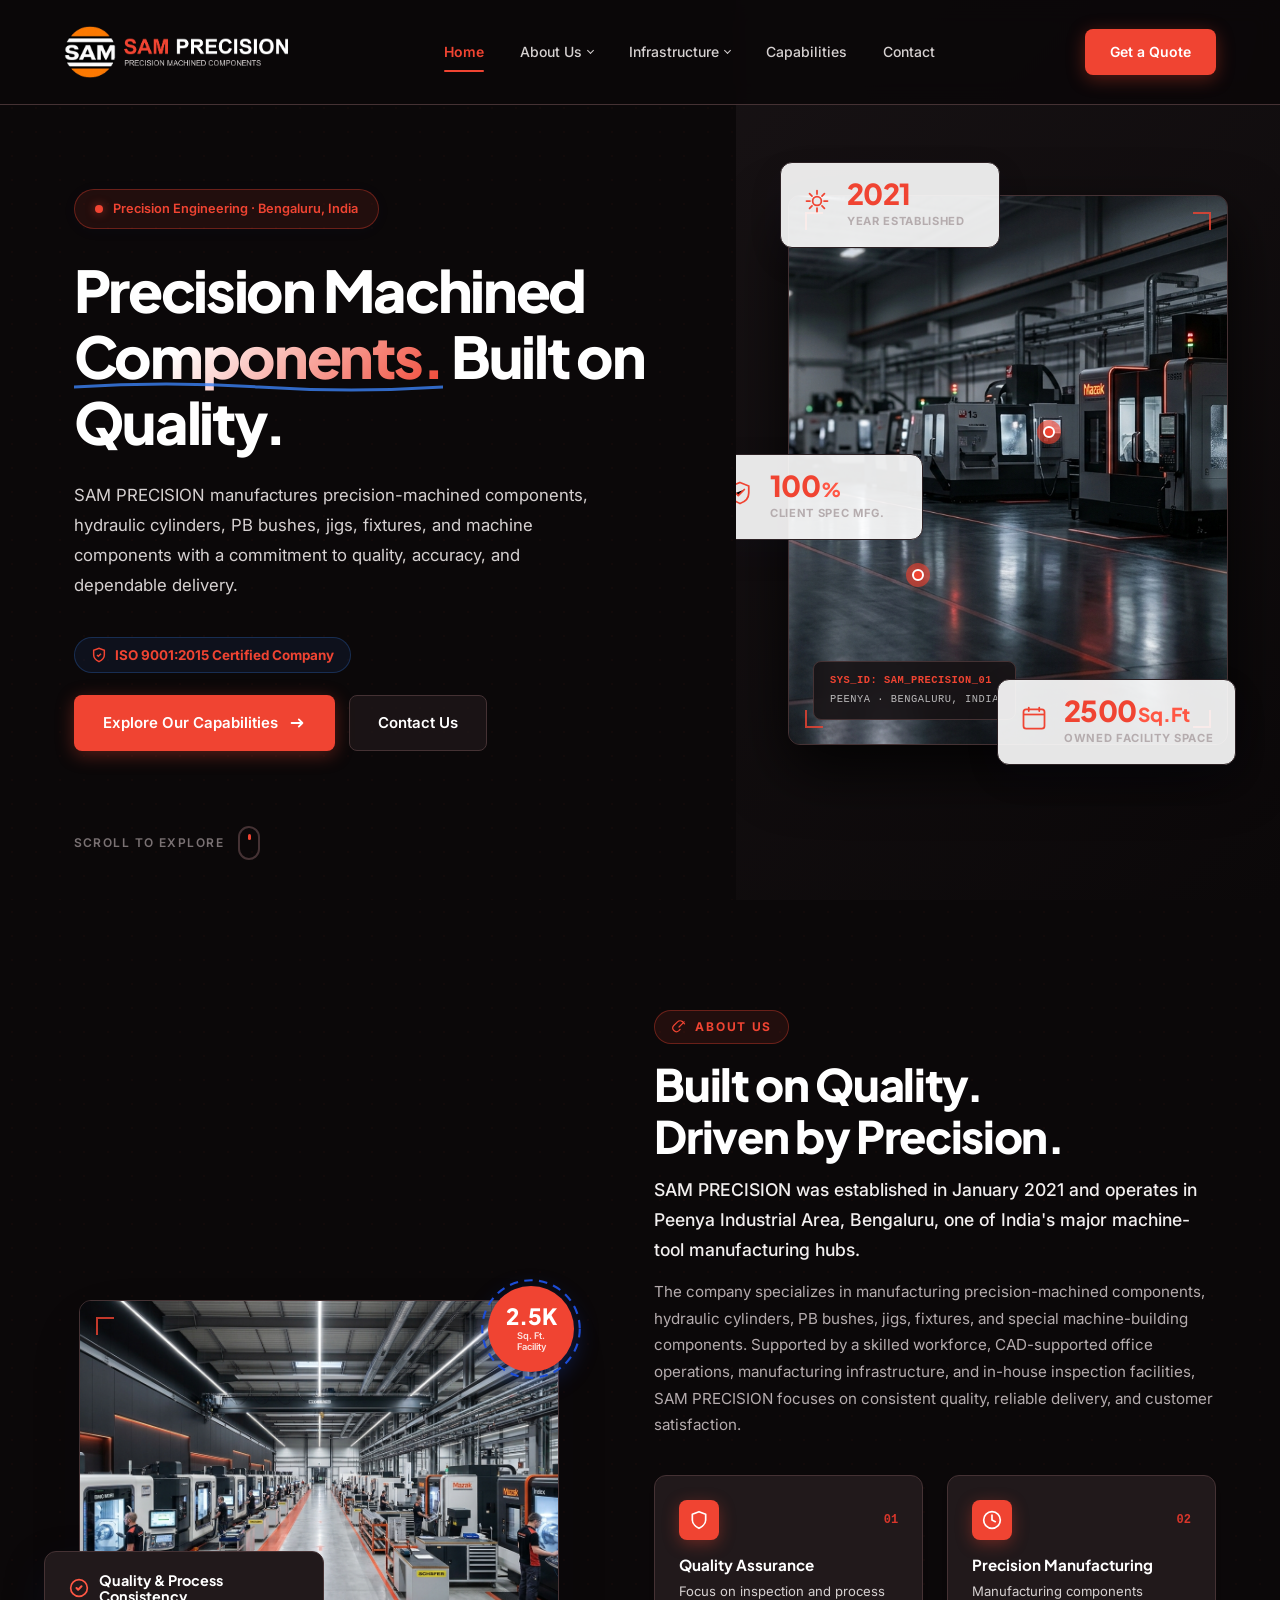
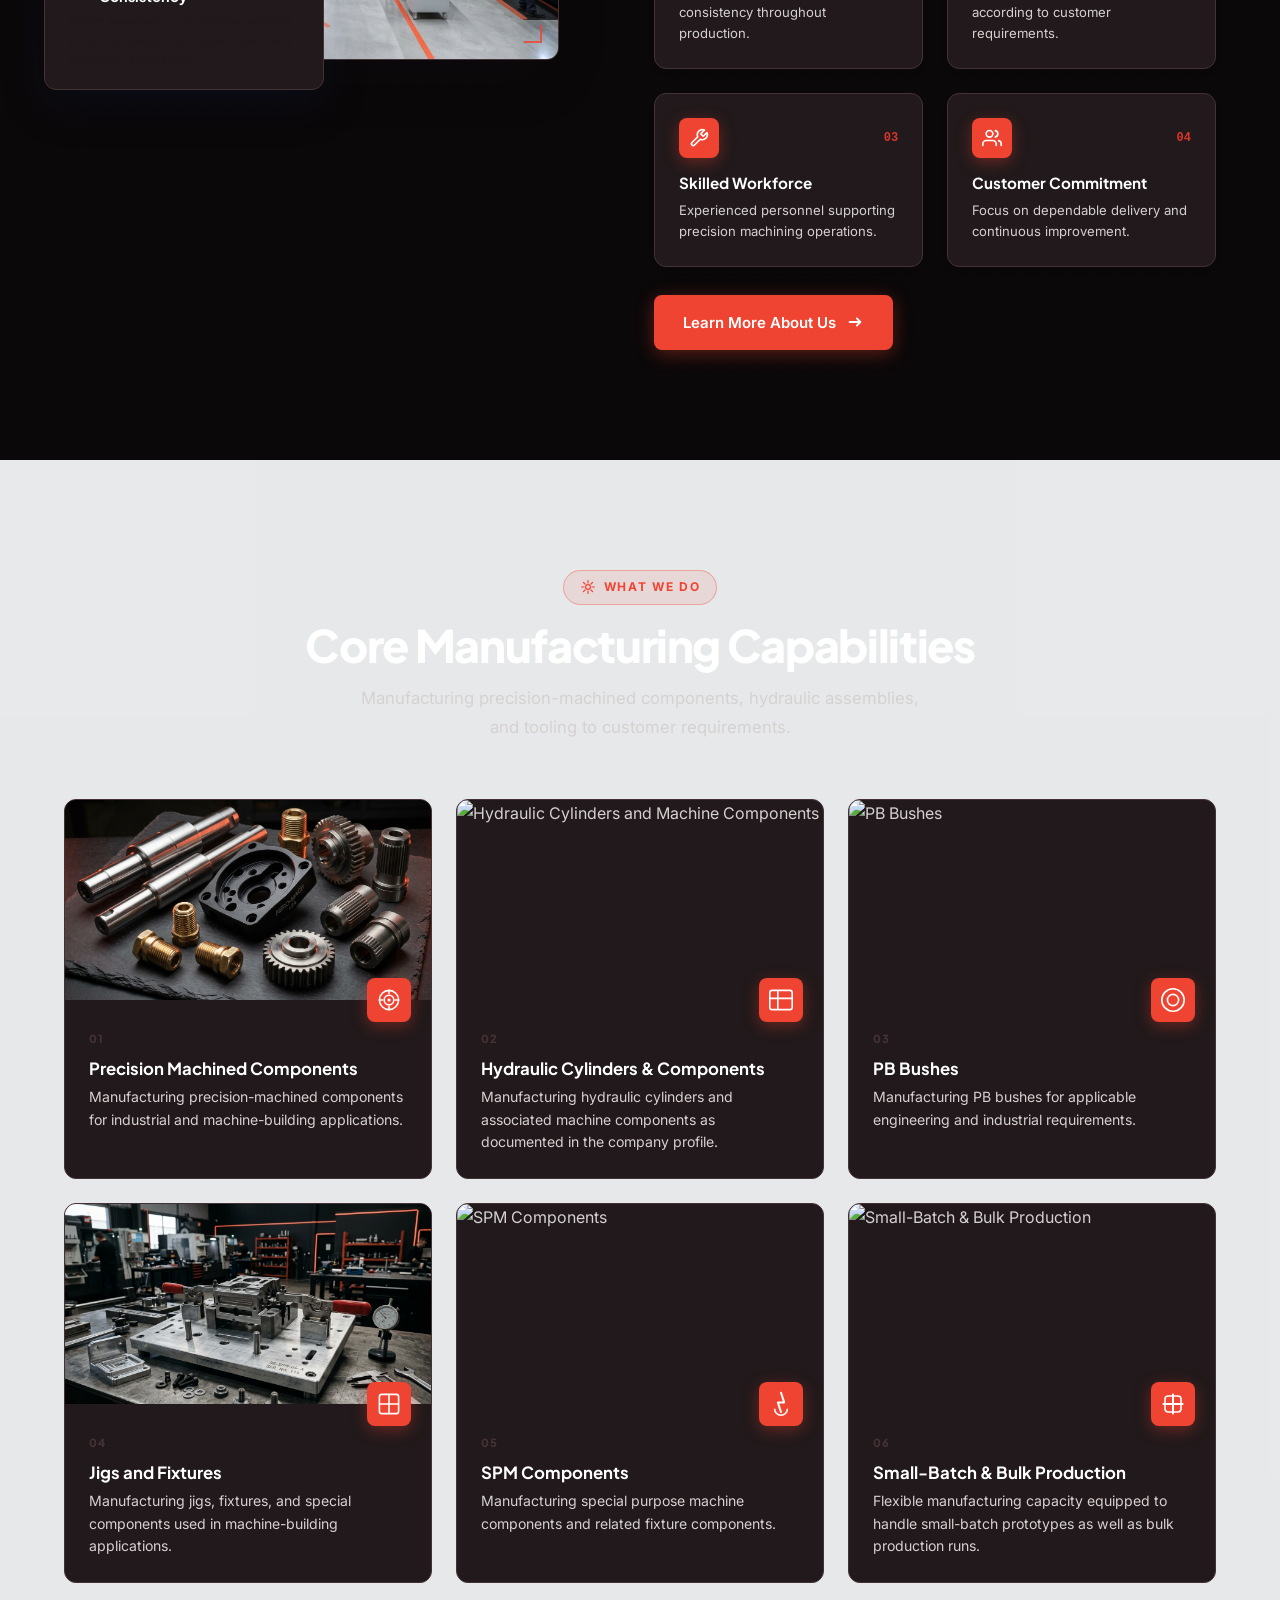
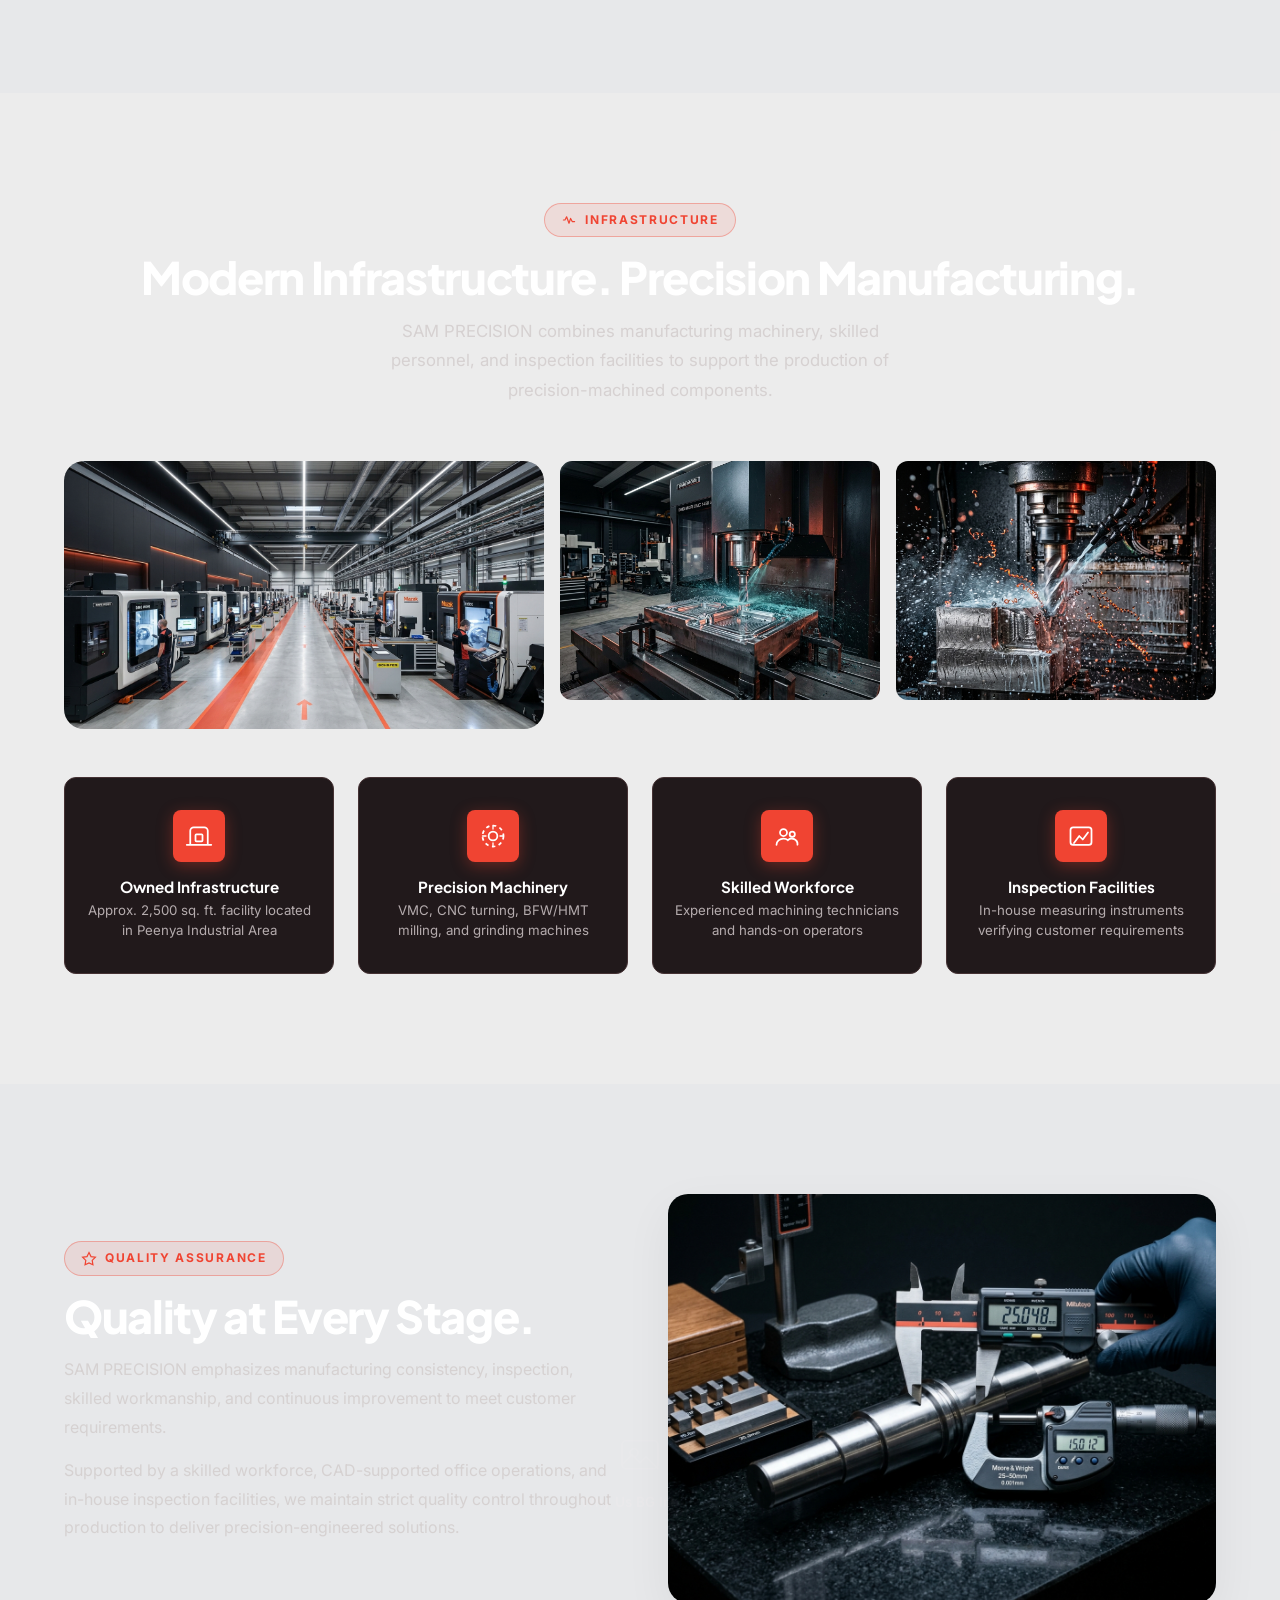
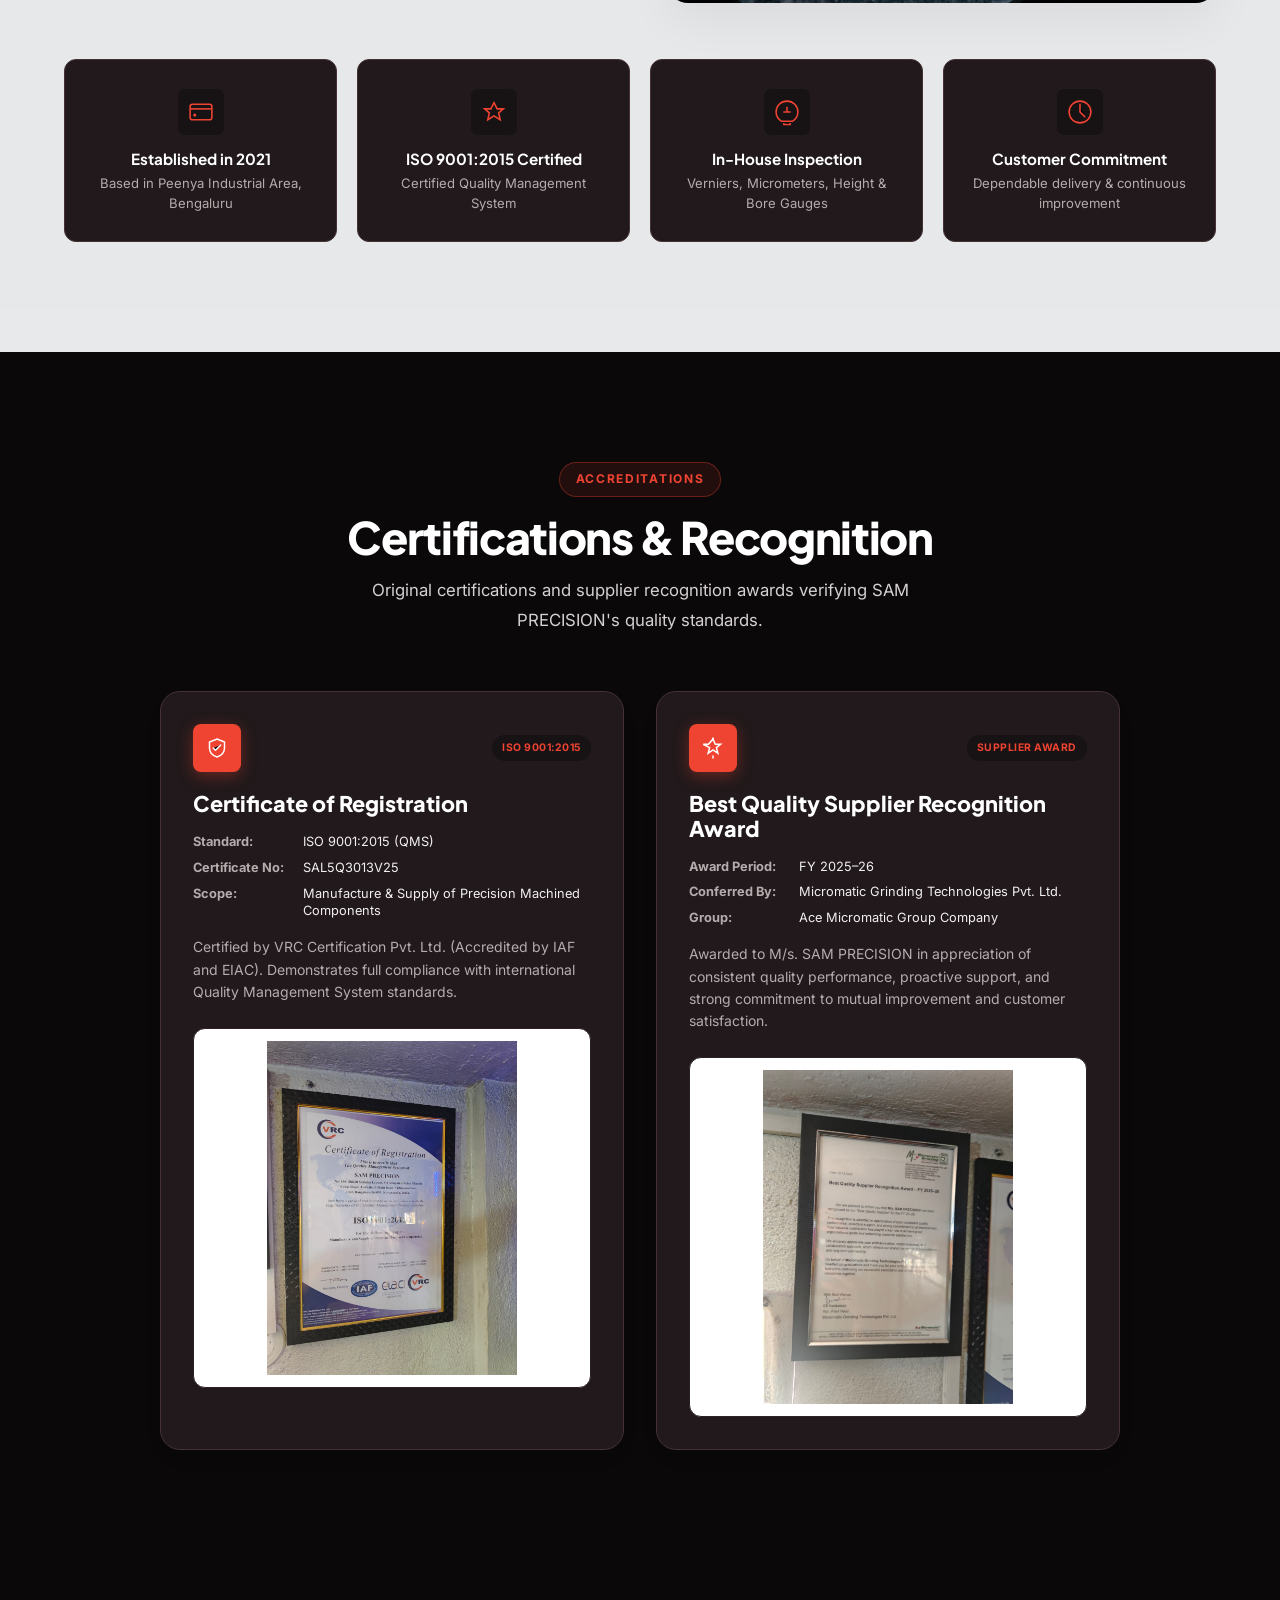
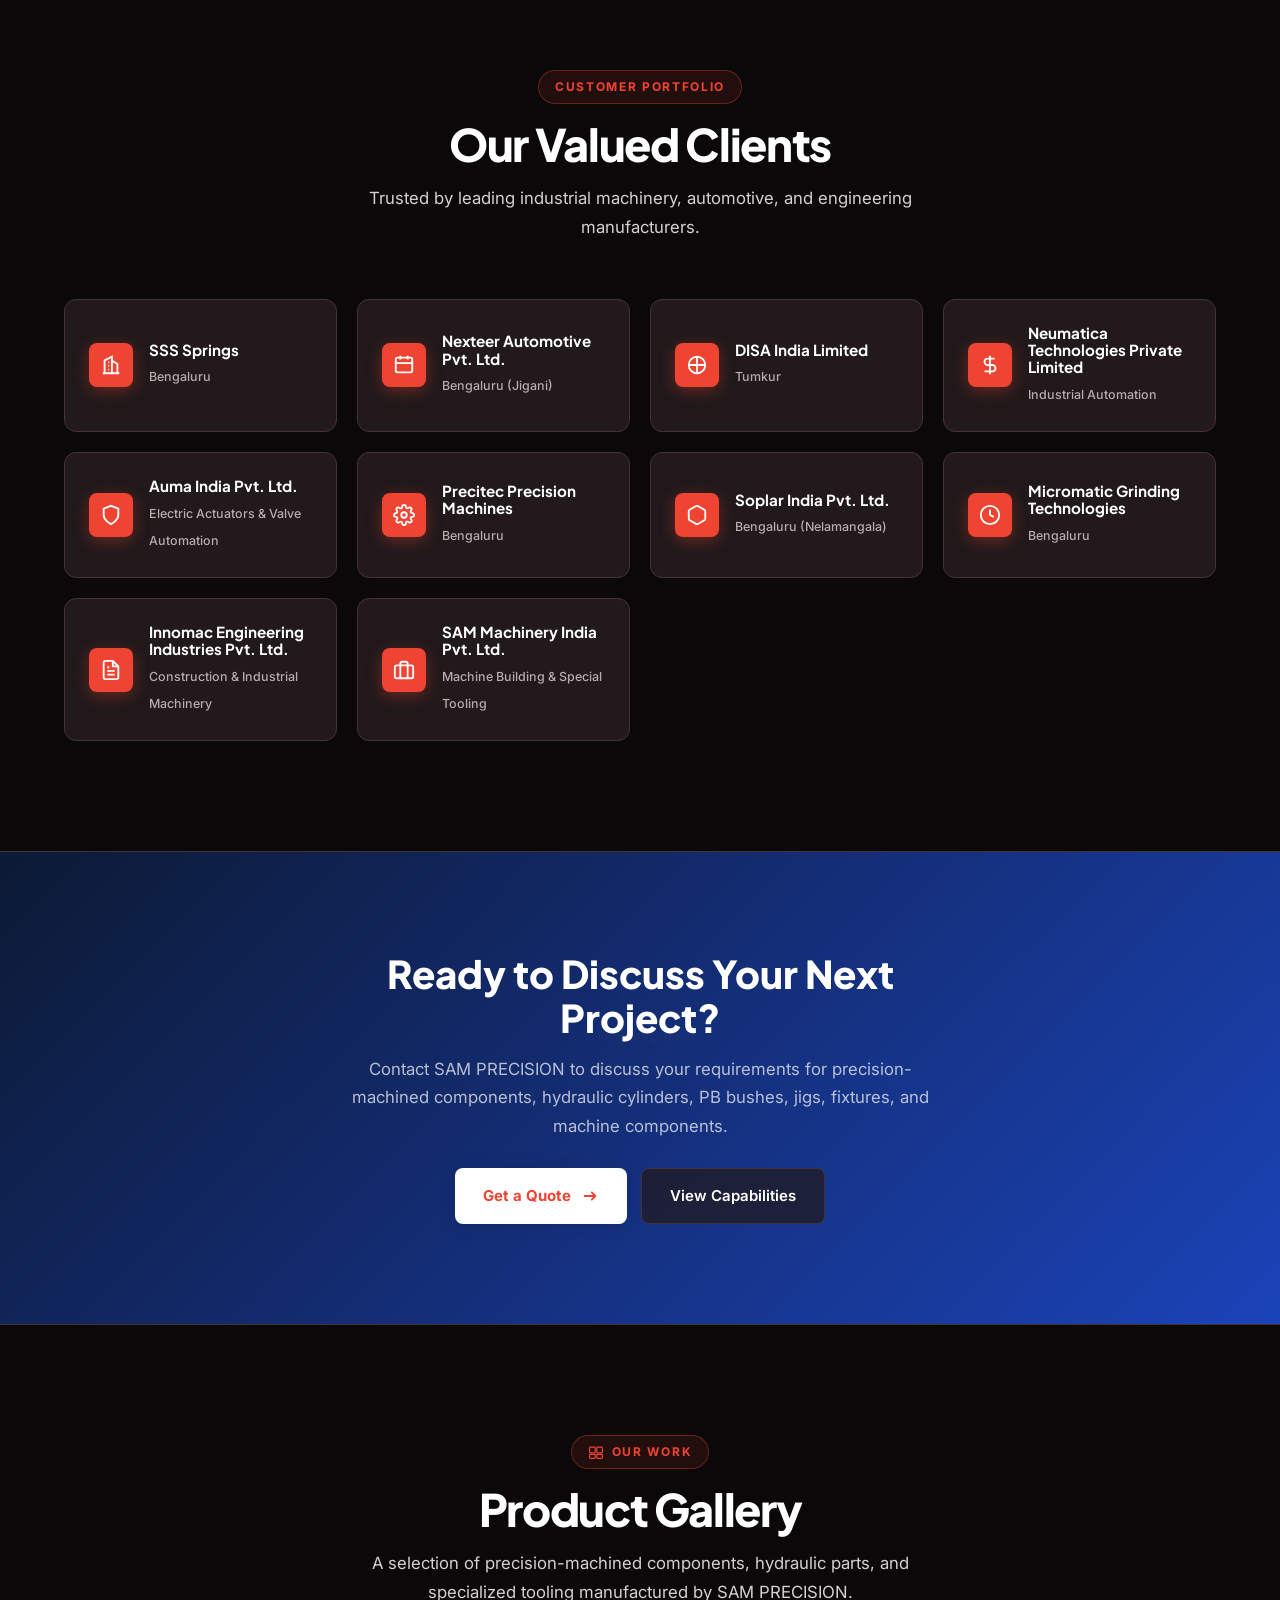
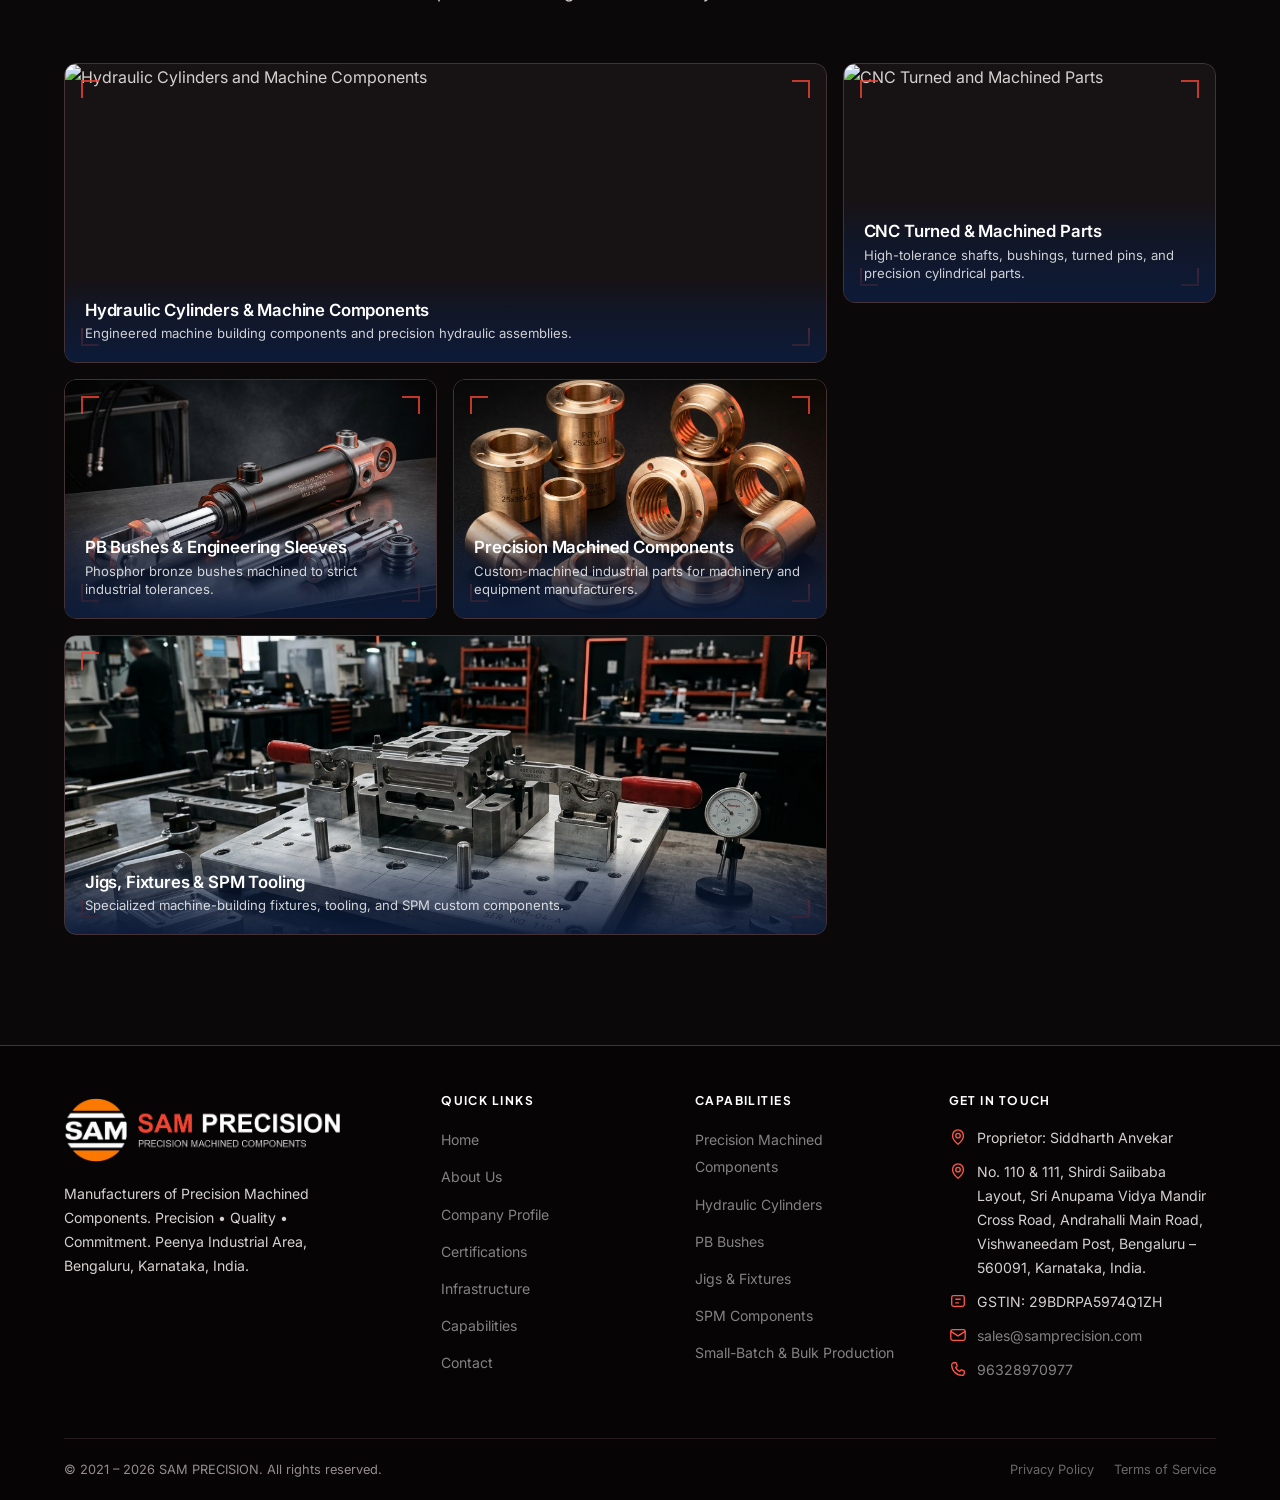
==== index.html @ 59d11b86 "modify the sam precision and push it" ====
<!DOCTYPE html>
<html lang="en">
<head>
    <meta charset="UTF-8">
    <meta name="viewport" content="width=device-width, initial-scale=1.0">
    <title>SAM PRECISION | Precision Machined Components in Bengaluru</title>
    <meta name="description" content="SAM PRECISION manufactures precision-machined components, hydraulic cylinders, PB bushes, jigs, fixtures, and machine components with a commitment to quality, accuracy, and dependable delivery. Bengaluru, India.">
    <link rel="preconnect" href="https://fonts.googleapis.com">
    <link rel="preconnect" href="https://fonts.gstatic.com" crossorigin>
    <link href="https://fonts.googleapis.com/css2?family=Inter:wght@300;400;500;600;700;800;900&family=Plus+Jakarta+Sans:wght@400;500;600;700;800&display=swap" rel="stylesheet">
    <link rel="stylesheet" href="style.css">
    <link rel="icon" type="image/png" href="images/sam-title-logo.png">
</head>
<body>

    <!-- Preloader -->
    <div id="preloader">
        <div class="loader">
            <img src="images/sam-logo.png" alt="SAM PRECISION" class="loader-logo">
        </div>
    </div>

    <!-- Navigation -->
    <header id="navbar">
        <div class="nav-container">
            <a href="index.html" class="logo">
                <img src="images/sam-logo.png" alt="SAM PRECISION" class="logo-img">
            </a>
            <nav class="nav-links" id="navLinks">
                <a href="index.html" class="nav-link active">Home</a>
                <div class="nav-dropdown">
                    <a href="about.html" class="nav-link dropdown-toggle">About Us</a>
                    <div class="dropdown-menu">
                        <a href="about.html">Company Profile</a>
                        <a href="certifications.html">Certifications</a>
                    </div>
                </div>
                <div class="nav-dropdown">
                    <a href="infrastructure.html" class="nav-link dropdown-toggle">Infrastructure</a>
                    <div class="dropdown-menu">
                        <a href="infrastructure.html#infrastructure">Infrastructure</a>
                        <a href="infrastructure.html#machinery">Machinery</a>
                    </div>
                </div>
                <a href="services.html" class="nav-link">Capabilities</a>
                <a href="contact.html" class="nav-link">Contact</a>
            </nav>
            <a href="contact.html" class="nav-cta">Get a Quote</a>
            <button class="hamburger" id="hamburger" aria-label="Toggle menu">
                <span></span><span></span><span></span>
            </button>
        </div>
    </header>

    <!-- Mobile Menu -->
    <div class="mobile-menu" id="mobileMenu">
        <div class="mobile-menu-inner">
            <a href="index.html" class="mobile-link active">Home</a>
            <a href="about.html" class="mobile-link">About Us</a>
            <a href="about.html" class="mobile-link">Company Profile</a>
            <a href="certifications.html" class="mobile-link">Certifications</a>
            <a href="infrastructure.html#infrastructure" class="mobile-link">Infrastructure</a>
            <a href="infrastructure.html#machinery" class="mobile-link">Machinery</a>
            <a href="services.html" class="mobile-link">Capabilities</a>
            <a href="contact.html" class="mobile-link">Contact</a>
            <a href="contact.html" class="mobile-cta">Get a Quote</a>
        </div>
    </div>

    <main>

        <!-- ============ HERO ============ -->
        <section id="hero" class="hero hero-split">
            <!-- Left Side: Typographic Content & Dot Grid -->
            <div class="hero-left">
                <div class="tech-dot-grid"></div>
                <div class="hero-left-content">
                    <div class="hero-badge anim-trigger" data-anim="fade-down">
                        <span class="badge-pulse"></span>
                        Precision Engineering &middot; Bengaluru, India
                    </div>
                    <h1 class="hero-title anim-trigger" data-anim="fade-up" data-delay="100">
                        Precision Machined
                        <span class="hero-title-line">
                            <span class="text-gradient">Components.</span>
                            <svg class="hero-title-underline" viewBox="0 0 300 12" preserveAspectRatio="none"><path d="M0 6 Q75 0 150 6 Q225 12 300 6" stroke="#3b82f6" stroke-width="3" fill="none" stroke-linecap="round"/></svg>
                        </span>
                        Built on Quality.
                    </h1>
                    <p class="hero-desc anim-trigger" data-anim="fade-up" data-delay="200">
                        SAM PRECISION manufactures precision-machined components, hydraulic cylinders, PB bushes, jigs, fixtures, and machine components with a commitment to quality, accuracy, and dependable delivery.
                    </p>
                    <div class="anim-trigger" data-anim="fade-up" data-delay="250" style="margin-bottom: 22px;">
                        <span style="display: inline-flex; align-items: center; gap: 8px; background: rgba(59, 130, 246, 0.08); border: 1px solid rgba(59, 130, 246, 0.25); border-radius: 999px; padding: 6px 16px; font-size: 0.84rem; font-weight: 700; color: var(--blue-600);">
                            <svg viewBox="0 0 24 24" width="16" height="16" fill="none" stroke="currentColor" stroke-width="2.2"><path d="M12 22s8-4 8-10V5l-8-3-8 3v7c0 6 8 10 8 10z"/><path d="M9 12l2 2 4-4"/></svg>
                            ISO 9001:2015 Certified Company
                        </span>
                    </div>
                    <div class="hero-actions anim-trigger" data-anim="fade-up" data-delay="300">
                        <a href="services.html" class="btn btn-primary">
                            Explore Our Capabilities
                            <svg class="btn-icon-arrow" viewBox="0 0 20 20" fill="none"><path d="M4 10h12m0 0l-4-4m4 4l-4 4" stroke="currentColor" stroke-width="2" stroke-linecap="round" stroke-linejoin="round"/></svg>
                        </a>
                        <a href="contact.html" class="btn btn-outline-primary">Contact Us</a>
                    </div>
                </div>
                
                <!-- Scroll Indicator -->
                <div class="hero-scroll-cue">
                    <span>Scroll to explore</span>
                    <div class="scroll-mouse"><div class="scroll-dot"></div></div>
                </div>
            </div>

            <!-- Right Side: Visual Image Frame & Hotspots -->
            <div class="hero-right">
                <div class="tech-lines-bg"></div>
                
                <!-- Viewport Container for the Image -->
                <div class="hero-image-viewport anim-trigger" data-anim="scale-up" data-delay="150">
                    <!-- Corners -->
                    <div class="viewport-corners">
                        <span class="corner top-left"></span>
                        <span class="corner top-right"></span>
                        <span class="corner bottom-left"></span>
                        <span class="corner bottom-right"></span>
                    </div>
                    
                    <!-- Coordinate info tag -->
                    <div class="viewport-coordinate-tag">
                        <span class="tag-label">SYS_ID: SAM_PRECISION_01</span>
                        <span class="tag-coords">PEENYA &middot; BENGALURU, INDIA</span>
                    </div>
                    
                    <img src="images/hero_cnc_facility.png" alt="SAM PRECISION — Machining Facility in Bengaluru" class="viewport-img">
                    
                    <!-- Glowing hotspots -->
                    <div class="hotspot" style="top: 42%; left: 58%;" data-tooltip="CNC Turning Center">
                        <span class="hotspot-ping"></span>
                        <span class="hotspot-dot"></span>
                        <span class="hotspot-label">CNC Turning</span>
                    </div>
                    <div class="hotspot" style="top: 68%; left: 28%;" data-tooltip="VMC Machining Cell">
                        <span class="hotspot-ping"></span>
                        <span class="hotspot-dot"></span>
                        <span class="hotspot-label">VMC Machining</span>
                    </div>
                </div>

                <!-- Floating Stats Cards -->
                <div class="hero-float-cards-container">
                    <div class="hero-float-card card-1 anim-trigger" data-anim="fade-left" data-delay="400" data-parallax="0.06">
                        <div class="float-card-icon">
                            <svg class="anim-icon anim-spin-slow" viewBox="0 0 32 32"><circle cx="16" cy="16" r="5" stroke="currentColor" stroke-width="2" fill="none"/><path d="M16 4v4M16 24v4M4 16h4M24 16h4M7.5 7.5l2.8 2.8M21.7 21.7l2.8 2.8M7.5 24.5l2.8-2.8M21.7 10.3l2.8-2.8" stroke="currentColor" stroke-width="2" stroke-linecap="round"/></svg>
                        </div>
                        <div>
                            <div class="float-card-stats-row">
                                <span class="float-card-num" data-count="2021">2021</span>
                            </div>
                            <span class="float-card-label">Year Established</span>
                        </div>
                    </div>
                    
                    <div class="hero-float-card card-2 anim-trigger" data-anim="fade-left" data-delay="500" data-parallax="0.09">
                        <div class="float-card-icon">
                            <svg class="anim-icon anim-bounce" viewBox="0 0 32 32"><rect x="4" y="6" width="24" height="22" rx="3" stroke="currentColor" stroke-width="2" fill="none"/><path d="M4 12h24" stroke="currentColor" stroke-width="2"/><path d="M10 4v4M22 4v4" stroke="currentColor" stroke-width="2" stroke-linecap="round"/></svg>
                        </div>
                        <div>
                            <div class="float-card-stats-row">
                                <span class="float-card-num" data-count="2500">0</span><span class="float-card-suf"> Sq.Ft</span>
                            </div>
                            <span class="float-card-label">Owned Facility Space</span>
                        </div>
                    </div>

                    <div class="hero-float-card card-3 anim-trigger" data-anim="fade-left" data-delay="600" data-parallax="0.05">
                        <div class="float-card-icon">
                            <svg class="anim-icon anim-pulse" viewBox="0 0 32 32"><path d="M16 4l10 4v8c0 6-4 10-10 12C10 26 6 22 6 16V8l10-4z" stroke="currentColor" stroke-width="2" fill="none"/><path d="M11 16l3 3 7-7" stroke="currentColor" stroke-width="2" stroke-linecap="round" stroke-linejoin="round"/></svg>
                        </div>
                        <div>
                            <div class="float-card-stats-row">
                                <span class="float-card-num" data-count="100">0</span><span class="float-card-suf">%</span>
                            </div>
                            <span class="float-card-label">Client Spec Mfg.</span>
                        </div>
                    </div>
                </div>
            </div>
        </section>

        <!-- ============ ABOUT ============ -->
        <section id="about" class="section about-section">
            <div class="tech-dot-grid"></div>
            <div class="container section-relative">
                <div class="about-layout">
                    <!-- Left Column: Visual Layered Composition -->
                    <div class="about-images">
                        <div class="about-img-viewport anim-trigger" data-anim="fade-right">
                            <!-- Corners -->
                            <div class="viewport-corners">
                                <span class="corner top-left"></span>
                                <span class="corner top-right"></span>
                                <span class="corner bottom-left"></span>
                                <span class="corner bottom-right"></span>
                            </div>
                            <!-- Viewport Image -->
                            <img src="images/infrastructure_facility.png" alt="SAM PRECISION Production Facility" class="about-story-img">
                        </div>

                        <!-- Layered info card overlay -->
                        <div class="about-info-card anim-trigger" data-anim="scale-up" data-delay="200">
                            <div class="info-card-header">
                                <svg class="info-card-icon anim-pulse" viewBox="0 0 24 24" fill="none"><path d="M9 12l2 2 4-4" stroke="currentColor" stroke-width="2.5" stroke-linecap="round" stroke-linejoin="round"/><circle cx="12" cy="12" r="10" stroke="currentColor" stroke-width="2" fill="none"/></svg>
                                <h4>Quality & Process Consistency</h4>
                            </div>
                            <p>Direct proprietor supervision ensuring strict inspection, tight tolerances, and customer satisfaction.</p>
                        </div>

                        <!-- Facility highlight badge -->
                        <div class="about-experience-badge anim-trigger" data-anim="scale-up" data-delay="350">
                            <svg class="badge-ring anim-spin-slow" viewBox="0 0 100 100"><circle cx="50" cy="50" r="46" stroke="#1d4ed8" stroke-width="2" stroke-dasharray="8 6" fill="none"/></svg>
                            <div class="badge-inner">
                                <span class="badge-number">2.5K</span>
                                <span class="badge-text">Sq. Ft.<br>Facility</span>
                            </div>
                        </div>
                    </div>

                    <!-- Right Column: Content Grid & Pillars -->
                    <div class="about-content">
                        <span class="section-tag anim-trigger" data-anim="fade-up">
                            <svg class="tag-icon anim-wiggle" viewBox="0 0 20 20"><path d="M14.5 3.5a4.5 4.5 0 00-6.36 0L3.5 8.14a4.5 4.5 0 006.36 6.36l1.41-1.41" stroke="currentColor" stroke-width="1.5" fill="none" stroke-linecap="round"/><path d="M10 10l6.5-6.5M14 3l3 3" stroke="currentColor" stroke-width="1.5" stroke-linecap="round"/></svg>
                            About Us
                        </span>
                        <h2 class="section-title anim-trigger" data-anim="fade-up" data-delay="100">Built on Quality.<br>Driven by Precision.</h2>
                        <p class="about-lead anim-trigger" data-anim="fade-up" data-delay="150">
                            SAM PRECISION was established in January 2021 and operates in Peenya Industrial Area, Bengaluru, one of India's major machine-tool manufacturing hubs.
                        </p>
                        <p class="about-desc anim-trigger" data-anim="fade-up" data-delay="200">
                            The company specializes in manufacturing precision-machined components, hydraulic cylinders, PB bushes, jigs, fixtures, and special machine-building components. Supported by a skilled workforce, CAD-supported office operations, manufacturing infrastructure, and in-house inspection facilities, SAM PRECISION focuses on consistent quality, reliable delivery, and customer satisfaction.
                        </p>
                        
                        <!-- 2x2 Pillars Grid -->
                        <div class="about-pillars-grid">
                            <!-- Card 01 -->
                            <div class="about-pillar-card anim-trigger" data-anim="fade-up" data-delay="250">
                                <div class="pillar-header">
                                    <div class="pillar-icon-wrap">
                                        <svg class="pillar-icon anim-pulse" viewBox="0 0 24 24" fill="none"><path d="M12 22s8-4 8-10V5l-8-3-8 3v7c0 6 8 10 8 10z" stroke="currentColor" stroke-width="2" stroke-linecap="round" stroke-linejoin="round"/></svg>
                                    </div>
                                    <span class="pillar-num">01</span>
                                </div>
                                <h4>Quality Assurance</h4>
                                <p>Focus on inspection and process consistency throughout production.</p>
                            </div>
                            
                            <!-- Card 02 -->
                            <div class="about-pillar-card anim-trigger" data-anim="fade-up" data-delay="300">
                                <div class="pillar-header">
                                    <div class="pillar-icon-wrap">
                                        <svg class="pillar-icon anim-spin-slow" viewBox="0 0 24 24" fill="none"><circle cx="12" cy="12" r="10" stroke="currentColor" stroke-width="2"/><path d="M12 6v6l4 2" stroke="currentColor" stroke-width="2" stroke-linecap="round"/></svg>
                                    </div>
                                    <span class="pillar-num">02</span>
                                </div>
                                <h4>Precision Manufacturing</h4>
                                <p>Manufacturing components according to customer requirements.</p>
                            </div>

                            <!-- Card 03 -->
                            <div class="about-pillar-card anim-trigger" data-anim="fade-up" data-delay="350">
                                <div class="pillar-header">
                                    <div class="pillar-icon-wrap">
                                        <svg class="pillar-icon anim-bounce" viewBox="0 0 24 24" fill="none"><path d="M14.7 6.3a1 1 0 000 1.4l1.6 1.6a1 1 0 001.4 0l3.77-3.77a6 6 0 01-7.94 7.94l-6.91 6.91a2.12 2.12 0 01-3-3l6.91-6.91a6 6 0 017.94-7.94z" stroke="currentColor" stroke-width="2" fill="none" stroke-linecap="round" stroke-linejoin="round"/></svg>
                                    </div>
                                    <span class="pillar-num">03</span>
                                </div>
                                <h4>Skilled Workforce</h4>
                                <p>Experienced personnel supporting precision machining operations.</p>
                            </div>

                            <!-- Card 04 -->
                            <div class="about-pillar-card anim-trigger" data-anim="fade-up" data-delay="400">
                                <div class="pillar-header">
                                    <div class="pillar-icon-wrap">
                                        <svg class="pillar-icon anim-wiggle" viewBox="0 0 24 24" fill="none"><path d="M17 21v-2a4 4 0 00-4-4H5a4 4 0 00-4 4v2M9 11a4 4 0 100-8 4 4 0 000 8zM23 21v-2a4 4 0 00-3-3.87M16 3.13a4 4 0 010 7.75" stroke="currentColor" stroke-width="2" stroke-linecap="round" stroke-linejoin="round"/></svg>
                                    </div>
                                    <span class="pillar-num">04</span>
                                </div>
                                <h4>Customer Commitment</h4>
                                <p>Focus on dependable delivery and continuous improvement.</p>
                            </div>
                        </div>

                        <a href="about.html" class="btn btn-primary anim-trigger" data-anim="fade-up" data-delay="450" style="margin-top:28px;">
                            Learn More About Us
                            <svg class="btn-icon-arrow" viewBox="0 0 20 20" fill="none"><path d="M4 10h12m0 0l-4-4m4 4l-4 4" stroke="currentColor" stroke-width="2" stroke-linecap="round" stroke-linejoin="round"/></svg>
                        </a>
                    </div>
                </div>
            </div>
        </section>

        <!-- ============ CAPABILITIES ============ -->
        <section id="capabilities" class="section capabilities-section">
            <div class="parallax-bg" data-parallax="0.25">
                <div class="img-placeholder section-bg-placeholder" data-label="Capabilities Section BG (1920×1200)">
                    <svg class="img-placeholder-icon" viewBox="0 0 48 48"><rect x="6" y="10" width="36" height="28" rx="4" stroke="currentColor" stroke-width="2" fill="none"/><circle cx="18" cy="22" r="4" stroke="currentColor" stroke-width="2" fill="none"/><path d="M6 34l10-10 8 8 6-6 12 12" stroke="currentColor" stroke-width="2" fill="none" stroke-linecap="round"/></svg>
                    <span>Capabilities BG Image</span>
                </div>
            </div>
            <div class="section-overlay overlay-light"></div>
            <div class="container section-relative">
                <div class="section-header center">
                    <span class="section-tag anim-trigger" data-anim="fade-down">
                        <svg class="tag-icon anim-spin-slow" viewBox="0 0 20 20"><circle cx="10" cy="10" r="3" stroke="currentColor" stroke-width="1.5" fill="none"/><path d="M10 2v3M10 15v3M2 10h3M15 10h3M4.2 4.2l2.1 2.1M13.7 13.7l2.1 2.1M4.2 15.8l2.1-2.1M13.7 6.3l2.1-2.1" stroke="currentColor" stroke-width="1.5" stroke-linecap="round"/></svg>
                        What We Do
                    </span>
                    <h2 class="section-title anim-trigger" data-anim="fade-up" data-delay="100">Core Manufacturing Capabilities</h2>
                    <p class="section-desc anim-trigger" data-anim="fade-up" data-delay="200">Manufacturing precision-machined components, hydraulic assemblies, and tooling to customer requirements.</p>
                </div>
                <div class="capabilities-grid">
                    <div class="cap-card anim-trigger" data-anim="fade-up" data-delay="0">
                        <div class="cap-img-bg">
                            <img src="images/precision_machined_parts.png" alt="Precision Machined Components" class="cap-img">
                            <div class="cap-img-overlay"></div>
                        </div>
                        <div class="cap-body">
                            <div class="cap-icon-wrap"><svg class="cap-anim-icon anim-spin-slow" viewBox="0 0 40 40"><circle cx="20" cy="20" r="12" stroke="currentColor" stroke-width="2" fill="none"/><circle cx="20" cy="20" r="6" stroke="currentColor" stroke-width="2" fill="none"/><circle cx="20" cy="20" r="2" fill="currentColor"/><path d="M20 8v4M20 28v4M8 20h4M28 20h4" stroke="currentColor" stroke-width="2" stroke-linecap="round"/></svg></div>
                            <span class="cap-num">01</span>
                            <h3>Precision Machined Components</h3>
                            <p>Manufacturing precision-machined components for industrial and machine-building applications.</p>
                        </div>
                    </div>
                    <div class="cap-card anim-trigger" data-anim="fade-up" data-delay="100">
                        <div class="cap-img-bg">
                            <img src="images/service_components.png" alt="Hydraulic Cylinders and Machine Components" class="cap-img">
                            <div class="cap-img-overlay"></div>
                        </div>
                        <div class="cap-body">
                            <div class="cap-icon-wrap"><svg class="cap-anim-icon anim-bounce" viewBox="0 0 40 40"><rect x="6" y="8" width="28" height="24" rx="3" stroke="currentColor" stroke-width="2" fill="none"/><path d="M6 18h28" stroke="currentColor" stroke-width="2"/><path d="M16 8v24" stroke="currentColor" stroke-width="2"/></svg></div>
                            <span class="cap-num">02</span>
                            <h3>Hydraulic Cylinders & Components</h3>
                            <p>Manufacturing hydraulic cylinders and associated machine components as documented in the company profile.</p>
                        </div>
                    </div>
                    <div class="cap-card anim-trigger" data-anim="fade-up" data-delay="200">
                        <div class="cap-img-bg">
                            <img src="images/pressed_sheet_metal.png" alt="PB Bushes" class="cap-img">
                            <div class="cap-img-overlay"></div>
                        </div>
                        <div class="cap-body">
                            <div class="cap-icon-wrap"><svg class="cap-anim-icon anim-spin-slow" viewBox="0 0 40 40"><circle cx="20" cy="20" r="14" stroke="currentColor" stroke-width="2" fill="none"/><circle cx="20" cy="20" r="7" stroke="currentColor" stroke-width="2" fill="none"/></svg></div>
                            <span class="cap-num">03</span>
                            <h3>PB Bushes</h3>
                            <p>Manufacturing PB bushes for applicable engineering and industrial requirements.</p>
                        </div>
                    </div>
                    <div class="cap-card anim-trigger" data-anim="fade-up" data-delay="300">
                        <div class="cap-img-bg">
                            <img src="images/jigs_fixtures_spm.png" alt="Jigs and Fixtures" class="cap-img">
                            <div class="cap-img-overlay"></div>
                        </div>
                        <div class="cap-body">
                            <div class="cap-icon-wrap"><svg class="cap-anim-icon anim-wiggle" viewBox="0 0 40 40"><rect x="8" y="8" width="24" height="24" rx="3" stroke="currentColor" stroke-width="2" fill="none"/><path d="M8 20h24M20 8v24" stroke="currentColor" stroke-width="2"/></svg></div>
                            <span class="cap-num">04</span>
                            <h3>Jigs and Fixtures</h3>
                            <p>Manufacturing jigs, fixtures, and special components used in machine-building applications.</p>
                        </div>
                    </div>
                    <div class="cap-card anim-trigger" data-anim="fade-up" data-delay="400">
                        <div class="cap-img-bg">
                            <img src="images/cnc_turning.png" alt="SPM Components" class="cap-img">
                            <div class="cap-img-overlay"></div>
                        </div>
                        <div class="cap-body">
                            <div class="cap-icon-wrap"><svg class="cap-anim-icon anim-pulse" viewBox="0 0 40 40"><path d="M20 6l4 12h-8l4 12" stroke="currentColor" stroke-width="2.5" fill="none" stroke-linecap="round" stroke-linejoin="round"/><path d="M12 26c0 5 4 8 8 8s8-3 8-8" stroke="currentColor" stroke-width="2" fill="none"/></svg></div>
                            <span class="cap-num">05</span>
                            <h3>SPM Components</h3>
                            <p>Manufacturing special purpose machine components and related fixture components.</p>
                        </div>
                    </div>
                    <div class="cap-card anim-trigger" data-anim="fade-up" data-delay="500">
                        <div class="cap-img-bg">
                            <img src="images/value_added.png" alt="Small-Batch & Bulk Production" class="cap-img">
                            <div class="cap-img-overlay"></div>
                        </div>
                        <div class="cap-body">
                            <div class="cap-icon-wrap"><svg class="cap-anim-icon anim-bounce" viewBox="0 0 40 40"><path d="M20 8v24M8 20h24" stroke="currentColor" stroke-width="2.5" stroke-linecap="round"/><rect x="10" y="10" width="20" height="20" rx="4" stroke="currentColor" stroke-width="2" fill="none"/></svg></div>
                            <span class="cap-num">06</span>
                            <h3>Small-Batch & Bulk Production</h3>
                            <p>Flexible manufacturing capacity equipped to handle small-batch prototypes as well as bulk production runs.</p>
                        </div>
                    </div>
                </div>
            </div>
        </section>

        <!-- ============ INFRASTRUCTURE ============ -->
        <section id="infrastructure" class="section infra-section">
            <div class="parallax-bg" data-parallax="0.3">
                <div class="img-placeholder section-bg-placeholder" data-label="Infrastructure Section BG (1920×1000)">
                    <svg class="img-placeholder-icon" viewBox="0 0 48 48"><rect x="6" y="10" width="36" height="28" rx="4" stroke="currentColor" stroke-width="2" fill="none"/><circle cx="18" cy="22" r="4" stroke="currentColor" stroke-width="2" fill="none"/><path d="M6 34l10-10 8 8 6-6 12 12" stroke="currentColor" stroke-width="2" fill="none" stroke-linecap="round"/></svg>
                    <span>Infrastructure BG Image</span>
                </div>
            </div>
            <div class="section-overlay overlay-white"></div>
            <div class="container section-relative">
                <div class="section-header center">
                    <span class="section-tag anim-trigger" data-anim="fade-down">
                        <svg class="tag-icon anim-bounce" viewBox="0 0 20 20"><path d="M3 10h2l2-4 3 8 2-6 2 4h3" stroke="currentColor" stroke-width="1.5" fill="none" stroke-linecap="round" stroke-linejoin="round"/></svg>
                        Infrastructure
                    </span>
                    <h2 class="section-title anim-trigger" data-anim="fade-up" data-delay="100">Modern Infrastructure. Precision Manufacturing.</h2>
                    <p class="section-desc anim-trigger" data-anim="fade-up" data-delay="200">SAM PRECISION combines manufacturing machinery, skilled personnel, and inspection facilities to support the production of precision-machined components.</p>
                </div>

                <!-- Infrastructure Gallery -->
                <div class="infra-gallery">
                    <div class="infra-img-large anim-trigger" data-anim="fade-right">
                        <img src="images/infrastructure_facility.png" alt="SAM PRECISION Manufacturing Floor" class="viewport-img">
                    </div>
                    <div class="infra-img-small anim-trigger" data-anim="fade-left" data-delay="100">
                        <img src="images/milling_machine_operations.png" alt="Precision Machining Equipment" class="viewport-img">
                    </div>
                    <div class="infra-img-small anim-trigger" data-anim="fade-left" data-delay="200">
                        <img src="images/cnc_machining_action.png" alt="Machining Operations" class="viewport-img">
                    </div>
                </div>

                <!-- Infrastructure Features -->
                <div class="infra-features-grid">
                    <div class="infra-feat anim-trigger" data-anim="fade-up" data-delay="0">
                        <div class="infra-feat-icon"><svg class="anim-icon anim-pulse" viewBox="0 0 32 32"><path d="M6 26V10a4 4 0 014-4h12a4 4 0 014 4v16" stroke="currentColor" stroke-width="2" fill="none"/><path d="M2 26h28" stroke="currentColor" stroke-width="2" stroke-linecap="round"/><rect x="12" y="14" width="8" height="8" rx="1" stroke="currentColor" stroke-width="2" fill="none"/></svg></div>
                        <h4>Owned Infrastructure</h4>
                        <p>Approx. 2,500 sq. ft. facility located in Peenya Industrial Area</p>
                    </div>
                    <div class="infra-feat anim-trigger" data-anim="fade-up" data-delay="100">
                        <div class="infra-feat-icon"><svg class="anim-icon anim-spin-slow" viewBox="0 0 32 32"><circle cx="16" cy="16" r="5" stroke="currentColor" stroke-width="2" fill="none"/><circle cx="16" cy="16" r="12" stroke="currentColor" stroke-width="2" stroke-dasharray="4 4" fill="none"/><path d="M16 4v4M16 24v4M4 16h4M24 16h4" stroke="currentColor" stroke-width="1.5" stroke-linecap="round"/></svg></div>
                        <h4>Precision Machinery</h4>
                        <p>VMC, CNC turning, BFW/HMT milling, and grinding machines</p>
                    </div>
                    <div class="infra-feat anim-trigger" data-anim="fade-up" data-delay="200">
                        <div class="infra-feat-icon"><svg class="anim-icon anim-bounce" viewBox="0 0 32 32"><circle cx="12" cy="12" r="4" stroke="currentColor" stroke-width="2" fill="none"/><circle cx="22" cy="14" r="3" stroke="currentColor" stroke-width="2" fill="none"/><path d="M4 26c0-4 3.5-7 8-7 2 0 3.8.7 5 1.8A6.5 6.5 0 0128 26" stroke="currentColor" stroke-width="2" fill="none" stroke-linecap="round"/></svg></div>
                        <h4>Skilled Workforce</h4>
                        <p>Experienced machining technicians and hands-on operators</p>
                    </div>
                    <div class="infra-feat anim-trigger" data-anim="fade-up" data-delay="300">
                        <div class="infra-feat-icon"><svg class="anim-icon anim-wiggle" viewBox="0 0 32 32"><path d="M8 24l6-8 4 4 6-8" stroke="currentColor" stroke-width="2" fill="none" stroke-linecap="round" stroke-linejoin="round"/><rect x="4" y="6" width="24" height="20" rx="3" stroke="currentColor" stroke-width="2" fill="none"/></svg></div>
                        <h4>Inspection Facilities</h4>
                        <p>In-house measuring instruments verifying customer requirements</p>
                    </div>
                </div>
            </div>
        </section>

        <!-- ============ WHY CHOOSE US ============ -->
        <section id="why-us" class="section why-section">
            <div class="parallax-bg" data-parallax="0.2">
                <div class="img-placeholder section-bg-placeholder" data-label="Why Us Section BG (1920×900)">
                    <svg class="img-placeholder-icon" viewBox="0 0 48 48"><rect x="6" y="10" width="36" height="28" rx="4" stroke="currentColor" stroke-width="2" fill="none"/><circle cx="18" cy="22" r="4" stroke="currentColor" stroke-width="2" fill="none"/><path d="M6 34l10-10 8 8 6-6 12 12" stroke="currentColor" stroke-width="2" fill="none" stroke-linecap="round"/></svg>
                    <span>Why Us BG Image</span>
                </div>
            </div>
            <div class="section-overlay overlay-light"></div>
            <div class="container section-relative">
                <div class="why-layout">
                    <div class="why-content">
                        <span class="section-tag anim-trigger" data-anim="fade-up">
                            <svg class="tag-icon anim-pulse" viewBox="0 0 20 20"><path d="M10 2l2.5 5 5.5.8-4 3.9.9 5.5L10 14.8l-4.9 2.4.9-5.5-4-3.9 5.5-.8z" stroke="currentColor" stroke-width="1.5" fill="none"/></svg>
                            Quality Assurance
                        </span>
                        <h2 class="section-title anim-trigger" data-anim="fade-up" data-delay="100">Quality at Every Stage.</h2>
                        <p class="anim-trigger" data-anim="fade-up" data-delay="200">SAM PRECISION emphasizes manufacturing consistency, inspection, skilled workmanship, and continuous improvement to meet customer requirements.</p>
                        <p class="anim-trigger" data-anim="fade-up" data-delay="250">Supported by a skilled workforce, CAD-supported office operations, and in-house inspection facilities, we maintain strict quality control throughout production to deliver precision-engineered solutions.</p>
                    </div>
                    <div class="why-image anim-trigger" data-anim="fade-left" data-delay="200">
                        <img src="images/quality_inspection_metrology.png" alt="Quality Metrology and Inspection" class="viewport-img">
                    </div>
                </div>
                <div class="strengths-row">
                    <div class="strength-card anim-trigger" data-anim="fade-up" data-delay="0">
                        <div class="strength-icon"><svg class="anim-icon anim-bounce" viewBox="0 0 36 36"><rect x="4" y="8" width="28" height="20" rx="3" stroke="currentColor" stroke-width="2" fill="none"/><path d="M4 14h28" stroke="currentColor" stroke-width="2"/><circle cx="10" cy="22" r="2" fill="currentColor"/></svg></div>
                        <h4>Established in 2021</h4>
                        <p>Based in Peenya Industrial Area, Bengaluru</p>
                    </div>
                    <div class="strength-card anim-trigger" data-anim="fade-up" data-delay="100">
                        <div class="strength-icon"><svg class="anim-icon anim-pulse" viewBox="0 0 36 36"><path d="M18 6l4 8h8l-6 5 2 9-8-5-8 5 2-9-6-5h8z" stroke="currentColor" stroke-width="2" fill="none"/></svg></div>
                        <h4>ISO 9001:2015 Certified</h4>
                        <p>Certified Quality Management System</p>
                    </div>
                    <div class="strength-card anim-trigger" data-anim="fade-up" data-delay="200">
                        <div class="strength-icon"><svg class="anim-icon anim-wiggle" viewBox="0 0 36 36"><path d="M18 4C10 4 4 10 4 18c0 5 2.5 9 7 12h14c4.5-3 7-7 7-12 0-8-6-14-14-14z" stroke="currentColor" stroke-width="2" fill="none"/><path d="M14 32v2h8v-2" stroke="currentColor" stroke-width="2"/><path d="M18 12v6M14 18h8" stroke="currentColor" stroke-width="2" stroke-linecap="round"/></svg></div>
                        <h4>In-House Inspection</h4>
                        <p>Verniers, Micrometers, Height & Bore Gauges</p>
                    </div>
                    <div class="strength-card anim-trigger" data-anim="fade-up" data-delay="300">
                        <div class="strength-icon"><svg class="anim-icon anim-spin-slow" viewBox="0 0 36 36"><circle cx="18" cy="18" r="14" stroke="currentColor" stroke-width="2" fill="none"/><path d="M18 8v10l6 6" stroke="currentColor" stroke-width="2" stroke-linecap="round"/></svg></div>
                        <h4>Customer Commitment</h4>
                        <p>Dependable delivery & continuous improvement</p>
                    </div>
                </div>
            </div>
        </section>

        <!-- ============ CERTIFICATIONS & RECOGNITION ============ -->
        <section id="certifications" class="section certifications-section" style="background: var(--gray-50); padding: var(--section-py) 0;">
            <div class="container">
                <div class="section-header center">
                    <span class="section-tag anim-trigger" data-anim="fade-down">Accreditations</span>
                    <h2 class="section-title anim-trigger" data-anim="fade-up" data-delay="100">Certifications & Recognition</h2>
                    <p class="section-desc anim-trigger" data-anim="fade-up" data-delay="150">Original certifications and supplier recognition awards verifying SAM PRECISION's quality standards.</p>
                </div>

                <div class="cert-grid" style="grid-template-columns: repeat(auto-fit, minmax(340px, 1fr)); gap: 32px; max-width: 960px; margin: 0 auto;">
                    <!-- Certificate 1: ISO 9001:2015 -->
                    <div class="cert-card anim-trigger" data-anim="fade-up" data-delay="100">
                        <div class="cert-card-header">
                            <div class="cert-icon-wrap">
                                <svg class="cert-icon anim-pulse" viewBox="0 0 32 32"><path d="M16 4l10 4v8c0 6-4 10-10 12C10 26 6 22 6 16V8l10-4z" stroke="currentColor" stroke-width="2" fill="none"/><path d="M11 16l3 3 7-7" stroke="currentColor" stroke-width="2" stroke-linecap="round" stroke-linejoin="round"/></svg>
                            </div>
                            <span class="cert-badge-standard">ISO 9001:2015</span>
                        </div>
                        <div class="cert-card-content">
                            <h3>Certificate of Registration</h3>
                            <div class="cert-meta-row">
                                <span class="meta-label">Standard:</span>
                                <span class="meta-val">ISO 9001:2015 (QMS)</span>
                            </div>
                            <div class="cert-meta-row">
                                <span class="meta-label">Certificate No:</span>
                                <span class="meta-val font-mono">SAL5Q3013V25</span>
                            </div>
                            <div class="cert-meta-row">
                                <span class="meta-label">Scope:</span>
                                <span class="meta-val">Manufacture & Supply of Precision Machined Components</span>
                            </div>
                            <p class="cert-card-desc">Certified by VRC Certification Pvt. Ltd. (Accredited by IAF and EIAC). Demonstrates full compliance with international Quality Management System standards.</p>
                            
                            <div class="cert-viewport" style="height: 360px;">
                                <img src="images/cerficate/sam-iso-9001.jpeg" alt="SAM PRECISION ISO 9001:2015 Certificate of Registration" class="viewport-img">
                            </div>
                        </div>
                    </div>

                    <!-- Certificate 2: Best Quality Supplier Award -->
                    <div class="cert-card anim-trigger" data-anim="fade-up" data-delay="200">
                        <div class="cert-card-header">
                            <div class="cert-icon-wrap">
                                <svg class="cert-icon anim-bounce" viewBox="0 0 32 32"><path d="M16 4l3 7h7l-5.5 4.5 2 7.5-6.5-4.5-6.5 4.5 2-7.5L3 11h7z" stroke="currentColor" stroke-width="2" fill="none"/><path d="M16 2v4M16 26v4" stroke="currentColor" stroke-width="2"/></svg>
                            </div>
                            <span class="cert-badge-standard">SUPPLIER AWARD</span>
                        </div>
                        <div class="cert-card-content">
                            <h3>Best Quality Supplier Recognition Award</h3>
                            <div class="cert-meta-row">
                                <span class="meta-label">Award Period:</span>
                                <span class="meta-val">FY 2025–26</span>
                            </div>
                            <div class="cert-meta-row">
                                <span class="meta-label">Conferred By:</span>
                                <span class="meta-val">Micromatic Grinding Technologies Pvt. Ltd.</span>
                            </div>
                            <div class="cert-meta-row">
                                <span class="meta-label">Group:</span>
                                <span class="meta-val">Ace Micromatic Group Company</span>
                            </div>
                            <p class="cert-card-desc">Awarded to M/s. SAM PRECISION in appreciation of consistent quality performance, proactive support, and strong commitment to mutual improvement and customer satisfaction.</p>
                            
                            <div class="cert-viewport" style="height: 360px;">
                                <img src="images/cerficate/sam-supplier-award.jpeg" alt="Best Quality Supplier Recognition Award FY 2025-26 - Micromatic Grinding Technologies" class="viewport-img">
                            </div>
                        </div>
                    </div>
                </div>
            </div>
        </section>

        <!-- ============ CUSTOMER PORTFOLIO ============ -->
        <section id="clients" class="section clients-section">
            <div class="container">
                <div class="section-header center">
                    <span class="section-tag anim-trigger" data-anim="fade-down">Customer Portfolio</span>
                    <h2 class="section-title anim-trigger" data-anim="fade-up" data-delay="100">Our Valued Clients</h2>
                    <p class="section-desc anim-trigger" data-anim="fade-up" data-delay="150">Trusted by leading industrial machinery, automotive, and engineering manufacturers.</p>
                </div>

                <div class="clients-grid">
                    <div class="client-card anim-trigger" data-anim="fade-up" data-delay="0">
                        <div class="client-icon-wrap">
                            <svg viewBox="0 0 24 24" width="22" height="22" fill="none" stroke="currentColor" stroke-width="2"><path d="M3 21h18M5 21V7l8-4v18M19 21V11l-6-4"/><path d="M9 9h1M9 13h1M9 17h1"/></svg>
                        </div>
                        <div class="client-info">
                            <h4>SSS Springs</h4>
                            <span>Bengaluru</span>
                        </div>
                    </div>
                    <div class="client-card anim-trigger" data-anim="fade-up" data-delay="50">
                        <div class="client-icon-wrap">
                            <svg viewBox="0 0 24 24" width="22" height="22" fill="none" stroke="currentColor" stroke-width="2"><rect x="3" y="4" width="18" height="16" rx="2"/><path d="M16 2v4M8 2v4M3 10h18"/></svg>
                        </div>
                        <div class="client-info">
                            <h4>Nexteer Automotive Pvt. Ltd.</h4>
                            <span>Bengaluru (Jigani)</span>
                        </div>
                    </div>
                    <div class="client-card anim-trigger" data-anim="fade-up" data-delay="100">
                        <div class="client-icon-wrap">
                            <svg viewBox="0 0 24 24" width="22" height="22" fill="none" stroke="currentColor" stroke-width="2"><circle cx="12" cy="12" r="9"/><path d="M12 3v18M3 12h18"/></svg>
                        </div>
                        <div class="client-info">
                            <h4>DISA India Limited</h4>
                            <span>Tumkur</span>
                        </div>
                    </div>
                    <div class="client-card anim-trigger" data-anim="fade-up" data-delay="150">
                        <div class="client-icon-wrap">
                            <svg viewBox="0 0 24 24" width="22" height="22" fill="none" stroke="currentColor" stroke-width="2"><path d="M12 2v20M17 5H9.5a3.5 3.5 0 0 0 0 7h5a3.5 3.5 0 0 1 0 7H6"/></svg>
                        </div>
                        <div class="client-info">
                            <h4>Neumatica Technologies Private Limited</h4>
                            <span>Industrial Automation</span>
                        </div>
                    </div>
                    <div class="client-card anim-trigger" data-anim="fade-up" data-delay="200">
                        <div class="client-icon-wrap">
                            <svg viewBox="0 0 24 24" width="22" height="22" fill="none" stroke="currentColor" stroke-width="2"><path d="M12 22s8-4 8-10V5l-8-3-8 3v7c0 6 8 10 8 10z"/></svg>
                        </div>
                        <div class="client-info">
                            <h4>Auma India Pvt. Ltd.</h4>
                            <span>Electric Actuators & Valve Automation</span>
                        </div>
                    </div>
                    <div class="client-card anim-trigger" data-anim="fade-up" data-delay="250">
                        <div class="client-icon-wrap">
                            <svg viewBox="0 0 24 24" width="22" height="22" fill="none" stroke="currentColor" stroke-width="2"><circle cx="12" cy="12" r="3"/><path d="M19.4 15a1.65 1.65 0 0 0 .33 1.82l.06.06a2 2 0 0 1 0 2.83 2 2 0 0 1-2.83 0l-.06-.06a1.65 1.65 0 0 0-1.82-.33 1.65 1.65 0 0 0-1 1.51V21a2 2 0 0 1-2 2 2 2 0 0 1-2-2v-.09A1.65 1.65 0 0 0 9 19.4a1.65 1.65 0 0 0-1.82.33l-.06.06a2 2 0 0 1-2.83 0 2 2 0 0 1 0-2.83l.06-.06a1.65 1.65 0 0 0 .33-1.82 1.65 1.65 0 0 0-1.51-1H3a2 2 0 0 1-2-2 2 2 0 0 1 2-2h.09A1.65 1.65 0 0 0 4.6 9a1.65 1.65 0 0 0-.33-1.82l-.06-.06a2 2 0 0 1 0-2.83 2 2 0 0 1 2.83 0l.06.06a1.65 1.65 0 0 0 1.82.33H9a1.65 1.65 0 0 0 1-1.51V3a2 2 0 0 1 2-2 2 2 0 0 1 2 2v.09a1.65 1.65 0 0 0 1 1.51 1.65 1.65 0 0 0 1.82-.33l.06-.06a2 2 0 0 1 2.83 0 2 2 0 0 1 0 2.83l-.06.06a1.65 1.65 0 0 0-.33 1.82V9a1.65 1.65 0 0 0 1.51 1H21a2 2 0 0 1 2 2 2 2 0 0 1-2 2h-.09a1.65 1.65 0 0 0-1.51 1z"/></svg>
                        </div>
                        <div class="client-info">
                            <h4>Precitec Precision Machines</h4>
                            <span>Bengaluru</span>
                        </div>
                    </div>
                    <div class="client-card anim-trigger" data-anim="fade-up" data-delay="300">
                        <div class="client-icon-wrap">
                            <svg viewBox="0 0 24 24" width="22" height="22" fill="none" stroke="currentColor" stroke-width="2"><path d="M21 16V8a2 2 0 0 0-1-1.73l-7-4a2 2 0 0 0-2 0l-7 4A2 2 0 0 0 3 8v8a2 2 0 0 0 1 1.73l7 4a2 2 0 0 0 2 0l7-4A2 2 0 0 0 21 16z"/></svg>
                        </div>
                        <div class="client-info">
                            <h4>Soplar India Pvt. Ltd.</h4>
                            <span>Bengaluru (Nelamangala)</span>
                        </div>
                    </div>
                    <div class="client-card anim-trigger" data-anim="fade-up" data-delay="350">
                        <div class="client-icon-wrap">
                            <svg viewBox="0 0 24 24" width="22" height="22" fill="none" stroke="currentColor" stroke-width="2"><circle cx="12" cy="12" r="10"/><path d="M12 6v6l4 2"/></svg>
                        </div>
                        <div class="client-info">
                            <h4>Micromatic Grinding Technologies</h4>
                            <span>Bengaluru</span>
                        </div>
                    </div>
                    <div class="client-card anim-trigger" data-anim="fade-up" data-delay="400">
                        <div class="client-icon-wrap">
                            <svg viewBox="0 0 24 24" width="22" height="22" fill="none" stroke="currentColor" stroke-width="2"><path d="M14 2H6a2 2 0 0 0-2 2v16a2 2 0 0 0 2 2h12a2 2 0 0 0 2-2V8z"/><path d="M14 2v6h6"/><path d="M16 13H8M16 17H8M10 9H8"/></svg>
                        </div>
                        <div class="client-info">
                            <h4>Innomac Engineering Industries Pvt. Ltd.</h4>
                            <span>Construction & Industrial Machinery</span>
                        </div>
                    </div>
                    <div class="client-card anim-trigger" data-anim="fade-up" data-delay="450">
                        <div class="client-icon-wrap">
                            <svg viewBox="0 0 24 24" width="22" height="22" fill="none" stroke="currentColor" stroke-width="2"><rect x="2" y="7" width="20" height="14" rx="2" ry="2"/><path d="M16 21V5a2 2 0 0 0-2-2h-4a2 2 0 0 0-2 2v16"/></svg>
                        </div>
                        <div class="client-info">
                            <h4>SAM Machinery India Pvt. Ltd.</h4>
                            <span>Machine Building & Special Tooling</span>
                        </div>
                    </div>
                </div>
            </div>
        </section>

        <!-- ============ CTA ============ -->
        <section id="cta" class="section cta-section">
            <div class="parallax-bg" data-parallax="0.5">
                <div class="img-placeholder section-bg-placeholder" data-label="CTA Background (1920×600)">
                    <svg class="img-placeholder-icon" viewBox="0 0 48 48"><rect x="6" y="10" width="36" height="28" rx="4" stroke="currentColor" stroke-width="2" fill="none"/><circle cx="18" cy="22" r="4" stroke="currentColor" stroke-width="2" fill="none"/><path d="M6 34l10-10 8 8 6-6 12 12" stroke="currentColor" stroke-width="2" fill="none" stroke-linecap="round"/></svg>
                    <span>CTA Background</span>
                </div>
            </div>
            <div class="section-overlay overlay-dark"></div>
            <div class="container section-relative cta-container">
                <div class="cta-content anim-trigger" data-anim="scale-up">
                    <h2>Ready to Discuss Your Next Project?</h2>
                    <p>Contact SAM PRECISION to discuss your requirements for precision-machined components, hydraulic cylinders, PB bushes, jigs, fixtures, and machine components.</p>
                    <div class="cta-actions">
                        <a href="contact.html" class="btn btn-white">
                            Get a Quote
                            <svg class="btn-icon-arrow" viewBox="0 0 20 20" fill="none"><path d="M4 10h12m0 0l-4-4m4 4l-4 4" stroke="currentColor" stroke-width="2" stroke-linecap="round" stroke-linejoin="round"/></svg>
                        </a>
                        <a href="services.html" class="btn btn-outline-white">View Capabilities</a>
                    </div>
                </div>
            </div>
        </section>

        <!-- ============ PRODUCT GALLERY ============ -->
        <section id="gallery" class="section gallery-section">
            <div class="container">
                <div class="section-header center">
                    <span class="section-tag anim-trigger" data-anim="fade-down">
                        <svg class="tag-icon anim-wiggle" viewBox="0 0 20 20"><rect x="2" y="4" width="7" height="7" rx="1" stroke="currentColor" stroke-width="1.5" fill="none"/><rect x="11" y="4" width="7" height="7" rx="1" stroke="currentColor" stroke-width="1.5" fill="none"/><rect x="2" y="13" width="7" height="5" rx="1" stroke="currentColor" stroke-width="1.5" fill="none"/><rect x="11" y="13" width="7" height="5" rx="1" stroke="currentColor" stroke-width="1.5" fill="none"/></svg>
                        Our Work
                    </span>
                    <h2 class="section-title anim-trigger" data-anim="fade-up" data-delay="100">Product Gallery</h2>
                    <p class="section-desc anim-trigger" data-anim="fade-up" data-delay="200">A selection of precision-machined components, hydraulic parts, and specialized tooling manufactured by SAM PRECISION.</p>
                </div>
                <div class="gallery-grid">
                    <!-- Gallery Item 1: Wide -->
                    <div class="gallery-item gallery-wide anim-trigger" data-anim="fade-up" data-delay="0">
                        <div class="gallery-img-viewport">
                            <div class="viewport-corners">
                                <span class="corner top-left"></span>
                                <span class="corner top-right"></span>
                                <span class="corner bottom-left"></span>
                                <span class="corner bottom-right"></span>
                            </div>
                            <img src="images/service_components.png" alt="Hydraulic Cylinders and Machine Components" class="viewport-img">
                            <div class="gallery-caption">
                                <h4>Hydraulic Cylinders & Machine Components</h4>
                                <p>Engineered machine building components and precision hydraulic assemblies.</p>
                            </div>
                        </div>
                    </div>

                    <!-- Gallery Item 2: Standard (CNC Turning) -->
                    <div class="gallery-item anim-trigger" data-anim="fade-up" data-delay="100">
                        <div class="gallery-img-viewport">
                            <div class="viewport-corners">
                                <span class="corner top-left"></span>
                                <span class="corner top-right"></span>
                                <span class="corner bottom-left"></span>
                                <span class="corner bottom-right"></span>
                            </div>
                            <img src="images/gallery_cnc_parts.png" alt="CNC Turned and Machined Parts" class="viewport-img">
                            <div class="gallery-caption">
                                <h4>CNC Turned & Machined Parts</h4>
                                <p>High-tolerance shafts, bushings, turned pins, and precision cylindrical parts.</p>
                            </div>
                        </div>
                    </div>

                    <!-- Gallery Item 3: Standard (PB Bushes) -->
                    <div class="gallery-item anim-trigger" data-anim="fade-up" data-delay="200">
                        <div class="gallery-img-viewport">
                            <div class="viewport-corners">
                                <span class="corner top-left"></span>
                                <span class="corner top-right"></span>
                                <span class="corner bottom-left"></span>
                                <span class="corner bottom-right"></span>
                            </div>
                            <img src="images/hydraulic_cylinders.png" alt="PB Bushes & Engineering Sleeves" class="viewport-img">
                            <div class="gallery-caption">
                                <h4>PB Bushes & Engineering Sleeves</h4>
                                <p>Phosphor bronze bushes machined to strict industrial tolerances.</p>
                            </div>
                        </div>
                    </div>

                    <!-- Gallery Item 4: Standard (Precision Machined Components) -->
                    <div class="gallery-item anim-trigger" data-anim="fade-up" data-delay="300">
                        <div class="gallery-img-viewport">
                            <div class="viewport-corners">
                                <span class="corner top-left"></span>
                                <span class="corner top-right"></span>
                                <span class="corner bottom-left"></span>
                                <span class="corner bottom-right"></span>
                            </div>
                            <img src="images/pb_bushes.png" alt="Precision Machined Components" class="viewport-img">
                            <div class="gallery-caption">
                                <h4>Precision Machined Components</h4>
                                <p>Custom-machined industrial parts for machinery and equipment manufacturers.</p>
                            </div>
                        </div>
                    </div>

                    <!-- Gallery Item 5: Wide (Jigs and Fixtures) -->
                    <div class="gallery-item gallery-wide anim-trigger" data-anim="fade-up" data-delay="400">
                        <div class="gallery-img-viewport">
                            <div class="viewport-corners">
                                <span class="corner top-left"></span>
                                <span class="corner top-right"></span>
                                <span class="corner bottom-left"></span>
                                <span class="corner bottom-right"></span>
                            </div>
                            <img src="images/jigs_fixtures_spm.png" alt="Jigs, Fixtures & SPM Tooling" class="viewport-img">
                            <div class="gallery-caption">
                                <h4>Jigs, Fixtures & SPM Tooling</h4>
                                <p>Specialized machine-building fixtures, tooling, and SPM custom components.</p>
                            </div>
                        </div>
                    </div>
                </div>
            </div>
        </section>

    </main>

    <!-- ============ FOOTER ============ -->
    <footer id="footer" class="footer">
        <div class="footer-wave">
            <svg viewBox="0 0 1440 80" preserveAspectRatio="none"><path d="M0 40c240-30 480 20 720 0s480-30 720 0v40H0z" fill="currentColor"/></svg>
        </div>
        <div class="container">
            <div class="footer-main">
                <div class="footer-brand">
                    <a href="index.html" class="logo">
                        <img src="images/sam-logo-dark.png" alt="SAM PRECISION" class="footer-logo-img">
                    </a>
                    <p class="footer-brand-desc">Manufacturers of Precision Machined Components. Precision &bull; Quality &bull; Commitment. Peenya Industrial Area, Bengaluru, Karnataka, India.</p>
                </div>
                <div class="footer-col">
                    <h4>Quick Links</h4>
                    <ul>
                        <li><a href="index.html">Home</a></li>
                        <li><a href="about.html">About Us</a></li>
                        <li><a href="about.html">Company Profile</a></li>
                        <li><a href="certifications.html">Certifications</a></li>
                        <li><a href="infrastructure.html">Infrastructure</a></li>
                        <li><a href="services.html">Capabilities</a></li>
                        <li><a href="contact.html">Contact</a></li>
                    </ul>
                </div>
                <div class="footer-col">
                    <h4>Capabilities</h4>
                    <ul>
                        <li><a href="services.html">Precision Machined Components</a></li>
                        <li><a href="services.html">Hydraulic Cylinders</a></li>
                        <li><a href="services.html">PB Bushes</a></li>
                        <li><a href="services.html">Jigs & Fixtures</a></li>
                        <li><a href="services.html">SPM Components</a></li>
                        <li><a href="services.html">Small-Batch & Bulk Production</a></li>
                    </ul>
                </div>
                <div class="footer-col">
                    <h4>Get In Touch</h4>
                    <ul class="footer-contact-list">
                        <li>
                            <svg class="anim-icon anim-pulse" viewBox="0 0 20 20"><path d="M10 2C6.5 2 4 5 4 8.5 4 13 10 18 10 18s6-5 6-9.5C16 5 13.5 2 10 2z" stroke="currentColor" stroke-width="1.5" fill="none"/><circle cx="10" cy="8.5" r="2.5" stroke="currentColor" stroke-width="1.5" fill="none"/></svg>
                            <span>Proprietor: Siddharth Anvekar</span>
                        </li>
                        <li>
                            <svg class="anim-icon anim-pulse" viewBox="0 0 20 20"><path d="M10 2C6.5 2 4 5 4 8.5 4 13 10 18 10 18s6-5 6-9.5C16 5 13.5 2 10 2z" stroke="currentColor" stroke-width="1.5" fill="none"/><circle cx="10" cy="8.5" r="2.5" stroke="currentColor" stroke-width="1.5" fill="none"/></svg>
                            <span>No. 110 & 111, Shirdi Saiibaba Layout, Sri Anupama Vidya Mandir Cross Road, Andrahalli Main Road, Vishwaneedam Post, Bengaluru – 560091, Karnataka, India.</span>
                        </li>
                        <li>
                            <svg class="anim-icon anim-pulse" viewBox="0 0 20 20"><rect x="3" y="4" width="14" height="12" rx="2" stroke="currentColor" stroke-width="1.5" fill="none"/><path d="M7 8h6M7 12h4" stroke="currentColor" stroke-width="1.5"/></svg>
                            <span>GSTIN: 29BDRPA5974Q1ZH</span>
                        </li>
                        <li>
                            <svg class="anim-icon anim-wiggle" viewBox="0 0 20 20"><rect x="2" y="4" width="16" height="12" rx="2" stroke="currentColor" stroke-width="1.5" fill="none"/><path d="M2 6l8 5 8-5" stroke="currentColor" stroke-width="1.5" fill="none"/></svg>
                            <a href="mailto:sales@samprecision.com">sales@samprecision.com</a>
                        </li>
                        <li>
                            <svg class="anim-icon anim-bounce" viewBox="0 0 20 20"><path d="M3 5.5A2.5 2.5 0 015.5 3h1.7a1 1 0 01.95.68l.8 2.4a1 1 0 01-.27 1.05l-1.3 1.1a8 8 0 004.4 4.4l1.1-1.3a1 1 0 011.05-.27l2.4.8a1 1 0 01.68.95v1.7A2.5 2.5 0 0114.5 17 11.5 11.5 0 013 5.5z" stroke="currentColor" stroke-width="1.5" fill="none"/></svg>
                            <a href="tel:96328970977">96328970977</a>
                        </li>
                    </ul>
                </div>
            </div>
            <div class="footer-bottom">
                <p>&copy; 2021 – <span id="currentYear"></span> SAM PRECISION. All rights reserved.</p>
                <div class="footer-bottom-links"><a href="#">Privacy Policy</a><a href="#">Terms of Service</a></div>
            </div>
        </div>
    </footer>

    <script src="https://unpkg.com/lenis@1.1.13/dist/lenis.min.js"></script>
    <script src="script.js"></script>
</body>
</html>
---- style.css ----
/* ============================================
   SAM PRECISION — INDUSTRIAL THEME
   Precision Machined Components — Bengaluru, India
   ============================================ */

/* ============================================
   SAM PRECISION — SIGNBOARD BRAND PALETTE
   Primary BG: #0B0809 (deep black)
   Secondary BG: #171214 (charcoal black)
   Card BG: #21191B (dark charcoal)
   Primary Accent: #F04432 (red-orange)
   Secondary Accent: #D9362B (deep red)
   Main Text: #FFFFFF (white)
   Secondary Text: #D6D1D1 (light gray)
   Borders/Dividers: #453234 (subtle dark red-gray)
   ============================================ */

/* ============================================
   SAM PRECISION — SIGNBOARD BRAND PALETTE
   Primary BG: #0B0809 (deep black)
   Secondary BG: #171214 (charcoal black)
   Card BG: #21191B (dark charcoal)
   Primary Accent: #F04432 (red-orange)
   Secondary Accent: #D9362B (deep red)
   Main Text: #FFFFFF (white)
   Secondary Text: #D6D1D1 (light gray)
   Borders/Dividers: #453234 (subtle dark red-gray)
   ============================================ */

:root {
  --bg-primary: #0B0809;
  --bg-secondary: #171214;
  --bg-card: #21191B;
  --bg-card-hover: #291f21;
  --accent-primary: #F04432;
  --accent-primary-hover: #ff5744;
  --accent-secondary: #D9362B;
  --text-main: #FFFFFF;
  --text-secondary: #D6D1D1;
  --text-muted: #968c8e;
  --border-color: #453234;
  --border-accent: rgba(240, 68, 50, 0.45);

  --blue-900: #0B0809;
  --blue-800: #171214;
  --blue-700: #21191B;
  --blue-600: #F04432;
  --blue-500: #F04432;
  --blue-400: #ff5744;
  --blue-300: #D9362B;
  --blue-200: #453234;
  --blue-100: #21191B;
  --blue-50: #171214;

  --white: #FFFFFF;
  --gray-50: #171214;
  --gray-100: #21191B;
  --gray-200: #2c2124;
  --gray-300: #453234;
  --gray-400: #968c8e;
  --gray-500: #b5acae;
  --gray-600: #D6D1D1;
  --gray-700: #e5e0e0;
  --gray-800: #f2efef;
  --gray-900: #FFFFFF;

  --primary: #F04432;
  --primary-light: #ff5744;
  --primary-dark: #D9362B;
  --section-py: 110px;
  --container: 1200px;
  --radius-sm: 8px;
  --radius-md: 12px;
  --radius-lg: 20px;
  --radius-xl: 28px;
  --radius-full: 9999px;
  --ease: cubic-bezier(0.4, 0, 0.2, 1);
  --t-fast: 0.2s;
  --t-base: 0.35s;
  --font-body: "Inter", -apple-system, BlinkMacSystemFont, sans-serif;
  --font-display: "Plus Jakarta Sans", "Inter", sans-serif;
}

/* ===== RESET ===== */
*,
*::before,
*::after {
  margin: 0;
  padding: 0;
  box-sizing: border-box;
}
html {
  scroll-behavior: smooth;
  -webkit-font-smoothing: antialiased;
}
body {
  font-family: var(--font-body);
  background: var(--white);
  color: var(--gray-600);
  line-height: 1.7;
  font-size: 16px;
  overflow-x: hidden;
}
body.menu-open {
  overflow: hidden;
}
img {
  max-width: 100%;
  height: auto;
  display: block;
}
a {
  color: inherit;
  text-decoration: none;
  transition: color var(--t-fast) var(--ease);
}
ul {
  list-style: none;
}
h1,
h2,
h3,
h4,
h5,
h6 {
  font-family: var(--font-display);
  color: var(--gray-900);
  line-height: 1.15;
  font-weight: 700;
}

/* ===== PRELOADER ===== */
#preloader {
  position: fixed;
  inset: 0;
  z-index: 10000;
  background: var(--white);
  display: flex;
  align-items: center;
  justify-content: center;
  transition:
    opacity 0.5s ease,
    visibility 0.5s ease;
}
#preloader.loaded {
  opacity: 0;
  visibility: hidden;
  pointer-events: none;
}
.loader {
  display: flex;
  flex-direction: column;
  align-items: center;
  justify-content: center;
  position: relative;
}
.loader-logo {
  width: 150px;
  height: 180px;
  object-fit: contain;
  animation: logoPulse 1.6s ease-in-out infinite;
}
@keyframes logoPulse {
  0%, 100% {
    transform: scale(0.95);
    opacity: 0.8;
  }
  50% {
    transform: scale(1.05);
    opacity: 1;
    filter: drop-shadow(0 0 12px rgba(29, 78, 216, 0.25));
  }
}
@keyframes spin {
  to {
    transform: rotate(360deg);
  }
}

/* ===== CONTAINER ===== */
.container {
  max-width: var(--container);
  margin: 0 auto;
  padding: 0 24px;
}
.section-relative {
  position: relative;
  z-index: 2;
}

/* ===== IMAGE PLACEHOLDERS ===== */
.img-placeholder {
  width: 100%;
  height: 100%;
  min-height: 200px;
  display: flex;
  flex-direction: column;
  align-items: center;
  justify-content: center;
  gap: 12px;
  background: var(--blue-50);
  border: 2px dashed var(--blue-200);
  border-radius: var(--radius-md);
  color: var(--blue-300);
  font-size: 0.85rem;
  font-weight: 500;
  padding: 24px;
  transition: all var(--t-base) var(--ease);
}
.img-placeholder:hover {
  background: var(--blue-100);
  border-color: var(--blue-400);
  color: var(--blue-500);
}
.img-placeholder-icon {
  width: 48px;
  height: 48px;
  opacity: 0.5;
}
.img-placeholder span {
  text-align: center;
}
.hero-bg-placeholder {
  min-height: 100%;
  position: absolute;
  inset: 0;
  border-radius: 0;
  border: none;
}
.section-bg-placeholder {
  min-height: 100%;
  position: absolute;
  inset: 0;
  border-radius: 0;
  border: none;
  opacity: 0.3;
}

/* ===== ANIMATED ICONS ===== */
.anim-icon {
  width: 28px;
  height: 28px;
}
.cap-anim-icon {
  width: 32px;
  height: 32px;
}
.tag-icon {
  width: 16px;
  height: 16px;
}
.anim-spin-slow {
  animation: spin 6s linear infinite;
}
.anim-pulse {
  animation: iconPulse 2.5s ease-in-out infinite;
}
@keyframes iconPulse {
  0%,
  100% {
    transform: scale(1);
    opacity: 1;
  }
  50% {
    transform: scale(1.15);
    opacity: 0.7;
  }
}
.anim-bounce {
  animation: iconBounce 2s ease-in-out infinite;
}
@keyframes iconBounce {
  0%,
  100% {
    transform: translateY(0);
  }
  50% {
    transform: translateY(-4px);
  }
}
.anim-wiggle {
  animation: iconWiggle 3s ease-in-out infinite;
}
@keyframes iconWiggle {
  0%,
  100% {
    transform: rotate(0);
  }
  25% {
    transform: rotate(8deg);
  }
  75% {
    transform: rotate(-8deg);
  }
}
.anim-flicker {
  animation: iconFlicker 1.5s ease-in-out infinite;
}
@keyframes iconFlicker {
  0%,
  100% {
    opacity: 1;
  }
  30% {
    opacity: 0.4;
  }
  60% {
    opacity: 1;
  }
  80% {
    opacity: 0.6;
  }
}

/* ===== PARALLAX BACKGROUNDS ===== */
.parallax-bg,
.hero-parallax-bg {
  position: absolute;
  inset: -20% 0;
  z-index: 0;
  will-change: transform;
  overflow: hidden;
}
.parallax-bg img,
.hero-parallax-bg img {
  width: 100%;
  height: 100%;
  object-fit: cover;
}
.section-overlay {
  position: absolute;
  inset: 0;
  z-index: 1;
}
.overlay-white {
  background: rgba(255, 255, 255, 0.92);
}
.overlay-light {
  background: rgba(248, 250, 252, 0.93);
}
.overlay-dark {
  background: linear-gradient(
    135deg,
    rgba(12, 27, 58, 0.88),
    rgba(29, 78, 216, 0.85)
  );
}

/* ===== SCROLL TRIGGER ANIMATIONS ===== */
.anim-trigger {
  opacity: 0;
  transition:
    opacity 0.8s var(--ease),
    transform 0.8s var(--ease);
}
.anim-trigger[data-anim="fade-up"] {
  transform: translateY(50px);
}
.anim-trigger[data-anim="fade-down"] {
  transform: translateY(-40px);
}
.anim-trigger[data-anim="fade-left"] {
  transform: translateX(60px);
}
.anim-trigger[data-anim="fade-right"] {
  transform: translateX(-60px);
}
.anim-trigger[data-anim="scale-up"] {
  transform: scale(0.85);
}
.anim-trigger[data-anim="fade-rotate"] {
  transform: rotate(-5deg) translateY(30px);
}
.anim-trigger.triggered {
  opacity: 1;
  transform: translateY(0) translateX(0) scale(1) rotate(0deg);
}

/* ===== NAVBAR ===== */
#navbar {
  position: fixed;
  top: 0;
  left: 0;
  right: 0;
  z-index: 1000;
  padding: 16px 0;
   background: rgba(255, 255, 255, 0.96);
  border-bottom-color: var(--gray-200);
 
  border-bottom: 1px solid transparent;
  transition: all var(--t-base) var(--ease);
}
#navbar.scrolled {
  padding: 10px 0;
  background: rgba(255, 255, 255, 0.96);
  border-bottom-color: var(--gray-200);
  box-shadow: 0 1px 24px rgba(0, 0, 0, 0.05);
}
.nav-container {
  max-width: var(--container);
  margin: 0 auto;
  padding: 0 24px;
  display: flex;
  align-items: center;
  justify-content: space-between;
  gap: 24px;
}
.logo {
  display: flex;
  align-items: center;
  gap: 10px;
  flex-shrink: 0;
  height: 72px;
  overflow: visible;
}
.logo-img {
  height: 122px;
  width: auto;
  max-height: none;
  object-fit: contain;
  transform: scale(calc(170 / 102));
  transform-origin: left center;
}
.logo-icon {
  width: 36px;
  height: 36px;
}
.logo-gear {
  width: 106px;
  height: 106px;
  animation: spin 8s linear infinite;
}
.logo-text {
  display: flex;
  flex-direction: column;
  line-height: 1.15;
}
.logo-name {
  font-family: var(--font-display);
  font-weight: 800;
  font-size: 1.1rem;
  color: var(--gray-900);
  letter-spacing: -0.02em;
}
.logo-sub {
  font-size: 0.65rem;
  font-weight: 600;
  color: var(--gray-400);
  text-transform: uppercase;
  letter-spacing: 0.14em;
}
.nav-links {
  display: flex;
  align-items: center;
  gap: 4px;
}
.nav-link {
  padding: 8px 16px;
  font-size: 0.875rem;
  font-weight: 500;
  color: var(--gray-600);
  transition: color var(--t-fast) var(--ease);
  position: relative;
  display: inline-flex;
  align-items: center;
  gap: 4px;
}
.nav-link:hover {
  color: var(--primary);
}
.nav-link::before {
  content: "";
  position: absolute;
  bottom: 0;
  left: 16px;
  right: 16px;
  height: 2px;
  background: var(--primary);
  transform: scaleX(0);
  transform-origin: right;
  transition: transform var(--t-base) var(--ease);
  border-radius: 1px;
}
.nav-link:hover::before,
.nav-link.active::before {
  transform: scaleX(1);
  transform-origin: left;
}
.nav-link.active {
  color: var(--primary);
  font-weight: 600;
}

/* Dropdown Toggle Chevron Indicator */
.dropdown-toggle::after {
  content: "";
  display: inline-block;
  width: 5px;
  height: 5px;
  border-right: 1.5px solid currentColor;
  border-bottom: 1.5px solid currentColor;
  transform: rotate(45deg);
  transition: transform var(--t-fast) var(--ease);
  margin-top: -2px;
  margin-left: 2px;
}
.nav-dropdown:hover .dropdown-toggle::after {
  transform: rotate(225deg);
  margin-top: 2px;
}
.nav-cta {
  padding: 10px 24px;
  background: var(--primary);
  color: var(--white);
  font-size: 0.875rem;
  font-weight: 600;
  border-radius: var(--radius-sm);
  transition: all var(--t-base) var(--ease);
  flex-shrink: 0;
  box-shadow: 0 2px 12px rgba(29, 78, 216, 0.25);
}
.nav-cta:hover {
  background: var(--primary-light);
  transform: translateY(-1px);
  box-shadow: 0 6px 24px rgba(29, 78, 216, 0.35);
}
.hamburger {
  display: none;
  flex-direction: column;
  gap: 5px;
  background: none;
  border: none;
  cursor: pointer;
  padding: 4px;
  z-index: 1001;
}
.hamburger span {
  display: block;
  width: 24px;
  height: 2px;
  background: var(--gray-700);
  border-radius: 2px;
  transition: all var(--t-base) var(--ease);
  transform-origin: center;
}
.hamburger.active span:nth-child(1) {
  transform: rotate(45deg) translate(5px, 5px);
}
.hamburger.active span:nth-child(2) {
  opacity: 0;
}
.hamburger.active span:nth-child(3) {
  transform: rotate(-45deg) translate(5px, -5px);
}
.mobile-menu {
  display: none;
  position: fixed;
  inset: 0;
  z-index: 999;
  background: rgba(255, 255, 255, 0.98);
  backdrop-filter: blur(20px);
  opacity: 0;
  visibility: hidden;
  transition: all var(--t-base) var(--ease);
}
.mobile-menu.open {
  opacity: 1;
  visibility: visible;
}
.mobile-menu-inner {
  display: flex;
  flex-direction: column;
  align-items: center;
  justify-content: center;
  height: 100%;
  gap: 8px;
}
.mobile-link {
  font-family: var(--font-display);
  font-size: 1.6rem;
  font-weight: 700;
  color: var(--gray-400);
  padding: 10px 24px;
  transition: all var(--t-base) var(--ease);
  transform: translateY(20px);
  opacity: 0;
}
.mobile-menu.open .mobile-link {
  transform: translateY(0);
  opacity: 1;
}
.mobile-menu.open .mobile-link:nth-child(1) {
  transition-delay: 0.08s;
}
.mobile-menu.open .mobile-link:nth-child(2) {
  transition-delay: 0.12s;
}
.mobile-menu.open .mobile-link:nth-child(3) {
  transition-delay: 0.16s;
}
.mobile-menu.open .mobile-link:nth-child(4) {
  transition-delay: 0.2s;
}
.mobile-menu.open .mobile-link:nth-child(5) {
  transition-delay: 0.24s;
}
.mobile-link:hover,
.mobile-link.active {
  color: var(--primary);
}
.mobile-cta {
  margin-top: 20px;
  padding: 14px 36px;
  background: var(--primary);
  color: var(--white);
  font-size: 1rem;
  font-weight: 600;
  border-radius: var(--radius-sm);
  transform: translateY(20px);
  opacity: 0;
  transition: all var(--t-base) var(--ease);
}
.mobile-menu.open .mobile-cta {
  transform: translateY(0);
  opacity: 1;
  transition-delay: 0.32s;
}

/* ===== BUTTONS ===== */
.btn {
  display: inline-flex;
  align-items: center;
  gap: 10px;
  font-family: var(--font-body);
  font-size: 0.9375rem;
  font-weight: 600;
  padding: 14px 28px;
  border-radius: var(--radius-sm);
  transition: all var(--t-base) var(--ease);
  cursor: pointer;
  border: none;
  white-space: nowrap;
}
.btn-primary {
  background: var(--primary);
  color: var(--white);
  box-shadow: 0 2px 16px rgba(29, 78, 216, 0.3);
}
.btn-primary:hover {
  background: var(--primary-light);
  transform: translateY(-2px);
  box-shadow: 0 8px 30px rgba(29, 78, 216, 0.35);
}
.btn-glass {
  background: rgba(255, 255, 255, 0.25);
  color: var(--gray-200);
  border: 1px solid var(--gray-200);
  backdrop-filter: blur(8px);
}
.btn-glass:hover {
  background: var(--white);
  border-color: var(--gray-300);
  transform: translateY(-2px);
  box-shadow: 0 8px 24px rgba(0, 0, 0, 0.06);
}
.btn-white {
  background: var(--white);
  color: var(--primary);
  font-weight: 700;
  box-shadow: 0 2px 16px rgba(0, 0, 0, 0.15);
}
.btn-white:hover {
  transform: translateY(-2px);
  box-shadow: 0 8px 30px rgba(0, 0, 0, 0.2);
}
.btn-outline-white {
  background: transparent;
  color: var(--white);
  border: 2px solid rgba(255, 255, 255, 0.4);
}
.btn-outline-white:hover {
  border-color: var(--white);
  background: rgba(255, 255, 255, 0.1);
  transform: translateY(-2px);
}
.btn-icon-arrow {
  width: 18px;
  height: 18px;
  transition: transform var(--t-fast) var(--ease);
}
.btn:hover .btn-icon-arrow {
  transform: translateX(4px);
}

/* ===== SECTIONS ===== */
.section {
  padding: var(--section-py) 0;
  position: relative;
  overflow: hidden;
}
.section-header {
  margin-bottom: 56px;
}
.section-header.center {
  text-align: center;
}
.section-header.center .section-desc {
  margin-left: auto;
  margin-right: auto;
}
.section-tag {
  display: inline-flex;
  align-items: center;
  gap: 8px;
  font-size: 0.75rem;
  font-weight: 700;
  text-transform: uppercase;
  letter-spacing: 0.14em;
  color: var(--primary);
  margin-bottom: 14px;
  padding: 6px 16px;
  border: 1px solid var(--blue-200);
  border-radius: var(--radius-full);
  background: var(--blue-50);
}
.section-title {
  font-size: clamp(1.8rem, 3.5vw, 2.8rem);
  font-weight: 800;
  letter-spacing: -0.03em;
  margin-bottom: 14px;
}
.section-desc {
  font-size: 1.05rem;
  color: var(--gray-500);
  max-width: 560px;
  line-height: 1.75;
}

/* ========== HERO — SPLIT SCREEN INDUSTRIAL LAYOUT ========== */
.hero-split {
  min-height: 100vh;
  display: grid;
  grid-template-columns: 1.15fr 0.85fr;
  padding: 0;
  background: var(--white);
  position: relative;
}

.hero-left {
  position: relative;
  display: flex;
  flex-direction: column;
  justify-content: center;
  padding: 140px 8% 100px 10%;
  background: var(--white);
  overflow: hidden;
}

.hero-right {
  position: relative;
  background: linear-gradient(135deg, var(--blue-900), var(--blue-800));
  display: flex;
  align-items: center;
  justify-content: center;
  padding: 140px 8% 100px 8%;
  overflow: hidden;
}

/* Technical overlays */
.tech-dot-grid {
  position: absolute;
  inset: 0;
  opacity: 0.08;
  background-image: radial-gradient(var(--blue-600) 1px, transparent 1px);
  background-size: 24px 24px;
  pointer-events: none;
}

.tech-lines-bg {
  position: absolute;
  inset: 0;
  opacity: 0.04;
  background-image: 
    linear-gradient(rgba(255, 255, 255, 0.1) 1px, transparent 1px),
    linear-gradient(90deg, rgba(255, 255, 255, 0.1) 1px, transparent 1px);
  background-size: 40px 40px;
  pointer-events: none;
}

/* Hero content left styling */
.hero-left-content {
  position: relative;
  z-index: 2;
  max-width: 600px;
}

.hero-badge {
  display: inline-flex;
  align-items: center;
  gap: 10px;
  padding: 8px 20px;
  background: var(--blue-50);
  border: 1px solid var(--blue-100);
  border-radius: var(--radius-full);
  font-size: 0.8rem;
  font-weight: 600;
  color: var(--blue-700);
  margin-bottom: 28px;
  box-shadow: 0 2px 16px rgba(29, 78, 216, 0.04);
}

.badge-pulse {
  width: 8px;
  height: 8px;
  background: var(--primary);
  border-radius: 50%;
  animation: pulse 2s ease-in-out infinite;
}

@keyframes pulse {
  0%, 100% {
    box-shadow: 0 0 0 0 rgba(29, 78, 216, 0.4);
  }
  50% {
    box-shadow: 0 0 0 8px transparent;
  }
}

.hero-title {
  font-size: clamp(2.4rem, 4.5vw, 3.6rem);
  font-weight: 900;
  letter-spacing: -0.04em;
  line-height: 1.15;
  margin-bottom: 24px;
  color: var(--gray-900);
}

.hero-title-line {
  position: relative;
  display: inline-block;
}

.hero-title-underline {
  position: absolute;
  bottom: -4px;
  left: 0;
  width: 100%;
  height: 12px;
  opacity: 0.8;
}

.text-gradient {
  background: linear-gradient(135deg, var(--blue-600), var(--blue-500));
  -webkit-background-clip: text;
  -webkit-text-fill-color: transparent;
  background-clip: text;
}

.hero-desc {
  font-size: 1.05rem;
  color: var(--gray-600);
  line-height: 1.8;
  max-width: 520px;
  margin-bottom: 36px;
}

.hero-actions {
  display: flex;
  gap: 14px;
  flex-wrap: wrap;
}

.btn-outline-primary {
  background: transparent;
  color: var(--primary);
  border: 2px solid var(--primary);
}

.btn-outline-primary:hover {
  background: var(--blue-50);
  transform: translateY(-2px);
  box-shadow: 0 8px 20px rgba(29, 78, 216, 0.1);
}

/* Hero Scroll Indicator */
.hero-scroll-cue {
  position: absolute;
  bottom: 40px;
  left: 10%;
  z-index: 3;
  display: flex;
  align-items: center;
  gap: 14px;
  color: var(--gray-400);
  font-size: 0.75rem;
  font-weight: 600;
  text-transform: uppercase;
  letter-spacing: 0.12em;
}

.hero-scroll-cue span {
  opacity: 0.8;
}

.scroll-mouse {
  width: 22px;
  height: 34px;
  border: 2px solid var(--blue-200);
  border-radius: 11px;
  display: flex;
  justify-content: center;
  padding-top: 6px;
  background: transparent;
}

.scroll-dot {
  width: 3px;
  height: 6px;
  background: var(--primary);
  border-radius: 2px;
  animation: scrollDot 2s ease-in-out infinite;
}

@keyframes scrollDot {
  0%, 100% {
    transform: translateY(0);
    opacity: 1;
  }
  50% {
    transform: translateY(8px);
    opacity: 0;
  }
}

/* Right Column: Technical Viewport */
.hero-image-viewport {
  position: relative;
  width: 100%;
  max-width: 440px;
  aspect-ratio: 4 / 5;
  border-radius: var(--radius-md);
  box-shadow: 0 32px 80px rgba(12, 27, 58, 0.45);
  overflow: hidden;
  border: 1px solid rgba(255, 255, 255, 0.15);
  z-index: 2;
  transition: transform var(--t-base) var(--ease);
}

.hero-image-viewport:hover {
  transform: translateY(-4px) scale(1.01);
}

.viewport-img {
  width: 100%;
  height: 100%;
  object-fit: cover;
  transition: transform 1.5s var(--ease);
}

.hero-image-viewport:hover .viewport-img {
  transform: scale(1.06);
}

/* Corners */
.viewport-corners {
  position: absolute;
  inset: 16px;
  pointer-events: none;
  z-index: 3;
}

.viewport-corners .corner {
  position: absolute;
  width: 18px;
  height: 18px;
  border: 2px solid var(--blue-400);
  opacity: 0.8;
}

.viewport-corners .top-left {
  top: 0;
  left: 0;
  border-right: none;
  border-bottom: none;
}

.viewport-corners .top-right {
  top: 0;
  right: 0;
  border-left: none;
  border-bottom: none;
}

.viewport-corners .bottom-left {
  bottom: 0;
  left: 0;
  border-right: none;
  border-top: none;
}

.viewport-corners .bottom-right {
  bottom: 0;
  right: 0;
  border-left: none;
  border-top: none;
}

/* Viewport coordinate tag */
.viewport-coordinate-tag {
  position: absolute;
  bottom: 24px;
  left: 24px;
  background: rgba(12, 27, 58, 0.85);
  backdrop-filter: blur(8px);
  padding: 10px 16px;
  border-radius: var(--radius-sm);
  border: 1px solid rgba(255, 255, 255, 0.15);
  color: var(--white);
  font-family: monospace;
  font-size: 0.65rem;
  z-index: 3;
  display: flex;
  flex-direction: column;
  gap: 2px;
  letter-spacing: 0.05em;
  pointer-events: none;
}

.viewport-coordinate-tag .tag-label {
  color: var(--blue-300);
  font-weight: 700;
}

.viewport-coordinate-tag .tag-coords {
  color: rgba(255, 255, 255, 0.7);
}

/* Hotspots */
.hotspot {
  position: absolute;
  z-index: 4;
  cursor: pointer;
  display: flex;
  align-items: center;
}

.hotspot-dot {
  width: 12px;
  height: 12px;
  background: var(--blue-400);
  border-radius: 50%;
  border: 2px solid var(--white);
  box-shadow: 0 0 12px rgba(59, 130, 246, 0.8);
  position: relative;
  z-index: 2;
  transition: transform var(--t-fast) var(--ease);
}

.hotspot:hover .hotspot-dot {
  transform: scale(1.3);
  background: var(--white);
  border-color: var(--blue-500);
}

.hotspot-ping {
  position: absolute;
  width: 24px;
  height: 24px;
  background: var(--blue-400);
  border-radius: 50%;
  opacity: 0.6;
  animation: hotspotPing 2s cubic-bezier(0.16, 1, 0.3, 1) infinite;
  top: -6px;
  left: -6px;
  z-index: 1;
  pointer-events: none;
}

@keyframes hotspotPing {
  0% {
    transform: scale(0.5);
    opacity: 0.8;
  }
  100% {
    transform: scale(2.2);
    opacity: 0;
  }
}

.hotspot-label {
  position: absolute;
  left: 22px;
  background: rgba(12, 27, 58, 0.9);
  backdrop-filter: blur(8px);
  color: var(--white);
  padding: 6px 12px;
  border-radius: var(--radius-sm);
  font-size: 0.75rem;
  font-weight: 600;
  white-space: nowrap;
  border: 1px solid rgba(255, 255, 255, 0.15);
  opacity: 0;
  transform: translateX(-10px);
  transition: all var(--t-base) var(--ease);
  pointer-events: none;
  box-shadow: 0 4px 16px rgba(0, 0, 0, 0.3);
}

.hotspot:hover .hotspot-label {
  opacity: 1;
  transform: translateX(0);
}

/* Floating Stats Cards Overlays */
.hero-float-cards-container {
  position: absolute;
  inset: 0;
  pointer-events: none;
  z-index: 3;
}

.hero-float-card {
  position: absolute;
  display: flex;
  align-items: center;
  gap: 16px;
  padding: 16px 22px;
  background: rgba(255, 255, 255, 0.9);
  border: 1px solid var(--gray-200);
  border-radius: var(--radius-md);
  box-shadow: 0 12px 36px rgba(12, 27, 58, 0.08);
  transition: all var(--t-base) var(--ease);
  will-change: transform;
  min-width: 220px;
  pointer-events: auto;
}

.hero-float-card:hover {
  transform: translateY(-5px) !important;
  box-shadow: 0 20px 48px rgba(12, 27, 58, 0.15);
  border-color: var(--blue-300);
  background: var(--white);
}

.float-card-icon {
  color: var(--primary);
  flex-shrink: 0;
}

.float-card-stats-row {
  display: flex;
  align-items: baseline;
  line-height: 1;
}

.float-card-num {
  font-family: var(--font-display);
  font-size: 1.8rem;
  font-weight: 900;
  color: var(--primary);
  letter-spacing: -0.02em;
}

.float-card-suf {
  font-family: var(--font-display);
  font-size: 1.2rem;
  font-weight: 800;
  color: var(--blue-400);
  margin-left: 1px;
}

.float-card-label {
  display: block;
  font-size: 0.7rem;
  color: var(--gray-500);
  font-weight: 700;
  text-transform: uppercase;
  letter-spacing: 0.06em;
  margin-top: 4px;
}

/* Card layout on desktop */
.hero-float-cards-container .card-1 {
  top: 18%;
  left: 8%;
}

.hero-float-cards-container .card-2 {
  bottom: 15%;
  right: 8%;
}

.hero-float-cards-container .card-3 {
  bottom: 40%;
  left: -6%;
}

/* Responsive Styles for Hero Section */
@media (max-width: 1024px) {
  .hero-float-cards-container .card-3 {
    left: 2%;
    bottom: 35%;
  }
}

@media (max-width: 768px) {
  .hero-split {
    grid-template-columns: 1fr;
    min-height: auto;
  }
  
  .hero-left {
    padding: 120px 24px 60px 24px;
    text-align: center;
    align-items: center;
  }
  
  .hero-left-content {
    display: flex;
    flex-direction: column;
    align-items: center;
  }
  
  .hero-desc {
    margin-left: auto;
    margin-right: auto;
  }
  
  .hero-scroll-cue {
    display: none; /* Hide on mobile/tablet */
  }
  
  .hero-right {
    padding: 60px 24px 100px 24px;
  }
  
  .hero-image-viewport {
    max-width: 360px;
    aspect-ratio: 1 / 1; /* Squarish on mobile */
  }
  
  .hero-float-cards-container {
    position: relative;
    inset: auto;
    display: grid;
    grid-template-columns: 1fr;
    gap: 16px;
    width: 100%;
    max-width: 360px;
    margin-top: 32px;
    pointer-events: auto;
  }
  
  .hero-float-card {
    position: relative;
    inset: auto !important; /* Reset absolute positions */
    width: 100%;
    transform: none !important;
  }
}

/* ===== ABOUT ===== */
.about-section {
  background: var(--white);
  position: relative;
  overflow: hidden;
  padding: var(--section-py) 0;
}

.about-layout {
  display: grid;
  grid-template-columns: 1fr 1.1fr;
  gap: 80px;
  align-items: center;
}

/* Left side visual composition */
.about-images {
  position: relative;
  display: flex;
  align-items: center;
  justify-content: center;
  width: 100%;
}

.about-img-viewport {
  position: relative;
  width: 100%;
  max-width: 480px;
  aspect-ratio: 4 / 3;
  border-radius: var(--radius-md);
  box-shadow: 0 24px 64px rgba(12, 27, 58, 0.06);
  overflow: hidden;
  border: 1px solid var(--gray-200);
  background: var(--gray-50);
}

.about-img-viewport .img-placeholder {
  min-height: 100%;
  border-radius: 0;
  border: none;
}

/* Layered operational discipline info card */
.about-info-card {
  position: absolute;
  bottom: -30px;
  left: -20px;
  background: var(--blue-900);
  border: 1px solid rgba(255, 255, 255, 0.1);
  border-radius: var(--radius-md);
  padding: 20px 24px;
  max-width: 280px;
  box-shadow: 0 16px 40px rgba(12, 27, 58, 0.25);
  z-index: 3;
}

.info-card-header {
  display: flex;
  align-items: center;
  gap: 10px;
  color: var(--white);
  margin-bottom: 8px;
}

.info-card-icon {
  width: 20px;
  height: 20px;
  color: var(--blue-400);
  flex-shrink: 0;
}

.about-info-card h4 {
  font-size: 0.9rem;
  font-weight: 700;
  color: var(--white);
  margin: 0;
}

.about-info-card p {
  font-size: 0.78rem;
  color: var(--blue-100);
  margin: 0;
  line-height: 1.5;
}

/* Circular experience badge */
.about-experience-badge {
  position: absolute;
  top: -24px;
  right: -10px;
  width: 106px;
  height: 106px;
  z-index: 3;
  display: flex;
  align-items: center;
  justify-content: center;
}

.badge-ring {
  position: absolute;
  inset: 0;
}

.badge-inner {
  position: relative;
  z-index: 1;
  width: 86px;
  height: 86px;
  background: var(--primary);
  border-radius: 50%;
  display: flex;
  flex-direction: column;
  align-items: center;
  justify-content: center;
  box-shadow: 0 8px 24px rgba(29, 78, 216, 0.35);
}

.badge-number {
  font-family: var(--font-display);
  font-size: 1.4rem;
  font-weight: 900;
  color: var(--white);
  line-height: 1;
}

.badge-text {
  font-size: 0.58rem;
  font-weight: 600;
  color: rgba(255, 255, 255, 0.85);
  text-align: center;
  line-height: 1.25;
  margin-top: 2px;
}

/* Right side content layout */
.about-lead {
  font-size: 1.1rem;
  color: var(--gray-800);
  font-weight: 500;
  line-height: 1.7;
  margin-bottom: 14px;
}

.about-desc {
  font-size: 0.95rem;
  color: var(--gray-500);
  line-height: 1.75;
  margin-bottom: 32px;
}

/* 2x2 Pillars Grid */
.about-pillars-grid {
  display: grid;
  grid-template-columns: 1fr 1fr;
  gap: 24px;
  margin-top: 36px;
}

.about-pillar-card {
  background: var(--white);
  border: 1px solid var(--gray-200);
  border-radius: var(--radius-md);
  padding: 24px;
  transition: all var(--t-base) var(--ease);
  box-shadow: 0 4px 12px rgba(0, 0, 0, 0.02);
}

.about-pillar-card:hover {
  transform: translateY(-4px);
  border-color: var(--blue-300);
  box-shadow: 0 16px 32px rgba(29, 78, 216, 0.06);
}

.pillar-header {
  display: flex;
  align-items: center;
  justify-content: space-between;
  margin-bottom: 16px;
}

.pillar-icon-wrap {
  width: 40px;
  height: 40px;
  background: var(--blue-50);
  border-radius: var(--radius-sm);
  display: flex;
  align-items: center;
  justify-content: center;
  color: var(--primary);
  border: 1px solid var(--blue-100);
  transition: all var(--t-base) var(--ease);
}

.about-pillar-card:hover .pillar-icon-wrap {
  background: var(--primary);
  color: var(--white);
  border-color: var(--primary);
  box-shadow: 0 4px 12px rgba(29, 78, 216, 0.25);
}

.pillar-icon {
  width: 20px;
  height: 20px;
}

.pillar-num {
  font-family: monospace;
  font-size: 0.75rem;
  font-weight: 700;
  color: var(--blue-300);
}

.about-pillar-card h4 {
  font-size: 0.95rem;
  font-weight: 700;
  color: var(--gray-900);
  margin-bottom: 8px;
}

.about-pillar-card p {
  font-size: 0.82rem;
  color: var(--gray-500);
  line-height: 1.6;
  margin: 0;
}

/* About responsive styles */
@media (max-width: 1024px) {
  .about-layout {
    gap: 48px;
  }
}

@media (max-width: 768px) {
  .about-layout {
    grid-template-columns: 1fr;
    gap: 60px;
  }
  
  .about-images {
    max-width: 480px;
    margin: 0 auto;
    width: 100%;
  }
  
  .about-info-card {
    left: 10px;
    bottom: -20px;
  }
  
  .about-experience-badge {
    right: 10px;
    top: -20px;
  }
  
  .about-pillars-grid {
    grid-template-columns: 1fr;
    gap: 16px;
  }
}

/* ===== COMPANY TIMELINE SECTION ===== */
.about-timeline-section {
  position: relative;
  overflow: hidden;
  padding: var(--section-py) 0;
  background: var(--blue-950);
}

.timeline-parallax-bg {
  position: absolute;
  inset: -10% 0;
  width: 100%;
  height: 120%;
  z-index: 1;
}

.timeline-bg-img {
  width: 100%;
  height: 100%;
  object-fit: cover;
  opacity: 0.4;
}

.timeline-bg-placeholder {
  width: 100%;
  height: 100%;
  border-radius: 0;
  border: none;
  background: var(--blue-950);
  opacity: 0.15;
}

.timeline-overlay {
  position: absolute;
  inset: 0;
  background: linear-gradient(to right, rgba(12, 27, 58, 0.9), rgba(12, 27, 58, 0.7));
  z-index: 2;
}

.timeline-container {
  position: relative;
  max-width: 900px;
  margin: 60px auto 0;
  padding: 20px 0;
  z-index: 3;
}

.timeline-track {
  position: absolute;
  top: 0;
  bottom: 0;
  left: 50%;
  width: 2px;
  background: linear-gradient(to bottom, var(--blue-700), var(--primary), var(--blue-800));
  transform: translateX(-50%);
}

.timeline-node {
  position: relative;
  width: 50%;
  padding: 0 40px;
  margin-bottom: 50px;
}

.timeline-node:last-child {
  margin-bottom: 0;
}

.timeline-node:nth-child(even) {
  left: 50%;
}

.timeline-node:nth-child(odd) {
  left: 0;
  text-align: right;
}

.timeline-badge {
  position: absolute;
  top: 0;
  width: 54px;
  height: 54px;
  background: var(--blue-900);
  border: 2px solid var(--primary);
  border-radius: 50%;
  display: flex;
  align-items: center;
  justify-content: center;
  color: var(--white);
  font-family: var(--font-display);
  font-size: 0.95rem;
  font-weight: 700;
  z-index: 5;
  box-shadow: 0 0 16px rgba(29, 78, 216, 0.4);
  transition: all var(--t-base) var(--ease);
}

.timeline-node:nth-child(even) .timeline-badge {
  left: -27px;
}

.timeline-node:nth-child(odd) .timeline-badge {
  right: -27px;
}

.timeline-node:hover .timeline-badge {
  transform: scale(1.1);
  background: var(--primary);
  box-shadow: 0 0 24px rgba(29, 78, 216, 0.7);
}

.timeline-content {
  background: rgba(15, 32, 67, 0.6);
  border: 1px solid var(--blue-800);
  border-radius: var(--radius-md);
  padding: 28px;
  backdrop-filter: blur(8px);
  -webkit-backdrop-filter: blur(8px);
  box-shadow: 0 10px 30px rgba(0, 0, 0, 0.2);
  transition: all var(--t-base) var(--ease);
}

.timeline-node:hover .timeline-content {
  border-color: var(--primary);
  transform: translateY(-4px);
  box-shadow: 0 15px 35px rgba(29, 78, 216, 0.15);
}

.timeline-content h3 {
  font-size: 1.15rem;
  font-weight: 700;
  color: var(--white);
  margin-bottom: 10px;
}

.timeline-content p {
  font-size: 0.88rem;
  color: var(--blue-100);
  line-height: 1.6;
  margin: 0;
}

/* ===== LEADERSHIP & TEAM SECTION ===== */
.about-team-section {
  background: var(--gray-50);
  position: relative;
  overflow: hidden;
  padding: var(--section-py) 0;
}

.ceo-profile-card {
  background: var(--white);
  border: 1px solid var(--gray-200);
  border-radius: var(--radius-lg);
  padding: 40px;
  margin-bottom: 60px;
  position: relative;
  z-index: 3;
  box-shadow: 0 10px 30px rgba(0, 0, 0, 0.03);
}

.ceo-grid {
  display: grid;
  grid-template-columns: 0.8fr 1.2fr;
  gap: 48px;
  align-items: center;
}

.ceo-img-viewport {
  position: relative;
  border-radius: var(--radius-md);
  overflow: hidden;
  border: 1px solid var(--gray-200);
}

.ceo-img-viewport .img-placeholder {
  min-height: 380px;
  background: var(--gray-100);
}

.ceo-coordinate-tag {
  position: absolute;
  bottom: 12px;
  left: 12px;
  background: rgba(15, 32, 67, 0.85);
  border: 1px solid var(--blue-700);
  color: var(--blue-200);
  font-family: monospace;
  font-size: 0.65rem;
  font-weight: 700;
  padding: 4px 10px;
  border-radius: 2px;
  letter-spacing: 0.05em;
  z-index: 2;
}

.ceo-badge {
  display: inline-block;
  font-family: monospace;
  font-size: 0.72rem;
  font-weight: 700;
  color: var(--primary);
  background: var(--blue-50);
  border: 1px solid var(--blue-100);
  padding: 6px 14px;
  border-radius: var(--radius-sm);
  margin-bottom: 16px;
  letter-spacing: 0.05em;
}

.ceo-name {
  font-size: 1.8rem;
  font-weight: 800;
  color: var(--gray-900);
  margin-bottom: 4px;
}

.ceo-title {
  font-size: 0.95rem;
  font-weight: 600;
  color: var(--gray-500);
}

.ceo-divider {
  width: 60px;
  height: 3px;
  background: var(--primary);
  margin: 20px 0;
  border-radius: 2px;
}

.ceo-bio {
  font-size: 0.92rem;
  color: var(--gray-600);
  line-height: 1.7;
  margin-bottom: 24px;
}

.ceo-quote {
  position: relative;
  background: var(--gray-50);
  border-left: 3px solid var(--primary);
  padding: 20px 24px;
  border-radius: 0 var(--radius-md) var(--radius-md) 0;
  margin: 0;
}

.quote-symbol {
  position: absolute;
  top: 10px;
  left: 15px;
  font-size: 3rem;
  font-family: serif;
  line-height: 1;
  color: rgba(29, 78, 216, 0.08);
  user-select: none;
}

.ceo-quote p {
  position: relative;
  z-index: 1;
  font-size: 0.92rem;
  font-style: italic;
  color: var(--gray-700);
  line-height: 1.6;
  margin: 0 0 8px;
}

.quote-author {
  font-size: 0.8rem;
  font-weight: 700;
  color: var(--gray-900);
  display: block;
}

/* Team Card Grid */
.team-grid {
  display: grid;
  grid-template-columns: repeat(3, 1fr);
  gap: 30px;
  position: relative;
  z-index: 3;
}

.team-member-card {
  background: var(--white);
  border: 1px solid var(--gray-200);
  border-radius: var(--radius-md);
  overflow: hidden;
  transition: all var(--t-base) var(--ease);
}

.team-member-card:hover {
  transform: translateY(-6px);
  border-color: var(--blue-200);
  box-shadow: 0 16px 36px rgba(29, 78, 216, 0.06);
}

.team-img-viewport {
  position: relative;
  overflow: hidden;
}

.team-img-viewport .img-placeholder {
  min-height: 220px;
  border-radius: 0;
  border: none;
  border-bottom: 1px solid var(--gray-200);
}

.team-info {
  padding: 24px;
}

.team-info h4 {
  font-size: 1.05rem;
  font-weight: 700;
  color: var(--gray-900);
  margin-bottom: 4px;
}

.team-role {
  font-size: 0.82rem;
  font-weight: 600;
  color: var(--primary);
  margin-bottom: 16px;
  text-transform: uppercase;
  letter-spacing: 0.03em;
}

.team-tasks {
  list-style: none;
  padding: 0;
  margin: 0;
  border-top: 1px dashed var(--gray-200);
  padding-top: 14px;
}

.team-tasks li {
  font-size: 0.8rem;
  color: var(--gray-500);
  position: relative;
  padding-left: 14px;
  margin-bottom: 8px;
  line-height: 1.4;
}

.team-tasks li:last-child {
  margin-bottom: 0;
}

.team-tasks li::before {
  content: '';
  position: absolute;
  left: 0;
  top: 6px;
  width: 4px;
  height: 4px;
  background: var(--primary);
  border-radius: 50%;
}

/* Timeline & Team Responsiveness */
@media (max-width: 900px) {
  .timeline-track {
    left: 30px;
  }
  
  .timeline-node {
    width: 100%;
    left: 0 !important;
    padding-left: 70px;
    padding-right: 20px;
    text-align: left !important;
  }
  
  .timeline-badge {
    left: 3px !important;
    right: auto !important;
  }
  
  .ceo-grid {
    grid-template-columns: 1fr;
    gap: 32px;
  }
  
  .ceo-img-viewport {
    max-width: 320px;
    margin: 0 auto;
  }
  
  .team-grid {
    grid-template-columns: repeat(2, 1fr);
  }
}

@media (max-width: 600px) {
  .ceo-profile-card {
    padding: 24px;
  }
  
  .ceo-name {
    font-size: 1.5rem;
  }
  
  .team-grid {
    grid-template-columns: 1fr;
  }
}

/* ===== CAPABILITIES — BG IMAGE CARDS ===== */
.capabilities-section {
  background: var(--gray-50);
}
.capabilities-grid {
  display: grid;
  grid-template-columns: repeat(3, 1fr);
  gap: 24px;
}
.cap-card {
  background: var(--white);
  border: 1px solid var(--gray-200);
  border-radius: var(--radius-md);
  overflow: hidden;
  transition: all var(--t-base) var(--ease);
  position: relative;
}
.cap-card:hover {
  transform: translateY(-8px);
  box-shadow: 0 24px 64px rgba(29, 78, 216, 0.1);
  border-color: var(--blue-200);
}

/* BG image area in cap card */
.cap-img-bg {
  position: relative;
  height: 200px;
  overflow: hidden;
}
.cap-img-bg .img-placeholder {
  min-height: 100%;
  border-radius: 0;
  border: none;
  border-bottom: 2px dashed var(--blue-200);
  transition: transform 0.6s var(--ease);
}
.cap-img-bg img {
  width: 100%;
  height: 100%;
  object-fit: cover;
  transition: transform 0.6s var(--ease);
}
.cap-card:hover .cap-img-bg .img-placeholder,
.cap-card:hover .cap-img-bg img {
  transform: scale(1.08);
}
.cap-img-overlay {
  position: absolute;
  inset: 0;
  background: linear-gradient(to top, rgba(0, 0, 0, 0.3) 0%, transparent 60%);
  opacity: 0;
  transition: opacity var(--t-base);
}
.cap-card:hover .cap-img-overlay {
  opacity: 1;
}

.cap-body {
  padding: 24px;
  position: relative;
}
.cap-icon-wrap {
  position: absolute;
  top: -22px;
  right: 20px;
  width: 44px;
  height: 44px;
  background: var(--primary);
  border-radius: var(--radius-sm);
  display: flex;
  align-items: center;
  justify-content: center;
  color: var(--white);
  box-shadow: 0 4px 16px rgba(29, 78, 216, 0.35);
  z-index: 2;
}
.cap-num {
  font-family: var(--font-display);
  font-size: 0.7rem;
  font-weight: 800;
  color: var(--blue-200);
  letter-spacing: 0.05em;
}
.cap-body h3 {
  font-size: 1.05rem;
  font-weight: 700;
  margin: 8px 0;
}
.cap-body p {
  font-size: 0.88rem;
  color: var(--gray-500);
  line-height: 1.6;
}

/* ===== INFRASTRUCTURE ===== */
.infra-section {
  background: var(--white);
}
.infra-gallery {
  display: grid;
  grid-template-columns: 1.5fr 1fr 1fr;
  gap: 16px;
  margin-bottom: 48px;
}
.infra-img-large {
  grid-row: span 2;
  border-radius: var(--radius-lg);
  overflow: hidden;
}
.infra-img-large .img-placeholder {
  min-height: 420px;
  height: 100%;
  border-radius: var(--radius-lg);
}
.infra-img-small {
  border-radius: var(--radius-md);
  overflow: hidden;
}
.infra-img-small .img-placeholder {
  min-height: 200px;
  height: 100%;
}
.infra-features-grid {
  display: grid;
  grid-template-columns: repeat(4, 1fr);
  gap: 24px;
}
.infra-feat {
  text-align: center;
  padding: 32px 20px;
  background: var(--blue-50);
  border: 1px solid var(--blue-100);
  border-radius: var(--radius-md);
  transition: all var(--t-base) var(--ease);
}
.infra-feat:hover {
  background: var(--white);
  border-color: var(--blue-200);
  transform: translateY(-4px);
  box-shadow: 0 12px 40px rgba(29, 78, 216, 0.08);
}
.infra-feat-icon {
  width: 52px;
  height: 52px;
  margin: 0 auto 16px;
  display: flex;
  align-items: center;
  justify-content: center;
  background: var(--white);
  border: 1px solid var(--blue-200);
  border-radius: var(--radius-sm);
  color: var(--primary);
}
.infra-feat h4 {
  font-size: 0.95rem;
  font-weight: 700;
  margin-bottom: 6px;
}
.infra-feat p {
  font-size: 0.83rem;
  color: var(--gray-500);
  line-height: 1.5;
}

/* ===== WHY CHOOSE US ===== */
.why-section {
  background: var(--gray-50);
}
.why-layout {
  display: grid;
  grid-template-columns: 1fr 1fr;
  gap: 56px;
  align-items: center;
  margin-bottom: 56px;
}
.why-content p {
  margin-bottom: 14px;
  line-height: 1.8;
}
.why-image {
  border-radius: var(--radius-lg);
  overflow: hidden;
  box-shadow: 0 16px 48px rgba(0, 0, 0, 0.06);
}
.why-image .img-placeholder {
  min-height: 340px;
}
.strengths-row {
  display: grid;
  grid-template-columns: repeat(4, 1fr);
  gap: 20px;
}
.strength-card {
  padding: 28px 20px;
  text-align: center;
  background: var(--white);
  border: 1px solid var(--gray-200);
  border-radius: var(--radius-md);
  transition: all var(--t-base) var(--ease);
}
.strength-card:hover {
  transform: translateY(-6px);
  box-shadow: 0 16px 48px rgba(29, 78, 216, 0.08);
  border-color: var(--blue-200);
}
.strength-icon {
  width: 48px;
  height: 48px;
  margin: 0 auto 14px;
  display: flex;
  align-items: center;
  justify-content: center;
  background: var(--blue-50);
  border: 1px solid var(--blue-100);
  border-radius: var(--radius-sm);
  color: var(--primary);
}
.strength-card h4 {
  font-size: 0.95rem;
  font-weight: 700;
  margin-bottom: 6px;
}
.strength-card p {
  font-size: 0.82rem;
  color: var(--gray-500);
  line-height: 1.5;
}

/* ===== CTA ===== */
.cta-section {
  position: relative;
  padding: 0;
  min-height: 420px;
  display: flex;
  align-items: center;
}
.cta-container {
  padding: 100px 24px;
}
.cta-content {
  text-align: center;
  max-width: 600px;
  margin: 0 auto;
}
.cta-content h2 {
  font-size: clamp(1.6rem, 3.5vw, 2.4rem);
  font-weight: 800;
  color: var(--white);
  margin-bottom: 14px;
}
.cta-content p {
  font-size: 1.05rem;
  color: rgba(255, 255, 255, 0.7);
  margin-bottom: 28px;
  line-height: 1.7;
}
.cta-actions {
  display: flex;
  gap: 14px;
  justify-content: center;
  flex-wrap: wrap;
}

/* ===== GALLERY ===== */
.gallery-section {
  background: var(--white);
}
.gallery-grid {
  display: grid;
  grid-template-columns: repeat(3, 1fr);
  gap: 16px;
}
.gallery-item {
  border-radius: var(--radius-md);
  overflow: hidden;
  transition: transform 0.4s var(--ease);
}
.gallery-item:hover {
  transform: scale(1.03);
  z-index: 2;
}
.gallery-img-viewport {
  position: relative;
  border-radius: var(--radius-md);
  overflow: hidden;
  border: 1px solid var(--gray-200);
  background: var(--gray-50);
  height: 240px;
  width: 100%;
}
.gallery-wide .gallery-img-viewport {
  height: 300px;
}
.gallery-img-viewport img {
  width: 100%;
  height: 100%;
  object-fit: cover;
  display: block;
  transition: transform 0.6s var(--ease);
}
.gallery-item:hover .gallery-img-viewport img {
  transform: scale(1.05);
}
.gallery-caption {
  position: absolute;
  bottom: 0;
  left: 0;
  right: 0;
  padding: 24px 20px 20px;
  background: linear-gradient(to top, rgba(12, 27, 58, 0.95) 0%, rgba(12, 27, 58, 0.5) 60%, transparent 100%);
  color: var(--white);
  z-index: 3;
  transition: all 0.4s var(--ease);
}
.gallery-caption h4 {
  font-family: var(--font-heading);
  font-size: 1.05rem;
  font-weight: 600;
  margin-bottom: 4px;
  color: var(--white);
  letter-spacing: -0.01em;
}
.gallery-caption p {
  font-size: 0.82rem;
  color: rgba(255, 255, 255, 0.8);
  margin: 0;
  line-height: 1.4;
}
.gallery-wide {
  grid-column: span 2;
}
.gallery-wide .img-placeholder {
  min-height: 260px;
}

/* ===== FOOTER ===== */
.footer {
  background: var(--gray-900);
  color: rgba(255, 255, 255, 0.6);
  position: relative;
  padding-top: 0;
}
.footer-wave {
  color: var(--white);
  line-height: 0;
}
.footer-wave svg {
  width: 100%;
  height: 60px;
  display: block;
}
.footer-main {
  display: grid;
  grid-template-columns: 1.6fr 1fr 1fr 1.3fr;
  gap: 48px;
  padding: 48px 0 56px;
}
.footer-brand-desc {
  margin-top: 16px;
  font-size: 0.88rem;
  line-height: 1.7;
  max-width: 280px;
}
.footer-logo-img {
  height: 64px;
  width: auto;
  object-fit: contain;
  filter: none;
  transition: transform var(--t-base) var(--ease);
}
.footer-logo-img:hover {
  transform: scale(1.05);
}
.footer-socials {
  display: flex;
  gap: 10px;
  margin-top: 20px;
}
.social-link {
  width: 38px;
  height: 38px;
  display: flex;
  align-items: center;
  justify-content: center;
  border: 1px solid rgba(255, 255, 255, 0.15);
  border-radius: var(--radius-sm);
  color: rgba(255, 255, 255, 0.5);
  transition: all var(--t-fast);
}
.social-link svg {
  width: 18px;
  height: 18px;
}
.social-link:hover {
  background: var(--primary);
  border-color: var(--primary);
  color: var(--white);
  transform: translateY(-2px);
}
.footer-col h4 {
  font-size: 0.75rem;
  font-weight: 700;
  text-transform: uppercase;
  letter-spacing: 0.12em;
  color: rgba(255, 255, 255, 0.9);
  margin-bottom: 18px;
}
.footer-col ul {
  display: flex;
  flex-direction: column;
  gap: 10px;
}
.footer-col a {
  font-size: 0.88rem;
  color: rgba(255, 255, 255, 0.5);
  transition: all var(--t-fast);
}
.footer-col a:hover {
  color: var(--white);
  padding-left: 4px;
}
.footer-contact-list li {
  display: flex;
  align-items: flex-start;
  gap: 10px;
  font-size: 0.88rem;
}
.footer-contact-list svg {
  width: 18px;
  height: 18px;
  min-width: 18px;
  margin-top: 2px;
  color: var(--blue-400);
}
.footer-contact-list a {
  color: rgba(255, 255, 255, 0.5);
}
.footer-contact-list a:hover {
  color: var(--blue-300);
}
.footer-bottom {
  display: flex;
  align-items: center;
  justify-content: space-between;
  padding: 20px 0;
  border-top: 1px solid rgba(255, 255, 255, 0.08);
  font-size: 0.8rem;
}
.footer-bottom-links {
  display: flex;
  gap: 20px;
}
.footer-bottom-links a {
  color: rgba(255, 255, 255, 0.4);
}
.footer-bottom-links a:hover {
  color: rgba(255, 255, 255, 0.8);
}

/* ===== RESPONSIVE ===== */
@media (max-width: 1024px) {
  :root {
    --section-py: 80px;
  }
  .hero-wrapper {
    grid-template-columns: 1fr;
    text-align: center;
    padding: 80px 24px 60px;
  }
  .hero-content {
    max-width: 100%;
  }
  .hero-desc {
    max-width: 100%;
    margin-left: auto;
    margin-right: auto;
  }
  .hero-actions {
    justify-content: center;
  }
  .hero-cards {
    flex-direction: row;
    justify-content: center;
    flex-wrap: wrap;
    align-items: stretch;
  }
  .hero-float-card {
    min-width: auto;
  }
  .card-1,
  .card-2,
  .card-3 {
    transform: none;
  }
  .hero-shapes {
    display: none;
  }
  .about-layout {
    grid-template-columns: 1fr;
    gap: 48px;
  }
  .about-images {
    max-width: 500px;
    margin: 0 auto;
  }
  .capabilities-grid {
    grid-template-columns: repeat(2, 1fr);
  }
  .infra-gallery {
    grid-template-columns: 1fr 1fr;
  }
  .infra-img-large {
    grid-column: span 2;
    grid-row: span 1;
  }
  .infra-features-grid {
    grid-template-columns: repeat(2, 1fr);
  }
  .why-layout {
    grid-template-columns: 1fr;
    gap: 40px;
  }
  .strengths-row {
    grid-template-columns: repeat(2, 1fr);
  }
  .footer-main {
    grid-template-columns: 1fr 1fr;
    gap: 36px;
  }
}
@media (max-width: 768px) {
  :root {
    --section-py: 64px;
  }
  .nav-links,
  .nav-cta {
    display: none;
  }
  .hamburger {
    display: flex;
  }
  .mobile-menu {
    display: block;
  }
  .hero {
    min-height: auto;
    padding: 130px 0 80px;
  }
  .hero-cards {
    flex-direction: column;
    align-items: center;
  }
  .hero-scroll-cue {
    display: none;
  }
  .capabilities-grid {
    grid-template-columns: 1fr;
  }
  .infra-gallery {
    grid-template-columns: 1fr;
  }
  .infra-img-large {
    grid-column: span 1;
  }
  .infra-features-grid {
    grid-template-columns: 1fr;
  }
  .gallery-grid {
    grid-template-columns: 1fr;
  }
  .gallery-wide {
    grid-column: span 1;
  }
  .strengths-row {
    grid-template-columns: 1fr;
  }
  .cta-actions {
    flex-direction: column;
    align-items: center;
  }
  .footer-main {
    grid-template-columns: 1fr;
    gap: 32px;
  }
  .footer-bottom {
    flex-direction: column;
    gap: 12px;
    text-align: center;
  }
  .about-img-small {
    position: relative;
    bottom: auto;
    right: auto;
    width: 100%;
    margin-top: 16px;
    border: none;
  }
  .about-experience-badge {
    top: 10px;
    right: 10px;
  }
}
@media (max-width: 480px) {
  .hero-actions {
    flex-direction: column;
    width: 100%;
  }
  .btn {
    justify-content: center;
    width: 100%;
  }
  .section-title {
    font-size: clamp(1.5rem, 6vw, 2rem);
  }
}

/* ============================================
   ABOUT PAGE CUSTOM STYLES
   ============================================ */

/* About Hero */
.about-hero {
  position: relative;
  height: 60vh;
  min-height: 480px;
  display: flex;
  align-items: center;
  overflow: hidden;
  padding-top: 80px;
  background: var(--blue-900);
}
.about-hero-parallax-bg {
  position: absolute;
  inset: -20% 0;
  z-index: 0;
  will-change: transform;
}
.about-hero-parallax-bg img.hero-bg-img {
  width: 100%;
  height: 100%;
  object-fit: cover;
  opacity: 0.18;
}
.about-hero-parallax-bg .img-placeholder {
  min-height: 100%;
  border-radius: 0;
  border: none;
  opacity: 0.18;
}
.about-hero-overlay {
  position: absolute;
  inset: 0;
  z-index: 1;
  background: linear-gradient(
    to bottom,
    rgba(12, 27, 58, 0.7) 0%,
    rgba(12, 27, 58, 0.85) 100%
  );
}
.about-hero-wrapper {
  position: relative;
  z-index: 2;
  width: 100%;
  display: flex;
  justify-content: center;
}

/* Glassmorphic B2B Card */
.about-hero-card {
  position: relative;
  background: rgba(12, 27, 58, 0.45);
  backdrop-filter: blur(16px);
  -webkit-backdrop-filter: blur(16px);
  border: 1px solid rgba(255, 255, 255, 0.12);
  border-radius: var(--radius-lg);
  padding: 56px;
  max-width: 800px;
  width: 100%;
  box-shadow: 0 32px 80px rgba(0, 0, 0, 0.25);
  overflow: hidden;
  transition: all var(--t-base) var(--ease);
}

.about-hero-card:hover {
  border-color: rgba(59, 130, 246, 0.25);
  box-shadow: 0 40px 96px rgba(0, 0, 0, 0.3);
}

/* Technical corners for card */
.about-hero-card .card-corners {
  position: absolute;
  inset: 16px;
  pointer-events: none;
  z-index: 3;
}
.about-hero-card .card-corners .corner {
  position: absolute;
  width: 12px;
  height: 12px;
  border: 1.5px solid rgba(255, 255, 255, 0.25);
}
.about-hero-card:hover .card-corners .corner {
  border-color: var(--blue-400);
}
.about-hero-card .card-corners .top-left {
  top: 0;
  left: 0;
  border-right: none;
  border-bottom: none;
}
.about-hero-card .card-corners .top-right {
  top: 0;
  right: 0;
  border-left: none;
  border-bottom: none;
}
.about-hero-card .card-corners .bottom-left {
  bottom: 0;
  left: 0;
  border-right: none;
  border-top: none;
}
.about-hero-card .card-corners .bottom-right {
  bottom: 0;
  right: 0;
  border-left: none;
  border-top: none;
}

.about-hero-content {
  position: relative;
  z-index: 2;
}

.about-hero-badge {
  display: inline-flex;
  align-items: center;
  gap: 8px;
  padding: 6px 14px;
  background: rgba(255, 255, 255, 0.06);
  border: 1px solid rgba(255, 255, 255, 0.12);
  border-radius: var(--radius-full);
  font-size: 0.72rem;
  font-weight: 700;
  color: var(--blue-200);
  margin-bottom: 24px;
  letter-spacing: 0.08em;
}

.about-hero-title {
  font-size: clamp(2rem, 4.5vw, 3.2rem);
  font-weight: 900;
  color: var(--white);
  line-height: 1.2;
  letter-spacing: -0.03em;
  margin-bottom: 16px;
}

.about-hero-desc {
  font-size: 1.05rem;
  color: var(--blue-100);
  line-height: 1.7;
  margin: 0;
}

/* Floating Shapes / Parallax Layering */
.about-hero-shapes {
  position: absolute;
  inset: 0;
  z-index: 1;
  pointer-events: none;
  overflow: hidden;
}

.hero-shape {
  position: absolute;
  will-change: transform;
}

.hero-shape.shape-gear {
  top: 12%;
  right: 8%;
  width: 120px;
  height: 120px;
  color: rgba(59, 130, 246, 0.12);
  animation: floatSlow 12s ease-in-out infinite;
}

.hero-shape.shape-crosshair {
  bottom: 15%;
  left: 6%;
  width: 80px;
  height: 80px;
  color: rgba(59, 130, 246, 0.1);
  animation: floatSlowReverse 10s ease-in-out infinite;
}

.hero-shape.shape-dimension {
  top: 18%;
  left: 10%;
  width: 110px;
  height: 110px;
  color: rgba(59, 130, 246, 0.08);
  animation: floatSlow 14s ease-in-out infinite;
}

.hero-shape.shape-mark-1 {
  top: 38%;
  right: 22%;
  font-size: 1.6rem;
  font-weight: 300;
  color: rgba(255, 255, 255, 0.12);
  animation: floatSlowReverse 9s ease-in-out infinite;
}

.hero-shape.shape-mark-2 {
  bottom: 14%;
  right: 14%;
  font-family: monospace;
  font-size: 0.65rem;
  font-weight: 700;
  color: rgba(59, 130, 246, 0.18);
  letter-spacing: 0.1em;
  animation: floatSlow 11s ease-in-out infinite;
}

.shape-svg {
  width: 100%;
  height: 100%;
}

@keyframes floatSlow {
  0%, 100% {
    transform: translate3d(0, 0, 0) rotate(0deg);
  }
  50% {
    transform: translate3d(10px, -15px, 0) rotate(3deg);
  }
}

@keyframes floatSlowReverse {
  0%, 100% {
    transform: translate3d(0, 0, 0) rotate(0deg);
  }
  50% {
    transform: translate3d(-10px, 15px, 0) rotate(-3deg);
  }
}

/* responsive about hero overrides */
@media (max-width: 768px) {
  .about-hero-shapes {
    display: none;
  }
  .about-hero-card {
    padding: 36px 24px;
    border-radius: var(--radius-md);
  }
  .about-hero-card .card-corners {
    inset: 12px;
  }
}


/* Story section grid */
.story-grid {
  display: grid;
  grid-template-columns: 1.15fr 0.85fr;
  gap: 64px;
  align-items: center;
}
.story-content p {
  margin-bottom: 16px;
  color: var(--gray-600);
}
.story-lead {
  font-size: 1.15rem;
  font-weight: 500;
  color: var(--gray-800);
  line-height: 1.7;
  margin-bottom: 20px;
}
.story-image-box {
  width: 100%;
}
.about-story-img {
  width: 100%;
  height: 100%;
  object-fit: cover;
  display: block;
  aspect-ratio: 4/3;
  transition: transform 0.6s var(--ease);
}
.story-image-box:hover .about-story-img {
  transform: scale(1.04);
}

/* Mantra Section (Different palette: Deep Navy / Slate Blue contrast) */
.mantra-section {
  position: relative;
  overflow: hidden;
  padding: var(--section-py) 0;
  border-top: 1px solid var(--gray-200);
  border-bottom: 1px solid var(--gray-200);
}
.mantra-parallax-bg {
  position: absolute;
  inset: -10% 0;
  width: 100%;
  height: 120%;
  z-index: 1;
  will-change: transform;
}
.mantra-bg-img {
  width: 100%;
  height: 100%;
  object-fit: cover;
  opacity: 0.35;
}
.mantra-overlay {
  position: absolute;
  inset: 0;
  background: linear-gradient(to bottom, rgba(255, 255, 255, 0.82), rgba(255, 255, 255, 0.72));
  z-index: 2;
}
.mantra-grid {
  display: grid;
  grid-template-columns: repeat(3, 1fr);
  gap: 32px;
  margin-top: 48px;
}
.mantra-card {
  background: var(--white);
  padding: 40px 32px;
  border-radius: var(--radius-md);
  border: 1px solid var(--gray-200);
  transition: all var(--t-base) var(--ease);
  box-shadow: 0 4px 16px rgba(0, 0, 0, 0.01);
}
.mantra-card:hover {
  transform: translateY(-6px);
  border-color: var(--blue-300);
  box-shadow: 0 20px 48px rgba(12, 27, 58, 0.06);
}
.mantra-icon-wrap {
  width: 48px;
  height: 48px;
  background: var(--blue-50);
  border-radius: var(--radius-sm);
  color: var(--primary);
  display: flex;
  align-items: center;
  justify-content: center;
  border: 1px solid var(--blue-100);
  margin-bottom: 24px;
  transition: all var(--t-base) var(--ease);
}
.mantra-card:hover .mantra-icon-wrap {
  background: var(--primary);
  color: var(--white);
  border-color: var(--primary);
  box-shadow: 0 6px 18px rgba(29, 78, 216, 0.25);
}
.mantra-icon {
  width: 24px;
  height: 24px;
}
.mantra-card h3 {
  font-size: 1.15rem;
  font-weight: 700;
  color: var(--gray-900);
  margin-bottom: 12px;
}
.mantra-card p {
  font-size: 0.9rem;
  color: var(--gray-500);
  line-height: 1.6;
  margin: 0;
}

/* About Stats Strip */
.about-stats-strip {
  background: linear-gradient(135deg, var(--blue-900), var(--blue-800));
  padding: 80px 0;
  position: relative;
  overflow: hidden;
}
.stats-row {
  display: grid;
  grid-template-columns: repeat(4, 1fr);
  gap: 24px;
  text-align: center;
}
.about-stat-item {
  color: var(--white);
}
.stat-num-container {
  display: flex;
  align-items: baseline;
  justify-content: center;
  line-height: 1;
  margin-bottom: 8px;
}
.stat-number {
  font-family: var(--font-display);
  font-size: clamp(2.2rem, 4.5vw, 3.2rem);
  font-weight: 950;
  color: var(--white);
  letter-spacing: -0.03em;
}
.stat-suffix {
  font-family: var(--font-display);
  font-size: clamp(1.4rem, 2.5vw, 2rem);
  font-weight: 800;
  color: var(--blue-300);
  margin-left: 2px;
}
.stat-label {
  display: block;
  font-size: 0.75rem;
  font-weight: 700;
  color: var(--blue-200);
  text-transform: uppercase;
  letter-spacing: 0.12em;
}

/* Reviews Infinite Loop Marquee */
.reviews-section {
  overflow: hidden;
  padding-bottom: 40px;
}
.reviews-marquee-container {
  position: relative;
  width: 100vw;
  margin-left: calc(-50vw + 50%);
  overflow: hidden;
  padding: 24px 0 60px 0;
  pointer-events: auto;
}

/* Create the fading edge mask */
.reviews-marquee-container::before,
.reviews-marquee-container::after {
  content: "";
  position: absolute;
  top: 0;
  bottom: 0;
  width: 15%;
  z-index: 5;
  pointer-events: none;
}
.reviews-marquee-container::before {
  left: 0;
  background: linear-gradient(to right, var(--white) 0%, transparent 100%);
}
.reviews-marquee-container::after {
  right: 0;
  background: linear-gradient(to left, var(--white) 0%, transparent 100%);
}

.marquee-track {
  display: flex;
  gap: 32px;
  width: max-content;
  animation: scrollMarquee 35s linear infinite;
  will-change: transform;
}

/* Pause scroll on hover so reviews can be read comfortably */
.reviews-marquee-container:hover .marquee-track {
  animation-play-state: paused;
}

@keyframes scrollMarquee {
  0% {
    transform: translate3d(0, 0, 0);
  }
  100% {
    transform: translate3d(calc(-50% - 16px), 0, 0); /* Shifts exactly by half width of track (including gap) */
  }
}

.review-card {
  width: 380px;
  background: var(--white);
  border: 1px solid var(--gray-200);
  padding: 32px;
  border-radius: var(--radius-md);
  box-shadow: 0 4px 20px rgba(0, 0, 0, 0.02);
  transition: all var(--t-base) var(--ease);
  flex-shrink: 0;
}
.review-card:hover {
  border-color: var(--blue-300);
  box-shadow: 0 16px 36px rgba(29, 78, 216, 0.06);
  transform: translateY(-4px);
}
.review-stars {
  color: #fbbf24; /* Warm Gold */
  font-size: 0.95rem;
  margin-bottom: 16px;
}
.review-text {
  font-size: 0.9rem;
  color: var(--gray-600);
  line-height: 1.65;
  margin-bottom: 24px;
  font-style: italic;
}
.review-author {
  border-top: 1px solid var(--gray-100);
  padding-top: 16px;
  display: flex;
  flex-direction: column;
  gap: 2px;
}
.review-author strong {
  font-size: 0.9rem;
  color: var(--gray-900);
}
.review-author span {
  font-size: 0.72rem;
  color: var(--gray-400);
  font-weight: 600;
  text-transform: uppercase;
  letter-spacing: 0.04em;
}

/* About Page Responsive */
@media (max-width: 1024px) {
  .mantra-grid {
    gap: 20px;
    padding: 0 16px;
  }
  .stats-row {
    grid-template-columns: repeat(2, 1fr);
    gap: 40px;
  }
}

@media (max-width: 768px) {
  .about-hero {
    height: auto;
    min-height: 320px;
    padding: 120px 0 60px 0;
  }
  .story-grid {
    grid-template-columns: 1fr;
    gap: 40px;
  }
  .mantra-grid {
    grid-template-columns: 1fr;
    gap: 20px;
  }
  .about-stats-strip {
    padding: 60px 0;
  }
  .stats-row {
    grid-template-columns: 1fr;
    gap: 32px;
  }
  .review-card {
    width: 310px;
    padding: 24px;
  }
}

/* ============================================
   SERVICES PAGE CUSTOM STYLES
   ============================================ */

/* Services Hero */
.services-hero {
  position: relative;
  height: 60vh;
  min-height: 480px;
  display: flex;
  align-items: center;
  overflow: hidden;
  padding-top: 80px;
  background: var(--blue-900);
}
.services-hero-parallax-bg {
  position: absolute;
  inset: -20% 0;
  z-index: 0;
  will-change: transform;
}
.services-hero-bg-img {
  width: 100%;
  height: 100%;
  object-fit: cover;
  opacity: 0.2;
}
.services-hero-overlay {
  position: absolute;
  inset: 0;
  z-index: 1;
  background: linear-gradient(
    to bottom,
    rgba(12, 27, 58, 0.7) 0%,
    rgba(12, 27, 58, 0.85) 100%
  );
}
.services-hero-wrapper {
  position: relative;
  z-index: 2;
  width: 100%;
  display: flex;
  justify-content: center;
}
.services-hero-card {
  position: relative;
  background: rgba(12, 27, 58, 0.45);
  backdrop-filter: blur(16px);
  -webkit-backdrop-filter: blur(16px);
  border: 1px solid rgba(255, 255, 255, 0.12);
  border-radius: var(--radius-lg);
  padding: 56px;
  max-width: 800px;
  width: 100%;
  box-shadow: 0 32px 80px rgba(0, 0, 0, 0.25);
  overflow: hidden;
  transition: all var(--t-base) var(--ease);
}
.services-hero-card:hover {
  border-color: rgba(59, 130, 246, 0.25);
  box-shadow: 0 40px 96px rgba(0, 0, 0, 0.3);
}
.services-hero-card .card-corners {
  position: absolute;
  inset: 16px;
  pointer-events: none;
  z-index: 3;
}
.services-hero-card .card-corners .corner {
  position: absolute;
  width: 12px;
  height: 12px;
  border: 1.5px solid rgba(255, 255, 255, 0.25);
}
.services-hero-card:hover .card-corners .corner {
  border-color: var(--blue-400);
}
.services-hero-card .card-corners .top-left { top: 0; left: 0; border-right: none; border-bottom: none; }
.services-hero-card .card-corners .top-right { top: 0; right: 0; border-left: none; border-bottom: none; }
.services-hero-card .card-corners .bottom-left { bottom: 0; left: 0; border-right: none; border-top: none; }
.services-hero-card .card-corners .bottom-right { bottom: 0; right: 0; border-left: none; border-top: none; }

.services-hero-content {
  position: relative;
  z-index: 2;
}
.services-hero-badge {
  display: inline-flex;
  align-items: center;
  gap: 8px;
  padding: 6px 14px;
  background: rgba(255, 255, 255, 0.06);
  border: 1px solid rgba(255, 255, 255, 0.12);
  border-radius: var(--radius-full);
  font-size: 0.72rem;
  font-weight: 700;
  color: var(--blue-200);
  margin-bottom: 24px;
  letter-spacing: 0.08em;
}
.services-hero-title {
  font-size: clamp(2rem, 4.5vw, 3.2rem);
  font-weight: 900;
  color: var(--white);
  line-height: 1.2;
  letter-spacing: -0.03em;
  margin-bottom: 16px;
}
.services-hero-desc {
  font-size: 1.05rem;
  color: var(--blue-100);
  line-height: 1.7;
  margin: 0;
}
.services-hero-shapes {
  position: absolute;
  inset: 0;
  z-index: 1;
  pointer-events: none;
  overflow: hidden;
}

/* Services Detail Grid */
.services-grid-section {
  background: var(--white);
  padding: var(--section-py) 0;
}
.services-grid {
  display: grid;
  grid-template-columns: repeat(3, 1fr);
  gap: 30px;
  margin-top: 48px;
}
.service-detail-card {
  background: var(--white);
  border: 1px solid var(--gray-200);
  border-radius: var(--radius-md);
  padding: 36px 32px;
  transition: all var(--t-base) var(--ease);
  box-shadow: 0 4px 20px rgba(0, 0, 0, 0.01);
  display: flex;
  flex-direction: column;
}
.service-detail-card:hover {
  transform: translateY(-6px);
  border-color: var(--blue-300);
  box-shadow: 0 20px 48px rgba(12, 27, 58, 0.06);
}
.service-card-header {
  display: flex;
  align-items: center;
  justify-content: space-between;
  margin-bottom: 24px;
}
.service-icon-wrap {
  width: 48px;
  height: 48px;
  background: var(--blue-50);
  border-radius: var(--radius-sm);
  color: var(--primary);
  display: flex;
  align-items: center;
  justify-content: center;
  border: 1px solid var(--blue-100);
  transition: all var(--t-base) var(--ease);
}
.service-detail-card:hover .service-icon-wrap {
  background: var(--primary);
  color: var(--white);
  border-color: var(--primary);
  box-shadow: 0 6px 18px rgba(29, 78, 216, 0.25);
}
.service-icon {
  width: 24px;
  height: 24px;
}
.service-number {
  font-family: monospace;
  font-size: 0.85rem;
  font-weight: 700;
  color: var(--blue-300);
}
.service-card-content h3 {
  font-size: 1.25rem;
  font-weight: 800;
  color: var(--gray-900);
  margin-bottom: 12px;
}
.service-card-desc {
  font-size: 0.88rem;
  color: var(--gray-500);
  line-height: 1.6;
  margin-bottom: 20px;
}
.service-img-viewport {
  position: relative;
  border-radius: var(--radius-sm);
  overflow: hidden;
  border: 1px solid var(--gray-200);
  margin-bottom: 20px;
  background: var(--gray-50);
  height: 180px;
  display: flex;
  align-items: center;
  justify-content: center;
}
.service-img-viewport img {
  width: 100%;
  height: 100%;
  object-fit: cover;
  display: block;
}
.service-specs {
  list-style: none;
  padding: 16px 0 0 0;
  margin: 0;
  border-top: 1px dashed var(--gray-200);
}
.service-specs li {
  font-size: 0.82rem;
  color: var(--gray-600);
  position: relative;
  padding-left: 14px;
  margin-bottom: 8px;
  line-height: 1.4;
}
.service-specs li:last-child {
  margin-bottom: 0;
}
.service-specs li::before {
  content: '';
  position: absolute;
  left: 0;
  top: 6px;
  width: 4px;
  height: 4px;
  background: var(--primary);
  border-radius: 50%;
}

/* Metrology & Quality Section */
.quality-facility-section {
  background: var(--gray-50);
  padding: var(--section-py) 0;
  border-top: 1px solid var(--gray-200);
  border-bottom: 1px solid var(--gray-200);
}
.quality-grid {
  display: grid;
  grid-template-columns: 1.15fr 0.85fr;
  gap: 64px;
  align-items: center;
}
.quality-lead {
  font-size: 1.15rem;
  font-weight: 500;
  color: var(--gray-800);
  line-height: 1.7;
  margin-bottom: 16px;
}
.quality-desc {
  font-size: 0.95rem;
  color: var(--gray-500);
  line-height: 1.7;
  margin-bottom: 28px;
}
.instrument-list-panel {
  background: var(--white);
  border: 1px solid var(--gray-200);
  border-radius: var(--radius-md);
  padding: 24px;
  box-shadow: 0 4px 12px rgba(0, 0, 0, 0.01);
}
.instrument-list-panel h4 {
  font-size: 0.95rem;
  font-weight: 700;
  color: var(--gray-900);
  margin-bottom: 16px;
  border-bottom: 1px solid var(--gray-100);
  padding-bottom: 8px;
}
.instruments-grid {
  display: grid;
  grid-template-columns: 1fr 1fr;
  gap: 12px 24px;
}
.inst-item {
  display: flex;
  align-items: center;
  gap: 8px;
  font-size: 0.82rem;
  color: var(--gray-600);
}
.inst-marker {
  color: var(--primary);
  font-weight: 700;
}
.quality-img-viewport {
  position: relative;
  border-radius: var(--radius-lg);
  overflow: hidden;
  border: 1px solid var(--gray-200);
  box-shadow: 0 10px 30px rgba(0, 0, 0, 0.02);
}
.quality-img-viewport .img-placeholder {
  min-height: 400px;
}
.quality-badge-overlay {
  position: absolute;
  top: 24px;
  right: 24px;
  background: var(--primary);
  color: var(--white);
  padding: 14px 20px;
  border-radius: var(--radius-md);
  box-shadow: 0 10px 24px rgba(29, 78, 216, 0.35);
  display: flex;
  flex-direction: column;
  align-items: center;
  line-height: 1;
}
.quality-badge-overlay .badge-num {
  font-family: var(--font-display);
  font-size: 1.4rem;
  font-weight: 900;
  margin-bottom: 2px;
}
.quality-badge-overlay .badge-lbl {
  font-size: 0.55rem;
  font-weight: 700;
  letter-spacing: 0.08em;
}

/* OEM Workflow / Roadmap */
.workflow-section {
  position: relative;
  overflow: hidden;
  padding: var(--section-py) 0;
  background: var(--blue-950);
}
.workflow-parallax-bg {
  position: absolute;
  inset: -10% 0;
  width: 100%;
  height: 120%;
  z-index: 1;
}
.workflow-bg-img {
  width: 100%;
  height: 100%;
  object-fit: cover;
  opacity: 0.4;
}
.workflow-overlay {
  position: absolute;
  inset: 0;
  background: linear-gradient(to right, rgba(12, 27, 58, 0.9), rgba(12, 27, 58, 0.7));
  z-index: 2;
}
.workflow-roadmap {
  position: relative;
  max-width: 900px;
  margin: 60px auto 0;
  z-index: 3;
}
.roadmap-line {
  position: absolute;
  top: 0;
  bottom: 0;
  left: 40px;
  width: 2px;
  background: linear-gradient(to bottom, var(--blue-700), var(--primary), var(--blue-800));
}
.roadmap-step {
  position: relative;
  padding-left: 90px;
  margin-bottom: 40px;
}
.roadmap-step:last-child {
  margin-bottom: 0;
}
.step-num-circle {
  position: absolute;
  top: 0;
  left: 20px;
  width: 42px;
  height: 42px;
  background: var(--blue-900);
  border: 2px solid var(--primary);
  border-radius: 50%;
  display: flex;
  align-items: center;
  justify-content: center;
  color: var(--white);
  font-family: var(--font-display);
  font-size: 0.9rem;
  font-weight: 700;
  z-index: 4;
  box-shadow: 0 0 16px rgba(29, 78, 216, 0.35);
  transition: all var(--t-base) var(--ease);
}
.roadmap-step:hover .step-num-circle {
  background: var(--primary);
  transform: scale(1.1);
  box-shadow: 0 0 24px rgba(29, 78, 216, 0.65);
}
.step-details {
  background: rgba(15, 32, 67, 0.6);
  border: 1px solid var(--blue-800);
  border-radius: var(--radius-md);
  padding: 24px;
  backdrop-filter: blur(8px);
  -webkit-backdrop-filter: blur(8px);
  transition: all var(--t-base) var(--ease);
}
.roadmap-step:hover .step-details {
  border-color: var(--primary);
  transform: translateY(-2px);
  box-shadow: 0 10px 28px rgba(29, 78, 216, 0.15);
}
.step-details h3 {
  font-size: 1.1rem;
  font-weight: 700;
  color: var(--white);
  margin-bottom: 8px;
}
.step-details p {
  font-size: 0.85rem;
  color: var(--blue-100);
  line-height: 1.6;
  margin: 0;
}

/* B2B Technical FAQ */
.services-faq-section {
  background: var(--white);
  padding: var(--section-py) 0;
}
.faq-container {
  max-width: 800px;
  margin: 48px auto 0;
}
.faq-item {
  border-bottom: 1px solid var(--gray-200);
  padding: 16px 0;
}
.faq-item:first-child {
  border-top: 1px solid var(--gray-200);
}
.faq-toggle {
  width: 100%;
  background: none;
  border: none;
  display: flex;
  align-items: center;
  justify-content: space-between;
  text-align: left;
  padding: 12px 8px;
  font-family: var(--font-display);
  font-size: 1.05rem;
  font-weight: 700;
  color: var(--gray-900);
  cursor: pointer;
  transition: color var(--t-fast) var(--ease);
}
.faq-toggle:hover {
  color: var(--primary);
}
.faq-icon-arrow {
  font-size: 1.4rem;
  font-weight: 300;
  color: var(--gray-400);
  transition: transform var(--t-base) var(--ease);
  line-height: 1;
}
.faq-item.active .faq-icon-arrow {
  transform: rotate(45deg);
  color: var(--primary);
}
.faq-content {
  max-height: 0;
  overflow: hidden;
  transition: max-height 0.35s cubic-bezier(0.4, 0, 0.2, 1);
  padding: 0 8px;
}
.faq-content p {
  font-size: 0.9rem;
  color: var(--gray-500);
  line-height: 1.65;
  margin: 8px 0 16px 0;
}

/* Services Page Responsive */
@media (max-width: 1024px) {
  .services-grid {
    grid-template-columns: repeat(2, 1fr);
  }
}
@media (max-width: 900px) {
  .quality-grid {
    grid-template-columns: 1fr;
    gap: 48px;
  }
  .quality-img-viewport {
    max-width: 480px;
    margin: 0 auto;
  }
  .quality-img-viewport .img-placeholder {
    min-height: 320px;
  }
}
@media (max-width: 768px) {
  .services-hero {
    height: auto;
    min-height: 320px;
    padding: 120px 0 60px 0;
  }
  .services-hero-card {
    padding: 36px 24px;
  }
  .services-grid {
    grid-template-columns: 1fr;
    gap: 24px;
  }
  .instruments-grid {
    grid-template-columns: 1fr;
    gap: 12px;
  }
}

/* ===== NAVBAR DROPDOWN ===== */
.nav-dropdown {
  position: relative;
}
.dropdown-menu {
  position: absolute;
  top: 100%;
  left: 50%;
  transform: translateX(-50%) translateY(10px);
  background: var(--white);
  border: 1px solid var(--gray-200);
  border-radius: var(--radius-md);
  padding: 8px 0;
  min-width: 190px;
  box-shadow: 0 10px 30px rgba(0, 0, 0, 0.08);
  opacity: 0;
  visibility: hidden;
  transition: all var(--t-base) var(--ease);
  z-index: 1010;
  display: flex;
  flex-direction: column;
}
.nav-dropdown:hover .dropdown-menu {
  opacity: 1;
  visibility: visible;
  transform: translateX(-50%) translateY(0);
}
.dropdown-menu a {
  padding: 10px 20px;
  font-size: 0.875rem;
  font-weight: 500;
  color: var(--gray-600);
  transition: all var(--t-fast);
  white-space: nowrap;
}
.dropdown-menu a:hover {
  background: var(--blue-50);
  color: var(--primary);
}

/* Extend mobile menu delays for added links */
.mobile-menu.open .mobile-link:nth-child(6) {
  transition-delay: 0.28s;
}
.mobile-menu.open .mobile-link:nth-child(7) {
  transition-delay: 0.32s;
}

/* ===== SERVICES HERO SPLIT ===== */
.services-hero-split {
  position: relative;
  min-height: 100vh;
  padding: 140px 0 80px 0;
  background: var(--white);
  overflow: hidden;
  display: flex;
  align-items: center;
}
.services-split-hero-bg {
  position: absolute;
  inset: -10% 0;
  z-index: 0;
  will-change: transform;
  overflow: hidden;
}
.services-hero-bg-img {
  width: 100%;
  height: 100%;
  object-fit: cover;
  opacity: 0.15;
}
.services-split-hero-overlay {
  position: absolute;
  inset: 0;
  background: linear-gradient(to bottom, rgba(255, 255, 255, 0.95), rgba(255, 255, 255, 0.85));
  z-index: 1;
}
.services-split-container {
  position: relative;
  z-index: 2;
  display: grid;
  grid-template-columns: 1.2fr 0.8fr;
  gap: 48px;
  align-items: center;
}
.services-split-left {
  max-width: 680px;
}
.services-split-badge {
  display: inline-flex;
  align-items: center;
  gap: 8px;
  padding: 6px 14px;
  background: var(--blue-50);
  color: var(--primary);
  border: 1px solid var(--blue-100);
  border-radius: var(--radius-full);
  font-size: 0.75rem;
  font-weight: 700;
  letter-spacing: 0.05em;
  margin-bottom: 24px;
}
.services-split-title {
  font-size: clamp(2.2rem, 4vw, 3.4rem);
  font-weight: 900;
  color: var(--gray-900);
  line-height: 1.15;
  margin-bottom: 20px;
  letter-spacing: -0.02em;
}
.services-split-desc {
  font-size: 1.125rem;
  color: var(--gray-600);
  line-height: 1.6;
  margin-bottom: 32px;
}
.services-split-specs-grid {
  display: grid;
  grid-template-columns: repeat(2, 1fr);
  gap: 12px;
}
.spec-badge-item {
  display: flex;
  align-items: center;
  padding: 10px 16px;
  background: var(--gray-50);
  border: 1px solid var(--gray-200);
  border-radius: var(--radius-sm);
  font-size: 0.85rem;
  font-weight: 600;
  color: var(--gray-700);
  position: relative;
}
.spec-badge-item::before {
  content: "";
  display: inline-block;
  width: 6px;
  height: 6px;
  background: var(--primary);
  border-radius: 50%;
  margin-right: 10px;
}

/* CNC Controller Viewport */
.services-split-right {
  display: flex;
  justify-content: center;
}
.cnc-viewport-frame {
  width: 100%;
  max-width: 420px;
  background: var(--gray-900);
  border: 1px solid var(--gray-800);
  border-radius: var(--radius-md);
  padding: 24px;
  position: relative;
  box-shadow: 0 20px 50px rgba(15, 23, 42, 0.3);
  overflow: hidden;
}
.cnc-viewport-frame::after {
  content: "";
  position: absolute;
  inset: 0;
  background: linear-gradient(to bottom, rgba(59, 130, 246, 0.03) 50%, rgba(0, 0, 0, 0.1) 50%);
  background-size: 100% 4px;
  pointer-events: none;
}
.cnc-viewport-header {
  display: flex;
  align-items: center;
  gap: 8px;
  border-bottom: 1px solid var(--gray-800);
  padding-bottom: 12px;
  margin-bottom: 16px;
}
.cnc-status-indicator {
  width: 8px;
  height: 8px;
  background: #10b981;
  border-radius: 50%;
  box-shadow: 0 0 8px #10b981;
  animation: iconPulse 2s infinite;
}
.cnc-system-id {
  font-family: monospace;
  font-size: 0.7rem;
  color: var(--gray-400);
  letter-spacing: 0.05em;
}
.cnc-gcode-display {
  font-family: monospace;
  font-size: 0.8rem;
  color: #10b981;
  background: rgba(16, 185, 129, 0.05);
  border: 1px solid rgba(16, 185, 129, 0.1);
  padding: 12px;
  border-radius: var(--radius-sm);
  margin-bottom: 16px;
  max-height: 160px;
  overflow-y: auto;
  line-height: 1.5;
}
.gcode-line {
  opacity: 0.7;
}
.gcode-line.highlight-line {
  opacity: 1;
  color: var(--primary-light);
  font-weight: 700;
  text-shadow: 0 0 8px rgba(59, 130, 246, 0.4);
}
.cnc-coords-readout {
  display: grid;
  grid-template-columns: repeat(3, 1fr);
  gap: 8px;
  margin-bottom: 12px;
}
.coord-item {
  background: var(--gray-800);
  border: 1px solid var(--gray-700);
  border-radius: var(--radius-sm);
  padding: 8px;
  text-align: center;
}
.coord-axis {
  display: block;
  font-size: 0.65rem;
  font-weight: 700;
  color: var(--gray-400);
  margin-bottom: 2px;
}
.coord-val {
  font-family: monospace;
  font-size: 0.9rem;
  font-weight: 700;
  color: var(--white);
}
.cnc-crosshair-overlay {
  position: absolute;
  bottom: 16px;
  right: 16px;
  width: 50px;
  height: 50px;
  pointer-events: none;
}
.cnc-svg {
  width: 100%;
  height: 100%;
}

/* ===== CERTIFICATIONS HERO ===== */
.certifications-hero {
  position: relative;
  min-height: 85vh;
  padding: 140px 0 80px 0;
  background: var(--white);
  overflow: hidden;
  display: flex;
  align-items: center;
}
.cert-hero-parallax-bg {
  position: absolute;
  inset: -10% 0;
  z-index: 0;
  will-change: transform;
  overflow: hidden;
}
.cert-hero-overlay {
  position: absolute;
  inset: 0;
  background: linear-gradient(
    135deg,
    rgba(255, 255, 255, 0.95),
    rgba(240, 244, 250, 0.9)
  );
  z-index: 1;
}
.cert-hero-shapes {
  position: absolute;
  inset: 0;
  z-index: 2;
  pointer-events: none;
}
.cert-hero-wrapper {
  position: relative;
  z-index: 3;
}
.cert-hero-card {
  max-width: 800px;
  background: rgba(255, 255, 255, 0.8);
  border: 1px solid var(--gray-200);
  border-radius: var(--radius-lg);
  padding: 48px;
  backdrop-filter: blur(16px);
  -webkit-backdrop-filter: blur(16px);
  box-shadow: 0 20px 40px rgba(0, 0, 0, 0.03);
  position: relative;
}
.cert-hero-badge {
  display: inline-flex;
  align-items: center;
  gap: 8px;
  padding: 6px 14px;
  background: var(--blue-50);
  color: var(--primary);
  border: 1px solid var(--blue-100);
  border-radius: var(--radius-full);
  font-size: 0.75rem;
  font-weight: 700;
  letter-spacing: 0.05em;
  margin-bottom: 24px;
}
.cert-hero-title {
  font-size: clamp(2.2rem, 4.5vw, 3.5rem);
  font-weight: 900;
  color: var(--gray-900);
  line-height: 1.15;
  margin-bottom: 20px;
  letter-spacing: -0.02em;
}
.cert-hero-desc {
  font-size: 1.125rem;
  color: var(--gray-600);
  line-height: 1.65;
  margin-bottom: 32px;
}
.cert-hero-metrics {
  display: flex;
  gap: 32px;
  border-top: 1px solid var(--gray-200);
  padding-top: 24px;
}
.cert-hero-metrics .metric-item {
  display: flex;
  flex-direction: column;
}
.cert-hero-metrics .metric-num {
  font-family: var(--font-display);
  font-size: 1.8rem;
  font-weight: 800;
  color: var(--primary);
  line-height: 1.2;
}
.cert-hero-metrics .metric-label {
  font-size: 0.75rem;
  font-weight: 600;
  color: var(--gray-400);
  text-transform: uppercase;
  letter-spacing: 0.05em;
}

/* ===== ACCREDITED CERTIFICATIONS GRID ===== */
.certifications-grid-section {
  background: var(--gray-50);
  padding: var(--section-py) 0;
}
.cert-grid {
  display: grid;
  grid-template-columns: repeat(2, 1fr);
  gap: 32px;
  margin-top: 48px;
}
.cert-card {
  background: var(--white);
  border: 1px solid var(--gray-200);
  border-radius: var(--radius-lg);
  padding: 32px;
  box-shadow: 0 10px 30px rgba(0, 0, 0, 0.02);
  transition: all var(--t-base) var(--ease);
  position: relative;
  overflow: hidden;
  display: flex;
  flex-direction: column;
  height: 100%;
}
.cert-card::before {
  content: "";
  position: absolute;
  top: 0;
  left: 0;
  width: 4px;
  height: 0;
  background: var(--primary);
  transition: height var(--t-base) var(--ease);
}
.cert-card:hover {
  transform: translateY(-4px);
  box-shadow: 0 20px 40px rgba(0, 0, 0, 0.06);
  border-color: var(--primary-light);
}
.cert-card:hover::before {
  height: 100%;
}
.cert-card-header {
  display: flex;
  align-items: center;
  justify-content: space-between;
  margin-bottom: 20px;
}
.cert-icon-wrap {
  width: 48px;
  height: 48px;
  background: var(--blue-50);
  border-radius: var(--radius-sm);
  display: flex;
  align-items: center;
  justify-content: center;
  color: var(--primary);
}
.cert-icon {
  width: 24px;
  height: 24px;
}
.cert-badge-standard {
  font-size: 0.65rem;
  font-weight: 700;
  color: var(--primary);
  background: var(--blue-50);
  padding: 4px 10px;
  border-radius: var(--radius-full);
  letter-spacing: 0.05em;
  text-transform: uppercase;
}
.cert-card-content h3 {
  font-size: 1.35rem;
  font-weight: 800;
  color: var(--gray-900);
  margin-bottom: 16px;
}
.cert-meta-row {
  display: flex;
  font-size: 0.8rem;
  margin-bottom: 8px;
  line-height: 1.4;
}
.meta-label {
  font-weight: 700;
  color: var(--gray-500);
  width: 110px;
  flex-shrink: 0;
}
.meta-val {
  color: var(--gray-800);
}
.meta-val.code-val {
  font-family: monospace;
  font-weight: 600;
  background: var(--gray-100);
  padding: 2px 6px;
  border-radius: 4px;
  color: var(--primary);
}
.cert-card-desc {
  font-size: 0.875rem;
  color: var(--gray-500);
  line-height: 1.6;
  margin-top: 16px;
  margin-bottom: 24px;
  flex-grow: 1;
}

/* Certificate Image Viewport */
.cert-viewport {
  position: relative;
  border-radius: var(--radius-md);
  overflow: hidden;
  border: 1px solid var(--gray-200);
  background: var(--white);
  height: 280px;
  display: flex;
  align-items: center;
  justify-content: center;
  padding: 12px;
}
.cert-viewport img {
  width: 100%;
  height: 100%;
  object-fit: contain;
  display: block;
}

/* ===== METROLOGY & INSPECTION SECTION ===== */
.metrology-compliance-section {
  background: var(--white);
  padding: var(--section-py) 0;
  position: relative;
}
.metrology-layout {
  display: grid;
  grid-template-columns: 1.1fr 0.9fr;
  gap: 56px;
  align-items: center;
}
.metrology-content .section-tag {
  display: inline-block;
  color: var(--primary);
  font-size: 0.8rem;
  font-weight: 700;
  text-transform: uppercase;
  letter-spacing: 0.1em;
  margin-bottom: 12px;
}
.metrology-content .section-title {
  font-size: 2.2rem;
  font-weight: 800;
  margin-bottom: 16px;
  letter-spacing: -0.02em;
}
.metrology-content .section-desc {
  font-size: 1.05rem;
  color: var(--gray-500);
  margin-bottom: 36px;
}
.instruments-grid {
  display: grid;
  grid-template-columns: repeat(2, 1fr);
  gap: 24px;
}
.instrument-item {
  display: flex;
  flex-direction: column;
}
.instrument-title {
  font-family: var(--font-display);
  font-size: 0.95rem;
  font-weight: 700;
  color: var(--gray-900);
  display: flex;
  align-items: center;
  gap: 8px;
  margin-bottom: 6px;
}
.inst-dot {
  width: 6px;
  height: 6px;
  background: var(--primary);
  border-radius: 50%;
}
.instrument-desc {
  font-size: 0.8rem;
  color: var(--gray-500);
  line-height: 1.5;
}
.metrology-viewport {
  background: var(--gray-900);
  border: 1px solid var(--gray-800);
  border-radius: var(--radius-lg);
  padding: 32px;
  position: relative;
  box-shadow: 0 20px 40px rgba(0, 0, 0, 0.05);
}
.metrology-blueprint-display {
  font-family: monospace;
  color: var(--gray-300);
  line-height: 1.6;
}
.metrology-log-header {
  display: flex;
  justify-content: space-between;
  align-items: center;
  border-bottom: 1px solid var(--gray-800);
  padding-bottom: 12px;
  margin-bottom: 16px;
}
.log-title {
  font-size: 0.75rem;
  font-weight: 700;
  letter-spacing: 0.05em;
  color: var(--gray-400);
}
.log-status {
  background: rgba(16, 185, 129, 0.15);
  color: #10b981;
  padding: 2px 8px;
  border-radius: 4px;
  font-size: 0.7rem;
  font-weight: 700;
  border: 1px solid rgba(16, 185, 129, 0.3);
}
.metrology-log-body {
  font-size: 0.75rem;
}
.log-row {
  display: flex;
  margin-bottom: 8px;
  border-bottom: 1px dashed var(--gray-800);
  padding-bottom: 6px;
}
.log-row:last-child {
  border-bottom: none;
  margin-bottom: 0;
  padding-bottom: 0;
}
.log-col {
  width: 50%;
}
.text-success {
  color: #10b981;
  font-weight: 700;
}
.text-primary {
  color: var(--primary-light);
  font-weight: 700;
}

/* ===== RESPONSIVE UPDATES ===== */
@media (max-width: 1024px) {
  .services-split-container {
    grid-template-columns: 1fr;
    gap: 40px;
  }
  .services-split-left {
    max-width: 100%;
  }
  .cert-grid {
    grid-template-columns: 1fr;
    gap: 24px;
  }
  .metrology-layout {
    grid-template-columns: 1fr;
    gap: 40px;
  }
}

@media (max-width: 768px) {
  .services-hero-split {
    padding: 120px 0 60px 0;
  }
  .certifications-hero {
    padding: 120px 0 60px 0;
  }
  .cert-hero-card {
    padding: 24px;
  }
  .cert-hero-metrics {
    flex-direction: column;
    gap: 16px;
  }
  .instruments-grid {
    grid-template-columns: 1fr;
    gap: 16px;
  }
}

/* ===== INFRASTRUCTURE HERO ===== */
.infrastructure-hero {
  position: relative;
  min-height: 85vh;
  padding: 140px 0 80px 0;
  background: var(--white);
  overflow: hidden;
  display: flex;
  align-items: center;
}
.infra-hero-parallax-bg {
  position: absolute;
  inset: -10% 0;
  z-index: 0;
  will-change: transform;
  overflow: hidden;
}
.infra-hero-overlay {
  position: absolute;
  inset: 0;
  background: linear-gradient(
    135deg,
    rgba(255, 255, 255, 0.95),
    rgba(240, 244, 250, 0.9)
  );
  z-index: 1;
}
.infra-hero-shapes {
  position: absolute;
  inset: 0;
  z-index: 2;
  pointer-events: none;
}
.infra-hero-wrapper {
  position: relative;
  z-index: 3;
}
.infra-hero-card {
  max-width: 800px;
  background: rgba(255, 255, 255, 0.8);
  border: 1px solid var(--gray-200);
  border-radius: var(--radius-lg);
  padding: 48px;
  backdrop-filter: blur(16px);
  -webkit-backdrop-filter: blur(16px);
  box-shadow: 0 20px 40px rgba(0, 0, 0, 0.03);
  position: relative;
}
.infra-hero-badge {
  display: inline-flex;
  align-items: center;
  gap: 8px;
  padding: 6px 14px;
  background: var(--blue-50);
  color: var(--primary);
  border: 1px solid var(--blue-100);
  border-radius: var(--radius-full);
  font-size: 0.75rem;
  font-weight: 700;
  letter-spacing: 0.05em;
  margin-bottom: 24px;
}
.infra-hero-title {
  font-size: clamp(2.2rem, 4.5vw, 3.5rem);
  font-weight: 900;
  color: var(--gray-900);
  line-height: 1.15;
  margin-bottom: 20px;
  letter-spacing: -0.02em;
}
.infra-hero-desc {
  font-size: 1.125rem;
  color: var(--gray-600);
  line-height: 1.65;
  margin-bottom: 32px;
}
.infra-hero-metrics {
  display: flex;
  gap: 32px;
  border-top: 1px solid var(--gray-200);
  padding-top: 24px;
}
.infra-hero-metrics .metric-item {
  display: flex;
  flex-direction: column;
}
.infra-hero-metrics .metric-num {
  font-family: var(--font-display);
  font-size: 1.8rem;
  font-weight: 800;
  color: var(--primary);
  line-height: 1.2;
}
.infra-hero-metrics .metric-label {
  font-size: 0.75rem;
  font-weight: 600;
  color: var(--gray-400);
  text-transform: uppercase;
  letter-spacing: 0.05em;
}

/* ===== TWO LOCATIONS SECTION ===== */
.locations-section {
  background: var(--white);
  padding: var(--section-py) 0;
  border-bottom: 1px solid var(--gray-200);
}
.locations-grid {
  display: grid;
  grid-template-columns: repeat(2, 1fr);
  gap: 40px;
  margin-top: 48px;
}
.location-card {
  background: var(--white);
  border: 1px solid var(--gray-200);
  border-radius: var(--radius-lg);
  padding: 40px;
  box-shadow: 0 10px 30px rgba(0, 0, 0, 0.02);
  transition: all var(--t-base) var(--ease);
  position: relative;
  display: flex;
  flex-direction: column;
}
.location-card:hover {
  transform: translateY(-4px);
  box-shadow: 0 20px 40px rgba(0, 0, 0, 0.05);
  border-color: var(--blue-300);
}
.location-header {
  margin-bottom: 24px;
}
.location-badge {
  display: inline-block;
  font-family: monospace;
  font-size: 0.7rem;
  font-weight: 700;
  color: var(--primary);
  background: var(--blue-50);
  padding: 4px 8px;
  border-radius: 4px;
  margin-bottom: 8px;
  border: 1px solid var(--blue-100);
}
.location-card h3 {
  font-size: 1.5rem;
  font-weight: 800;
  margin-bottom: 4px;
  color: var(--gray-900);
}
.location-sub {
  font-size: 0.85rem;
  font-weight: 600;
  color: var(--gray-400);
}
.location-body {
  display: flex;
  flex-direction: column;
  flex-grow: 1;
}
.location-specs {
  list-style: none;
  padding: 0;
  margin: 0 0 28px 0;
}
.location-specs li {
  font-size: 0.9rem;
  color: var(--gray-600);
  margin-bottom: 12px;
  line-height: 1.6;
}
.location-specs li strong {
  color: var(--gray-800);
}
.location-viewport {
  position: relative;
  border-radius: var(--radius-md);
  overflow: hidden;
  border: 1px solid var(--gray-200);
  height: 220px;
  margin-top: auto;
  background: var(--gray-50);
}

/* ===== MACHINERY SECTION ===== */
.machinery-grid-section {
  background: var(--gray-50);
  padding: var(--section-py) 0;
}
.machinery-grid {
  display: grid;
  grid-template-columns: repeat(3, 1fr);
  gap: 30px;
  margin-top: 48px;
}
.machine-card {
  background: var(--white);
  border: 1px solid var(--gray-200);
  border-radius: var(--radius-md);
  padding: 36px 32px;
  transition: all var(--t-base) var(--ease);
  box-shadow: 0 4px 20px rgba(0, 0, 0, 0.01);
  display: flex;
  flex-direction: column;
  height: 100%;
}
.machine-card:hover {
  transform: translateY(-6px);
  border-color: var(--blue-300);
  box-shadow: 0 20px 48px rgba(12, 27, 58, 0.06);
}
.machine-card-header {
  display: flex;
  align-items: center;
  justify-content: space-between;
  margin-bottom: 24px;
}
.machine-icon-wrap {
  width: 48px;
  height: 48px;
  background: var(--blue-50);
  border-radius: var(--radius-sm);
  color: var(--primary);
  display: flex;
  align-items: center;
  justify-content: center;
  border: 1px solid var(--blue-100);
  transition: all var(--t-base) var(--ease);
}
.machine-card:hover .machine-icon-wrap {
  background: var(--primary);
  color: var(--white);
  border-color: var(--primary);
  box-shadow: 0 6px 18px rgba(29, 78, 216, 0.25);
}
.machine-icon {
  width: 24px;
  height: 24px;
}
.machine-category {
  font-size: 0.7rem;
  font-weight: 700;
  color: var(--blue-400);
  text-transform: uppercase;
  letter-spacing: 0.05em;
}
.machine-card-content h3 {
  font-size: 1.25rem;
  font-weight: 800;
  color: var(--gray-900);
  margin-bottom: 12px;
}
.machine-desc {
  font-size: 0.88rem;
  color: var(--gray-500);
  line-height: 1.6;
  margin-bottom: 20px;
}
.machine-specs {
  list-style: none;
  padding: 16px 0 0 0;
  margin: 0;
  border-top: 1px dashed var(--gray-200);
}
.machine-specs li {
  font-size: 0.8rem;
  color: var(--gray-600);
  position: relative;
  padding-left: 14px;
  margin-bottom: 8px;
  line-height: 1.4;
}
.machine-specs li:last-child {
  margin-bottom: 0;
}
.machine-specs li::before {
  content: '';
  position: absolute;
  left: 0;
  top: 6px;
  width: 4px;
  height: 4px;
  background: var(--primary);
  border-radius: 50%;
}

/* ===== WORKPLACE & WORKFORCE ===== */
.workplace-workforce-section {
  background: var(--white);
  padding: var(--section-py) 0;
}
.workplace-layout {
  display: grid;
  grid-template-columns: 1fr 1fr;
  gap: 64px;
}
.workplace-content, .workforce-content {
  display: flex;
  flex-direction: column;
}
.workplace-content .section-tag, .workforce-content .section-tag {
  display: inline-block;
  color: var(--primary);
  font-size: 0.8rem;
  font-weight: 700;
  text-transform: uppercase;
  letter-spacing: 0.1em;
  margin-bottom: 12px;
}
.workplace-content .section-title, .workforce-content .section-title {
  font-size: 2.2rem;
  font-weight: 800;
  margin-bottom: 16px;
  letter-spacing: -0.02em;
}
.workplace-content .section-desc, .workforce-content .section-desc {
  font-size: 1.05rem;
  color: var(--gray-500);
  margin-bottom: 32px;
}
.workplace-grid {
  display: flex;
  flex-direction: column;
  gap: 24px;
}
.workplace-item {
  display: flex;
  flex-direction: column;
}
.workplace-title {
  font-family: var(--font-display);
  font-size: 0.95rem;
  font-weight: 700;
  color: var(--gray-900);
  display: flex;
  align-items: center;
  gap: 8px;
  margin-bottom: 6px;
}
.wp-dot {
  width: 6px;
  height: 6px;
  background: var(--primary);
  border-radius: 50%;
}
.workplace-desc {
  font-size: 0.8rem;
  color: var(--gray-500);
  line-height: 1.5;
}

/* ===== RESPONSIVE EXTRA UPDATES ===== */
@media (max-width: 1024px) {
  .locations-grid {
    grid-template-columns: 1fr;
    gap: 32px;
  }
  .machinery-grid {
    grid-template-columns: repeat(2, 1fr);
    gap: 24px;
  }
  .workplace-layout {
    grid-template-columns: 1fr;
    gap: 48px;
  }
}
@media (max-width: 768px) {
  .infrastructure-hero {
    padding: 120px 0 60px 0;
  }
  .infra-hero-card {
    padding: 24px;
  }
  .infra-hero-metrics {
    flex-direction: column;
    gap: 16px;
  }
  .location-card {
    padding: 24px;
  }
  .machinery-grid {
    grid-template-columns: 1fr;
    gap: 20px;
  }
}

/* ============================================
   Futuristic Cyber-Dashboard Contact Page Styles
   ============================================ */
.contact-cyber-dashboard {
  background: var(--gray-900);
  color: var(--white);
  padding: 140px 0 80px;
  position: relative;
  overflow: hidden;
  border-bottom: 1px solid var(--gray-800);
}
.contact-cyber-dashboard .tech-dot-grid {
  opacity: 0.15;
  background-image: radial-gradient(var(--blue-500) 1px, transparent 1px);
}
.dashboard-grid {
  display: grid;
  grid-template-columns: 1fr 1.2fr;
  gap: 48px;
  margin-top: 48px;
  position: relative;
  z-index: 5;
}
.dashboard-panel {
  background: rgba(15, 23, 42, 0.65);
  border: 1px solid rgba(59, 130, 246, 0.2);
  border-radius: var(--radius-lg);
  padding: 40px;
  position: relative;
  backdrop-filter: blur(12px);
  -webkit-backdrop-filter: blur(12px);
  box-shadow: 0 24px 64px rgba(0, 0, 0, 0.35);
  display: flex;
  flex-direction: column;
}
.dashboard-panel::before {
  content: "";
  position: absolute;
  top: 0;
  left: 0;
  width: 100%;
  height: 2px;
  background: linear-gradient(90deg, var(--blue-500), transparent);
}
.dashboard-panel .card-corners {
  position: absolute;
  inset: 0;
  pointer-events: none;
  z-index: 3;
}
.dashboard-panel .card-corners .corner {
  position: absolute;
  width: 14px;
  height: 14px;
  border: 2px solid var(--blue-400);
}
.dashboard-panel .card-corners .top-left { top: -2px; left: -2px; border-right: none; border-bottom: none; }
.dashboard-panel .card-corners .top-right { top: -2px; right: -2px; border-left: none; border-bottom: none; }
.dashboard-panel .card-corners .bottom-left { bottom: -2px; left: -2px; border-right: none; border-top: none; }
.dashboard-panel .card-corners .bottom-right { bottom: -2px; right: -2px; border-left: none; border-top: none; }

.panel-header-diag {
  border-bottom: 1px solid rgba(255, 255, 255, 0.1);
  padding-bottom: 20px;
  margin-bottom: 30px;
  display: flex;
  justify-content: space-between;
  align-items: center;
}
.diag-title {
  font-family: monospace;
  font-size: 0.75rem;
  font-weight: 700;
  color: var(--blue-400);
  letter-spacing: 0.1em;
  text-transform: uppercase;
}
.diag-status {
  display: flex;
  align-items: center;
  gap: 6px;
  font-family: monospace;
  font-size: 0.65rem;
  color: #10b981;
}
.diag-pulse {
  width: 6px;
  height: 6px;
  background: #10b981;
  border-radius: 50%;
  box-shadow: 0 0 8px #10b981;
  animation: pulse 1.8s infinite;
}

.diag-specs-list {
  display: flex;
  flex-direction: column;
  gap: 20px;
}
.diag-spec-item {
  background: rgba(255, 255, 255, 0.02);
  border: 1px solid rgba(255, 255, 255, 0.05);
  border-radius: var(--radius-sm);
  padding: 16px 20px;
  display: flex;
  align-items: center;
  gap: 16px;
  transition: all var(--t-fast) var(--ease);
}
.diag-spec-item:hover {
  background: rgba(59, 130, 246, 0.05);
  border-color: rgba(59, 130, 246, 0.3);
}
.spec-icon-box {
  width: 44px;
  height: 44px;
  background: rgba(59, 130, 246, 0.1);
  border: 1px solid rgba(59, 130, 246, 0.2);
  border-radius: var(--radius-sm);
  display: flex;
  align-items: center;
  justify-content: center;
  color: var(--blue-400);
  flex-shrink: 0;
  transition: all var(--t-fast);
}
.diag-spec-item:hover .spec-icon-box {
  background: var(--blue-600);
  color: var(--white);
  border-color: var(--blue-600);
}
.spec-info {
  display: flex;
  flex-direction: column;
}
.spec-label {
  font-size: 0.68rem;
  font-weight: 700;
  text-transform: uppercase;
  letter-spacing: 0.05em;
  color: var(--gray-400);
  margin-bottom: 2px;
}
.spec-val {
  font-size: 0.95rem;
  color: var(--white);
  font-weight: 600;
}
.spec-val a {
  transition: color var(--t-fast);
}
.spec-val a:hover {
  color: var(--blue-400);
}

/* System Form Terminal */
.terminal-form {
  display: flex;
  flex-direction: column;
  gap: 20px;
}
.form-row-diag {
  display: grid;
  grid-template-columns: 1fr 1fr;
  gap: 20px;
}
.input-terminal-wrap {
  display: flex;
  flex-direction: column;
  position: relative;
}
.input-label-diag {
  font-family: monospace;
  font-size: 0.65rem;
  font-weight: 700;
  text-transform: uppercase;
  letter-spacing: 0.08em;
  color: var(--blue-300);
  margin-bottom: 6px;
}
.terminal-input {
  background: rgba(255, 255, 255, 0.03);
  border: 1px solid rgba(255, 255, 255, 0.1);
  border-radius: var(--radius-sm);
  padding: 12px 16px;
  color: var(--white);
  font-family: var(--font-body);
  font-size: 0.9rem;
  transition: all var(--t-base) var(--ease);
  width: 100%;
}
.terminal-input:focus {
  outline: none;
  background: rgba(59, 130, 246, 0.03);
  border-color: var(--blue-500);
  box-shadow: 0 0 16px rgba(59, 130, 246, 0.15);
}
textarea.terminal-input {
  min-height: 120px;
  resize: vertical;
}
.terminal-submit-btn {
  background: var(--blue-600);
  color: var(--white);
  border: 1px solid var(--blue-500);
  border-radius: var(--radius-sm);
  padding: 14px 28px;
  font-family: monospace;
  font-size: 0.85rem;
  font-weight: 700;
  text-transform: uppercase;
  letter-spacing: 0.1em;
  cursor: pointer;
  transition: all var(--t-base) var(--ease);
  box-shadow: 0 4px 20px rgba(59, 130, 246, 0.2);
  display: inline-flex;
  align-items: center;
  justify-content: center;
  gap: 10px;
}
.terminal-submit-btn:hover {
  background: var(--blue-500);
  border-color: var(--blue-400);
  box-shadow: 0 8px 30px rgba(59, 130, 246, 0.35);
  transform: translateY(-1px);
}
.btn-laser-effect {
  position: relative;
  overflow: hidden;
}
.btn-laser-effect::after {
  content: "";
  position: absolute;
  top: 0;
  left: -100%;
  width: 50%;
  height: 100%;
  background: linear-gradient(90deg, transparent, rgba(255, 255, 255, 0.2), transparent);
  transition: left 0.6s ease;
}
.btn-laser-effect:hover::after {
  left: 150%;
}

/* Geospatial tactical map HUD */
.map-hud-section {
  background: var(--gray-950);
  padding: 80px 0;
  border-bottom: 1px solid var(--gray-800);
  position: relative;
}
.hud-map-panel {
  background: rgba(15, 23, 42, 0.8);
  border: 1px solid rgba(59, 130, 246, 0.3);
  border-radius: var(--radius-lg);
  padding: 40px;
  box-shadow: 0 32px 80px rgba(0, 0, 0, 0.5);
  position: relative;
}
.hud-map-header {
  display: flex;
  justify-content: space-between;
  align-items: center;
  border-bottom: 1px solid rgba(255, 255, 255, 0.08);
  padding-bottom: 24px;
  margin-bottom: 30px;
  flex-wrap: wrap;
  gap: 20px;
}
.hud-map-title-wrap h3 {
  font-size: 1.4rem;
  color: var(--white);
  margin-bottom: 4px;
}
.hud-coords-readout {
  font-family: monospace;
  font-size: 0.7rem;
  color: var(--blue-400);
  letter-spacing: 0.05em;
}
.hud-map-tabs {
  display: flex;
  gap: 12px;
  background: rgba(255, 255, 255, 0.03);
  padding: 6px;
  border-radius: var(--radius-sm);
  border: 1px solid rgba(255, 255, 255, 0.05);
}
.hud-tab-btn {
  background: transparent;
  border: none;
  color: var(--gray-400);
  font-family: monospace;
  font-size: 0.75rem;
  font-weight: 700;
  text-transform: uppercase;
  padding: 10px 20px;
  border-radius: 4px;
  cursor: pointer;
  transition: all var(--t-base) var(--ease);
  display: flex;
  align-items: center;
  gap: 8px;
}
.hud-tab-btn.active {
  background: var(--blue-600);
  color: var(--white);
  box-shadow: 0 4px 16px rgba(59, 130, 246, 0.25);
}
.hud-tab-btn .diag-pulse {
  background: var(--gray-400);
  box-shadow: none;
}
.hud-tab-btn.active .diag-pulse {
  background: #10b981;
  box-shadow: 0 0 8px #10b981;
}

.hud-map-viewport {
  position: relative;
  width: 100%;
  height: 480px;
  border-radius: var(--radius-md);
  overflow: hidden;
  border: 1px solid rgba(59, 130, 246, 0.2);
}
.hud-map-iframe {
  width: 100%;
  height: 100%;
  border: none;
  filter: invert(90%) hue-rotate(180deg) brightness(95%) contrast(90%);
  display: none;
  transition: opacity 0.5s ease;
  opacity: 0;
}
.hud-map-iframe.active {
  display: block;
  opacity: 1;
}
.hud-lens-overlay {
  position: absolute;
  inset: 0;
  border: 1px solid rgba(59, 130, 246, 0.3);
  pointer-events: none;
  z-index: 10;
  box-shadow: inset 0 0 60px rgba(59, 130, 246, 0.15);
}
.hud-scanner-line {
  position: absolute;
  top: 0;
  left: 0;
  width: 100%;
  height: 2px;
  background: rgba(59, 130, 246, 0.4);
  box-shadow: 0 0 12px rgba(59, 130, 246, 0.8);
  animation: scanHUD 8s linear infinite;
  pointer-events: none;
  z-index: 11;
}

@keyframes scanHUD {
  0% { top: 0; }
  50% { top: 100%; }
  100% { top: 0; }
}

/* responsive contact page */
@media (max-width: 1024px) {
  .dashboard-grid {
    grid-template-columns: 1fr;
    gap: 32px;
  }
}
@media (max-width: 600px) {
  .form-row-diag {
    grid-template-columns: 1fr;
    gap: 20px;
  }
  .hud-map-header {
    flex-direction: column;
    align-items: flex-start;
  }
  .hud-map-tabs {
    width: 100%;
  }
  .hud-tab-btn {
    flex-grow: 1;
    justify-content: center;
  }
}

/* Floating WhatsApp Button */
.floating-whatsapp {
  position: fixed;
  bottom: 30px;
  right: 30px;
  width: 60px;
  height: 60px;
  background-color: #25d366;
  color: #ffffff;
  border-radius: 50%;
  display: flex;
  align-items: center;
  justify-content: center;
  box-shadow: 0 4px 16px rgba(37, 211, 102, 0.45);
  z-index: 9999;
  transition: all var(--t-base) var(--ease);
}
.floating-whatsapp:hover {
  transform: scale(1.1) translateY(-5px);
  background-color: #128c7e;
  box-shadow: 0 8px 24px rgba(37, 211, 102, 0.6);
  color: #ffffff;
}
.floating-whatsapp svg {
  transition: transform var(--t-base) var(--ease);
  display: block;
}
.floating-whatsapp:hover svg {
  transform: rotate(10deg);
}
/* Pulse animation for floating button */
.floating-whatsapp::before {
  content: "";
  position: absolute;
  inset: -4px;
  border: 2px solid #25d366;
  border-radius: 50%;
  opacity: 0;
  animation: whatsappPulse 2s cubic-bezier(0.16, 1, 0.3, 1) infinite;
}
@keyframes whatsappPulse {
  0% {
    transform: scale(0.95);
    opacity: 1;
  }
  100% {
    transform: scale(1.4);
    opacity: 0;
  }
}
@media (max-width: 768px) {
  .floating-whatsapp {
    bottom: 20px;
    right: 20px;
    width: 50px;
    height: 50px;
  }
  .floating-whatsapp svg {
    width: 24px;
    height: 24px;
  }
}

/* Custom Image Hover Zoom for Cards */
.team-member-card:hover .viewport-img,
.mantra-card:hover .viewport-img,
.ceo-img-viewport:hover .viewport-img {
  transform: scale(1.05);
}

/* Lenis Smooth Scroll Support */
html.lenis, html.lenis body {
  height: auto;
}
.lenis.lenis-smooth {
  scroll-behavior: auto !important;
}
.lenis.lenis-smooth [data-lenis-prevent] {
  overscroll-behavior: contain;
}
.lenis.lenis-stopped {
  overflow: hidden;
}
.lenis.lenis-scrolling iframe {
  pointer-events: none;
}


/* ============================================================
   CERTIFICATE MODAL / LIGHTBOX
   ============================================================ */
.cert-modal {
  position: fixed;
  inset: 0;
  z-index: 10000;
  background: rgba(10, 15, 29, 0.94);
  backdrop-filter: blur(10px);
  display: flex;
  align-items: center;
  justify-content: center;
  padding: 24px;
  opacity: 0;
  pointer-events: none;
  transition: opacity 0.3s cubic-bezier(0.16, 1, 0.3, 1);
}
.cert-modal.active {
  opacity: 1;
  pointer-events: auto;
}
.cert-modal-content {
  position: relative;
  max-width: 960px;
  max-height: 92vh;
  width: 100%;
  display: flex;
  flex-direction: column;
  align-items: center;
}
.cert-modal-img {
  max-width: 100%;
  max-height: 82vh;
  object-fit: contain;
  border-radius: var(--radius-md);
  box-shadow: 0 25px 60px -15px rgba(0, 0, 0, 0.6);
  background: #ffffff;
}
.cert-modal-caption {
  margin-top: 14px;
  color: #ffffff;
  font-size: 1rem;
  font-weight: 600;
  text-align: center;
  letter-spacing: 0.02em;
}
.cert-modal-close {
  position: absolute;
  top: -46px;
  right: 0;
  background: rgba(255, 255, 255, 0.2);
  border: 1px solid rgba(255, 255, 255, 0.3);
  color: #ffffff;
  width: 38px;
  height: 38px;
  border-radius: 50%;
  display: flex;
  align-items: center;
  justify-content: center;
  font-size: 20px;
  cursor: pointer;
  transition: all 0.2s ease;
}
.cert-modal-close:hover {
  background: rgba(255, 255, 255, 0.4);
  transform: scale(1.08);
}
.cert-viewport {
  cursor: pointer;
  position: relative;
}
.cert-viewport::after {
  content: 'Click to Enlarge';
  position: absolute;
  bottom: 12px;
  right: 12px;
  background: rgba(15, 23, 42, 0.85);
  color: #fff;
  font-size: 0.72rem;
  font-weight: 600;
  padding: 4px 10px;
  border-radius: 999px;
  opacity: 0;
  transform: translateY(4px);
  transition: all 0.2s ease;
  pointer-events: none;
}
.cert-viewport:hover::after {
  opacity: 1;
  transform: translateY(0);
}

/* ============================================================
   CLIENT PORTFOLIO GRID & CARDS
   ============================================================ */
.clients-grid {
  display: grid;
  grid-template-columns: repeat(auto-fit, minmax(260px, 1fr));
  gap: 20px;
  margin-top: 40px;
}
.client-card {
  background: var(--white);
  border: 1px solid var(--gray-200);
  border-radius: var(--radius-md);
  padding: 24px;
  display: flex;
  align-items: center;
  gap: 16px;
  transition: all var(--t-base) var(--ease);
  position: relative;
  overflow: hidden;
}
.client-card::before {
  content: '';
  position: absolute;
  top: 0;
  left: 0;
  width: 4px;
  height: 100%;
  background: var(--primary);
  opacity: 0;
  transition: opacity var(--t-base) var(--ease);
}
.client-card:hover {
  border-color: var(--primary-light);
  transform: translateY(-4px);
  box-shadow: 0 12px 28px rgba(0, 0, 0, 0.06);
}
.client-card:hover::before {
  opacity: 1;
}
.client-icon-wrap {
  width: 44px;
  height: 44px;
  border-radius: var(--radius-sm);
  background: rgba(59, 130, 246, 0.08);
  color: var(--primary);
  display: flex;
  align-items: center;
  justify-content: center;
  flex-shrink: 0;
}
.client-info h4 {
  font-size: 0.95rem;
  font-weight: 700;
  color: var(--gray-900);
  margin-bottom: 4px;
}
.client-info span {
  font-size: 0.78rem;
  color: var(--gray-500);
  font-weight: 500;
}




/* ============================================================
   SAM PRECISION — SIGNBOARD BRAND THEME IMPLEMENTATION
   Colors: #0B0809 (deep black), #171214 (charcoal), #21191B (dark charcoal card),
           #F04432 (red-orange), #D9362B (deep red), #FFFFFF (white),
           #D6D1D1 (secondary text), #453234 (subtle border)
   ============================================================ */

body {
  background: var(--bg-primary) !important;
  color: var(--text-secondary) !important;
}

h1, h2, h3, h4, h5, h6 {
  color: var(--text-main) !important;
}

#preloader {
  background: var(--bg-primary) !important;
}

.loader-logo {
  animation: logoPulse 1.6s ease-in-out infinite;
  filter: drop-shadow(0 0 16px rgba(240, 68, 50, 0.4)) !important;
}

/* Navbar */
#navbar {
  background: rgba(11, 8, 9, 0.94) !important;
  border-bottom: 1px solid var(--border-color) !important;
  backdrop-filter: blur(12px);
}

#navbar.scrolled {
  background: rgba(11, 8, 9, 0.98) !important;
  border-bottom-color: var(--border-accent) !important;
  box-shadow: 0 4px 24px rgba(0, 0, 0, 0.7) !important;
}

.logo-img {
  height: 52px !important;
  max-height: 54px !important;
  width: auto !important;
  object-fit: contain !important;
  transform: none !important;
}

.logo-name {
  color: var(--text-main) !important;
}

.nav-link {
  color: var(--text-secondary) !important;
}

.nav-link:hover,
.nav-link.active {
  color: var(--accent-primary) !important;
}

.nav-link::before {
  background: var(--accent-primary) !important;
}

.dropdown-menu {
  background: var(--bg-card) !important;
  border: 1px solid var(--border-color) !important;
  box-shadow: 0 12px 36px rgba(0, 0, 0, 0.8) !important;
}

.dropdown-menu a {
  color: var(--text-secondary) !important;
}

.dropdown-menu a:hover,
.dropdown-menu a.active {
  background: rgba(240, 68, 50, 0.12) !important;
  color: var(--accent-primary) !important;
}

.hamburger span {
  background: var(--text-main) !important;
}

.mobile-menu {
  background: var(--bg-primary) !important;
  border-bottom: 1px solid var(--border-color) !important;
}

.mobile-link {
  color: var(--text-secondary) !important;
}

.mobile-link:hover,
.mobile-link.active {
  color: var(--accent-primary) !important;
  background: rgba(240, 68, 50, 0.08) !important;
}

/* CTA & Buttons */
.nav-cta,
.btn-primary,
.mobile-cta {
  background: var(--accent-primary) !important;
  color: #FFFFFF !important;
  box-shadow: 0 4px 18px rgba(240, 68, 50, 0.35) !important;
  border: 1px solid transparent !important;
}

.nav-cta:hover,
.btn-primary:hover,
.mobile-cta:hover {
  background: var(--accent-primary-hover) !important;
  transform: translateY(-2px);
  box-shadow: 0 8px 28px rgba(240, 68, 50, 0.5) !important;
}

.btn-secondary,
.btn-glass,
.btn-outline-white,
.btn-outline-primary {
  background: rgba(33, 25, 27, 0.7) !important;
  color: var(--text-main) !important;
  border: 1px solid var(--border-color) !important;
}

.btn-secondary:hover,
.btn-glass:hover,
.btn-outline-white:hover,
.btn-outline-primary:hover {
  border-color: var(--accent-primary) !important;
  color: var(--accent-primary) !important;
  background: rgba(240, 68, 50, 0.1) !important;
}

/* Badges & Tags */
.section-tag,
.hero-badge,
.about-hero-badge,
.cert-badge,
.infra-tag,
.infra-cat-tag {
  background: rgba(240, 68, 50, 0.1) !important;
  border: 1px solid rgba(240, 68, 50, 0.35) !important;
  color: var(--accent-primary) !important;
}

.badge-pulse {
  background: var(--accent-primary) !important;
  box-shadow: 0 0 10px rgba(240, 68, 50, 0.6) !important;
}

.text-gradient {
  background: linear-gradient(135deg, #FFFFFF 30%, var(--accent-primary) 100%) !important;
  -webkit-background-clip: text !important;
  -webkit-text-fill-color: transparent !important;
}

/* Hero Section */
.hero,
.hero-split,
.hero-left,
.about-hero,
.certifications-hero,
.infrastructure-hero,
.services-hero-split {
  background: var(--bg-primary) !important;
}

.hero-right {
  background: linear-gradient(135deg, #171214, #0B0809) !important;
}

.hero-desc,
.about-hero-desc {
  color: var(--text-secondary) !important;
}

.hero-image-viewport,
.about-hero-card,
.cert-hero-card,
.infra-hero-card,
.services-hero-card {
  background: var(--bg-card) !important;
  border: 1px solid var(--border-color) !important;
  box-shadow: 0 24px 60px rgba(0, 0, 0, 0.8) !important;
}

.viewport-corners .corner,
.card-corners .corner {
  border-color: var(--accent-primary) !important;
}

.hotspot-dot {
  background: var(--accent-primary) !important;
  border-color: #FFFFFF !important;
  box-shadow: 0 0 12px rgba(240, 68, 50, 0.8) !important;
}

.hotspot-ping {
  background: var(--accent-primary) !important;
}

.viewport-coordinate-tag {
  background: rgba(23, 18, 20, 0.9) !important;
  border-color: var(--border-color) !important;
  color: var(--text-main) !important;
}

.viewport-coordinate-tag .tag-label {
  color: var(--accent-primary) !important;
}

/* Sections Backgrounds */
.section,
.about-section,
.about-stats-strip,
.about-story-section,
.about-team-section,
.about-timeline-section,
.capabilities-section,
.certifications-grid-section,
.certifications-section,
.clients-section,
.contact-cyber-dashboard,
.cta-section,
.gallery-section,
.infra-section,
.locations-section,
.machinery-grid-section,
.mantra-section,
.map-hud-section,
.metrology-compliance-section,
.quality-facility-section,
.reviews-section,
.services-faq-section,
.services-grid-section,
.why-section,
.workflow-section,
.workplace-workforce-section {
  background: var(--bg-primary) !important;
}

/* Alternating Section Backgrounds */
.about-story-section,
.infra-section,
.machinery-grid-section,
.reviews-section,
.mantra-section,
.services-faq-section,
.about-stats-strip {
  background: var(--bg-secondary) !important;
}

.section-desc {
  color: var(--text-secondary) !important;
}

/* Cards (Capabilities, Services, Infrastructure, Clients, Features, Timeline, FAQs) */
.cap-card,
.service-card,
.service-detail-card,
.feature-card,
.infra-card,
.infra-feat,
.machine-card,
.stat-card,
.about-stat-item,
.client-card,
.mantra-card,
.ceo-profile-card,
.team-member-card,
.cert-card,
.metrology-card,
.blueprint-card,
.contact-card,
.contact-form-box,
.timeline-content,
.about-pillar-card,
.about-info-card,
.strength-card,
.workplace-item,
.location-card,
.faq-item {
  background: var(--bg-card) !important;
  border: 1px solid var(--border-color) !important;
  color: var(--text-secondary) !important;
}

.cap-card:hover,
.service-card:hover,
.service-detail-card:hover,
.feature-card:hover,
.infra-feat:hover,
.machine-card:hover,
.client-card:hover,
.mantra-card:hover,
.team-member-card:hover,
.cert-card:hover,
.about-pillar-card:hover,
.location-card:hover {
  border-color: var(--border-accent) !important;
  box-shadow: 0 16px 40px rgba(0, 0, 0, 0.7), 0 0 20px rgba(240, 68, 50, 0.15) !important;
  transform: translateY(-4px);
}

.cap-body h3,
.machine-card-content h3,
.client-info h4,
.mantra-card h3,
.team-info h4,
.contact-card h3,
.about-pillar-card h3,
.faq-question {
  color: var(--text-main) !important;
}

.cap-body p,
.mantra-card p,
.machine-specs-list li,
.contact-card p,
.about-pillar-card p,
.faq-answer {
  color: var(--text-secondary) !important;
}

.cap-icon-wrap,
.mantra-icon-wrap,
.machine-icon-wrap,
.client-icon-wrap,
.infra-feat-icon,
.pillar-icon-wrap,
.cert-icon-wrap,
.service-icon-wrap {
  background: var(--accent-primary) !important;
  color: #FFFFFF !important;
  border: 1px solid transparent !important;
  box-shadow: 0 4px 16px rgba(240, 68, 50, 0.35) !important;
}

/* Machine Viewports & Specs */
.machine-viewport,
.about-img-viewport,
.service-img-viewport,
.team-img-viewport,
.ceo-img-viewport,
.metrology-viewport,
.quality-img-viewport,
.gallery-img-viewport,
.location-viewport,
.hud-map-viewport {
  border: 1px solid var(--border-color) !important;
  background: #171214 !important;
}

.machine-category,
.ceo-coordinate-tag {
  color: var(--accent-primary) !important;
  border-color: var(--border-color) !important;
}

.machine-specs-list li strong {
  color: var(--text-main) !important;
}

/* Counters & Stats */
.stat-number,
.about-stat-item .stat-number,
.stat-num {
  color: var(--text-main) !important;
}

.stat-label,
.about-stat-item .stat-label {
  color: var(--text-secondary) !important;
}

.about-stats-strip {
  border-top: 1px solid var(--border-color) !important;
  border-bottom: 1px solid var(--border-color) !important;
}

/* Timeline */
.timeline-track {
  background: var(--border-color) !important;
}

.timeline-badge {
  background: var(--accent-primary) !important;
  color: #FFFFFF !important;
  box-shadow: 0 0 16px rgba(240, 68, 50, 0.4) !important;
}

/* CTA Strip */
.cta-section {
  background: linear-gradient(135deg, #171214 0%, #0B0809 100%) !important;
  border-top: 1px solid var(--border-color) !important;
  border-bottom: 1px solid var(--border-color) !important;
}

/* Contact Form */
.form-group input,
.form-group textarea,
.form-group select {
  background: #171214 !important;
  border: 1px solid var(--border-color) !important;
  color: #FFFFFF !important;
}

.form-group input:focus,
.form-group textarea:focus,
.form-group select:focus {
  border-color: var(--accent-primary) !important;
  box-shadow: 0 0 0 3px rgba(240, 68, 50, 0.25) !important;
  outline: none !important;
}

.form-group label {
  color: var(--text-secondary) !important;
}

/* Footer */
footer,
.footer {
  background: #060405 !important;
  border-top: 1px solid var(--border-color) !important;
  color: var(--text-secondary) !important;
}

.footer-wave {
  display: none !important;
}

.footer-desc,
.footer-links a,
.footer-contact li {
  color: var(--text-secondary) !important;
}

.footer-links a:hover {
  color: var(--accent-primary) !important;
}

.footer-bottom {
  border-top: 1px solid rgba(69, 50, 52, 0.5) !important;
  color: var(--text-muted) !important;
}

/* Technical HUD & Grid Accents */
.tech-dot-grid {
  background-image: radial-gradient(rgba(240, 68, 50, 0.25) 1px, transparent 1px) !important;
  opacity: 0.12 !important;
}

.tech-lines-bg {
  background-image: 
    linear-gradient(rgba(240, 68, 50, 0.05) 1px, transparent 1px),
    linear-gradient(90deg, rgba(240, 68, 50, 0.05) 1px, transparent 1px) !important;
  opacity: 0.08 !important;
}

/* Lightbox Modal */
.cert-modal {
  background: rgba(11, 8, 9, 0.92) !important;
  backdrop-filter: blur(12px) !important;
}

.cert-modal-content {
  border: 1px solid var(--border-accent) !important;
  box-shadow: 0 24px 80px rgba(0, 0, 0, 0.9) !important;
}

/* Mobile responsive adjustments */
@media (max-width: 768px) {
  .logo-img {
    height: 40px !important;
    max-height: 42px !important;
  }
}
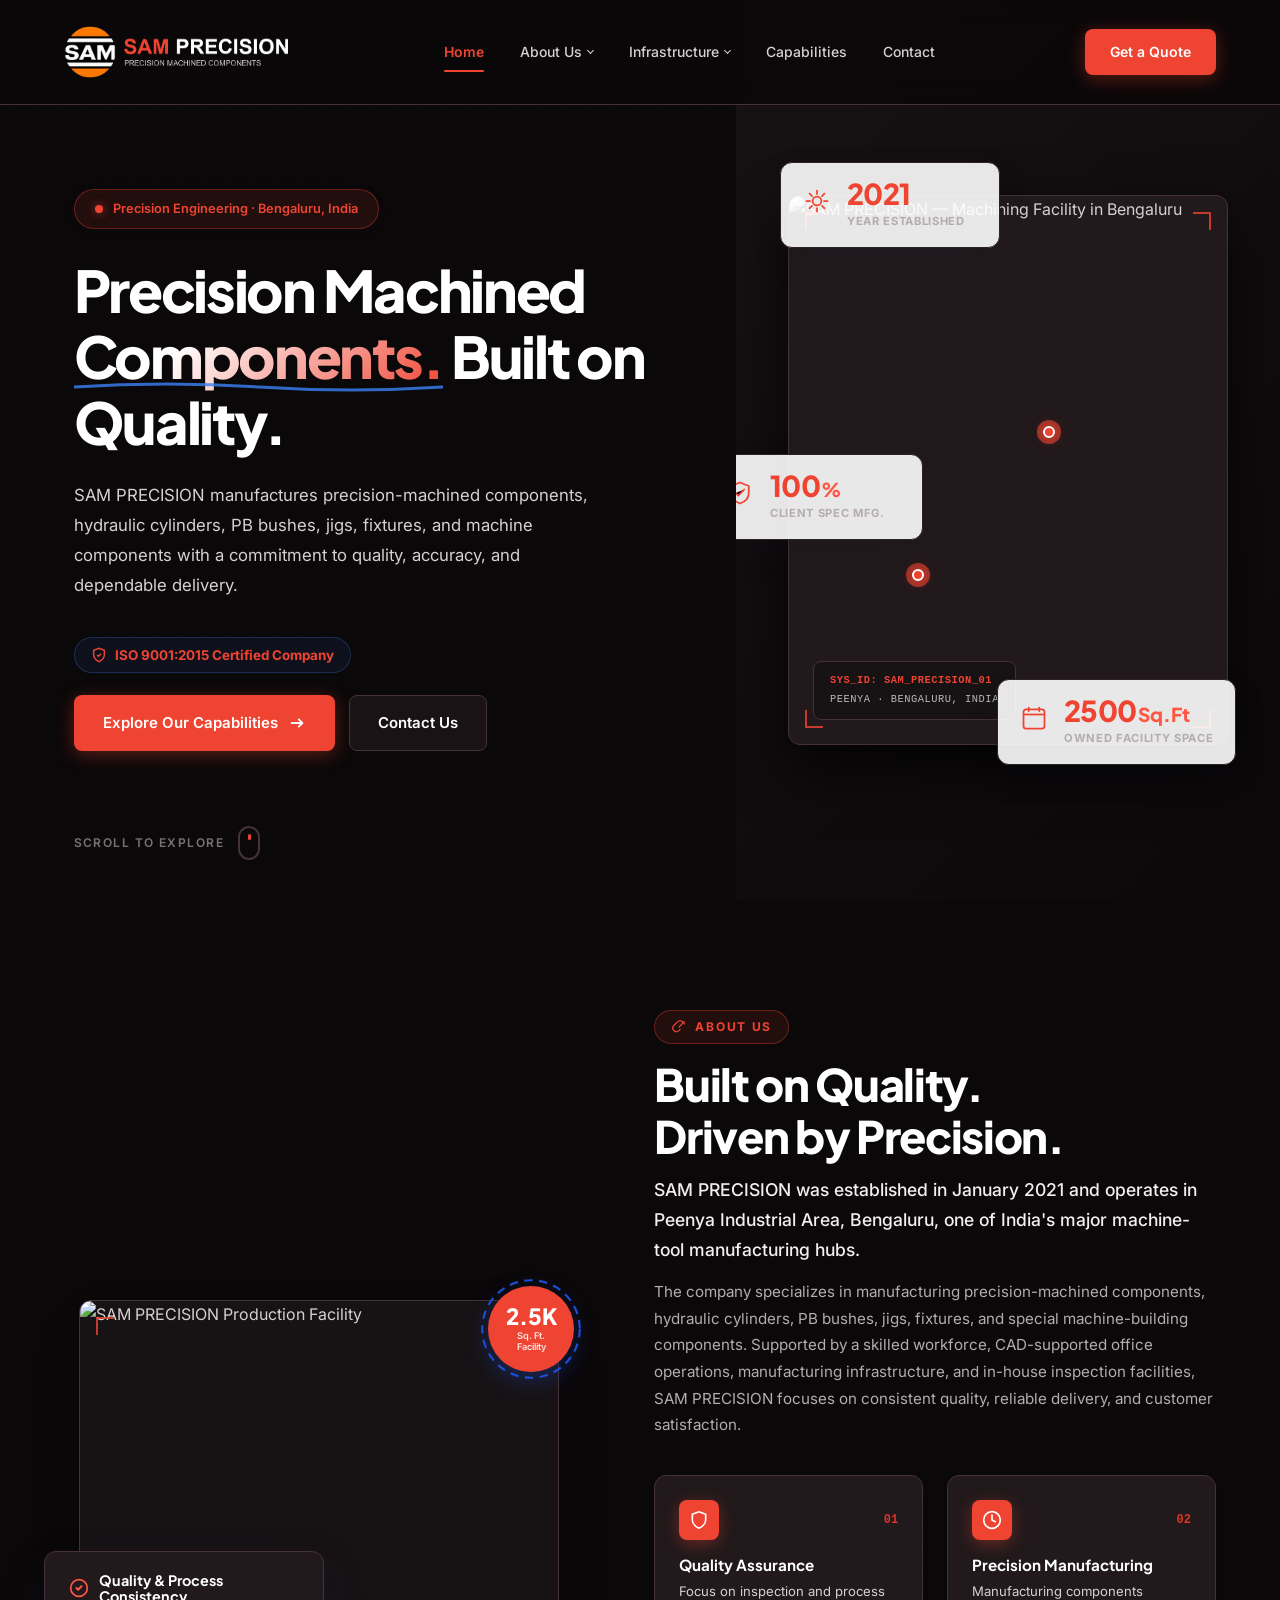
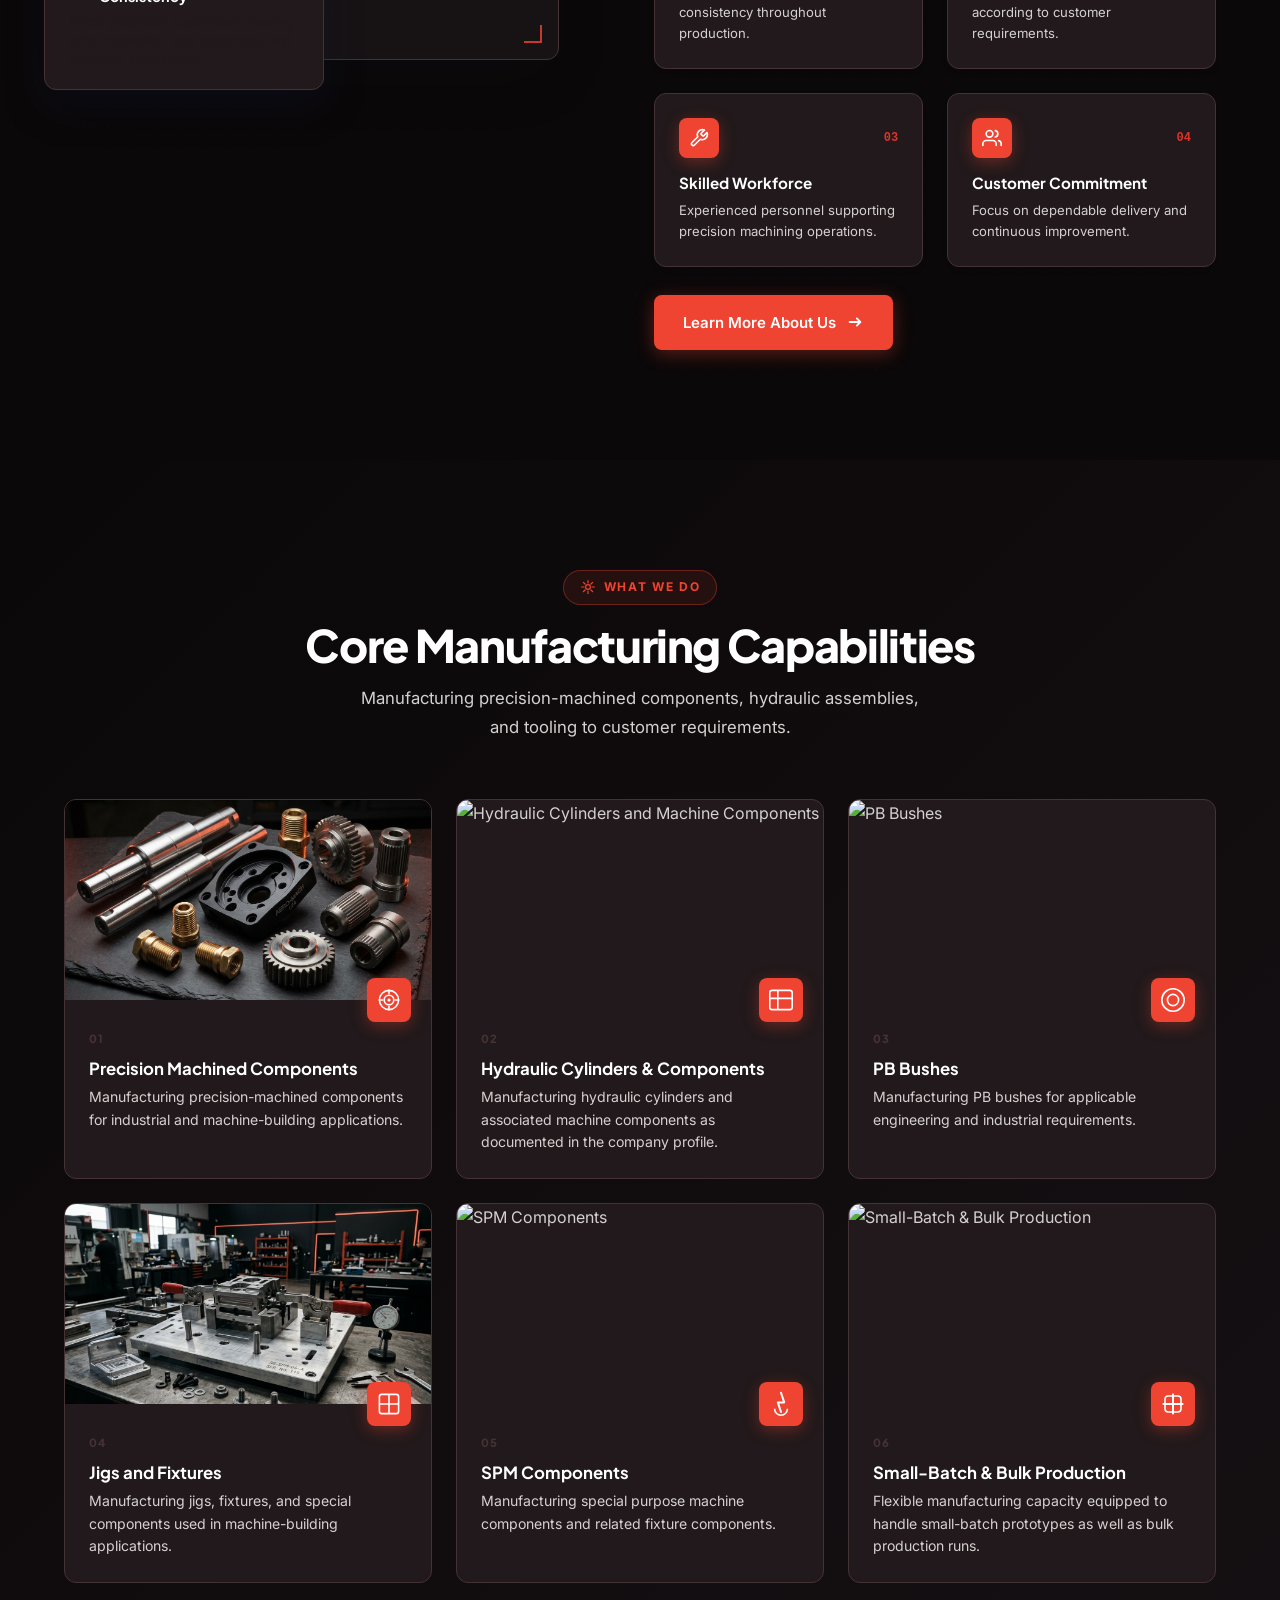
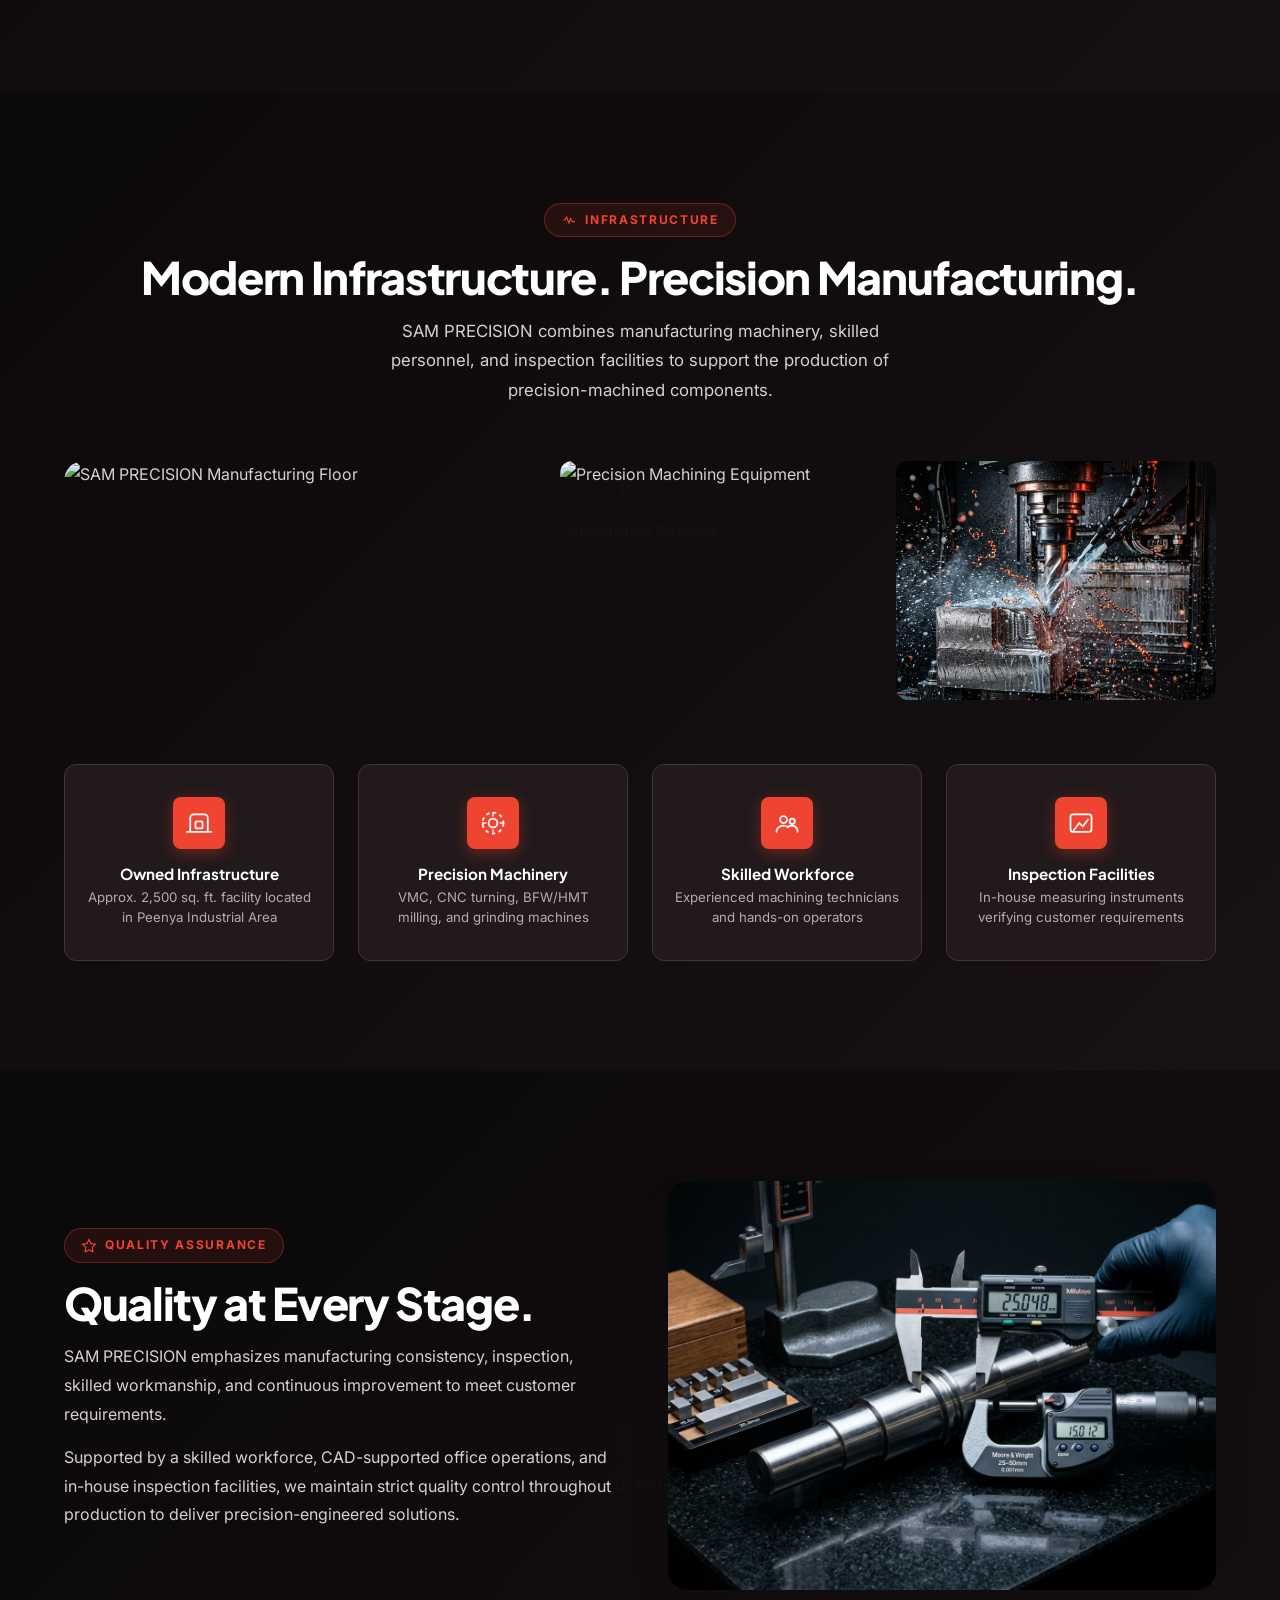
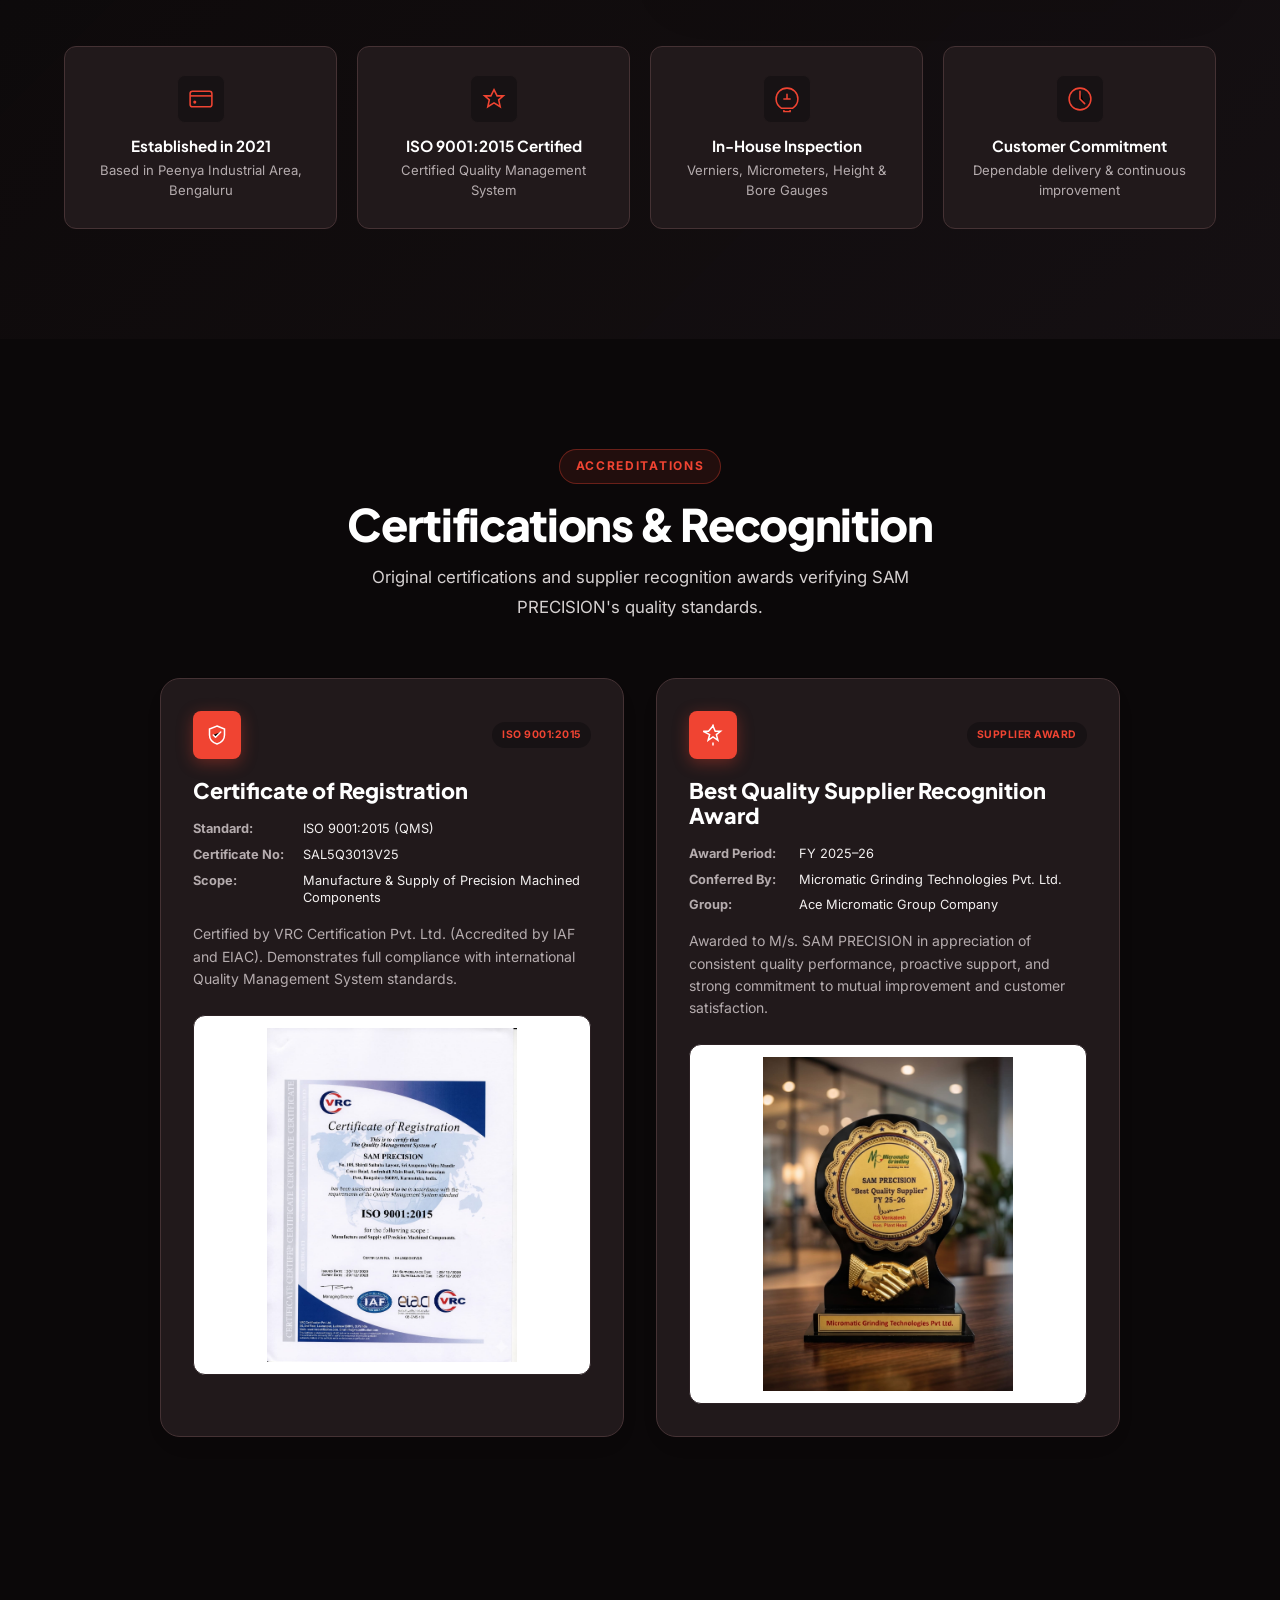
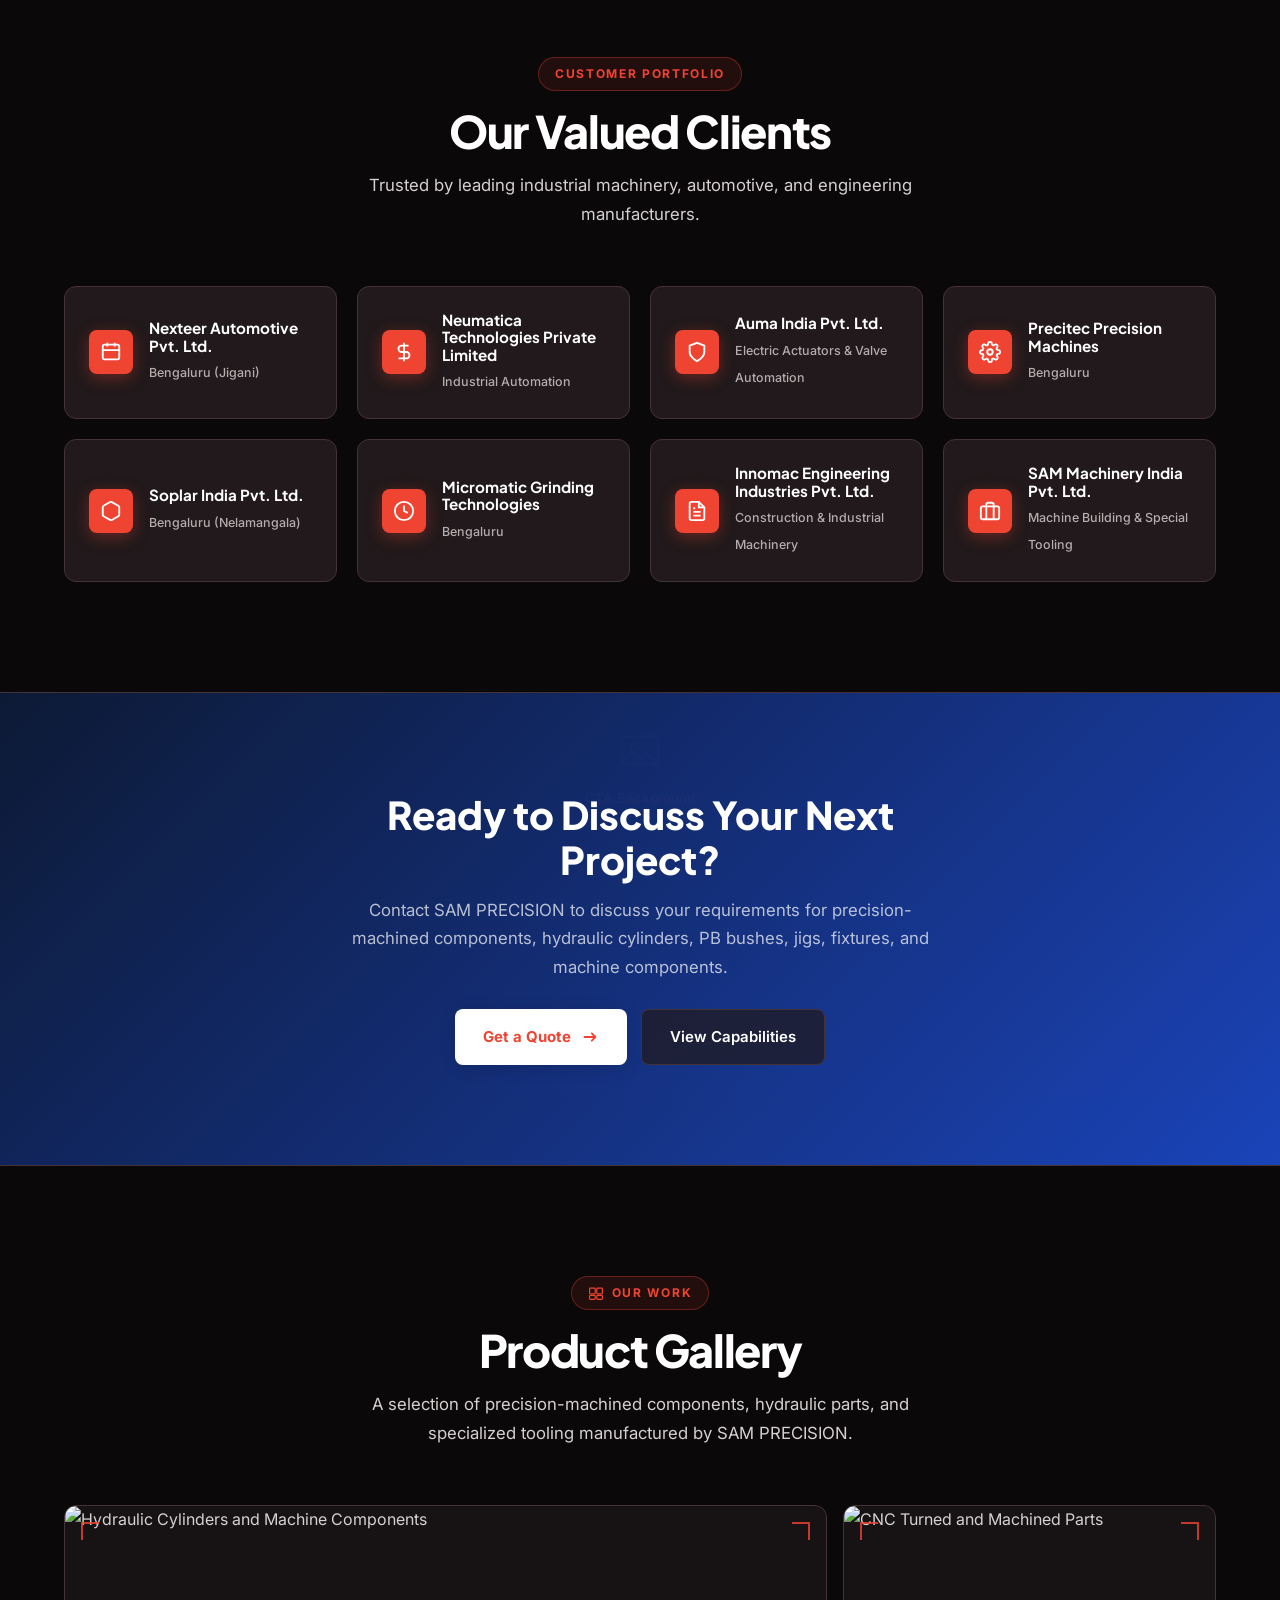
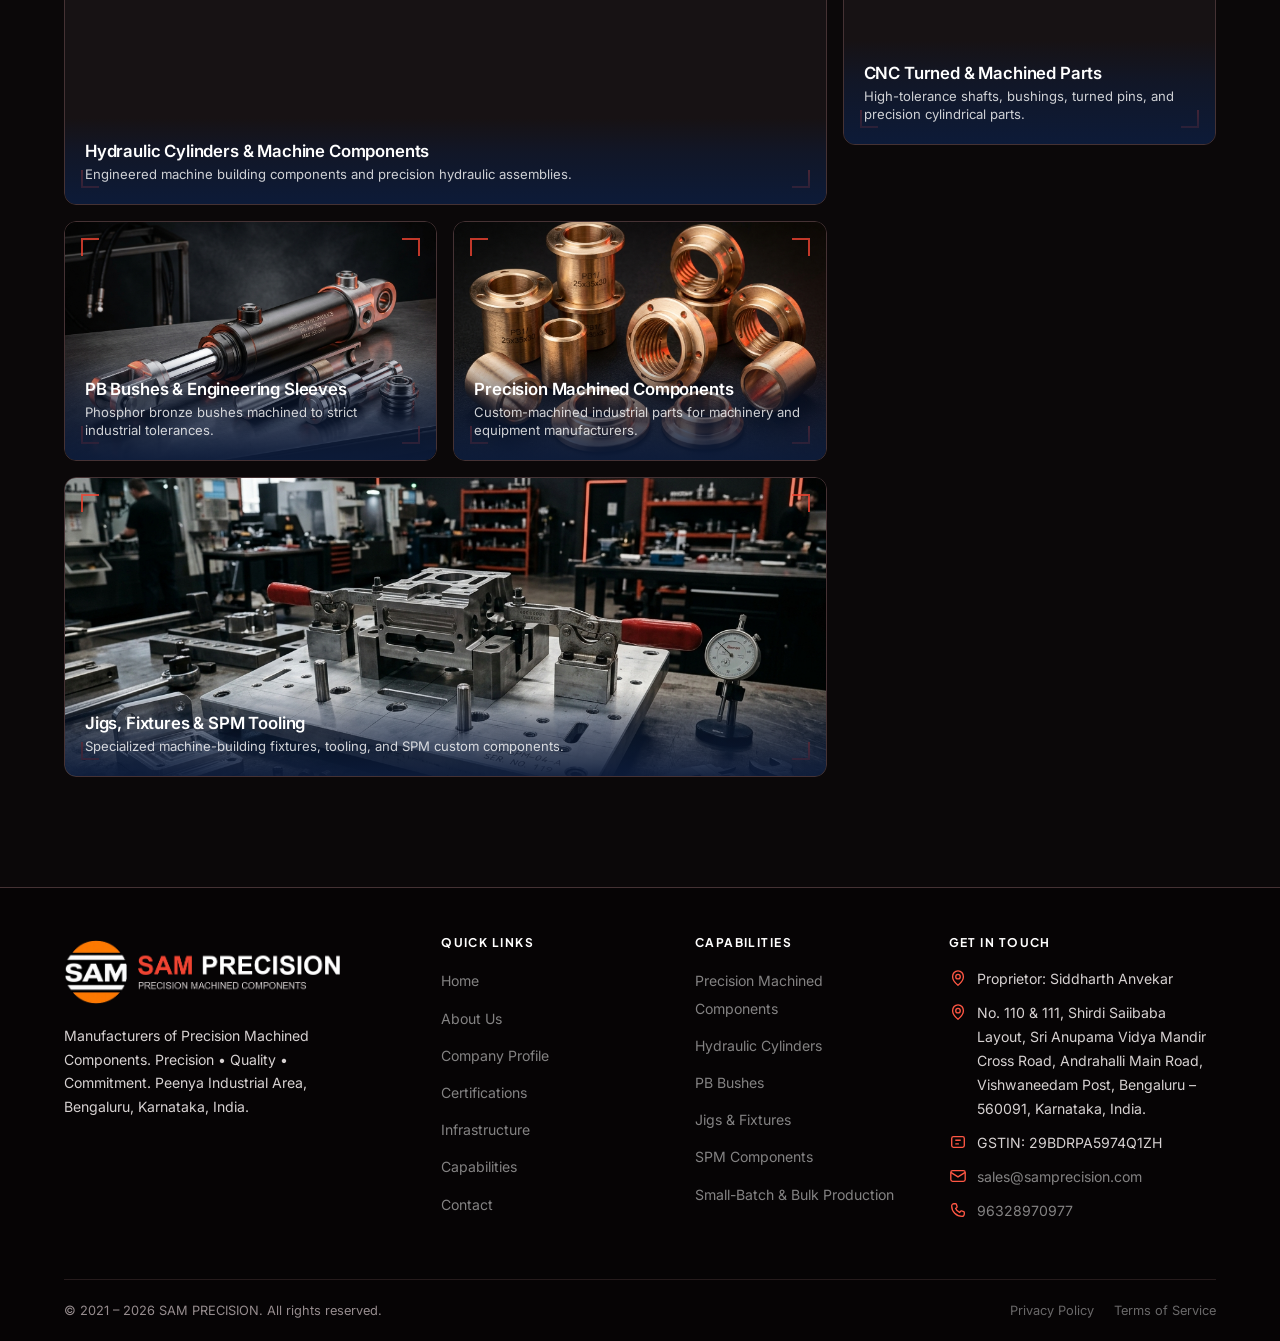
==== commit 224c1a81: "adding the images and modify it" ====
--- a/index.html
+++ b/index.html
@@ -1,880 +1,2222 @@
-<!DOCTYPE html>
+<!doctype html>
 <html lang="en">
-<head>
-    <meta charset="UTF-8">
-    <meta name="viewport" content="width=device-width, initial-scale=1.0">
+  <head>
+    <meta charset="UTF-8" />
+    <meta name="viewport" content="width=device-width, initial-scale=1.0" />
     <title>SAM PRECISION | Precision Machined Components in Bengaluru</title>
-    <meta name="description" content="SAM PRECISION manufactures precision-machined components, hydraulic cylinders, PB bushes, jigs, fixtures, and machine components with a commitment to quality, accuracy, and dependable delivery. Bengaluru, India.">
-    <link rel="preconnect" href="https://fonts.googleapis.com">
-    <link rel="preconnect" href="https://fonts.gstatic.com" crossorigin>
-    <link href="https://fonts.googleapis.com/css2?family=Inter:wght@300;400;500;600;700;800;900&family=Plus+Jakarta+Sans:wght@400;500;600;700;800&display=swap" rel="stylesheet">
-    <link rel="stylesheet" href="style.css">
-    <link rel="icon" type="image/png" href="images/sam-title-logo.png">
-</head>
-<body>
-
+    <meta
+      name="description"
+      content="SAM PRECISION manufactures precision-machined components, hydraulic cylinders, PB bushes, jigs, fixtures, and machine components with a commitment to quality, accuracy, and dependable delivery. Bengaluru, India."
+    />
+    <link rel="preconnect" href="https://fonts.googleapis.com" />
+    <link rel="preconnect" href="https://fonts.gstatic.com" crossorigin />
+    <link
+      href="https://fonts.googleapis.com/css2?family=Inter:wght@300;400;500;600;700;800;900&family=Plus+Jakarta+Sans:wght@400;500;600;700;800&display=swap"
+      rel="stylesheet"
+    />
+    <link rel="stylesheet" href="style.css" />
+    <link rel="icon" type="image/png" href="images/sam-title-logo.png" />
+  </head>
+  <body>
     <!-- Preloader -->
     <div id="preloader">
-        <div class="loader">
-            <img src="images/sam-logo.png" alt="SAM PRECISION" class="loader-logo">
-        </div>
+      <div class="loader">
+        <img
+          src="images/sam-logo.png"
+          alt="SAM PRECISION"
+          class="loader-logo"
+        />
+      </div>
     </div>
 
     <!-- Navigation -->
     <header id="navbar">
-        <div class="nav-container">
-            <a href="index.html" class="logo">
-                <img src="images/sam-logo.png" alt="SAM PRECISION" class="logo-img">
-            </a>
-            <nav class="nav-links" id="navLinks">
-                <a href="index.html" class="nav-link active">Home</a>
-                <div class="nav-dropdown">
-                    <a href="about.html" class="nav-link dropdown-toggle">About Us</a>
-                    <div class="dropdown-menu">
-                        <a href="about.html">Company Profile</a>
-                        <a href="certifications.html">Certifications</a>
-                    </div>
-                </div>
-                <div class="nav-dropdown">
-                    <a href="infrastructure.html" class="nav-link dropdown-toggle">Infrastructure</a>
-                    <div class="dropdown-menu">
-                        <a href="infrastructure.html#infrastructure">Infrastructure</a>
-                        <a href="infrastructure.html#machinery">Machinery</a>
-                    </div>
-                </div>
-                <a href="services.html" class="nav-link">Capabilities</a>
-                <a href="contact.html" class="nav-link">Contact</a>
-            </nav>
-            <a href="contact.html" class="nav-cta">Get a Quote</a>
-            <button class="hamburger" id="hamburger" aria-label="Toggle menu">
-                <span></span><span></span><span></span>
-            </button>
-        </div>
+      <div class="nav-container">
+        <a href="index.html" class="logo">
+          <img src="images/sam-logo.png" alt="SAM PRECISION" class="logo-img" />
+        </a>
+        <nav class="nav-links" id="navLinks">
+          <a href="index.html" class="nav-link active">Home</a>
+          <div class="nav-dropdown">
+            <a href="about.html" class="nav-link dropdown-toggle">About Us</a>
+            <div class="dropdown-menu">
+              <a href="about.html">Company Profile</a>
+              <a href="certifications.html">Certifications</a>
+            </div>
+          </div>
+          <div class="nav-dropdown">
+            <a href="infrastructure.html" class="nav-link dropdown-toggle"
+              >Infrastructure</a
+            >
+            <div class="dropdown-menu">
+              <a href="infrastructure.html#infrastructure">Infrastructure</a>
+              <a href="infrastructure.html#machinery">Machinery</a>
+            </div>
+          </div>
+          <a href="services.html" class="nav-link">Capabilities</a>
+          <a href="contact.html" class="nav-link">Contact</a>
+        </nav>
+        <a href="contact.html" class="nav-cta">Get a Quote</a>
+        <button class="hamburger" id="hamburger" aria-label="Toggle menu">
+          <span></span><span></span><span></span>
+        </button>
+      </div>
     </header>
 
     <!-- Mobile Menu -->
     <div class="mobile-menu" id="mobileMenu">
-        <div class="mobile-menu-inner">
-            <a href="index.html" class="mobile-link active">Home</a>
-            <a href="about.html" class="mobile-link">About Us</a>
-            <a href="about.html" class="mobile-link">Company Profile</a>
-            <a href="certifications.html" class="mobile-link">Certifications</a>
-            <a href="infrastructure.html#infrastructure" class="mobile-link">Infrastructure</a>
-            <a href="infrastructure.html#machinery" class="mobile-link">Machinery</a>
-            <a href="services.html" class="mobile-link">Capabilities</a>
-            <a href="contact.html" class="mobile-link">Contact</a>
-            <a href="contact.html" class="mobile-cta">Get a Quote</a>
+      <div class="mobile-menu-inner">
+        <a href="index.html" class="mobile-link active">Home</a>
+        <a href="about.html" class="mobile-link">About Us</a>
+        <a href="about.html" class="mobile-link">Company Profile</a>
+        <a href="certifications.html" class="mobile-link">Certifications</a>
+        <a href="infrastructure.html#infrastructure" class="mobile-link"
+          >Infrastructure</a
+        >
+        <a href="infrastructure.html#machinery" class="mobile-link"
+          >Machinery</a
+        >
+        <a href="services.html" class="mobile-link">Capabilities</a>
+        <a href="contact.html" class="mobile-link">Contact</a>
+        <a href="contact.html" class="mobile-cta">Get a Quote</a>
+      </div>
+    </div>
+
+    <main>
+      <!-- ============ HERO ============ -->
+      <section id="hero" class="hero hero-split">
+        <!-- Left Side: Typographic Content & Dot Grid -->
+        <div class="hero-left">
+          <div class="tech-dot-grid"></div>
+          <div class="hero-left-content">
+            <div class="hero-badge anim-trigger" data-anim="fade-down">
+              <span class="badge-pulse"></span>
+              Precision Engineering &middot; Bengaluru, India
+            </div>
+            <h1
+              class="hero-title anim-trigger"
+              data-anim="fade-up"
+              data-delay="100"
+            >
+              Precision Machined
+              <span class="hero-title-line">
+                <span class="text-gradient">Components.</span>
+                <svg
+                  class="hero-title-underline"
+                  viewBox="0 0 300 12"
+                  preserveAspectRatio="none"
+                >
+                  <path
+                    d="M0 6 Q75 0 150 6 Q225 12 300 6"
+                    stroke="#3b82f6"
+                    stroke-width="3"
+                    fill="none"
+                    stroke-linecap="round"
+                  />
+                </svg>
+              </span>
+              Built on Quality.
+            </h1>
+            <p
+              class="hero-desc anim-trigger"
+              data-anim="fade-up"
+              data-delay="200"
+            >
+              SAM PRECISION manufactures precision-machined components,
+              hydraulic cylinders, PB bushes, jigs, fixtures, and machine
+              components with a commitment to quality, accuracy, and dependable
+              delivery.
+            </p>
+            <div
+              class="anim-trigger"
+              data-anim="fade-up"
+              data-delay="250"
+              style="margin-bottom: 22px"
+            >
+              <span
+                style="
+                  display: inline-flex;
+                  align-items: center;
+                  gap: 8px;
+                  background: rgba(59, 130, 246, 0.08);
+                  border: 1px solid rgba(59, 130, 246, 0.25);
+                  border-radius: 999px;
+                  padding: 6px 16px;
+                  font-size: 0.84rem;
+                  font-weight: 700;
+                  color: var(--blue-600);
+                "
+              >
+                <svg
+                  viewBox="0 0 24 24"
+                  width="16"
+                  height="16"
+                  fill="none"
+                  stroke="currentColor"
+                  stroke-width="2.2"
+                >
+                  <path d="M12 22s8-4 8-10V5l-8-3-8 3v7c0 6 8 10 8 10z" />
+                  <path d="M9 12l2 2 4-4" />
+                </svg>
+                ISO 9001:2015 Certified Company
+              </span>
+            </div>
+            <div
+              class="hero-actions anim-trigger"
+              data-anim="fade-up"
+              data-delay="300"
+            >
+              <a href="services.html" class="btn btn-primary">
+                Explore Our Capabilities
+                <svg class="btn-icon-arrow" viewBox="0 0 20 20" fill="none">
+                  <path
+                    d="M4 10h12m0 0l-4-4m4 4l-4 4"
+                    stroke="currentColor"
+                    stroke-width="2"
+                    stroke-linecap="round"
+                    stroke-linejoin="round"
+                  />
+                </svg>
+              </a>
+              <a href="contact.html" class="btn btn-outline-primary"
+                >Contact Us</a
+              >
+            </div>
+          </div>
+
+          <!-- Scroll Indicator -->
+          <div class="hero-scroll-cue">
+            <span>Scroll to explore</span>
+            <div class="scroll-mouse"><div class="scroll-dot"></div></div>
+          </div>
         </div>
-    </div>
-
-    <main>
-
-        <!-- ============ HERO ============ -->
-        <section id="hero" class="hero hero-split">
-            <!-- Left Side: Typographic Content & Dot Grid -->
-            <div class="hero-left">
-                <div class="tech-dot-grid"></div>
-                <div class="hero-left-content">
-                    <div class="hero-badge anim-trigger" data-anim="fade-down">
-                        <span class="badge-pulse"></span>
-                        Precision Engineering &middot; Bengaluru, India
+
+        <!-- Right Side: Visual Image Frame & Hotspots -->
+        <div class="hero-right">
+          <div class="tech-lines-bg"></div>
+
+          <!-- Viewport Container for the Image -->
+          <div
+            class="hero-image-viewport anim-trigger"
+            data-anim="scale-up"
+            data-delay="150"
+          >
+            <!-- Corners -->
+            <div class="viewport-corners">
+              <span class="corner top-left"></span>
+              <span class="corner top-right"></span>
+              <span class="corner bottom-left"></span>
+              <span class="corner bottom-right"></span>
+            </div>
+
+            <!-- Coordinate info tag -->
+            <div class="viewport-coordinate-tag">
+              <span class="tag-label">SYS_ID: SAM_PRECISION_01</span>
+              <span class="tag-coords">PEENYA &middot; BENGALURU, INDIA</span>
+            </div>
+            <img
+              src="https://smartfablathe.com/images/hero-bg.png"
+              alt="SAM PRECISION — Machining Facility in Bengaluru"
+              class="viewport-img"
+            />
+
+            <!-- Glowing hotspots -->
+            <div
+              class="hotspot"
+              style="top: 42%; left: 58%"
+              data-tooltip="CNC Turning Center"
+            >
+              <span class="hotspot-ping"></span>
+              <span class="hotspot-dot"></span>
+              <span class="hotspot-label">CNC Turning</span>
+            </div>
+            <div
+              class="hotspot"
+              style="top: 68%; left: 28%"
+              data-tooltip="VMC Machining Cell"
+            >
+              <span class="hotspot-ping"></span>
+              <span class="hotspot-dot"></span>
+              <span class="hotspot-label">VMC Machining</span>
+            </div>
+          </div>
+
+          <!-- Floating Stats Cards -->
+          <div class="hero-float-cards-container">
+            <div
+              class="hero-float-card card-1 anim-trigger"
+              data-anim="fade-left"
+              data-delay="400"
+              data-parallax="0.06"
+            >
+              <div class="float-card-icon">
+                <svg class="anim-icon anim-spin-slow" viewBox="0 0 32 32">
+                  <circle
+                    cx="16"
+                    cy="16"
+                    r="5"
+                    stroke="currentColor"
+                    stroke-width="2"
+                    fill="none"
+                  />
+                  <path
+                    d="M16 4v4M16 24v4M4 16h4M24 16h4M7.5 7.5l2.8 2.8M21.7 21.7l2.8 2.8M7.5 24.5l2.8-2.8M21.7 10.3l2.8-2.8"
+                    stroke="currentColor"
+                    stroke-width="2"
+                    stroke-linecap="round"
+                  />
+                </svg>
+              </div>
+              <div>
+                <div class="float-card-stats-row">
+                  <span class="float-card-num" data-count="2021">2021</span>
+                </div>
+                <span class="float-card-label">Year Established</span>
+              </div>
+            </div>
+
+            <div
+              class="hero-float-card card-2 anim-trigger"
+              data-anim="fade-left"
+              data-delay="500"
+              data-parallax="0.09"
+            >
+              <div class="float-card-icon">
+                <svg class="anim-icon anim-bounce" viewBox="0 0 32 32">
+                  <rect
+                    x="4"
+                    y="6"
+                    width="24"
+                    height="22"
+                    rx="3"
+                    stroke="currentColor"
+                    stroke-width="2"
+                    fill="none"
+                  />
+                  <path d="M4 12h24" stroke="currentColor" stroke-width="2" />
+                  <path
+                    d="M10 4v4M22 4v4"
+                    stroke="currentColor"
+                    stroke-width="2"
+                    stroke-linecap="round"
+                  />
+                </svg>
+              </div>
+              <div>
+                <div class="float-card-stats-row">
+                  <span class="float-card-num" data-count="2500">0</span
+                  ><span class="float-card-suf"> Sq.Ft</span>
+                </div>
+                <span class="float-card-label">Owned Facility Space</span>
+              </div>
+            </div>
+
+            <div
+              class="hero-float-card card-3 anim-trigger"
+              data-anim="fade-left"
+              data-delay="600"
+              data-parallax="0.05"
+            >
+              <div class="float-card-icon">
+                <svg class="anim-icon anim-pulse" viewBox="0 0 32 32">
+                  <path
+                    d="M16 4l10 4v8c0 6-4 10-10 12C10 26 6 22 6 16V8l10-4z"
+                    stroke="currentColor"
+                    stroke-width="2"
+                    fill="none"
+                  />
+                  <path
+                    d="M11 16l3 3 7-7"
+                    stroke="currentColor"
+                    stroke-width="2"
+                    stroke-linecap="round"
+                    stroke-linejoin="round"
+                  />
+                </svg>
+              </div>
+              <div>
+                <div class="float-card-stats-row">
+                  <span class="float-card-num" data-count="100">0</span
+                  ><span class="float-card-suf">%</span>
+                </div>
+                <span class="float-card-label">Client Spec Mfg.</span>
+              </div>
+            </div>
+          </div>
+        </div>
+      </section>
+
+      <!-- ============ ABOUT ============ -->
+      <section id="about" class="section about-section">
+        <div class="tech-dot-grid"></div>
+        <div class="container section-relative">
+          <div class="about-layout">
+            <!-- Left Column: Visual Layered Composition -->
+            <div class="about-images">
+              <div
+                class="about-img-viewport anim-trigger"
+                data-anim="fade-right"
+              >
+                <!-- Corners -->
+                <div class="viewport-corners">
+                  <span class="corner top-left"></span>
+                  <span class="corner top-right"></span>
+                  <span class="corner bottom-left"></span>
+                  <span class="corner bottom-right"></span>
+                </div>
+                <!-- Viewport Image -->
+                <img
+                  src="https://orangeseacnc.com/Images/hero-bg.webp"
+                  alt="SAM PRECISION Production Facility"
+                  class="about-story-img"
+                />
+              </div>
+
+              <!-- Layered info card overlay -->
+              <div
+                class="about-info-card anim-trigger"
+                data-anim="scale-up"
+                data-delay="200"
+              >
+                <div class="info-card-header">
+                  <svg
+                    class="info-card-icon anim-pulse"
+                    viewBox="0 0 24 24"
+                    fill="none"
+                  >
+                    <path
+                      d="M9 12l2 2 4-4"
+                      stroke="currentColor"
+                      stroke-width="2.5"
+                      stroke-linecap="round"
+                      stroke-linejoin="round"
+                    />
+                    <circle
+                      cx="12"
+                      cy="12"
+                      r="10"
+                      stroke="currentColor"
+                      stroke-width="2"
+                      fill="none"
+                    />
+                  </svg>
+                  <h4>Quality & Process Consistency</h4>
+                </div>
+                <p>
+                  Direct proprietor supervision ensuring strict inspection,
+                  tight tolerances, and customer satisfaction.
+                </p>
+              </div>
+
+              <!-- Facility highlight badge -->
+              <div
+                class="about-experience-badge anim-trigger"
+                data-anim="scale-up"
+                data-delay="350"
+              >
+                <svg class="badge-ring anim-spin-slow" viewBox="0 0 100 100">
+                  <circle
+                    cx="50"
+                    cy="50"
+                    r="46"
+                    stroke="#1d4ed8"
+                    stroke-width="2"
+                    stroke-dasharray="8 6"
+                    fill="none"
+                  />
+                </svg>
+                <div class="badge-inner">
+                  <span class="badge-number">2.5K</span>
+                  <span class="badge-text">Sq. Ft.<br />Facility</span>
+                </div>
+              </div>
+            </div>
+
+            <!-- Right Column: Content Grid & Pillars -->
+            <div class="about-content">
+              <span class="section-tag anim-trigger" data-anim="fade-up">
+                <svg class="tag-icon anim-wiggle" viewBox="0 0 20 20">
+                  <path
+                    d="M14.5 3.5a4.5 4.5 0 00-6.36 0L3.5 8.14a4.5 4.5 0 006.36 6.36l1.41-1.41"
+                    stroke="currentColor"
+                    stroke-width="1.5"
+                    fill="none"
+                    stroke-linecap="round"
+                  />
+                  <path
+                    d="M10 10l6.5-6.5M14 3l3 3"
+                    stroke="currentColor"
+                    stroke-width="1.5"
+                    stroke-linecap="round"
+                  />
+                </svg>
+                About Us
+              </span>
+              <h2
+                class="section-title anim-trigger"
+                data-anim="fade-up"
+                data-delay="100"
+              >
+                Built on Quality.<br />Driven by Precision.
+              </h2>
+              <p
+                class="about-lead anim-trigger"
+                data-anim="fade-up"
+                data-delay="150"
+              >
+                SAM PRECISION was established in January 2021 and operates in
+                Peenya Industrial Area, Bengaluru, one of India's major
+                machine-tool manufacturing hubs.
+              </p>
+              <p
+                class="about-desc anim-trigger"
+                data-anim="fade-up"
+                data-delay="200"
+              >
+                The company specializes in manufacturing precision-machined
+                components, hydraulic cylinders, PB bushes, jigs, fixtures, and
+                special machine-building components. Supported by a skilled
+                workforce, CAD-supported office operations, manufacturing
+                infrastructure, and in-house inspection facilities, SAM
+                PRECISION focuses on consistent quality, reliable delivery, and
+                customer satisfaction.
+              </p>
+
+              <!-- 2x2 Pillars Grid -->
+              <div class="about-pillars-grid">
+                <!-- Card 01 -->
+                <div
+                  class="about-pillar-card anim-trigger"
+                  data-anim="fade-up"
+                  data-delay="250"
+                >
+                  <div class="pillar-header">
+                    <div class="pillar-icon-wrap">
+                      <svg
+                        class="pillar-icon anim-pulse"
+                        viewBox="0 0 24 24"
+                        fill="none"
+                      >
+                        <path
+                          d="M12 22s8-4 8-10V5l-8-3-8 3v7c0 6 8 10 8 10z"
+                          stroke="currentColor"
+                          stroke-width="2"
+                          stroke-linecap="round"
+                          stroke-linejoin="round"
+                        />
+                      </svg>
                     </div>
-                    <h1 class="hero-title anim-trigger" data-anim="fade-up" data-delay="100">
-                        Precision Machined
-                        <span class="hero-title-line">
-                            <span class="text-gradient">Components.</span>
-                            <svg class="hero-title-underline" viewBox="0 0 300 12" preserveAspectRatio="none"><path d="M0 6 Q75 0 150 6 Q225 12 300 6" stroke="#3b82f6" stroke-width="3" fill="none" stroke-linecap="round"/></svg>
-                        </span>
-                        Built on Quality.
-                    </h1>
-                    <p class="hero-desc anim-trigger" data-anim="fade-up" data-delay="200">
-                        SAM PRECISION manufactures precision-machined components, hydraulic cylinders, PB bushes, jigs, fixtures, and machine components with a commitment to quality, accuracy, and dependable delivery.
-                    </p>
-                    <div class="anim-trigger" data-anim="fade-up" data-delay="250" style="margin-bottom: 22px;">
-                        <span style="display: inline-flex; align-items: center; gap: 8px; background: rgba(59, 130, 246, 0.08); border: 1px solid rgba(59, 130, 246, 0.25); border-radius: 999px; padding: 6px 16px; font-size: 0.84rem; font-weight: 700; color: var(--blue-600);">
-                            <svg viewBox="0 0 24 24" width="16" height="16" fill="none" stroke="currentColor" stroke-width="2.2"><path d="M12 22s8-4 8-10V5l-8-3-8 3v7c0 6 8 10 8 10z"/><path d="M9 12l2 2 4-4"/></svg>
-                            ISO 9001:2015 Certified Company
-                        </span>
+                    <span class="pillar-num">01</span>
+                  </div>
+                  <h4>Quality Assurance</h4>
+                  <p>
+                    Focus on inspection and process consistency throughout
+                    production.
+                  </p>
+                </div>
+
+                <!-- Card 02 -->
+                <div
+                  class="about-pillar-card anim-trigger"
+                  data-anim="fade-up"
+                  data-delay="300"
+                >
+                  <div class="pillar-header">
+                    <div class="pillar-icon-wrap">
+                      <svg
+                        class="pillar-icon anim-spin-slow"
+                        viewBox="0 0 24 24"
+                        fill="none"
+                      >
+                        <circle
+                          cx="12"
+                          cy="12"
+                          r="10"
+                          stroke="currentColor"
+                          stroke-width="2"
+                        />
+                        <path
+                          d="M12 6v6l4 2"
+                          stroke="currentColor"
+                          stroke-width="2"
+                          stroke-linecap="round"
+                        />
+                      </svg>
                     </div>
-                    <div class="hero-actions anim-trigger" data-anim="fade-up" data-delay="300">
-                        <a href="services.html" class="btn btn-primary">
-                            Explore Our Capabilities
-                            <svg class="btn-icon-arrow" viewBox="0 0 20 20" fill="none"><path d="M4 10h12m0 0l-4-4m4 4l-4 4" stroke="currentColor" stroke-width="2" stroke-linecap="round" stroke-linejoin="round"/></svg>
-                        </a>
-                        <a href="contact.html" class="btn btn-outline-primary">Contact Us</a>
+                    <span class="pillar-num">02</span>
+                  </div>
+                  <h4>Precision Manufacturing</h4>
+                  <p>
+                    Manufacturing components according to customer requirements.
+                  </p>
+                </div>
+
+                <!-- Card 03 -->
+                <div
+                  class="about-pillar-card anim-trigger"
+                  data-anim="fade-up"
+                  data-delay="350"
+                >
+                  <div class="pillar-header">
+                    <div class="pillar-icon-wrap">
+                      <svg
+                        class="pillar-icon anim-bounce"
+                        viewBox="0 0 24 24"
+                        fill="none"
+                      >
+                        <path
+                          d="M14.7 6.3a1 1 0 000 1.4l1.6 1.6a1 1 0 001.4 0l3.77-3.77a6 6 0 01-7.94 7.94l-6.91 6.91a2.12 2.12 0 01-3-3l6.91-6.91a6 6 0 017.94-7.94z"
+                          stroke="currentColor"
+                          stroke-width="2"
+                          fill="none"
+                          stroke-linecap="round"
+                          stroke-linejoin="round"
+                        />
+                      </svg>
                     </div>
-                </div>
-                
-                <!-- Scroll Indicator -->
-                <div class="hero-scroll-cue">
-                    <span>Scroll to explore</span>
-                    <div class="scroll-mouse"><div class="scroll-dot"></div></div>
-                </div>
-            </div>
-
-            <!-- Right Side: Visual Image Frame & Hotspots -->
-            <div class="hero-right">
-                <div class="tech-lines-bg"></div>
-                
-                <!-- Viewport Container for the Image -->
-                <div class="hero-image-viewport anim-trigger" data-anim="scale-up" data-delay="150">
-                    <!-- Corners -->
-                    <div class="viewport-corners">
-                        <span class="corner top-left"></span>
-                        <span class="corner top-right"></span>
-                        <span class="corner bottom-left"></span>
-                        <span class="corner bottom-right"></span>
+                    <span class="pillar-num">03</span>
+                  </div>
+                  <h4>Skilled Workforce</h4>
+                  <p>
+                    Experienced personnel supporting precision machining
+                    operations.
+                  </p>
+                </div>
+
+                <!-- Card 04 -->
+                <div
+                  class="about-pillar-card anim-trigger"
+                  data-anim="fade-up"
+                  data-delay="400"
+                >
+                  <div class="pillar-header">
+                    <div class="pillar-icon-wrap">
+                      <svg
+                        class="pillar-icon anim-wiggle"
+                        viewBox="0 0 24 24"
+                        fill="none"
+                      >
+                        <path
+                          d="M17 21v-2a4 4 0 00-4-4H5a4 4 0 00-4 4v2M9 11a4 4 0 100-8 4 4 0 000 8zM23 21v-2a4 4 0 00-3-3.87M16 3.13a4 4 0 010 7.75"
+                          stroke="currentColor"
+                          stroke-width="2"
+                          stroke-linecap="round"
+                          stroke-linejoin="round"
+                        />
+                      </svg>
                     </div>
-                    
-                    <!-- Coordinate info tag -->
-                    <div class="viewport-coordinate-tag">
-                        <span class="tag-label">SYS_ID: SAM_PRECISION_01</span>
-                        <span class="tag-coords">PEENYA &middot; BENGALURU, INDIA</span>
-                    </div>
-                    
-                    <img src="images/hero_cnc_facility.png" alt="SAM PRECISION — Machining Facility in Bengaluru" class="viewport-img">
-                    
-                    <!-- Glowing hotspots -->
-                    <div class="hotspot" style="top: 42%; left: 58%;" data-tooltip="CNC Turning Center">
-                        <span class="hotspot-ping"></span>
-                        <span class="hotspot-dot"></span>
-                        <span class="hotspot-label">CNC Turning</span>
-                    </div>
-                    <div class="hotspot" style="top: 68%; left: 28%;" data-tooltip="VMC Machining Cell">
-                        <span class="hotspot-ping"></span>
-                        <span class="hotspot-dot"></span>
-                        <span class="hotspot-label">VMC Machining</span>
-                    </div>
-                </div>
-
-                <!-- Floating Stats Cards -->
-                <div class="hero-float-cards-container">
-                    <div class="hero-float-card card-1 anim-trigger" data-anim="fade-left" data-delay="400" data-parallax="0.06">
-                        <div class="float-card-icon">
-                            <svg class="anim-icon anim-spin-slow" viewBox="0 0 32 32"><circle cx="16" cy="16" r="5" stroke="currentColor" stroke-width="2" fill="none"/><path d="M16 4v4M16 24v4M4 16h4M24 16h4M7.5 7.5l2.8 2.8M21.7 21.7l2.8 2.8M7.5 24.5l2.8-2.8M21.7 10.3l2.8-2.8" stroke="currentColor" stroke-width="2" stroke-linecap="round"/></svg>
-                        </div>
-                        <div>
-                            <div class="float-card-stats-row">
-                                <span class="float-card-num" data-count="2021">2021</span>
-                            </div>
-                            <span class="float-card-label">Year Established</span>
-                        </div>
-                    </div>
-                    
-                    <div class="hero-float-card card-2 anim-trigger" data-anim="fade-left" data-delay="500" data-parallax="0.09">
-                        <div class="float-card-icon">
-                            <svg class="anim-icon anim-bounce" viewBox="0 0 32 32"><rect x="4" y="6" width="24" height="22" rx="3" stroke="currentColor" stroke-width="2" fill="none"/><path d="M4 12h24" stroke="currentColor" stroke-width="2"/><path d="M10 4v4M22 4v4" stroke="currentColor" stroke-width="2" stroke-linecap="round"/></svg>
-                        </div>
-                        <div>
-                            <div class="float-card-stats-row">
-                                <span class="float-card-num" data-count="2500">0</span><span class="float-card-suf"> Sq.Ft</span>
-                            </div>
-                            <span class="float-card-label">Owned Facility Space</span>
-                        </div>
-                    </div>
-
-                    <div class="hero-float-card card-3 anim-trigger" data-anim="fade-left" data-delay="600" data-parallax="0.05">
-                        <div class="float-card-icon">
-                            <svg class="anim-icon anim-pulse" viewBox="0 0 32 32"><path d="M16 4l10 4v8c0 6-4 10-10 12C10 26 6 22 6 16V8l10-4z" stroke="currentColor" stroke-width="2" fill="none"/><path d="M11 16l3 3 7-7" stroke="currentColor" stroke-width="2" stroke-linecap="round" stroke-linejoin="round"/></svg>
-                        </div>
-                        <div>
-                            <div class="float-card-stats-row">
-                                <span class="float-card-num" data-count="100">0</span><span class="float-card-suf">%</span>
-                            </div>
-                            <span class="float-card-label">Client Spec Mfg.</span>
-                        </div>
-                    </div>
-                </div>
-            </div>
-        </section>
-
-        <!-- ============ ABOUT ============ -->
-        <section id="about" class="section about-section">
-            <div class="tech-dot-grid"></div>
-            <div class="container section-relative">
-                <div class="about-layout">
-                    <!-- Left Column: Visual Layered Composition -->
-                    <div class="about-images">
-                        <div class="about-img-viewport anim-trigger" data-anim="fade-right">
-                            <!-- Corners -->
-                            <div class="viewport-corners">
-                                <span class="corner top-left"></span>
-                                <span class="corner top-right"></span>
-                                <span class="corner bottom-left"></span>
-                                <span class="corner bottom-right"></span>
-                            </div>
-                            <!-- Viewport Image -->
-                            <img src="images/infrastructure_facility.png" alt="SAM PRECISION Production Facility" class="about-story-img">
-                        </div>
-
-                        <!-- Layered info card overlay -->
-                        <div class="about-info-card anim-trigger" data-anim="scale-up" data-delay="200">
-                            <div class="info-card-header">
-                                <svg class="info-card-icon anim-pulse" viewBox="0 0 24 24" fill="none"><path d="M9 12l2 2 4-4" stroke="currentColor" stroke-width="2.5" stroke-linecap="round" stroke-linejoin="round"/><circle cx="12" cy="12" r="10" stroke="currentColor" stroke-width="2" fill="none"/></svg>
-                                <h4>Quality & Process Consistency</h4>
-                            </div>
-                            <p>Direct proprietor supervision ensuring strict inspection, tight tolerances, and customer satisfaction.</p>
-                        </div>
-
-                        <!-- Facility highlight badge -->
-                        <div class="about-experience-badge anim-trigger" data-anim="scale-up" data-delay="350">
-                            <svg class="badge-ring anim-spin-slow" viewBox="0 0 100 100"><circle cx="50" cy="50" r="46" stroke="#1d4ed8" stroke-width="2" stroke-dasharray="8 6" fill="none"/></svg>
-                            <div class="badge-inner">
-                                <span class="badge-number">2.5K</span>
-                                <span class="badge-text">Sq. Ft.<br>Facility</span>
-                            </div>
-                        </div>
-                    </div>
-
-                    <!-- Right Column: Content Grid & Pillars -->
-                    <div class="about-content">
-                        <span class="section-tag anim-trigger" data-anim="fade-up">
-                            <svg class="tag-icon anim-wiggle" viewBox="0 0 20 20"><path d="M14.5 3.5a4.5 4.5 0 00-6.36 0L3.5 8.14a4.5 4.5 0 006.36 6.36l1.41-1.41" stroke="currentColor" stroke-width="1.5" fill="none" stroke-linecap="round"/><path d="M10 10l6.5-6.5M14 3l3 3" stroke="currentColor" stroke-width="1.5" stroke-linecap="round"/></svg>
-                            About Us
-                        </span>
-                        <h2 class="section-title anim-trigger" data-anim="fade-up" data-delay="100">Built on Quality.<br>Driven by Precision.</h2>
-                        <p class="about-lead anim-trigger" data-anim="fade-up" data-delay="150">
-                            SAM PRECISION was established in January 2021 and operates in Peenya Industrial Area, Bengaluru, one of India's major machine-tool manufacturing hubs.
-                        </p>
-                        <p class="about-desc anim-trigger" data-anim="fade-up" data-delay="200">
-                            The company specializes in manufacturing precision-machined components, hydraulic cylinders, PB bushes, jigs, fixtures, and special machine-building components. Supported by a skilled workforce, CAD-supported office operations, manufacturing infrastructure, and in-house inspection facilities, SAM PRECISION focuses on consistent quality, reliable delivery, and customer satisfaction.
-                        </p>
-                        
-                        <!-- 2x2 Pillars Grid -->
-                        <div class="about-pillars-grid">
-                            <!-- Card 01 -->
-                            <div class="about-pillar-card anim-trigger" data-anim="fade-up" data-delay="250">
-                                <div class="pillar-header">
-                                    <div class="pillar-icon-wrap">
-                                        <svg class="pillar-icon anim-pulse" viewBox="0 0 24 24" fill="none"><path d="M12 22s8-4 8-10V5l-8-3-8 3v7c0 6 8 10 8 10z" stroke="currentColor" stroke-width="2" stroke-linecap="round" stroke-linejoin="round"/></svg>
-                                    </div>
-                                    <span class="pillar-num">01</span>
-                                </div>
-                                <h4>Quality Assurance</h4>
-                                <p>Focus on inspection and process consistency throughout production.</p>
-                            </div>
-                            
-                            <!-- Card 02 -->
-                            <div class="about-pillar-card anim-trigger" data-anim="fade-up" data-delay="300">
-                                <div class="pillar-header">
-                                    <div class="pillar-icon-wrap">
-                                        <svg class="pillar-icon anim-spin-slow" viewBox="0 0 24 24" fill="none"><circle cx="12" cy="12" r="10" stroke="currentColor" stroke-width="2"/><path d="M12 6v6l4 2" stroke="currentColor" stroke-width="2" stroke-linecap="round"/></svg>
-                                    </div>
-                                    <span class="pillar-num">02</span>
-                                </div>
-                                <h4>Precision Manufacturing</h4>
-                                <p>Manufacturing components according to customer requirements.</p>
-                            </div>
-
-                            <!-- Card 03 -->
-                            <div class="about-pillar-card anim-trigger" data-anim="fade-up" data-delay="350">
-                                <div class="pillar-header">
-                                    <div class="pillar-icon-wrap">
-                                        <svg class="pillar-icon anim-bounce" viewBox="0 0 24 24" fill="none"><path d="M14.7 6.3a1 1 0 000 1.4l1.6 1.6a1 1 0 001.4 0l3.77-3.77a6 6 0 01-7.94 7.94l-6.91 6.91a2.12 2.12 0 01-3-3l6.91-6.91a6 6 0 017.94-7.94z" stroke="currentColor" stroke-width="2" fill="none" stroke-linecap="round" stroke-linejoin="round"/></svg>
-                                    </div>
-                                    <span class="pillar-num">03</span>
-                                </div>
-                                <h4>Skilled Workforce</h4>
-                                <p>Experienced personnel supporting precision machining operations.</p>
-                            </div>
-
-                            <!-- Card 04 -->
-                            <div class="about-pillar-card anim-trigger" data-anim="fade-up" data-delay="400">
-                                <div class="pillar-header">
-                                    <div class="pillar-icon-wrap">
-                                        <svg class="pillar-icon anim-wiggle" viewBox="0 0 24 24" fill="none"><path d="M17 21v-2a4 4 0 00-4-4H5a4 4 0 00-4 4v2M9 11a4 4 0 100-8 4 4 0 000 8zM23 21v-2a4 4 0 00-3-3.87M16 3.13a4 4 0 010 7.75" stroke="currentColor" stroke-width="2" stroke-linecap="round" stroke-linejoin="round"/></svg>
-                                    </div>
-                                    <span class="pillar-num">04</span>
-                                </div>
-                                <h4>Customer Commitment</h4>
-                                <p>Focus on dependable delivery and continuous improvement.</p>
-                            </div>
-                        </div>
-
-                        <a href="about.html" class="btn btn-primary anim-trigger" data-anim="fade-up" data-delay="450" style="margin-top:28px;">
-                            Learn More About Us
-                            <svg class="btn-icon-arrow" viewBox="0 0 20 20" fill="none"><path d="M4 10h12m0 0l-4-4m4 4l-4 4" stroke="currentColor" stroke-width="2" stroke-linecap="round" stroke-linejoin="round"/></svg>
-                        </a>
-                    </div>
-                </div>
-            </div>
-        </section>
-
-        <!-- ============ CAPABILITIES ============ -->
-        <section id="capabilities" class="section capabilities-section">
-            <div class="parallax-bg" data-parallax="0.25">
-                <div class="img-placeholder section-bg-placeholder" data-label="Capabilities Section BG (1920×1200)">
-                    <svg class="img-placeholder-icon" viewBox="0 0 48 48"><rect x="6" y="10" width="36" height="28" rx="4" stroke="currentColor" stroke-width="2" fill="none"/><circle cx="18" cy="22" r="4" stroke="currentColor" stroke-width="2" fill="none"/><path d="M6 34l10-10 8 8 6-6 12 12" stroke="currentColor" stroke-width="2" fill="none" stroke-linecap="round"/></svg>
-                    <span>Capabilities BG Image</span>
-                </div>
-            </div>
-            <div class="section-overlay overlay-light"></div>
-            <div class="container section-relative">
-                <div class="section-header center">
-                    <span class="section-tag anim-trigger" data-anim="fade-down">
-                        <svg class="tag-icon anim-spin-slow" viewBox="0 0 20 20"><circle cx="10" cy="10" r="3" stroke="currentColor" stroke-width="1.5" fill="none"/><path d="M10 2v3M10 15v3M2 10h3M15 10h3M4.2 4.2l2.1 2.1M13.7 13.7l2.1 2.1M4.2 15.8l2.1-2.1M13.7 6.3l2.1-2.1" stroke="currentColor" stroke-width="1.5" stroke-linecap="round"/></svg>
-                        What We Do
-                    </span>
-                    <h2 class="section-title anim-trigger" data-anim="fade-up" data-delay="100">Core Manufacturing Capabilities</h2>
-                    <p class="section-desc anim-trigger" data-anim="fade-up" data-delay="200">Manufacturing precision-machined components, hydraulic assemblies, and tooling to customer requirements.</p>
-                </div>
-                <div class="capabilities-grid">
-                    <div class="cap-card anim-trigger" data-anim="fade-up" data-delay="0">
-                        <div class="cap-img-bg">
-                            <img src="images/precision_machined_parts.png" alt="Precision Machined Components" class="cap-img">
-                            <div class="cap-img-overlay"></div>
-                        </div>
-                        <div class="cap-body">
-                            <div class="cap-icon-wrap"><svg class="cap-anim-icon anim-spin-slow" viewBox="0 0 40 40"><circle cx="20" cy="20" r="12" stroke="currentColor" stroke-width="2" fill="none"/><circle cx="20" cy="20" r="6" stroke="currentColor" stroke-width="2" fill="none"/><circle cx="20" cy="20" r="2" fill="currentColor"/><path d="M20 8v4M20 28v4M8 20h4M28 20h4" stroke="currentColor" stroke-width="2" stroke-linecap="round"/></svg></div>
-                            <span class="cap-num">01</span>
-                            <h3>Precision Machined Components</h3>
-                            <p>Manufacturing precision-machined components for industrial and machine-building applications.</p>
-                        </div>
-                    </div>
-                    <div class="cap-card anim-trigger" data-anim="fade-up" data-delay="100">
-                        <div class="cap-img-bg">
-                            <img src="images/service_components.png" alt="Hydraulic Cylinders and Machine Components" class="cap-img">
-                            <div class="cap-img-overlay"></div>
-                        </div>
-                        <div class="cap-body">
-                            <div class="cap-icon-wrap"><svg class="cap-anim-icon anim-bounce" viewBox="0 0 40 40"><rect x="6" y="8" width="28" height="24" rx="3" stroke="currentColor" stroke-width="2" fill="none"/><path d="M6 18h28" stroke="currentColor" stroke-width="2"/><path d="M16 8v24" stroke="currentColor" stroke-width="2"/></svg></div>
-                            <span class="cap-num">02</span>
-                            <h3>Hydraulic Cylinders & Components</h3>
-                            <p>Manufacturing hydraulic cylinders and associated machine components as documented in the company profile.</p>
-                        </div>
-                    </div>
-                    <div class="cap-card anim-trigger" data-anim="fade-up" data-delay="200">
-                        <div class="cap-img-bg">
-                            <img src="images/pressed_sheet_metal.png" alt="PB Bushes" class="cap-img">
-                            <div class="cap-img-overlay"></div>
-                        </div>
-                        <div class="cap-body">
-                            <div class="cap-icon-wrap"><svg class="cap-anim-icon anim-spin-slow" viewBox="0 0 40 40"><circle cx="20" cy="20" r="14" stroke="currentColor" stroke-width="2" fill="none"/><circle cx="20" cy="20" r="7" stroke="currentColor" stroke-width="2" fill="none"/></svg></div>
-                            <span class="cap-num">03</span>
-                            <h3>PB Bushes</h3>
-                            <p>Manufacturing PB bushes for applicable engineering and industrial requirements.</p>
-                        </div>
-                    </div>
-                    <div class="cap-card anim-trigger" data-anim="fade-up" data-delay="300">
-                        <div class="cap-img-bg">
-                            <img src="images/jigs_fixtures_spm.png" alt="Jigs and Fixtures" class="cap-img">
-                            <div class="cap-img-overlay"></div>
-                        </div>
-                        <div class="cap-body">
-                            <div class="cap-icon-wrap"><svg class="cap-anim-icon anim-wiggle" viewBox="0 0 40 40"><rect x="8" y="8" width="24" height="24" rx="3" stroke="currentColor" stroke-width="2" fill="none"/><path d="M8 20h24M20 8v24" stroke="currentColor" stroke-width="2"/></svg></div>
-                            <span class="cap-num">04</span>
-                            <h3>Jigs and Fixtures</h3>
-                            <p>Manufacturing jigs, fixtures, and special components used in machine-building applications.</p>
-                        </div>
-                    </div>
-                    <div class="cap-card anim-trigger" data-anim="fade-up" data-delay="400">
-                        <div class="cap-img-bg">
-                            <img src="images/cnc_turning.png" alt="SPM Components" class="cap-img">
-                            <div class="cap-img-overlay"></div>
-                        </div>
-                        <div class="cap-body">
-                            <div class="cap-icon-wrap"><svg class="cap-anim-icon anim-pulse" viewBox="0 0 40 40"><path d="M20 6l4 12h-8l4 12" stroke="currentColor" stroke-width="2.5" fill="none" stroke-linecap="round" stroke-linejoin="round"/><path d="M12 26c0 5 4 8 8 8s8-3 8-8" stroke="currentColor" stroke-width="2" fill="none"/></svg></div>
-                            <span class="cap-num">05</span>
-                            <h3>SPM Components</h3>
-                            <p>Manufacturing special purpose machine components and related fixture components.</p>
-                        </div>
-                    </div>
-                    <div class="cap-card anim-trigger" data-anim="fade-up" data-delay="500">
-                        <div class="cap-img-bg">
-                            <img src="images/value_added.png" alt="Small-Batch & Bulk Production" class="cap-img">
-                            <div class="cap-img-overlay"></div>
-                        </div>
-                        <div class="cap-body">
-                            <div class="cap-icon-wrap"><svg class="cap-anim-icon anim-bounce" viewBox="0 0 40 40"><path d="M20 8v24M8 20h24" stroke="currentColor" stroke-width="2.5" stroke-linecap="round"/><rect x="10" y="10" width="20" height="20" rx="4" stroke="currentColor" stroke-width="2" fill="none"/></svg></div>
-                            <span class="cap-num">06</span>
-                            <h3>Small-Batch & Bulk Production</h3>
-                            <p>Flexible manufacturing capacity equipped to handle small-batch prototypes as well as bulk production runs.</p>
-                        </div>
-                    </div>
-                </div>
-            </div>
-        </section>
-
-        <!-- ============ INFRASTRUCTURE ============ -->
-        <section id="infrastructure" class="section infra-section">
-            <div class="parallax-bg" data-parallax="0.3">
-                <div class="img-placeholder section-bg-placeholder" data-label="Infrastructure Section BG (1920×1000)">
-                    <svg class="img-placeholder-icon" viewBox="0 0 48 48"><rect x="6" y="10" width="36" height="28" rx="4" stroke="currentColor" stroke-width="2" fill="none"/><circle cx="18" cy="22" r="4" stroke="currentColor" stroke-width="2" fill="none"/><path d="M6 34l10-10 8 8 6-6 12 12" stroke="currentColor" stroke-width="2" fill="none" stroke-linecap="round"/></svg>
-                    <span>Infrastructure BG Image</span>
-                </div>
-            </div>
-            <div class="section-overlay overlay-white"></div>
-            <div class="container section-relative">
-                <div class="section-header center">
-                    <span class="section-tag anim-trigger" data-anim="fade-down">
-                        <svg class="tag-icon anim-bounce" viewBox="0 0 20 20"><path d="M3 10h2l2-4 3 8 2-6 2 4h3" stroke="currentColor" stroke-width="1.5" fill="none" stroke-linecap="round" stroke-linejoin="round"/></svg>
-                        Infrastructure
-                    </span>
-                    <h2 class="section-title anim-trigger" data-anim="fade-up" data-delay="100">Modern Infrastructure. Precision Manufacturing.</h2>
-                    <p class="section-desc anim-trigger" data-anim="fade-up" data-delay="200">SAM PRECISION combines manufacturing machinery, skilled personnel, and inspection facilities to support the production of precision-machined components.</p>
-                </div>
-
-                <!-- Infrastructure Gallery -->
-                <div class="infra-gallery">
-                    <div class="infra-img-large anim-trigger" data-anim="fade-right">
-                        <img src="images/infrastructure_facility.png" alt="SAM PRECISION Manufacturing Floor" class="viewport-img">
-                    </div>
-                    <div class="infra-img-small anim-trigger" data-anim="fade-left" data-delay="100">
-                        <img src="images/milling_machine_operations.png" alt="Precision Machining Equipment" class="viewport-img">
-                    </div>
-                    <div class="infra-img-small anim-trigger" data-anim="fade-left" data-delay="200">
-                        <img src="images/cnc_machining_action.png" alt="Machining Operations" class="viewport-img">
-                    </div>
-                </div>
-
-                <!-- Infrastructure Features -->
-                <div class="infra-features-grid">
-                    <div class="infra-feat anim-trigger" data-anim="fade-up" data-delay="0">
-                        <div class="infra-feat-icon"><svg class="anim-icon anim-pulse" viewBox="0 0 32 32"><path d="M6 26V10a4 4 0 014-4h12a4 4 0 014 4v16" stroke="currentColor" stroke-width="2" fill="none"/><path d="M2 26h28" stroke="currentColor" stroke-width="2" stroke-linecap="round"/><rect x="12" y="14" width="8" height="8" rx="1" stroke="currentColor" stroke-width="2" fill="none"/></svg></div>
-                        <h4>Owned Infrastructure</h4>
-                        <p>Approx. 2,500 sq. ft. facility located in Peenya Industrial Area</p>
-                    </div>
-                    <div class="infra-feat anim-trigger" data-anim="fade-up" data-delay="100">
-                        <div class="infra-feat-icon"><svg class="anim-icon anim-spin-slow" viewBox="0 0 32 32"><circle cx="16" cy="16" r="5" stroke="currentColor" stroke-width="2" fill="none"/><circle cx="16" cy="16" r="12" stroke="currentColor" stroke-width="2" stroke-dasharray="4 4" fill="none"/><path d="M16 4v4M16 24v4M4 16h4M24 16h4" stroke="currentColor" stroke-width="1.5" stroke-linecap="round"/></svg></div>
-                        <h4>Precision Machinery</h4>
-                        <p>VMC, CNC turning, BFW/HMT milling, and grinding machines</p>
-                    </div>
-                    <div class="infra-feat anim-trigger" data-anim="fade-up" data-delay="200">
-                        <div class="infra-feat-icon"><svg class="anim-icon anim-bounce" viewBox="0 0 32 32"><circle cx="12" cy="12" r="4" stroke="currentColor" stroke-width="2" fill="none"/><circle cx="22" cy="14" r="3" stroke="currentColor" stroke-width="2" fill="none"/><path d="M4 26c0-4 3.5-7 8-7 2 0 3.8.7 5 1.8A6.5 6.5 0 0128 26" stroke="currentColor" stroke-width="2" fill="none" stroke-linecap="round"/></svg></div>
-                        <h4>Skilled Workforce</h4>
-                        <p>Experienced machining technicians and hands-on operators</p>
-                    </div>
-                    <div class="infra-feat anim-trigger" data-anim="fade-up" data-delay="300">
-                        <div class="infra-feat-icon"><svg class="anim-icon anim-wiggle" viewBox="0 0 32 32"><path d="M8 24l6-8 4 4 6-8" stroke="currentColor" stroke-width="2" fill="none" stroke-linecap="round" stroke-linejoin="round"/><rect x="4" y="6" width="24" height="20" rx="3" stroke="currentColor" stroke-width="2" fill="none"/></svg></div>
-                        <h4>Inspection Facilities</h4>
-                        <p>In-house measuring instruments verifying customer requirements</p>
-                    </div>
-                </div>
-            </div>
-        </section>
-
-        <!-- ============ WHY CHOOSE US ============ -->
-        <section id="why-us" class="section why-section">
-            <div class="parallax-bg" data-parallax="0.2">
-                <div class="img-placeholder section-bg-placeholder" data-label="Why Us Section BG (1920×900)">
-                    <svg class="img-placeholder-icon" viewBox="0 0 48 48"><rect x="6" y="10" width="36" height="28" rx="4" stroke="currentColor" stroke-width="2" fill="none"/><circle cx="18" cy="22" r="4" stroke="currentColor" stroke-width="2" fill="none"/><path d="M6 34l10-10 8 8 6-6 12 12" stroke="currentColor" stroke-width="2" fill="none" stroke-linecap="round"/></svg>
-                    <span>Why Us BG Image</span>
-                </div>
-            </div>
-            <div class="section-overlay overlay-light"></div>
-            <div class="container section-relative">
-                <div class="why-layout">
-                    <div class="why-content">
-                        <span class="section-tag anim-trigger" data-anim="fade-up">
-                            <svg class="tag-icon anim-pulse" viewBox="0 0 20 20"><path d="M10 2l2.5 5 5.5.8-4 3.9.9 5.5L10 14.8l-4.9 2.4.9-5.5-4-3.9 5.5-.8z" stroke="currentColor" stroke-width="1.5" fill="none"/></svg>
-                            Quality Assurance
-                        </span>
-                        <h2 class="section-title anim-trigger" data-anim="fade-up" data-delay="100">Quality at Every Stage.</h2>
-                        <p class="anim-trigger" data-anim="fade-up" data-delay="200">SAM PRECISION emphasizes manufacturing consistency, inspection, skilled workmanship, and continuous improvement to meet customer requirements.</p>
-                        <p class="anim-trigger" data-anim="fade-up" data-delay="250">Supported by a skilled workforce, CAD-supported office operations, and in-house inspection facilities, we maintain strict quality control throughout production to deliver precision-engineered solutions.</p>
-                    </div>
-                    <div class="why-image anim-trigger" data-anim="fade-left" data-delay="200">
-                        <img src="images/quality_inspection_metrology.png" alt="Quality Metrology and Inspection" class="viewport-img">
-                    </div>
-                </div>
-                <div class="strengths-row">
-                    <div class="strength-card anim-trigger" data-anim="fade-up" data-delay="0">
-                        <div class="strength-icon"><svg class="anim-icon anim-bounce" viewBox="0 0 36 36"><rect x="4" y="8" width="28" height="20" rx="3" stroke="currentColor" stroke-width="2" fill="none"/><path d="M4 14h28" stroke="currentColor" stroke-width="2"/><circle cx="10" cy="22" r="2" fill="currentColor"/></svg></div>
-                        <h4>Established in 2021</h4>
-                        <p>Based in Peenya Industrial Area, Bengaluru</p>
-                    </div>
-                    <div class="strength-card anim-trigger" data-anim="fade-up" data-delay="100">
-                        <div class="strength-icon"><svg class="anim-icon anim-pulse" viewBox="0 0 36 36"><path d="M18 6l4 8h8l-6 5 2 9-8-5-8 5 2-9-6-5h8z" stroke="currentColor" stroke-width="2" fill="none"/></svg></div>
-                        <h4>ISO 9001:2015 Certified</h4>
-                        <p>Certified Quality Management System</p>
-                    </div>
-                    <div class="strength-card anim-trigger" data-anim="fade-up" data-delay="200">
-                        <div class="strength-icon"><svg class="anim-icon anim-wiggle" viewBox="0 0 36 36"><path d="M18 4C10 4 4 10 4 18c0 5 2.5 9 7 12h14c4.5-3 7-7 7-12 0-8-6-14-14-14z" stroke="currentColor" stroke-width="2" fill="none"/><path d="M14 32v2h8v-2" stroke="currentColor" stroke-width="2"/><path d="M18 12v6M14 18h8" stroke="currentColor" stroke-width="2" stroke-linecap="round"/></svg></div>
-                        <h4>In-House Inspection</h4>
-                        <p>Verniers, Micrometers, Height & Bore Gauges</p>
-                    </div>
-                    <div class="strength-card anim-trigger" data-anim="fade-up" data-delay="300">
-                        <div class="strength-icon"><svg class="anim-icon anim-spin-slow" viewBox="0 0 36 36"><circle cx="18" cy="18" r="14" stroke="currentColor" stroke-width="2" fill="none"/><path d="M18 8v10l6 6" stroke="currentColor" stroke-width="2" stroke-linecap="round"/></svg></div>
-                        <h4>Customer Commitment</h4>
-                        <p>Dependable delivery & continuous improvement</p>
-                    </div>
-                </div>
-            </div>
-        </section>
-
-        <!-- ============ CERTIFICATIONS & RECOGNITION ============ -->
-        <section id="certifications" class="section certifications-section" style="background: var(--gray-50); padding: var(--section-py) 0;">
-            <div class="container">
-                <div class="section-header center">
-                    <span class="section-tag anim-trigger" data-anim="fade-down">Accreditations</span>
-                    <h2 class="section-title anim-trigger" data-anim="fade-up" data-delay="100">Certifications & Recognition</h2>
-                    <p class="section-desc anim-trigger" data-anim="fade-up" data-delay="150">Original certifications and supplier recognition awards verifying SAM PRECISION's quality standards.</p>
-                </div>
-
-                <div class="cert-grid" style="grid-template-columns: repeat(auto-fit, minmax(340px, 1fr)); gap: 32px; max-width: 960px; margin: 0 auto;">
-                    <!-- Certificate 1: ISO 9001:2015 -->
-                    <div class="cert-card anim-trigger" data-anim="fade-up" data-delay="100">
-                        <div class="cert-card-header">
-                            <div class="cert-icon-wrap">
-                                <svg class="cert-icon anim-pulse" viewBox="0 0 32 32"><path d="M16 4l10 4v8c0 6-4 10-10 12C10 26 6 22 6 16V8l10-4z" stroke="currentColor" stroke-width="2" fill="none"/><path d="M11 16l3 3 7-7" stroke="currentColor" stroke-width="2" stroke-linecap="round" stroke-linejoin="round"/></svg>
-                            </div>
-                            <span class="cert-badge-standard">ISO 9001:2015</span>
-                        </div>
-                        <div class="cert-card-content">
-                            <h3>Certificate of Registration</h3>
-                            <div class="cert-meta-row">
-                                <span class="meta-label">Standard:</span>
-                                <span class="meta-val">ISO 9001:2015 (QMS)</span>
-                            </div>
-                            <div class="cert-meta-row">
-                                <span class="meta-label">Certificate No:</span>
-                                <span class="meta-val font-mono">SAL5Q3013V25</span>
-                            </div>
-                            <div class="cert-meta-row">
-                                <span class="meta-label">Scope:</span>
-                                <span class="meta-val">Manufacture & Supply of Precision Machined Components</span>
-                            </div>
-                            <p class="cert-card-desc">Certified by VRC Certification Pvt. Ltd. (Accredited by IAF and EIAC). Demonstrates full compliance with international Quality Management System standards.</p>
-                            
-                            <div class="cert-viewport" style="height: 360px;">
-                                <img src="images/cerficate/sam-iso-9001.jpeg" alt="SAM PRECISION ISO 9001:2015 Certificate of Registration" class="viewport-img">
-                            </div>
-                        </div>
-                    </div>
-
-                    <!-- Certificate 2: Best Quality Supplier Award -->
-                    <div class="cert-card anim-trigger" data-anim="fade-up" data-delay="200">
-                        <div class="cert-card-header">
-                            <div class="cert-icon-wrap">
-                                <svg class="cert-icon anim-bounce" viewBox="0 0 32 32"><path d="M16 4l3 7h7l-5.5 4.5 2 7.5-6.5-4.5-6.5 4.5 2-7.5L3 11h7z" stroke="currentColor" stroke-width="2" fill="none"/><path d="M16 2v4M16 26v4" stroke="currentColor" stroke-width="2"/></svg>
-                            </div>
-                            <span class="cert-badge-standard">SUPPLIER AWARD</span>
-                        </div>
-                        <div class="cert-card-content">
-                            <h3>Best Quality Supplier Recognition Award</h3>
-                            <div class="cert-meta-row">
-                                <span class="meta-label">Award Period:</span>
-                                <span class="meta-val">FY 2025–26</span>
-                            </div>
-                            <div class="cert-meta-row">
-                                <span class="meta-label">Conferred By:</span>
-                                <span class="meta-val">Micromatic Grinding Technologies Pvt. Ltd.</span>
-                            </div>
-                            <div class="cert-meta-row">
-                                <span class="meta-label">Group:</span>
-                                <span class="meta-val">Ace Micromatic Group Company</span>
-                            </div>
-                            <p class="cert-card-desc">Awarded to M/s. SAM PRECISION in appreciation of consistent quality performance, proactive support, and strong commitment to mutual improvement and customer satisfaction.</p>
-                            
-                            <div class="cert-viewport" style="height: 360px;">
-                                <img src="images/cerficate/sam-supplier-award.jpeg" alt="Best Quality Supplier Recognition Award FY 2025-26 - Micromatic Grinding Technologies" class="viewport-img">
-                            </div>
-                        </div>
-                    </div>
-                </div>
-            </div>
-        </section>
-
-        <!-- ============ CUSTOMER PORTFOLIO ============ -->
-        <section id="clients" class="section clients-section">
-            <div class="container">
-                <div class="section-header center">
-                    <span class="section-tag anim-trigger" data-anim="fade-down">Customer Portfolio</span>
-                    <h2 class="section-title anim-trigger" data-anim="fade-up" data-delay="100">Our Valued Clients</h2>
-                    <p class="section-desc anim-trigger" data-anim="fade-up" data-delay="150">Trusted by leading industrial machinery, automotive, and engineering manufacturers.</p>
-                </div>
-
-                <div class="clients-grid">
-                    <div class="client-card anim-trigger" data-anim="fade-up" data-delay="0">
-                        <div class="client-icon-wrap">
-                            <svg viewBox="0 0 24 24" width="22" height="22" fill="none" stroke="currentColor" stroke-width="2"><path d="M3 21h18M5 21V7l8-4v18M19 21V11l-6-4"/><path d="M9 9h1M9 13h1M9 17h1"/></svg>
-                        </div>
-                        <div class="client-info">
-                            <h4>SSS Springs</h4>
-                            <span>Bengaluru</span>
-                        </div>
-                    </div>
-                    <div class="client-card anim-trigger" data-anim="fade-up" data-delay="50">
-                        <div class="client-icon-wrap">
-                            <svg viewBox="0 0 24 24" width="22" height="22" fill="none" stroke="currentColor" stroke-width="2"><rect x="3" y="4" width="18" height="16" rx="2"/><path d="M16 2v4M8 2v4M3 10h18"/></svg>
-                        </div>
-                        <div class="client-info">
-                            <h4>Nexteer Automotive Pvt. Ltd.</h4>
-                            <span>Bengaluru (Jigani)</span>
-                        </div>
-                    </div>
-                    <div class="client-card anim-trigger" data-anim="fade-up" data-delay="100">
-                        <div class="client-icon-wrap">
-                            <svg viewBox="0 0 24 24" width="22" height="22" fill="none" stroke="currentColor" stroke-width="2"><circle cx="12" cy="12" r="9"/><path d="M12 3v18M3 12h18"/></svg>
-                        </div>
-                        <div class="client-info">
-                            <h4>DISA India Limited</h4>
-                            <span>Tumkur</span>
-                        </div>
-                    </div>
-                    <div class="client-card anim-trigger" data-anim="fade-up" data-delay="150">
-                        <div class="client-icon-wrap">
-                            <svg viewBox="0 0 24 24" width="22" height="22" fill="none" stroke="currentColor" stroke-width="2"><path d="M12 2v20M17 5H9.5a3.5 3.5 0 0 0 0 7h5a3.5 3.5 0 0 1 0 7H6"/></svg>
-                        </div>
-                        <div class="client-info">
-                            <h4>Neumatica Technologies Private Limited</h4>
-                            <span>Industrial Automation</span>
-                        </div>
-                    </div>
-                    <div class="client-card anim-trigger" data-anim="fade-up" data-delay="200">
-                        <div class="client-icon-wrap">
-                            <svg viewBox="0 0 24 24" width="22" height="22" fill="none" stroke="currentColor" stroke-width="2"><path d="M12 22s8-4 8-10V5l-8-3-8 3v7c0 6 8 10 8 10z"/></svg>
-                        </div>
-                        <div class="client-info">
-                            <h4>Auma India Pvt. Ltd.</h4>
-                            <span>Electric Actuators & Valve Automation</span>
-                        </div>
-                    </div>
-                    <div class="client-card anim-trigger" data-anim="fade-up" data-delay="250">
-                        <div class="client-icon-wrap">
-                            <svg viewBox="0 0 24 24" width="22" height="22" fill="none" stroke="currentColor" stroke-width="2"><circle cx="12" cy="12" r="3"/><path d="M19.4 15a1.65 1.65 0 0 0 .33 1.82l.06.06a2 2 0 0 1 0 2.83 2 2 0 0 1-2.83 0l-.06-.06a1.65 1.65 0 0 0-1.82-.33 1.65 1.65 0 0 0-1 1.51V21a2 2 0 0 1-2 2 2 2 0 0 1-2-2v-.09A1.65 1.65 0 0 0 9 19.4a1.65 1.65 0 0 0-1.82.33l-.06.06a2 2 0 0 1-2.83 0 2 2 0 0 1 0-2.83l.06-.06a1.65 1.65 0 0 0 .33-1.82 1.65 1.65 0 0 0-1.51-1H3a2 2 0 0 1-2-2 2 2 0 0 1 2-2h.09A1.65 1.65 0 0 0 4.6 9a1.65 1.65 0 0 0-.33-1.82l-.06-.06a2 2 0 0 1 0-2.83 2 2 0 0 1 2.83 0l.06.06a1.65 1.65 0 0 0 1.82.33H9a1.65 1.65 0 0 0 1-1.51V3a2 2 0 0 1 2-2 2 2 0 0 1 2 2v.09a1.65 1.65 0 0 0 1 1.51 1.65 1.65 0 0 0 1.82-.33l.06-.06a2 2 0 0 1 2.83 0 2 2 0 0 1 0 2.83l-.06.06a1.65 1.65 0 0 0-.33 1.82V9a1.65 1.65 0 0 0 1.51 1H21a2 2 0 0 1 2 2 2 2 0 0 1-2 2h-.09a1.65 1.65 0 0 0-1.51 1z"/></svg>
-                        </div>
-                        <div class="client-info">
-                            <h4>Precitec Precision Machines</h4>
-                            <span>Bengaluru</span>
-                        </div>
-                    </div>
-                    <div class="client-card anim-trigger" data-anim="fade-up" data-delay="300">
-                        <div class="client-icon-wrap">
-                            <svg viewBox="0 0 24 24" width="22" height="22" fill="none" stroke="currentColor" stroke-width="2"><path d="M21 16V8a2 2 0 0 0-1-1.73l-7-4a2 2 0 0 0-2 0l-7 4A2 2 0 0 0 3 8v8a2 2 0 0 0 1 1.73l7 4a2 2 0 0 0 2 0l7-4A2 2 0 0 0 21 16z"/></svg>
-                        </div>
-                        <div class="client-info">
-                            <h4>Soplar India Pvt. Ltd.</h4>
-                            <span>Bengaluru (Nelamangala)</span>
-                        </div>
-                    </div>
-                    <div class="client-card anim-trigger" data-anim="fade-up" data-delay="350">
-                        <div class="client-icon-wrap">
-                            <svg viewBox="0 0 24 24" width="22" height="22" fill="none" stroke="currentColor" stroke-width="2"><circle cx="12" cy="12" r="10"/><path d="M12 6v6l4 2"/></svg>
-                        </div>
-                        <div class="client-info">
-                            <h4>Micromatic Grinding Technologies</h4>
-                            <span>Bengaluru</span>
-                        </div>
-                    </div>
-                    <div class="client-card anim-trigger" data-anim="fade-up" data-delay="400">
-                        <div class="client-icon-wrap">
-                            <svg viewBox="0 0 24 24" width="22" height="22" fill="none" stroke="currentColor" stroke-width="2"><path d="M14 2H6a2 2 0 0 0-2 2v16a2 2 0 0 0 2 2h12a2 2 0 0 0 2-2V8z"/><path d="M14 2v6h6"/><path d="M16 13H8M16 17H8M10 9H8"/></svg>
-                        </div>
-                        <div class="client-info">
-                            <h4>Innomac Engineering Industries Pvt. Ltd.</h4>
-                            <span>Construction & Industrial Machinery</span>
-                        </div>
-                    </div>
-                    <div class="client-card anim-trigger" data-anim="fade-up" data-delay="450">
-                        <div class="client-icon-wrap">
-                            <svg viewBox="0 0 24 24" width="22" height="22" fill="none" stroke="currentColor" stroke-width="2"><rect x="2" y="7" width="20" height="14" rx="2" ry="2"/><path d="M16 21V5a2 2 0 0 0-2-2h-4a2 2 0 0 0-2 2v16"/></svg>
-                        </div>
-                        <div class="client-info">
-                            <h4>SAM Machinery India Pvt. Ltd.</h4>
-                            <span>Machine Building & Special Tooling</span>
-                        </div>
-                    </div>
-                </div>
-            </div>
-        </section>
-
-        <!-- ============ CTA ============ -->
-        <section id="cta" class="section cta-section">
-            <div class="parallax-bg" data-parallax="0.5">
-                <div class="img-placeholder section-bg-placeholder" data-label="CTA Background (1920×600)">
-                    <svg class="img-placeholder-icon" viewBox="0 0 48 48"><rect x="6" y="10" width="36" height="28" rx="4" stroke="currentColor" stroke-width="2" fill="none"/><circle cx="18" cy="22" r="4" stroke="currentColor" stroke-width="2" fill="none"/><path d="M6 34l10-10 8 8 6-6 12 12" stroke="currentColor" stroke-width="2" fill="none" stroke-linecap="round"/></svg>
-                    <span>CTA Background</span>
-                </div>
-            </div>
-            <div class="section-overlay overlay-dark"></div>
-            <div class="container section-relative cta-container">
-                <div class="cta-content anim-trigger" data-anim="scale-up">
-                    <h2>Ready to Discuss Your Next Project?</h2>
-                    <p>Contact SAM PRECISION to discuss your requirements for precision-machined components, hydraulic cylinders, PB bushes, jigs, fixtures, and machine components.</p>
-                    <div class="cta-actions">
-                        <a href="contact.html" class="btn btn-white">
-                            Get a Quote
-                            <svg class="btn-icon-arrow" viewBox="0 0 20 20" fill="none"><path d="M4 10h12m0 0l-4-4m4 4l-4 4" stroke="currentColor" stroke-width="2" stroke-linecap="round" stroke-linejoin="round"/></svg>
-                        </a>
-                        <a href="services.html" class="btn btn-outline-white">View Capabilities</a>
-                    </div>
-                </div>
-            </div>
-        </section>
-
-        <!-- ============ PRODUCT GALLERY ============ -->
-        <section id="gallery" class="section gallery-section">
-            <div class="container">
-                <div class="section-header center">
-                    <span class="section-tag anim-trigger" data-anim="fade-down">
-                        <svg class="tag-icon anim-wiggle" viewBox="0 0 20 20"><rect x="2" y="4" width="7" height="7" rx="1" stroke="currentColor" stroke-width="1.5" fill="none"/><rect x="11" y="4" width="7" height="7" rx="1" stroke="currentColor" stroke-width="1.5" fill="none"/><rect x="2" y="13" width="7" height="5" rx="1" stroke="currentColor" stroke-width="1.5" fill="none"/><rect x="11" y="13" width="7" height="5" rx="1" stroke="currentColor" stroke-width="1.5" fill="none"/></svg>
-                        Our Work
-                    </span>
-                    <h2 class="section-title anim-trigger" data-anim="fade-up" data-delay="100">Product Gallery</h2>
-                    <p class="section-desc anim-trigger" data-anim="fade-up" data-delay="200">A selection of precision-machined components, hydraulic parts, and specialized tooling manufactured by SAM PRECISION.</p>
-                </div>
-                <div class="gallery-grid">
-                    <!-- Gallery Item 1: Wide -->
-                    <div class="gallery-item gallery-wide anim-trigger" data-anim="fade-up" data-delay="0">
-                        <div class="gallery-img-viewport">
-                            <div class="viewport-corners">
-                                <span class="corner top-left"></span>
-                                <span class="corner top-right"></span>
-                                <span class="corner bottom-left"></span>
-                                <span class="corner bottom-right"></span>
-                            </div>
-                            <img src="images/service_components.png" alt="Hydraulic Cylinders and Machine Components" class="viewport-img">
-                            <div class="gallery-caption">
-                                <h4>Hydraulic Cylinders & Machine Components</h4>
-                                <p>Engineered machine building components and precision hydraulic assemblies.</p>
-                            </div>
-                        </div>
-                    </div>
-
-                    <!-- Gallery Item 2: Standard (CNC Turning) -->
-                    <div class="gallery-item anim-trigger" data-anim="fade-up" data-delay="100">
-                        <div class="gallery-img-viewport">
-                            <div class="viewport-corners">
-                                <span class="corner top-left"></span>
-                                <span class="corner top-right"></span>
-                                <span class="corner bottom-left"></span>
-                                <span class="corner bottom-right"></span>
-                            </div>
-                            <img src="images/gallery_cnc_parts.png" alt="CNC Turned and Machined Parts" class="viewport-img">
-                            <div class="gallery-caption">
-                                <h4>CNC Turned & Machined Parts</h4>
-                                <p>High-tolerance shafts, bushings, turned pins, and precision cylindrical parts.</p>
-                            </div>
-                        </div>
-                    </div>
-
-                    <!-- Gallery Item 3: Standard (PB Bushes) -->
-                    <div class="gallery-item anim-trigger" data-anim="fade-up" data-delay="200">
-                        <div class="gallery-img-viewport">
-                            <div class="viewport-corners">
-                                <span class="corner top-left"></span>
-                                <span class="corner top-right"></span>
-                                <span class="corner bottom-left"></span>
-                                <span class="corner bottom-right"></span>
-                            </div>
-                            <img src="images/hydraulic_cylinders.png" alt="PB Bushes & Engineering Sleeves" class="viewport-img">
-                            <div class="gallery-caption">
-                                <h4>PB Bushes & Engineering Sleeves</h4>
-                                <p>Phosphor bronze bushes machined to strict industrial tolerances.</p>
-                            </div>
-                        </div>
-                    </div>
-
-                    <!-- Gallery Item 4: Standard (Precision Machined Components) -->
-                    <div class="gallery-item anim-trigger" data-anim="fade-up" data-delay="300">
-                        <div class="gallery-img-viewport">
-                            <div class="viewport-corners">
-                                <span class="corner top-left"></span>
-                                <span class="corner top-right"></span>
-                                <span class="corner bottom-left"></span>
-                                <span class="corner bottom-right"></span>
-                            </div>
-                            <img src="images/pb_bushes.png" alt="Precision Machined Components" class="viewport-img">
-                            <div class="gallery-caption">
-                                <h4>Precision Machined Components</h4>
-                                <p>Custom-machined industrial parts for machinery and equipment manufacturers.</p>
-                            </div>
-                        </div>
-                    </div>
-
-                    <!-- Gallery Item 5: Wide (Jigs and Fixtures) -->
-                    <div class="gallery-item gallery-wide anim-trigger" data-anim="fade-up" data-delay="400">
-                        <div class="gallery-img-viewport">
-                            <div class="viewport-corners">
-                                <span class="corner top-left"></span>
-                                <span class="corner top-right"></span>
-                                <span class="corner bottom-left"></span>
-                                <span class="corner bottom-right"></span>
-                            </div>
-                            <img src="images/jigs_fixtures_spm.png" alt="Jigs, Fixtures & SPM Tooling" class="viewport-img">
-                            <div class="gallery-caption">
-                                <h4>Jigs, Fixtures & SPM Tooling</h4>
-                                <p>Specialized machine-building fixtures, tooling, and SPM custom components.</p>
-                            </div>
-                        </div>
-                    </div>
-                </div>
-            </div>
-        </section>
-
+                    <span class="pillar-num">04</span>
+                  </div>
+                  <h4>Customer Commitment</h4>
+                  <p>
+                    Focus on dependable delivery and continuous improvement.
+                  </p>
+                </div>
+              </div>
+
+              <a
+                href="about.html"
+                class="btn btn-primary anim-trigger"
+                data-anim="fade-up"
+                data-delay="450"
+                style="margin-top: 28px"
+              >
+                Learn More About Us
+                <svg class="btn-icon-arrow" viewBox="0 0 20 20" fill="none">
+                  <path
+                    d="M4 10h12m0 0l-4-4m4 4l-4 4"
+                    stroke="currentColor"
+                    stroke-width="2"
+                    stroke-linecap="round"
+                    stroke-linejoin="round"
+                  />
+                </svg>
+              </a>
+            </div>
+          </div>
+        </div>
+      </section>
+
+      <!-- ============ CAPABILITIES ============ -->
+      <section id="capabilities" class="section capabilities-section">
+        <div class="parallax-bg" data-parallax="0.25">
+          <div
+            class="img-placeholder section-bg-placeholder"
+            data-label="Capabilities Section BG (1920×1200)"
+          >
+            <svg class="img-placeholder-icon" viewBox="0 0 48 48">
+              <rect
+                x="6"
+                y="10"
+                width="36"
+                height="28"
+                rx="4"
+                stroke="currentColor"
+                stroke-width="2"
+                fill="none"
+              />
+              <circle
+                cx="18"
+                cy="22"
+                r="4"
+                stroke="currentColor"
+                stroke-width="2"
+                fill="none"
+              />
+              <path
+                d="M6 34l10-10 8 8 6-6 12 12"
+                stroke="currentColor"
+                stroke-width="2"
+                fill="none"
+                stroke-linecap="round"
+              />
+            </svg>
+            <span>Capabilities BG Image</span>
+          </div>
+        </div>
+        <div class="section-overlay overlay-light"></div>
+        <div class="container section-relative">
+          <div class="section-header center">
+            <span class="section-tag anim-trigger" data-anim="fade-down">
+              <svg class="tag-icon anim-spin-slow" viewBox="0 0 20 20">
+                <circle
+                  cx="10"
+                  cy="10"
+                  r="3"
+                  stroke="currentColor"
+                  stroke-width="1.5"
+                  fill="none"
+                />
+                <path
+                  d="M10 2v3M10 15v3M2 10h3M15 10h3M4.2 4.2l2.1 2.1M13.7 13.7l2.1 2.1M4.2 15.8l2.1-2.1M13.7 6.3l2.1-2.1"
+                  stroke="currentColor"
+                  stroke-width="1.5"
+                  stroke-linecap="round"
+                />
+              </svg>
+              What We Do
+            </span>
+            <h2
+              class="section-title anim-trigger"
+              data-anim="fade-up"
+              data-delay="100"
+            >
+              Core Manufacturing Capabilities
+            </h2>
+            <p
+              class="section-desc anim-trigger"
+              data-anim="fade-up"
+              data-delay="200"
+            >
+              Manufacturing precision-machined components, hydraulic assemblies,
+              and tooling to customer requirements.
+            </p>
+          </div>
+          <div class="capabilities-grid">
+            <div
+              class="cap-card anim-trigger"
+              data-anim="fade-up"
+              data-delay="0"
+            >
+              <div class="cap-img-bg">
+                <img
+                  src="images/precision_machined_parts.png"
+                  alt="Precision Machined Components"
+                  class="cap-img"
+                />
+                <div class="cap-img-overlay"></div>
+              </div>
+              <div class="cap-body">
+                <div class="cap-icon-wrap">
+                  <svg class="cap-anim-icon anim-spin-slow" viewBox="0 0 40 40">
+                    <circle
+                      cx="20"
+                      cy="20"
+                      r="12"
+                      stroke="currentColor"
+                      stroke-width="2"
+                      fill="none"
+                    />
+                    <circle
+                      cx="20"
+                      cy="20"
+                      r="6"
+                      stroke="currentColor"
+                      stroke-width="2"
+                      fill="none"
+                    />
+                    <circle cx="20" cy="20" r="2" fill="currentColor" />
+                    <path
+                      d="M20 8v4M20 28v4M8 20h4M28 20h4"
+                      stroke="currentColor"
+                      stroke-width="2"
+                      stroke-linecap="round"
+                    />
+                  </svg>
+                </div>
+                <span class="cap-num">01</span>
+                <h3>Precision Machined Components</h3>
+                <p>
+                  Manufacturing precision-machined components for industrial and
+                  machine-building applications.
+                </p>
+              </div>
+            </div>
+            <div
+              class="cap-card anim-trigger"
+              data-anim="fade-up"
+              data-delay="100"
+            >
+              <div class="cap-img-bg">
+                <img
+                  src="images/service_components.png"
+                  alt="Hydraulic Cylinders and Machine Components"
+                  class="cap-img"
+                />
+                <div class="cap-img-overlay"></div>
+              </div>
+              <div class="cap-body">
+                <div class="cap-icon-wrap">
+                  <svg class="cap-anim-icon anim-bounce" viewBox="0 0 40 40">
+                    <rect
+                      x="6"
+                      y="8"
+                      width="28"
+                      height="24"
+                      rx="3"
+                      stroke="currentColor"
+                      stroke-width="2"
+                      fill="none"
+                    />
+                    <path d="M6 18h28" stroke="currentColor" stroke-width="2" />
+                    <path d="M16 8v24" stroke="currentColor" stroke-width="2" />
+                  </svg>
+                </div>
+                <span class="cap-num">02</span>
+                <h3>Hydraulic Cylinders & Components</h3>
+                <p>
+                  Manufacturing hydraulic cylinders and associated machine
+                  components as documented in the company profile.
+                </p>
+              </div>
+            </div>
+            <div
+              class="cap-card anim-trigger"
+              data-anim="fade-up"
+              data-delay="200"
+            >
+              <div class="cap-img-bg">
+                <img
+                  src="images/pressed_sheet_metal.png"
+                  alt="PB Bushes"
+                  class="cap-img"
+                />
+                <div class="cap-img-overlay"></div>
+              </div>
+              <div class="cap-body">
+                <div class="cap-icon-wrap">
+                  <svg class="cap-anim-icon anim-spin-slow" viewBox="0 0 40 40">
+                    <circle
+                      cx="20"
+                      cy="20"
+                      r="14"
+                      stroke="currentColor"
+                      stroke-width="2"
+                      fill="none"
+                    />
+                    <circle
+                      cx="20"
+                      cy="20"
+                      r="7"
+                      stroke="currentColor"
+                      stroke-width="2"
+                      fill="none"
+                    />
+                  </svg>
+                </div>
+                <span class="cap-num">03</span>
+                <h3>PB Bushes</h3>
+                <p>
+                  Manufacturing PB bushes for applicable engineering and
+                  industrial requirements.
+                </p>
+              </div>
+            </div>
+            <div
+              class="cap-card anim-trigger"
+              data-anim="fade-up"
+              data-delay="300"
+            >
+              <div class="cap-img-bg">
+                <img
+                  src="images/jigs_fixtures_spm.png"
+                  alt="Jigs and Fixtures"
+                  class="cap-img"
+                />
+                <div class="cap-img-overlay"></div>
+              </div>
+              <div class="cap-body">
+                <div class="cap-icon-wrap">
+                  <svg class="cap-anim-icon anim-wiggle" viewBox="0 0 40 40">
+                    <rect
+                      x="8"
+                      y="8"
+                      width="24"
+                      height="24"
+                      rx="3"
+                      stroke="currentColor"
+                      stroke-width="2"
+                      fill="none"
+                    />
+                    <path
+                      d="M8 20h24M20 8v24"
+                      stroke="currentColor"
+                      stroke-width="2"
+                    />
+                  </svg>
+                </div>
+                <span class="cap-num">04</span>
+                <h3>Jigs and Fixtures</h3>
+                <p>
+                  Manufacturing jigs, fixtures, and special components used in
+                  machine-building applications.
+                </p>
+              </div>
+            </div>
+            <div
+              class="cap-card anim-trigger"
+              data-anim="fade-up"
+              data-delay="400"
+            >
+              <div class="cap-img-bg">
+                <img
+                  src="images/cnc_turning.png"
+                  alt="SPM Components"
+                  class="cap-img"
+                />
+                <div class="cap-img-overlay"></div>
+              </div>
+              <div class="cap-body">
+                <div class="cap-icon-wrap">
+                  <svg class="cap-anim-icon anim-pulse" viewBox="0 0 40 40">
+                    <path
+                      d="M20 6l4 12h-8l4 12"
+                      stroke="currentColor"
+                      stroke-width="2.5"
+                      fill="none"
+                      stroke-linecap="round"
+                      stroke-linejoin="round"
+                    />
+                    <path
+                      d="M12 26c0 5 4 8 8 8s8-3 8-8"
+                      stroke="currentColor"
+                      stroke-width="2"
+                      fill="none"
+                    />
+                  </svg>
+                </div>
+                <span class="cap-num">05</span>
+                <h3>SPM Components</h3>
+                <p>
+                  Manufacturing special purpose machine components and related
+                  fixture components.
+                </p>
+              </div>
+            </div>
+            <div
+              class="cap-card anim-trigger"
+              data-anim="fade-up"
+              data-delay="500"
+            >
+              <div class="cap-img-bg">
+                <img
+                  src="images/value_added.png"
+                  alt="Small-Batch & Bulk Production"
+                  class="cap-img"
+                />
+                <div class="cap-img-overlay"></div>
+              </div>
+              <div class="cap-body">
+                <div class="cap-icon-wrap">
+                  <svg class="cap-anim-icon anim-bounce" viewBox="0 0 40 40">
+                    <path
+                      d="M20 8v24M8 20h24"
+                      stroke="currentColor"
+                      stroke-width="2.5"
+                      stroke-linecap="round"
+                    />
+                    <rect
+                      x="10"
+                      y="10"
+                      width="20"
+                      height="20"
+                      rx="4"
+                      stroke="currentColor"
+                      stroke-width="2"
+                      fill="none"
+                    />
+                  </svg>
+                </div>
+                <span class="cap-num">06</span>
+                <h3>Small-Batch & Bulk Production</h3>
+                <p>
+                  Flexible manufacturing capacity equipped to handle small-batch
+                  prototypes as well as bulk production runs.
+                </p>
+              </div>
+            </div>
+          </div>
+        </div>
+      </section>
+
+      <!-- ============ INFRASTRUCTURE ============ -->
+      <section id="infrastructure" class="section infra-section">
+        <div class="parallax-bg" data-parallax="0.3">
+          <div
+            class="img-placeholder section-bg-placeholder"
+            data-label="Infrastructure Section BG (1920×1000)"
+          >
+            <svg class="img-placeholder-icon" viewBox="0 0 48 48">
+              <rect
+                x="6"
+                y="10"
+                width="36"
+                height="28"
+                rx="4"
+                stroke="currentColor"
+                stroke-width="2"
+                fill="none"
+              />
+              <circle
+                cx="18"
+                cy="22"
+                r="4"
+                stroke="currentColor"
+                stroke-width="2"
+                fill="none"
+              />
+              <path
+                d="M6 34l10-10 8 8 6-6 12 12"
+                stroke="currentColor"
+                stroke-width="2"
+                fill="none"
+                stroke-linecap="round"
+              />
+            </svg>
+            <span>Infrastructure BG Image</span>
+          </div>
+        </div>
+        <div class="section-overlay overlay-white"></div>
+        <div class="container section-relative">
+          <div class="section-header center">
+            <span class="section-tag anim-trigger" data-anim="fade-down">
+              <svg class="tag-icon anim-bounce" viewBox="0 0 20 20">
+                <path
+                  d="M3 10h2l2-4 3 8 2-6 2 4h3"
+                  stroke="currentColor"
+                  stroke-width="1.5"
+                  fill="none"
+                  stroke-linecap="round"
+                  stroke-linejoin="round"
+                />
+              </svg>
+              Infrastructure
+            </span>
+            <h2
+              class="section-title anim-trigger"
+              data-anim="fade-up"
+              data-delay="100"
+            >
+              Modern Infrastructure. Precision Manufacturing.
+            </h2>
+            <p
+              class="section-desc anim-trigger"
+              data-anim="fade-up"
+              data-delay="200"
+            >
+              SAM PRECISION combines manufacturing machinery, skilled personnel,
+              and inspection facilities to support the production of
+              precision-machined components.
+            </p>
+          </div>
+
+          <!-- Infrastructure Gallery -->
+          <div class="infra-gallery">
+            <div class="infra-img-large anim-trigger" data-anim="fade-right">
+              <img
+                src="https://lh5.googleusercontent.com/proxy/5hhvRTDCBJTHn2bdbalwE82gHglOFFSgWsvCS0a0pyqrWB9Yd_6PBWbzfVVzXl1Gf6_mdRr3lFknBENyYdU9M55h"
+                alt="SAM PRECISION Manufacturing Floor"
+                class="viewport-img"
+              />
+            </div>
+            <div
+              class="infra-img-small anim-trigger"
+              data-anim="fade-left"
+              data-delay="100"
+            >
+              <img
+                src="https://png.pngtree.com/thumb_back/fh260/background/20240403/pngtree-auger-and-metal-turnings-from-lathe-machine-image_15647820.jpg"
+                alt="Precision Machining Equipment"
+                class="viewport-img"
+              />
+            </div>
+            <div
+              class="infra-img-small anim-trigger"
+              data-anim="fade-left"
+              data-delay="200"
+            >
+              <img
+                src="images/cnc_machining_action.png"
+                alt="Machining Operations"
+                class="viewport-img"
+              />
+            </div>
+          </div>
+
+          <!-- Infrastructure Features -->
+          <div class="infra-features-grid">
+            <div
+              class="infra-feat anim-trigger"
+              data-anim="fade-up"
+              data-delay="0"
+            >
+              <div class="infra-feat-icon">
+                <svg class="anim-icon anim-pulse" viewBox="0 0 32 32">
+                  <path
+                    d="M6 26V10a4 4 0 014-4h12a4 4 0 014 4v16"
+                    stroke="currentColor"
+                    stroke-width="2"
+                    fill="none"
+                  />
+                  <path
+                    d="M2 26h28"
+                    stroke="currentColor"
+                    stroke-width="2"
+                    stroke-linecap="round"
+                  />
+                  <rect
+                    x="12"
+                    y="14"
+                    width="8"
+                    height="8"
+                    rx="1"
+                    stroke="currentColor"
+                    stroke-width="2"
+                    fill="none"
+                  />
+                </svg>
+              </div>
+              <h4>Owned Infrastructure</h4>
+              <p>
+                Approx. 2,500 sq. ft. facility located in Peenya Industrial Area
+              </p>
+            </div>
+            <div
+              class="infra-feat anim-trigger"
+              data-anim="fade-up"
+              data-delay="100"
+            >
+              <div class="infra-feat-icon">
+                <svg class="anim-icon anim-spin-slow" viewBox="0 0 32 32">
+                  <circle
+                    cx="16"
+                    cy="16"
+                    r="5"
+                    stroke="currentColor"
+                    stroke-width="2"
+                    fill="none"
+                  />
+                  <circle
+                    cx="16"
+                    cy="16"
+                    r="12"
+                    stroke="currentColor"
+                    stroke-width="2"
+                    stroke-dasharray="4 4"
+                    fill="none"
+                  />
+                  <path
+                    d="M16 4v4M16 24v4M4 16h4M24 16h4"
+                    stroke="currentColor"
+                    stroke-width="1.5"
+                    stroke-linecap="round"
+                  />
+                </svg>
+              </div>
+              <h4>Precision Machinery</h4>
+              <p>VMC, CNC turning, BFW/HMT milling, and grinding machines</p>
+            </div>
+            <div
+              class="infra-feat anim-trigger"
+              data-anim="fade-up"
+              data-delay="200"
+            >
+              <div class="infra-feat-icon">
+                <svg class="anim-icon anim-bounce" viewBox="0 0 32 32">
+                  <circle
+                    cx="12"
+                    cy="12"
+                    r="4"
+                    stroke="currentColor"
+                    stroke-width="2"
+                    fill="none"
+                  />
+                  <circle
+                    cx="22"
+                    cy="14"
+                    r="3"
+                    stroke="currentColor"
+                    stroke-width="2"
+                    fill="none"
+                  />
+                  <path
+                    d="M4 26c0-4 3.5-7 8-7 2 0 3.8.7 5 1.8A6.5 6.5 0 0128 26"
+                    stroke="currentColor"
+                    stroke-width="2"
+                    fill="none"
+                    stroke-linecap="round"
+                  />
+                </svg>
+              </div>
+              <h4>Skilled Workforce</h4>
+              <p>Experienced machining technicians and hands-on operators</p>
+            </div>
+            <div
+              class="infra-feat anim-trigger"
+              data-anim="fade-up"
+              data-delay="300"
+            >
+              <div class="infra-feat-icon">
+                <svg class="anim-icon anim-wiggle" viewBox="0 0 32 32">
+                  <path
+                    d="M8 24l6-8 4 4 6-8"
+                    stroke="currentColor"
+                    stroke-width="2"
+                    fill="none"
+                    stroke-linecap="round"
+                    stroke-linejoin="round"
+                  />
+                  <rect
+                    x="4"
+                    y="6"
+                    width="24"
+                    height="20"
+                    rx="3"
+                    stroke="currentColor"
+                    stroke-width="2"
+                    fill="none"
+                  />
+                </svg>
+              </div>
+              <h4>Inspection Facilities</h4>
+              <p>
+                In-house measuring instruments verifying customer requirements
+              </p>
+            </div>
+          </div>
+        </div>
+      </section>
+
+      <!-- ============ WHY CHOOSE US ============ -->
+      <section id="why-us" class="section why-section">
+        <div class="parallax-bg" data-parallax="0.2">
+          <div
+            class="img-placeholder section-bg-placeholder"
+            data-label="Why Us Section BG (1920×900)"
+          >
+            <svg class="img-placeholder-icon" viewBox="0 0 48 48">
+              <rect
+                x="6"
+                y="10"
+                width="36"
+                height="28"
+                rx="4"
+                stroke="currentColor"
+                stroke-width="2"
+                fill="none"
+              />
+              <circle
+                cx="18"
+                cy="22"
+                r="4"
+                stroke="currentColor"
+                stroke-width="2"
+                fill="none"
+              />
+              <path
+                d="M6 34l10-10 8 8 6-6 12 12"
+                stroke="currentColor"
+                stroke-width="2"
+                fill="none"
+                stroke-linecap="round"
+              />
+            </svg>
+            <span>Why Us BG Image</span>
+          </div>
+        </div>
+        <div class="section-overlay overlay-light"></div>
+        <div class="container section-relative">
+          <div class="why-layout">
+            <div class="why-content">
+              <span class="section-tag anim-trigger" data-anim="fade-up">
+                <svg class="tag-icon anim-pulse" viewBox="0 0 20 20">
+                  <path
+                    d="M10 2l2.5 5 5.5.8-4 3.9.9 5.5L10 14.8l-4.9 2.4.9-5.5-4-3.9 5.5-.8z"
+                    stroke="currentColor"
+                    stroke-width="1.5"
+                    fill="none"
+                  />
+                </svg>
+                Quality Assurance
+              </span>
+              <h2
+                class="section-title anim-trigger"
+                data-anim="fade-up"
+                data-delay="100"
+              >
+                Quality at Every Stage.
+              </h2>
+              <p class="anim-trigger" data-anim="fade-up" data-delay="200">
+                SAM PRECISION emphasizes manufacturing consistency, inspection,
+                skilled workmanship, and continuous improvement to meet customer
+                requirements.
+              </p>
+              <p class="anim-trigger" data-anim="fade-up" data-delay="250">
+                Supported by a skilled workforce, CAD-supported office
+                operations, and in-house inspection facilities, we maintain
+                strict quality control throughout production to deliver
+                precision-engineered solutions.
+              </p>
+            </div>
+            <div
+              class="why-image anim-trigger"
+              data-anim="fade-left"
+              data-delay="200"
+            >
+              <img
+                src="images/quality_inspection_metrology.png"
+                alt="Quality Metrology and Inspection"
+                class="viewport-img"
+              />
+            </div>
+          </div>
+          <div class="strengths-row">
+            <div
+              class="strength-card anim-trigger"
+              data-anim="fade-up"
+              data-delay="0"
+            >
+              <div class="strength-icon">
+                <svg class="anim-icon anim-bounce" viewBox="0 0 36 36">
+                  <rect
+                    x="4"
+                    y="8"
+                    width="28"
+                    height="20"
+                    rx="3"
+                    stroke="currentColor"
+                    stroke-width="2"
+                    fill="none"
+                  />
+                  <path d="M4 14h28" stroke="currentColor" stroke-width="2" />
+                  <circle cx="10" cy="22" r="2" fill="currentColor" />
+                </svg>
+              </div>
+              <h4>Established in 2021</h4>
+              <p>Based in Peenya Industrial Area, Bengaluru</p>
+            </div>
+            <div
+              class="strength-card anim-trigger"
+              data-anim="fade-up"
+              data-delay="100"
+            >
+              <div class="strength-icon">
+                <svg class="anim-icon anim-pulse" viewBox="0 0 36 36">
+                  <path
+                    d="M18 6l4 8h8l-6 5 2 9-8-5-8 5 2-9-6-5h8z"
+                    stroke="currentColor"
+                    stroke-width="2"
+                    fill="none"
+                  />
+                </svg>
+              </div>
+              <h4>ISO 9001:2015 Certified</h4>
+              <p>Certified Quality Management System</p>
+            </div>
+            <div
+              class="strength-card anim-trigger"
+              data-anim="fade-up"
+              data-delay="200"
+            >
+              <div class="strength-icon">
+                <svg class="anim-icon anim-wiggle" viewBox="0 0 36 36">
+                  <path
+                    d="M18 4C10 4 4 10 4 18c0 5 2.5 9 7 12h14c4.5-3 7-7 7-12 0-8-6-14-14-14z"
+                    stroke="currentColor"
+                    stroke-width="2"
+                    fill="none"
+                  />
+                  <path
+                    d="M14 32v2h8v-2"
+                    stroke="currentColor"
+                    stroke-width="2"
+                  />
+                  <path
+                    d="M18 12v6M14 18h8"
+                    stroke="currentColor"
+                    stroke-width="2"
+                    stroke-linecap="round"
+                  />
+                </svg>
+              </div>
+              <h4>In-House Inspection</h4>
+              <p>Verniers, Micrometers, Height & Bore Gauges</p>
+            </div>
+            <div
+              class="strength-card anim-trigger"
+              data-anim="fade-up"
+              data-delay="300"
+            >
+              <div class="strength-icon">
+                <svg class="anim-icon anim-spin-slow" viewBox="0 0 36 36">
+                  <circle
+                    cx="18"
+                    cy="18"
+                    r="14"
+                    stroke="currentColor"
+                    stroke-width="2"
+                    fill="none"
+                  />
+                  <path
+                    d="M18 8v10l6 6"
+                    stroke="currentColor"
+                    stroke-width="2"
+                    stroke-linecap="round"
+                  />
+                </svg>
+              </div>
+              <h4>Customer Commitment</h4>
+              <p>Dependable delivery & continuous improvement</p>
+            </div>
+          </div>
+        </div>
+      </section>
+
+      <!-- ============ CERTIFICATIONS & RECOGNITION ============ -->
+      <section
+        id="certifications"
+        class="section certifications-section"
+        style="background: var(--gray-50); padding: var(--section-py) 0"
+      >
+        <div class="container">
+          <div class="section-header center">
+            <span class="section-tag anim-trigger" data-anim="fade-down"
+              >Accreditations</span
+            >
+            <h2
+              class="section-title anim-trigger"
+              data-anim="fade-up"
+              data-delay="100"
+            >
+              Certifications & Recognition
+            </h2>
+            <p
+              class="section-desc anim-trigger"
+              data-anim="fade-up"
+              data-delay="150"
+            >
+              Original certifications and supplier recognition awards verifying
+              SAM PRECISION's quality standards.
+            </p>
+          </div>
+
+          <div
+            class="cert-grid"
+            style="
+              grid-template-columns: repeat(auto-fit, minmax(340px, 1fr));
+              gap: 32px;
+              max-width: 960px;
+              margin: 0 auto;
+            "
+          >
+            <!-- Certificate 1: ISO 9001:2015 -->
+            <div
+              class="cert-card anim-trigger"
+              data-anim="fade-up"
+              data-delay="100"
+            >
+              <div class="cert-card-header">
+                <div class="cert-icon-wrap">
+                  <svg class="cert-icon anim-pulse" viewBox="0 0 32 32">
+                    <path
+                      d="M16 4l10 4v8c0 6-4 10-10 12C10 26 6 22 6 16V8l10-4z"
+                      stroke="currentColor"
+                      stroke-width="2"
+                      fill="none"
+                    />
+                    <path
+                      d="M11 16l3 3 7-7"
+                      stroke="currentColor"
+                      stroke-width="2"
+                      stroke-linecap="round"
+                      stroke-linejoin="round"
+                    />
+                  </svg>
+                </div>
+                <span class="cert-badge-standard">ISO 9001:2015</span>
+              </div>
+              <div class="cert-card-content">
+                <h3>Certificate of Registration</h3>
+                <div class="cert-meta-row">
+                  <span class="meta-label">Standard:</span>
+                  <span class="meta-val">ISO 9001:2015 (QMS)</span>
+                </div>
+                <div class="cert-meta-row">
+                  <span class="meta-label">Certificate No:</span>
+                  <span class="meta-val font-mono">SAL5Q3013V25</span>
+                </div>
+                <div class="cert-meta-row">
+                  <span class="meta-label">Scope:</span>
+                  <span class="meta-val"
+                    >Manufacture & Supply of Precision Machined Components</span
+                  >
+                </div>
+                <p class="cert-card-desc">
+                  Certified by VRC Certification Pvt. Ltd. (Accredited by IAF
+                  and EIAC). Demonstrates full compliance with international
+                  Quality Management System standards.
+                </p>
+
+                <div class="cert-viewport" style="height: 360px">
+                  <img
+                    src="images/sam-modify-img/WhatsApp Image 2026-11-12 at 12.44.17 PM.jpeg"
+                    alt="SAM PRECISION ISO 9001:2015 Certificate of Registration"
+                    class="viewport-img"
+                  />
+                </div>
+              </div>
+            </div>
+
+            <!-- Certificate 2: Best Quality Supplier Award -->
+            <div
+              class="cert-card anim-trigger"
+              data-anim="fade-up"
+              data-delay="200"
+            >
+              <div class="cert-card-header">
+                <div class="cert-icon-wrap">
+                  <svg class="cert-icon anim-bounce" viewBox="0 0 32 32">
+                    <path
+                      d="M16 4l3 7h7l-5.5 4.5 2 7.5-6.5-4.5-6.5 4.5 2-7.5L3 11h7z"
+                      stroke="currentColor"
+                      stroke-width="2"
+                      fill="none"
+                    />
+                    <path
+                      d="M16 2v4M16 26v4"
+                      stroke="currentColor"
+                      stroke-width="2"
+                    />
+                  </svg>
+                </div>
+                <span class="cert-badge-standard">SUPPLIER AWARD</span>
+              </div>
+              <div class="cert-card-content">
+                <h3>Best Quality Supplier Recognition Award</h3>
+                <div class="cert-meta-row">
+                  <span class="meta-label">Award Period:</span>
+                  <span class="meta-val">FY 2025–26</span>
+                </div>
+                <div class="cert-meta-row">
+                  <span class="meta-label">Conferred By:</span>
+                  <span class="meta-val"
+                    >Micromatic Grinding Technologies Pvt. Ltd.</span
+                  >
+                </div>
+                <div class="cert-meta-row">
+                  <span class="meta-label">Group:</span>
+                  <span class="meta-val">Ace Micromatic Group Company</span>
+                </div>
+                <p class="cert-card-desc">
+                  Awarded to M/s. SAM PRECISION in appreciation of consistent
+                  quality performance, proactive support, and strong commitment
+                  to mutual improvement and customer satisfaction.
+                </p>
+
+                <div class="cert-viewport" style="height: 360px">
+                  <img
+                    src="images/sam-modify-img/WhatsApp Image 2026-11-12 at 12.34.55 PM.jpeg"
+                    alt="Best Quality Supplier Recognition Award FY 2025-26 - Micromatic Grinding Technologies"
+                    class="viewport-img"
+                  />
+                </div>
+              </div>
+            </div>
+          </div>
+        </div>
+      </section>
+
+      <!-- ============ CUSTOMER PORTFOLIO ============ -->
+      <section id="clients" class="section clients-section">
+        <div class="container">
+          <div class="section-header center">
+            <span class="section-tag anim-trigger" data-anim="fade-down"
+              >Customer Portfolio</span
+            >
+            <h2
+              class="section-title anim-trigger"
+              data-anim="fade-up"
+              data-delay="100"
+            >
+              Our Valued Clients
+            </h2>
+            <p
+              class="section-desc anim-trigger"
+              data-anim="fade-up"
+              data-delay="150"
+            >
+              Trusted by leading industrial machinery, automotive, and
+              engineering manufacturers.
+            </p>
+          </div>
+
+          <div class="clients-grid">
+            <div
+              class="client-card anim-trigger"
+              data-anim="fade-up"
+              data-delay="50"
+            >
+              <div class="client-icon-wrap">
+                <svg
+                  viewBox="0 0 24 24"
+                  width="22"
+                  height="22"
+                  fill="none"
+                  stroke="currentColor"
+                  stroke-width="2"
+                >
+                  <rect x="3" y="4" width="18" height="16" rx="2" />
+                  <path d="M16 2v4M8 2v4M3 10h18" />
+                </svg>
+              </div>
+              <div class="client-info">
+                <h4>Nexteer Automotive Pvt. Ltd.</h4>
+                <span>Bengaluru (Jigani)</span>
+              </div>
+            </div>
+
+            <div
+              class="client-card anim-trigger"
+              data-anim="fade-up"
+              data-delay="150"
+            >
+              <div class="client-icon-wrap">
+                <svg
+                  viewBox="0 0 24 24"
+                  width="22"
+                  height="22"
+                  fill="none"
+                  stroke="currentColor"
+                  stroke-width="2"
+                >
+                  <path
+                    d="M12 2v20M17 5H9.5a3.5 3.5 0 0 0 0 7h5a3.5 3.5 0 0 1 0 7H6"
+                  />
+                </svg>
+              </div>
+              <div class="client-info">
+                <h4>Neumatica Technologies Private Limited</h4>
+                <span>Industrial Automation</span>
+              </div>
+            </div>
+            <div
+              class="client-card anim-trigger"
+              data-anim="fade-up"
+              data-delay="200"
+            >
+              <div class="client-icon-wrap">
+                <svg
+                  viewBox="0 0 24 24"
+                  width="22"
+                  height="22"
+                  fill="none"
+                  stroke="currentColor"
+                  stroke-width="2"
+                >
+                  <path d="M12 22s8-4 8-10V5l-8-3-8 3v7c0 6 8 10 8 10z" />
+                </svg>
+              </div>
+              <div class="client-info">
+                <h4>Auma India Pvt. Ltd.</h4>
+                <span>Electric Actuators & Valve Automation</span>
+              </div>
+            </div>
+            <div
+              class="client-card anim-trigger"
+              data-anim="fade-up"
+              data-delay="250"
+            >
+              <div class="client-icon-wrap">
+                <svg
+                  viewBox="0 0 24 24"
+                  width="22"
+                  height="22"
+                  fill="none"
+                  stroke="currentColor"
+                  stroke-width="2"
+                >
+                  <circle cx="12" cy="12" r="3" />
+                  <path
+                    d="M19.4 15a1.65 1.65 0 0 0 .33 1.82l.06.06a2 2 0 0 1 0 2.83 2 2 0 0 1-2.83 0l-.06-.06a1.65 1.65 0 0 0-1.82-.33 1.65 1.65 0 0 0-1 1.51V21a2 2 0 0 1-2 2 2 2 0 0 1-2-2v-.09A1.65 1.65 0 0 0 9 19.4a1.65 1.65 0 0 0-1.82.33l-.06.06a2 2 0 0 1-2.83 0 2 2 0 0 1 0-2.83l.06-.06a1.65 1.65 0 0 0 .33-1.82 1.65 1.65 0 0 0-1.51-1H3a2 2 0 0 1-2-2 2 2 0 0 1 2-2h.09A1.65 1.65 0 0 0 4.6 9a1.65 1.65 0 0 0-.33-1.82l-.06-.06a2 2 0 0 1 0-2.83 2 2 0 0 1 2.83 0l.06.06a1.65 1.65 0 0 0 1.82.33H9a1.65 1.65 0 0 0 1-1.51V3a2 2 0 0 1 2-2 2 2 0 0 1 2 2v.09a1.65 1.65 0 0 0 1 1.51 1.65 1.65 0 0 0 1.82-.33l.06-.06a2 2 0 0 1 2.83 0 2 2 0 0 1 0 2.83l-.06.06a1.65 1.65 0 0 0-.33 1.82V9a1.65 1.65 0 0 0 1.51 1H21a2 2 0 0 1 2 2 2 2 0 0 1-2 2h-.09a1.65 1.65 0 0 0-1.51 1z"
+                  />
+                </svg>
+              </div>
+              <div class="client-info">
+                <h4>Precitec Precision Machines</h4>
+                <span>Bengaluru</span>
+              </div>
+            </div>
+            <div
+              class="client-card anim-trigger"
+              data-anim="fade-up"
+              data-delay="300"
+            >
+              <div class="client-icon-wrap">
+                <svg
+                  viewBox="0 0 24 24"
+                  width="22"
+                  height="22"
+                  fill="none"
+                  stroke="currentColor"
+                  stroke-width="2"
+                >
+                  <path
+                    d="M21 16V8a2 2 0 0 0-1-1.73l-7-4a2 2 0 0 0-2 0l-7 4A2 2 0 0 0 3 8v8a2 2 0 0 0 1 1.73l7 4a2 2 0 0 0 2 0l7-4A2 2 0 0 0 21 16z"
+                  />
+                </svg>
+              </div>
+              <div class="client-info">
+                <h4>Soplar India Pvt. Ltd.</h4>
+                <span>Bengaluru (Nelamangala)</span>
+              </div>
+            </div>
+            <div
+              class="client-card anim-trigger"
+              data-anim="fade-up"
+              data-delay="350"
+            >
+              <div class="client-icon-wrap">
+                <svg
+                  viewBox="0 0 24 24"
+                  width="22"
+                  height="22"
+                  fill="none"
+                  stroke="currentColor"
+                  stroke-width="2"
+                >
+                  <circle cx="12" cy="12" r="10" />
+                  <path d="M12 6v6l4 2" />
+                </svg>
+              </div>
+              <div class="client-info">
+                <h4>Micromatic Grinding Technologies</h4>
+                <span>Bengaluru</span>
+              </div>
+            </div>
+            <div
+              class="client-card anim-trigger"
+              data-anim="fade-up"
+              data-delay="400"
+            >
+              <div class="client-icon-wrap">
+                <svg
+                  viewBox="0 0 24 24"
+                  width="22"
+                  height="22"
+                  fill="none"
+                  stroke="currentColor"
+                  stroke-width="2"
+                >
+                  <path
+                    d="M14 2H6a2 2 0 0 0-2 2v16a2 2 0 0 0 2 2h12a2 2 0 0 0 2-2V8z"
+                  />
+                  <path d="M14 2v6h6" />
+                  <path d="M16 13H8M16 17H8M10 9H8" />
+                </svg>
+              </div>
+              <div class="client-info">
+                <h4>Innomac Engineering Industries Pvt. Ltd.</h4>
+                <span>Construction & Industrial Machinery</span>
+              </div>
+            </div>
+            <div
+              class="client-card anim-trigger"
+              data-anim="fade-up"
+              data-delay="450"
+            >
+              <div class="client-icon-wrap">
+                <svg
+                  viewBox="0 0 24 24"
+                  width="22"
+                  height="22"
+                  fill="none"
+                  stroke="currentColor"
+                  stroke-width="2"
+                >
+                  <rect x="2" y="7" width="20" height="14" rx="2" ry="2" />
+                  <path d="M16 21V5a2 2 0 0 0-2-2h-4a2 2 0 0 0-2 2v16" />
+                </svg>
+              </div>
+              <div class="client-info">
+                <h4>SAM Machinery India Pvt. Ltd.</h4>
+                <span>Machine Building & Special Tooling</span>
+              </div>
+            </div>
+          </div>
+        </div>
+      </section>
+
+      <!-- ============ CTA ============ -->
+      <section id="cta" class="section cta-section">
+        <div class="parallax-bg" data-parallax="0.5">
+          <div
+            class="img-placeholder section-bg-placeholder"
+            data-label="CTA Background (1920×600)"
+          >
+            <svg class="img-placeholder-icon" viewBox="0 0 48 48">
+              <rect
+                x="6"
+                y="10"
+                width="36"
+                height="28"
+                rx="4"
+                stroke="currentColor"
+                stroke-width="2"
+                fill="none"
+              />
+              <circle
+                cx="18"
+                cy="22"
+                r="4"
+                stroke="currentColor"
+                stroke-width="2"
+                fill="none"
+              />
+              <path
+                d="M6 34l10-10 8 8 6-6 12 12"
+                stroke="currentColor"
+                stroke-width="2"
+                fill="none"
+                stroke-linecap="round"
+              />
+            </svg>
+            <span>CTA Background</span>
+          </div>
+        </div>
+        <div class="section-overlay overlay-dark"></div>
+        <div class="container section-relative cta-container">
+          <div class="cta-content anim-trigger" data-anim="scale-up">
+            <h2>Ready to Discuss Your Next Project?</h2>
+            <p>
+              Contact SAM PRECISION to discuss your requirements for
+              precision-machined components, hydraulic cylinders, PB bushes,
+              jigs, fixtures, and machine components.
+            </p>
+            <div class="cta-actions">
+              <a href="contact.html" class="btn btn-white">
+                Get a Quote
+                <svg class="btn-icon-arrow" viewBox="0 0 20 20" fill="none">
+                  <path
+                    d="M4 10h12m0 0l-4-4m4 4l-4 4"
+                    stroke="currentColor"
+                    stroke-width="2"
+                    stroke-linecap="round"
+                    stroke-linejoin="round"
+                  />
+                </svg>
+              </a>
+              <a href="services.html" class="btn btn-outline-white"
+                >View Capabilities</a
+              >
+            </div>
+          </div>
+        </div>
+      </section>
+
+      <!-- ============ PRODUCT GALLERY ============ -->
+      <section id="gallery" class="section gallery-section">
+        <div class="container">
+          <div class="section-header center">
+            <span class="section-tag anim-trigger" data-anim="fade-down">
+              <svg class="tag-icon anim-wiggle" viewBox="0 0 20 20">
+                <rect
+                  x="2"
+                  y="4"
+                  width="7"
+                  height="7"
+                  rx="1"
+                  stroke="currentColor"
+                  stroke-width="1.5"
+                  fill="none"
+                />
+                <rect
+                  x="11"
+                  y="4"
+                  width="7"
+                  height="7"
+                  rx="1"
+                  stroke="currentColor"
+                  stroke-width="1.5"
+                  fill="none"
+                />
+                <rect
+                  x="2"
+                  y="13"
+                  width="7"
+                  height="5"
+                  rx="1"
+                  stroke="currentColor"
+                  stroke-width="1.5"
+                  fill="none"
+                />
+                <rect
+                  x="11"
+                  y="13"
+                  width="7"
+                  height="5"
+                  rx="1"
+                  stroke="currentColor"
+                  stroke-width="1.5"
+                  fill="none"
+                />
+              </svg>
+              Our Work
+            </span>
+            <h2
+              class="section-title anim-trigger"
+              data-anim="fade-up"
+              data-delay="100"
+            >
+              Product Gallery
+            </h2>
+            <p
+              class="section-desc anim-trigger"
+              data-anim="fade-up"
+              data-delay="200"
+            >
+              A selection of precision-machined components, hydraulic parts, and
+              specialized tooling manufactured by SAM PRECISION.
+            </p>
+          </div>
+          <div class="gallery-grid">
+            <!-- Gallery Item 1: Wide -->
+            <div
+              class="gallery-item gallery-wide anim-trigger"
+              data-anim="fade-up"
+              data-delay="0"
+            >
+              <div class="gallery-img-viewport">
+                <div class="viewport-corners">
+                  <span class="corner top-left"></span>
+                  <span class="corner top-right"></span>
+                  <span class="corner bottom-left"></span>
+                  <span class="corner bottom-right"></span>
+                </div>
+                <img
+                  src="images/service_components.png"
+                  alt="Hydraulic Cylinders and Machine Components"
+                  class="viewport-img"
+                />
+                <div class="gallery-caption">
+                  <h4>Hydraulic Cylinders & Machine Components</h4>
+                  <p>
+                    Engineered machine building components and precision
+                    hydraulic assemblies.
+                  </p>
+                </div>
+              </div>
+            </div>
+
+            <!-- Gallery Item 2: Standard (CNC Turning) -->
+            <div
+              class="gallery-item anim-trigger"
+              data-anim="fade-up"
+              data-delay="100"
+            >
+              <div class="gallery-img-viewport">
+                <div class="viewport-corners">
+                  <span class="corner top-left"></span>
+                  <span class="corner top-right"></span>
+                  <span class="corner bottom-left"></span>
+                  <span class="corner bottom-right"></span>
+                </div>
+                <img
+                  src="images/gallery_cnc_parts.png"
+                  alt="CNC Turned and Machined Parts"
+                  class="viewport-img"
+                />
+                <div class="gallery-caption">
+                  <h4>CNC Turned & Machined Parts</h4>
+                  <p>
+                    High-tolerance shafts, bushings, turned pins, and precision
+                    cylindrical parts.
+                  </p>
+                </div>
+              </div>
+            </div>
+
+            <!-- Gallery Item 3: Standard (PB Bushes) -->
+            <div
+              class="gallery-item anim-trigger"
+              data-anim="fade-up"
+              data-delay="200"
+            >
+              <div class="gallery-img-viewport">
+                <div class="viewport-corners">
+                  <span class="corner top-left"></span>
+                  <span class="corner top-right"></span>
+                  <span class="corner bottom-left"></span>
+                  <span class="corner bottom-right"></span>
+                </div>
+                <img
+                  src="images/hydraulic_cylinders.png"
+                  alt="PB Bushes & Engineering Sleeves"
+                  class="viewport-img"
+                />
+                <div class="gallery-caption">
+                  <h4>PB Bushes & Engineering Sleeves</h4>
+                  <p>
+                    Phosphor bronze bushes machined to strict industrial
+                    tolerances.
+                  </p>
+                </div>
+              </div>
+            </div>
+
+            <!-- Gallery Item 4: Standard (Precision Machined Components) -->
+            <div
+              class="gallery-item anim-trigger"
+              data-anim="fade-up"
+              data-delay="300"
+            >
+              <div class="gallery-img-viewport">
+                <div class="viewport-corners">
+                  <span class="corner top-left"></span>
+                  <span class="corner top-right"></span>
+                  <span class="corner bottom-left"></span>
+                  <span class="corner bottom-right"></span>
+                </div>
+                <img
+                  src="images/pb_bushes.png"
+                  alt="Precision Machined Components"
+                  class="viewport-img"
+                />
+                <div class="gallery-caption">
+                  <h4>Precision Machined Components</h4>
+                  <p>
+                    Custom-machined industrial parts for machinery and equipment
+                    manufacturers.
+                  </p>
+                </div>
+              </div>
+            </div>
+
+            <!-- Gallery Item 5: Wide (Jigs and Fixtures) -->
+            <div
+              class="gallery-item gallery-wide anim-trigger"
+              data-anim="fade-up"
+              data-delay="400"
+            >
+              <div class="gallery-img-viewport">
+                <div class="viewport-corners">
+                  <span class="corner top-left"></span>
+                  <span class="corner top-right"></span>
+                  <span class="corner bottom-left"></span>
+                  <span class="corner bottom-right"></span>
+                </div>
+                <img
+                  src="images/jigs_fixtures_spm.png"
+                  alt="Jigs, Fixtures & SPM Tooling"
+                  class="viewport-img"
+                />
+                <div class="gallery-caption">
+                  <h4>Jigs, Fixtures & SPM Tooling</h4>
+                  <p>
+                    Specialized machine-building fixtures, tooling, and SPM
+                    custom components.
+                  </p>
+                </div>
+              </div>
+            </div>
+          </div>
+        </div>
+      </section>
     </main>
 
     <!-- ============ FOOTER ============ -->
     <footer id="footer" class="footer">
-        <div class="footer-wave">
-            <svg viewBox="0 0 1440 80" preserveAspectRatio="none"><path d="M0 40c240-30 480 20 720 0s480-30 720 0v40H0z" fill="currentColor"/></svg>
+      <div class="footer-wave">
+        <svg viewBox="0 0 1440 80" preserveAspectRatio="none">
+          <path
+            d="M0 40c240-30 480 20 720 0s480-30 720 0v40H0z"
+            fill="currentColor"
+          />
+        </svg>
+      </div>
+      <div class="container">
+        <div class="footer-main">
+          <div class="footer-brand">
+            <a href="index.html" class="logo">
+              <img
+                src="images/sam-logo-dark.png"
+                alt="SAM PRECISION"
+                class="footer-logo-img"
+              />
+            </a>
+            <p class="footer-brand-desc">
+              Manufacturers of Precision Machined Components. Precision &bull;
+              Quality &bull; Commitment. Peenya Industrial Area, Bengaluru,
+              Karnataka, India.
+            </p>
+          </div>
+          <div class="footer-col">
+            <h4>Quick Links</h4>
+            <ul>
+              <li><a href="index.html">Home</a></li>
+              <li><a href="about.html">About Us</a></li>
+              <li><a href="about.html">Company Profile</a></li>
+              <li><a href="certifications.html">Certifications</a></li>
+              <li><a href="infrastructure.html">Infrastructure</a></li>
+              <li><a href="services.html">Capabilities</a></li>
+              <li><a href="contact.html">Contact</a></li>
+            </ul>
+          </div>
+          <div class="footer-col">
+            <h4>Capabilities</h4>
+            <ul>
+              <li><a href="services.html">Precision Machined Components</a></li>
+              <li><a href="services.html">Hydraulic Cylinders</a></li>
+              <li><a href="services.html">PB Bushes</a></li>
+              <li><a href="services.html">Jigs & Fixtures</a></li>
+              <li><a href="services.html">SPM Components</a></li>
+              <li><a href="services.html">Small-Batch & Bulk Production</a></li>
+            </ul>
+          </div>
+          <div class="footer-col">
+            <h4>Get In Touch</h4>
+            <ul class="footer-contact-list">
+              <li>
+                <svg class="anim-icon anim-pulse" viewBox="0 0 20 20">
+                  <path
+                    d="M10 2C6.5 2 4 5 4 8.5 4 13 10 18 10 18s6-5 6-9.5C16 5 13.5 2 10 2z"
+                    stroke="currentColor"
+                    stroke-width="1.5"
+                    fill="none"
+                  />
+                  <circle
+                    cx="10"
+                    cy="8.5"
+                    r="2.5"
+                    stroke="currentColor"
+                    stroke-width="1.5"
+                    fill="none"
+                  />
+                </svg>
+                <span>Proprietor: Siddharth Anvekar</span>
+              </li>
+              <li>
+                <svg class="anim-icon anim-pulse" viewBox="0 0 20 20">
+                  <path
+                    d="M10 2C6.5 2 4 5 4 8.5 4 13 10 18 10 18s6-5 6-9.5C16 5 13.5 2 10 2z"
+                    stroke="currentColor"
+                    stroke-width="1.5"
+                    fill="none"
+                  />
+                  <circle
+                    cx="10"
+                    cy="8.5"
+                    r="2.5"
+                    stroke="currentColor"
+                    stroke-width="1.5"
+                    fill="none"
+                  />
+                </svg>
+                <span
+                  >No. 110 & 111, Shirdi Saiibaba Layout, Sri Anupama Vidya
+                  Mandir Cross Road, Andrahalli Main Road, Vishwaneedam Post,
+                  Bengaluru – 560091, Karnataka, India.</span
+                >
+              </li>
+              <li>
+                <svg class="anim-icon anim-pulse" viewBox="0 0 20 20">
+                  <rect
+                    x="3"
+                    y="4"
+                    width="14"
+                    height="12"
+                    rx="2"
+                    stroke="currentColor"
+                    stroke-width="1.5"
+                    fill="none"
+                  />
+                  <path
+                    d="M7 8h6M7 12h4"
+                    stroke="currentColor"
+                    stroke-width="1.5"
+                  />
+                </svg>
+                <span>GSTIN: 29BDRPA5974Q1ZH</span>
+              </li>
+              <li>
+                <svg class="anim-icon anim-wiggle" viewBox="0 0 20 20">
+                  <rect
+                    x="2"
+                    y="4"
+                    width="16"
+                    height="12"
+                    rx="2"
+                    stroke="currentColor"
+                    stroke-width="1.5"
+                    fill="none"
+                  />
+                  <path
+                    d="M2 6l8 5 8-5"
+                    stroke="currentColor"
+                    stroke-width="1.5"
+                    fill="none"
+                  />
+                </svg>
+                <a href="mailto:sales@samprecision.com"
+                  >sales@samprecision.com</a
+                >
+              </li>
+              <li>
+                <svg class="anim-icon anim-bounce" viewBox="0 0 20 20">
+                  <path
+                    d="M3 5.5A2.5 2.5 0 015.5 3h1.7a1 1 0 01.95.68l.8 2.4a1 1 0 01-.27 1.05l-1.3 1.1a8 8 0 004.4 4.4l1.1-1.3a1 1 0 011.05-.27l2.4.8a1 1 0 01.68.95v1.7A2.5 2.5 0 0114.5 17 11.5 11.5 0 013 5.5z"
+                    stroke="currentColor"
+                    stroke-width="1.5"
+                    fill="none"
+                  />
+                </svg>
+                <a href="tel:96328970977">96328970977</a>
+              </li>
+            </ul>
+          </div>
         </div>
-        <div class="container">
-            <div class="footer-main">
-                <div class="footer-brand">
-                    <a href="index.html" class="logo">
-                        <img src="images/sam-logo-dark.png" alt="SAM PRECISION" class="footer-logo-img">
-                    </a>
-                    <p class="footer-brand-desc">Manufacturers of Precision Machined Components. Precision &bull; Quality &bull; Commitment. Peenya Industrial Area, Bengaluru, Karnataka, India.</p>
-                </div>
-                <div class="footer-col">
-                    <h4>Quick Links</h4>
-                    <ul>
-                        <li><a href="index.html">Home</a></li>
-                        <li><a href="about.html">About Us</a></li>
-                        <li><a href="about.html">Company Profile</a></li>
-                        <li><a href="certifications.html">Certifications</a></li>
-                        <li><a href="infrastructure.html">Infrastructure</a></li>
-                        <li><a href="services.html">Capabilities</a></li>
-                        <li><a href="contact.html">Contact</a></li>
-                    </ul>
-                </div>
-                <div class="footer-col">
-                    <h4>Capabilities</h4>
-                    <ul>
-                        <li><a href="services.html">Precision Machined Components</a></li>
-                        <li><a href="services.html">Hydraulic Cylinders</a></li>
-                        <li><a href="services.html">PB Bushes</a></li>
-                        <li><a href="services.html">Jigs & Fixtures</a></li>
-                        <li><a href="services.html">SPM Components</a></li>
-                        <li><a href="services.html">Small-Batch & Bulk Production</a></li>
-                    </ul>
-                </div>
-                <div class="footer-col">
-                    <h4>Get In Touch</h4>
-                    <ul class="footer-contact-list">
-                        <li>
-                            <svg class="anim-icon anim-pulse" viewBox="0 0 20 20"><path d="M10 2C6.5 2 4 5 4 8.5 4 13 10 18 10 18s6-5 6-9.5C16 5 13.5 2 10 2z" stroke="currentColor" stroke-width="1.5" fill="none"/><circle cx="10" cy="8.5" r="2.5" stroke="currentColor" stroke-width="1.5" fill="none"/></svg>
-                            <span>Proprietor: Siddharth Anvekar</span>
-                        </li>
-                        <li>
-                            <svg class="anim-icon anim-pulse" viewBox="0 0 20 20"><path d="M10 2C6.5 2 4 5 4 8.5 4 13 10 18 10 18s6-5 6-9.5C16 5 13.5 2 10 2z" stroke="currentColor" stroke-width="1.5" fill="none"/><circle cx="10" cy="8.5" r="2.5" stroke="currentColor" stroke-width="1.5" fill="none"/></svg>
-                            <span>No. 110 & 111, Shirdi Saiibaba Layout, Sri Anupama Vidya Mandir Cross Road, Andrahalli Main Road, Vishwaneedam Post, Bengaluru – 560091, Karnataka, India.</span>
-                        </li>
-                        <li>
-                            <svg class="anim-icon anim-pulse" viewBox="0 0 20 20"><rect x="3" y="4" width="14" height="12" rx="2" stroke="currentColor" stroke-width="1.5" fill="none"/><path d="M7 8h6M7 12h4" stroke="currentColor" stroke-width="1.5"/></svg>
-                            <span>GSTIN: 29BDRPA5974Q1ZH</span>
-                        </li>
-                        <li>
-                            <svg class="anim-icon anim-wiggle" viewBox="0 0 20 20"><rect x="2" y="4" width="16" height="12" rx="2" stroke="currentColor" stroke-width="1.5" fill="none"/><path d="M2 6l8 5 8-5" stroke="currentColor" stroke-width="1.5" fill="none"/></svg>
-                            <a href="mailto:sales@samprecision.com">sales@samprecision.com</a>
-                        </li>
-                        <li>
-                            <svg class="anim-icon anim-bounce" viewBox="0 0 20 20"><path d="M3 5.5A2.5 2.5 0 015.5 3h1.7a1 1 0 01.95.68l.8 2.4a1 1 0 01-.27 1.05l-1.3 1.1a8 8 0 004.4 4.4l1.1-1.3a1 1 0 011.05-.27l2.4.8a1 1 0 01.68.95v1.7A2.5 2.5 0 0114.5 17 11.5 11.5 0 013 5.5z" stroke="currentColor" stroke-width="1.5" fill="none"/></svg>
-                            <a href="tel:96328970977">96328970977</a>
-                        </li>
-                    </ul>
-                </div>
-            </div>
-            <div class="footer-bottom">
-                <p>&copy; 2021 – <span id="currentYear"></span> SAM PRECISION. All rights reserved.</p>
-                <div class="footer-bottom-links"><a href="#">Privacy Policy</a><a href="#">Terms of Service</a></div>
-            </div>
+        <div class="footer-bottom">
+          <p>
+            &copy; 2021 – <span id="currentYear"></span> SAM PRECISION. All
+            rights reserved.
+          </p>
+          <div class="footer-bottom-links">
+            <a href="#">Privacy Policy</a><a href="#">Terms of Service</a>
+          </div>
         </div>
+      </div>
     </footer>
 
     <script src="https://unpkg.com/lenis@1.1.13/dist/lenis.min.js"></script>
     <script src="script.js"></script>
-</body>
+  </body>
 </html>
--- a/style.css
+++ b/style.css
@@ -5772,3 +5772,32 @@
     max-height: 42px !important;
   }
 }
+
+/* Keep section overlays and content readable with the dark brand palette. */
+.section-overlay.overlay-light,
+.section-overlay.overlay-white {
+  background: linear-gradient(135deg, rgba(11, 8, 9, 0.88), rgba(23, 18, 20, 0.82)) !important;
+}
+
+.mantra-overlay {
+  background: linear-gradient(to bottom, rgba(11, 8, 9, 0.88), rgba(23, 18, 20, 0.82)) !important;
+}
+
+.timeline-content p,
+.step-details p {
+  color: var(--text-secondary) !important;
+}
+
+.instrument-list-panel {
+  background: var(--bg-card) !important;
+  border-color: var(--border-color) !important;
+}
+
+.instrument-list-panel h4 {
+  color: var(--text-main) !important;
+  border-bottom-color: var(--border-color) !important;
+}
+
+.inst-item {
+  color: var(--text-secondary) !important;
+}
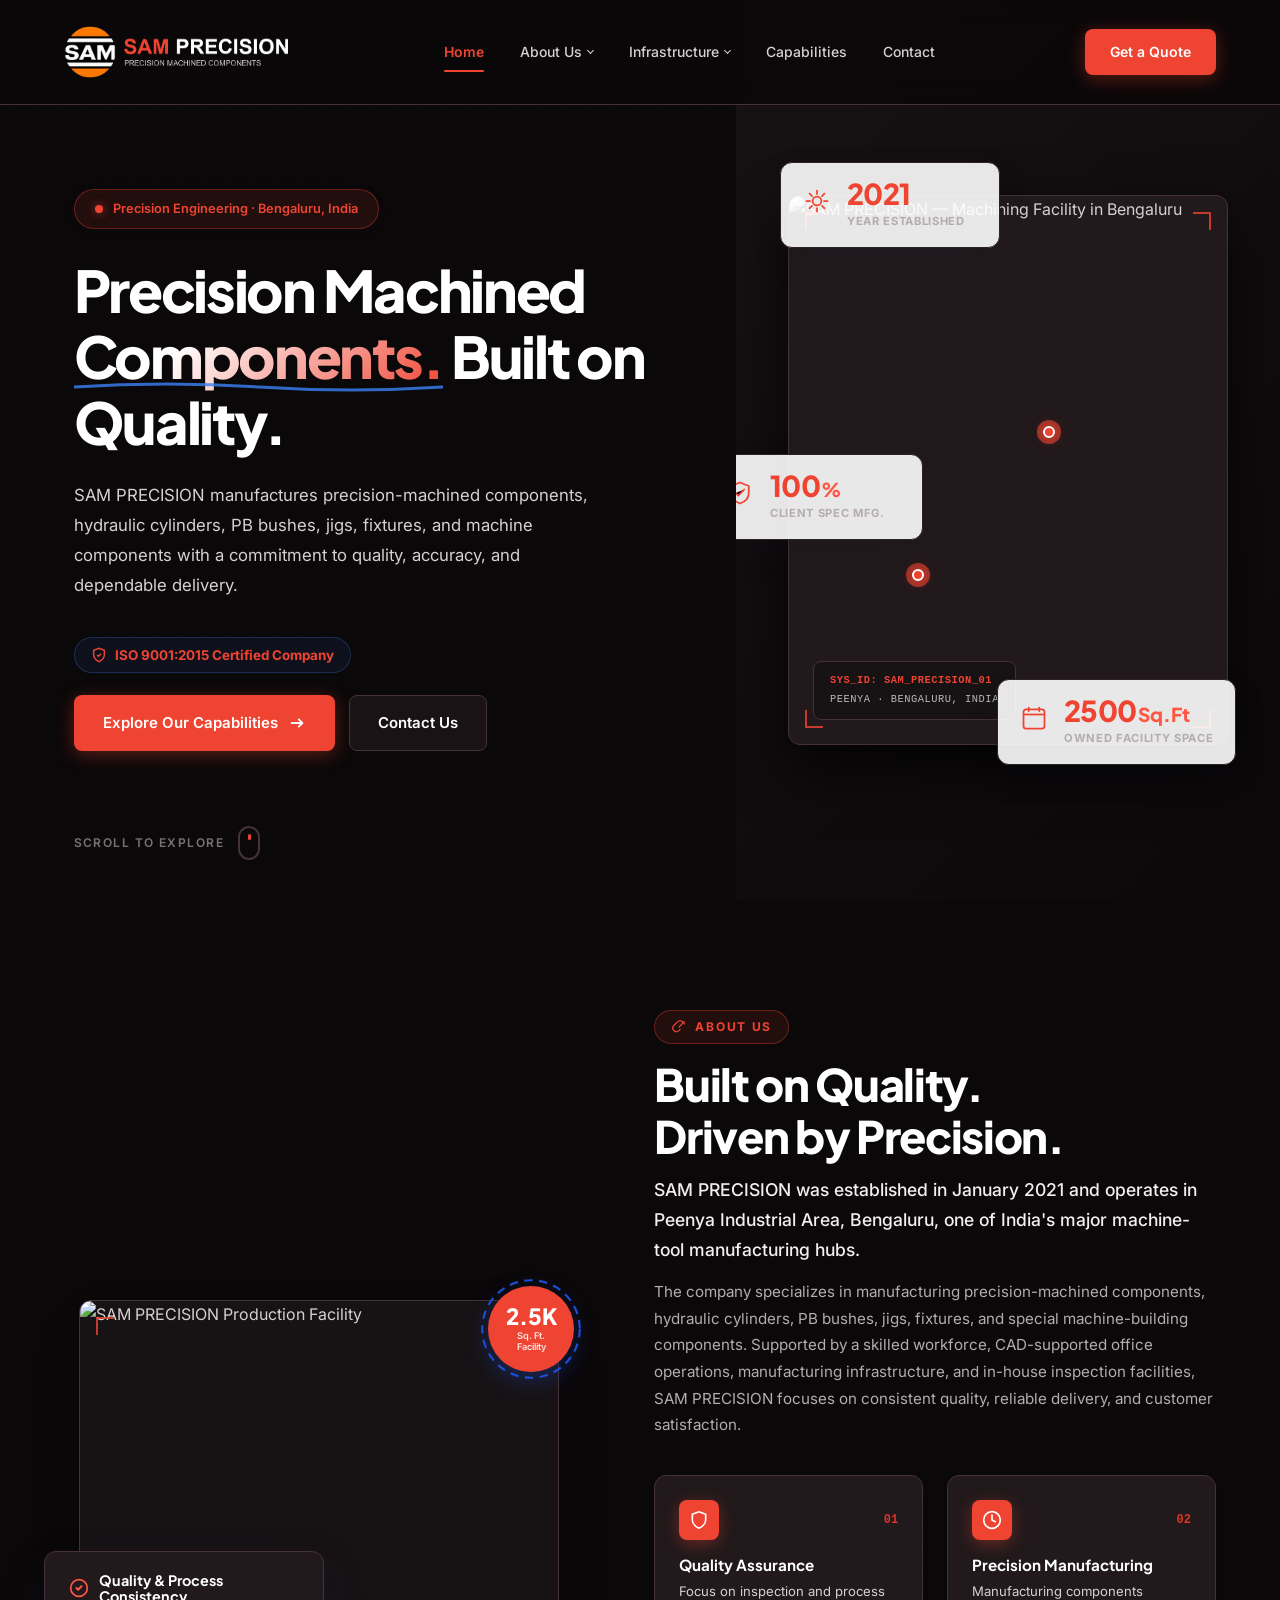
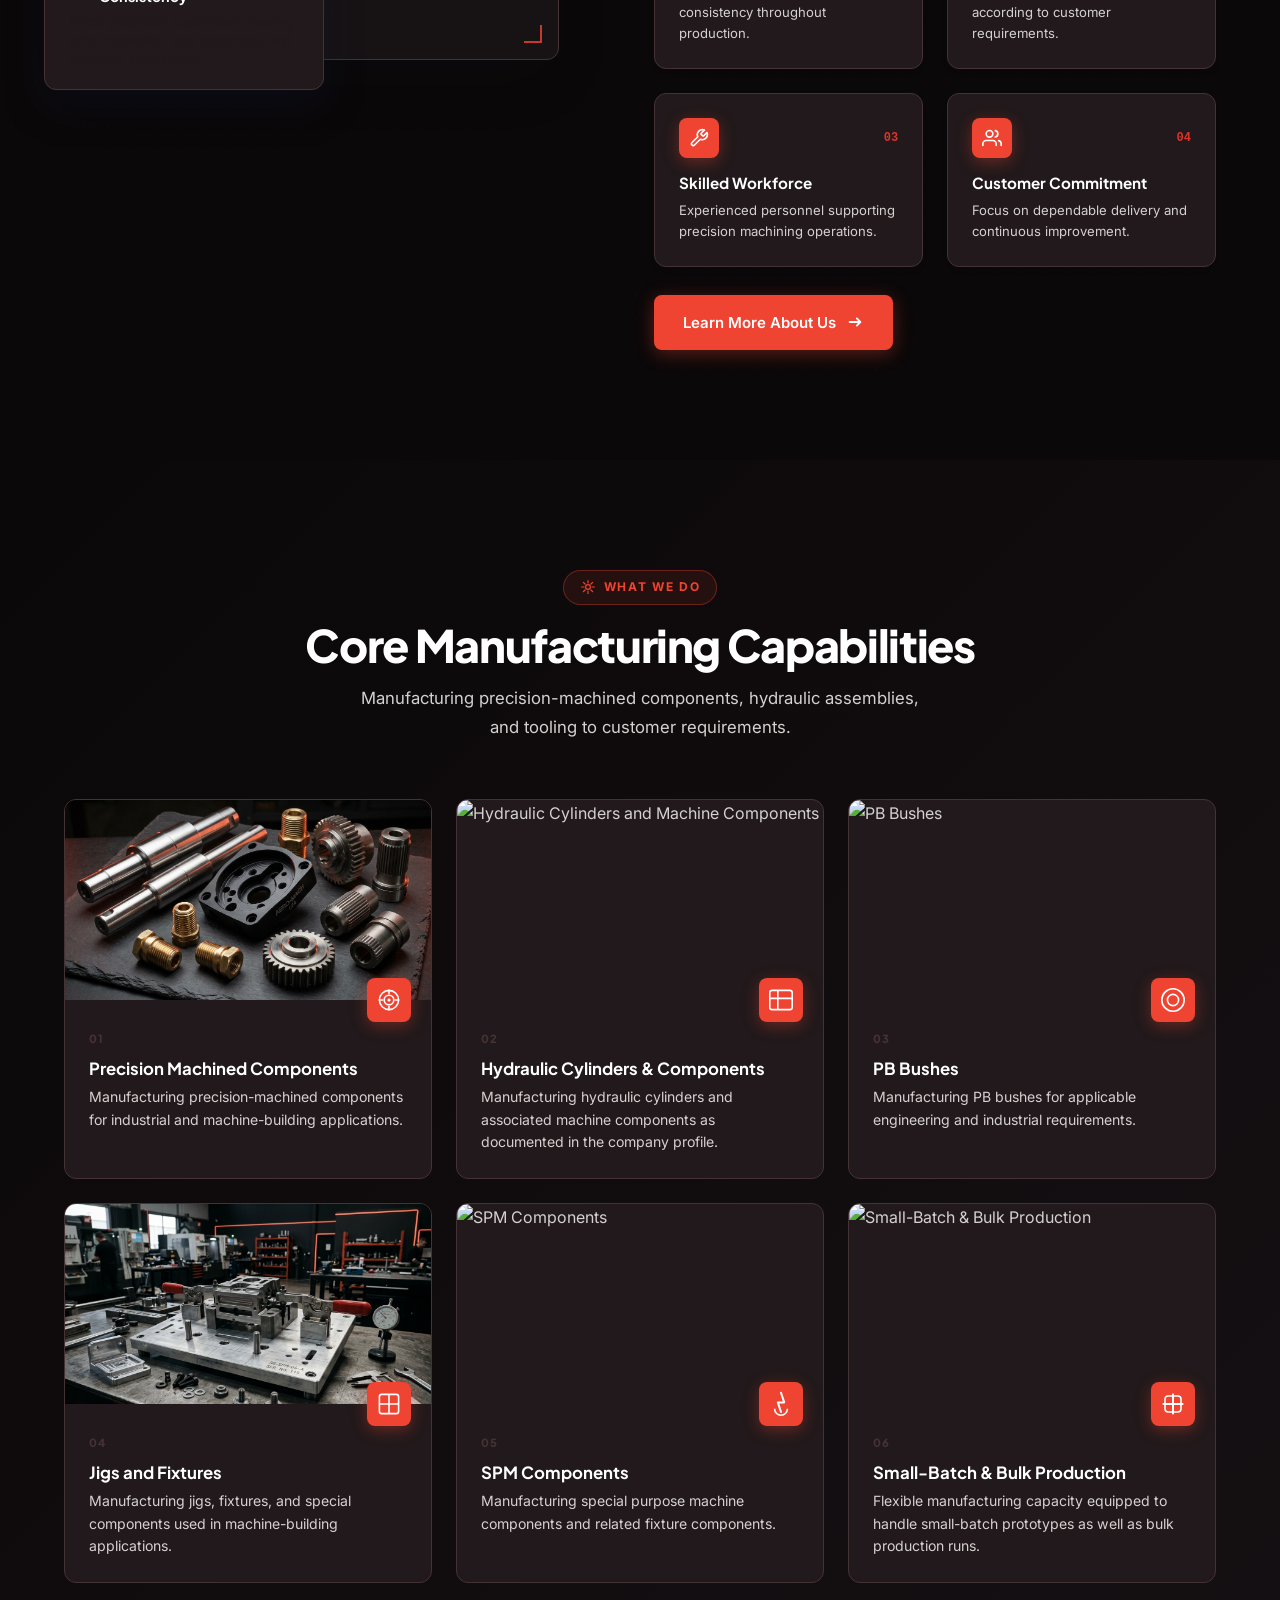
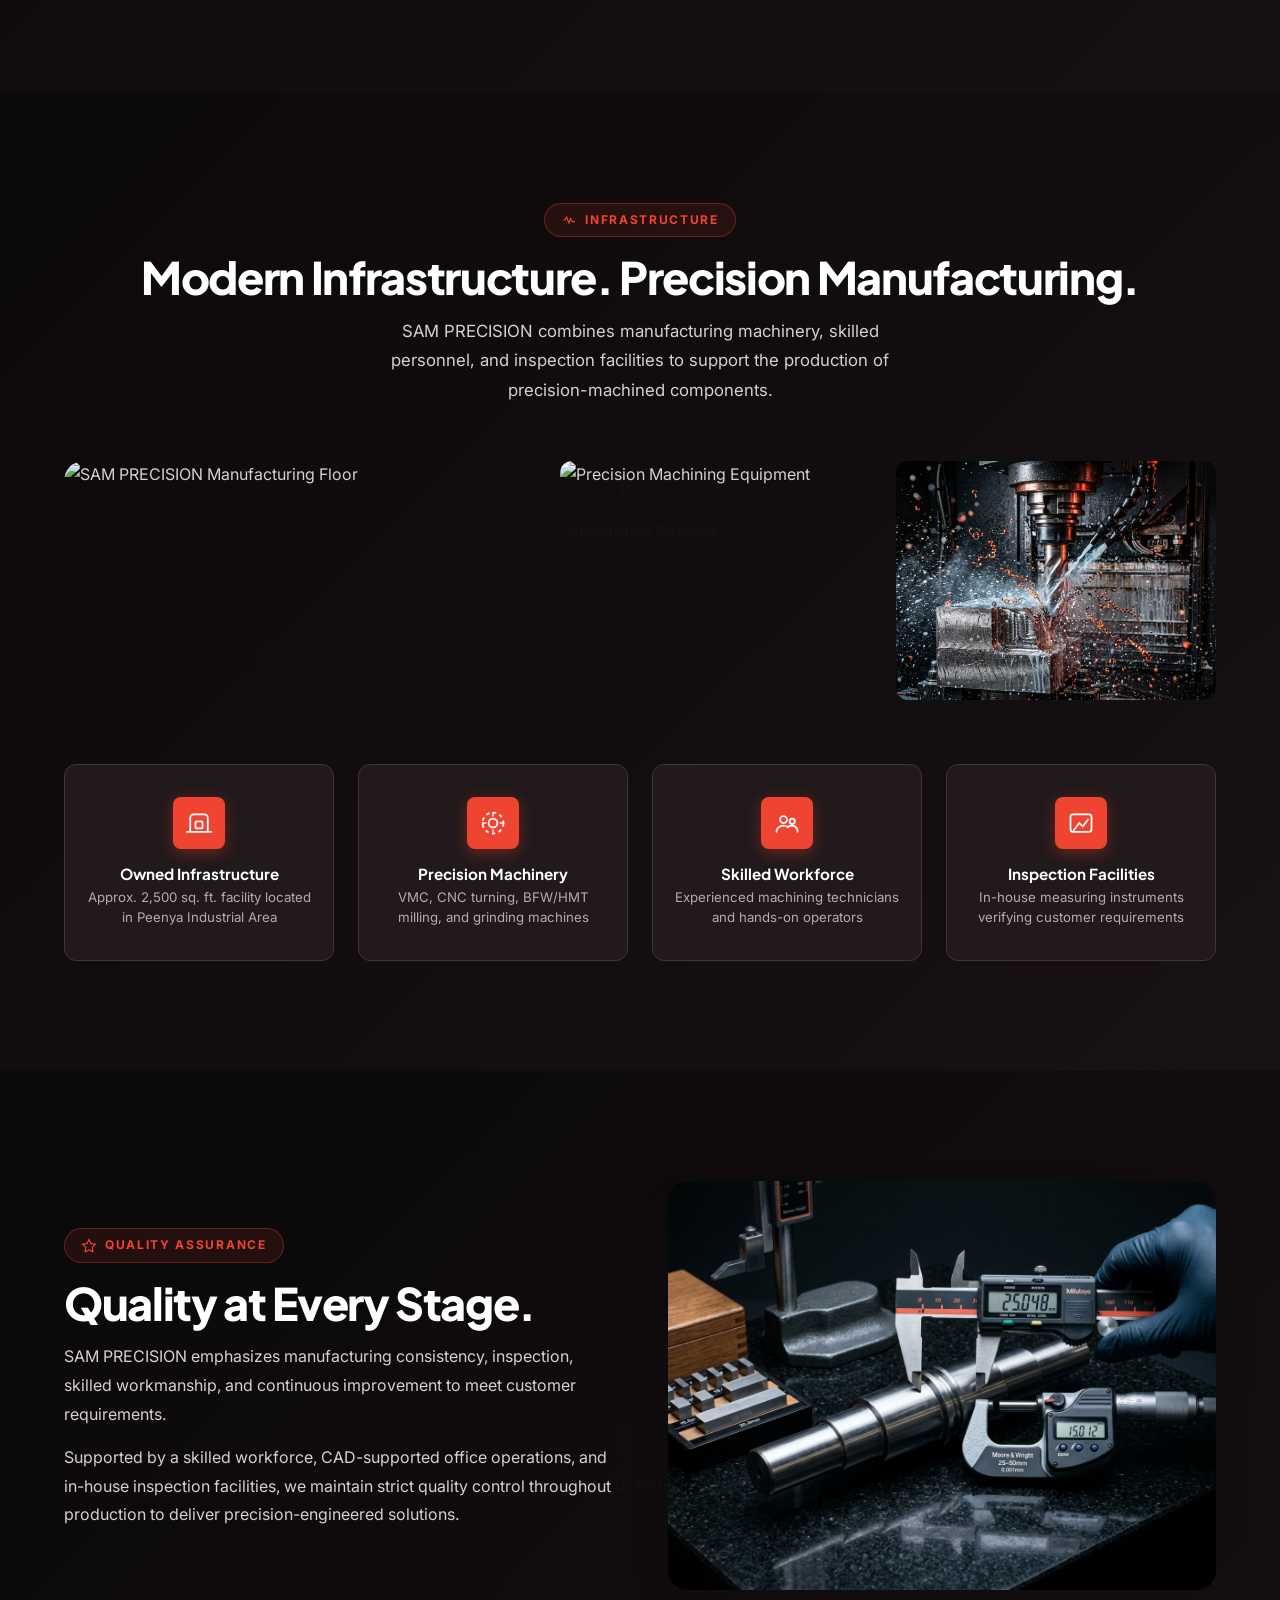
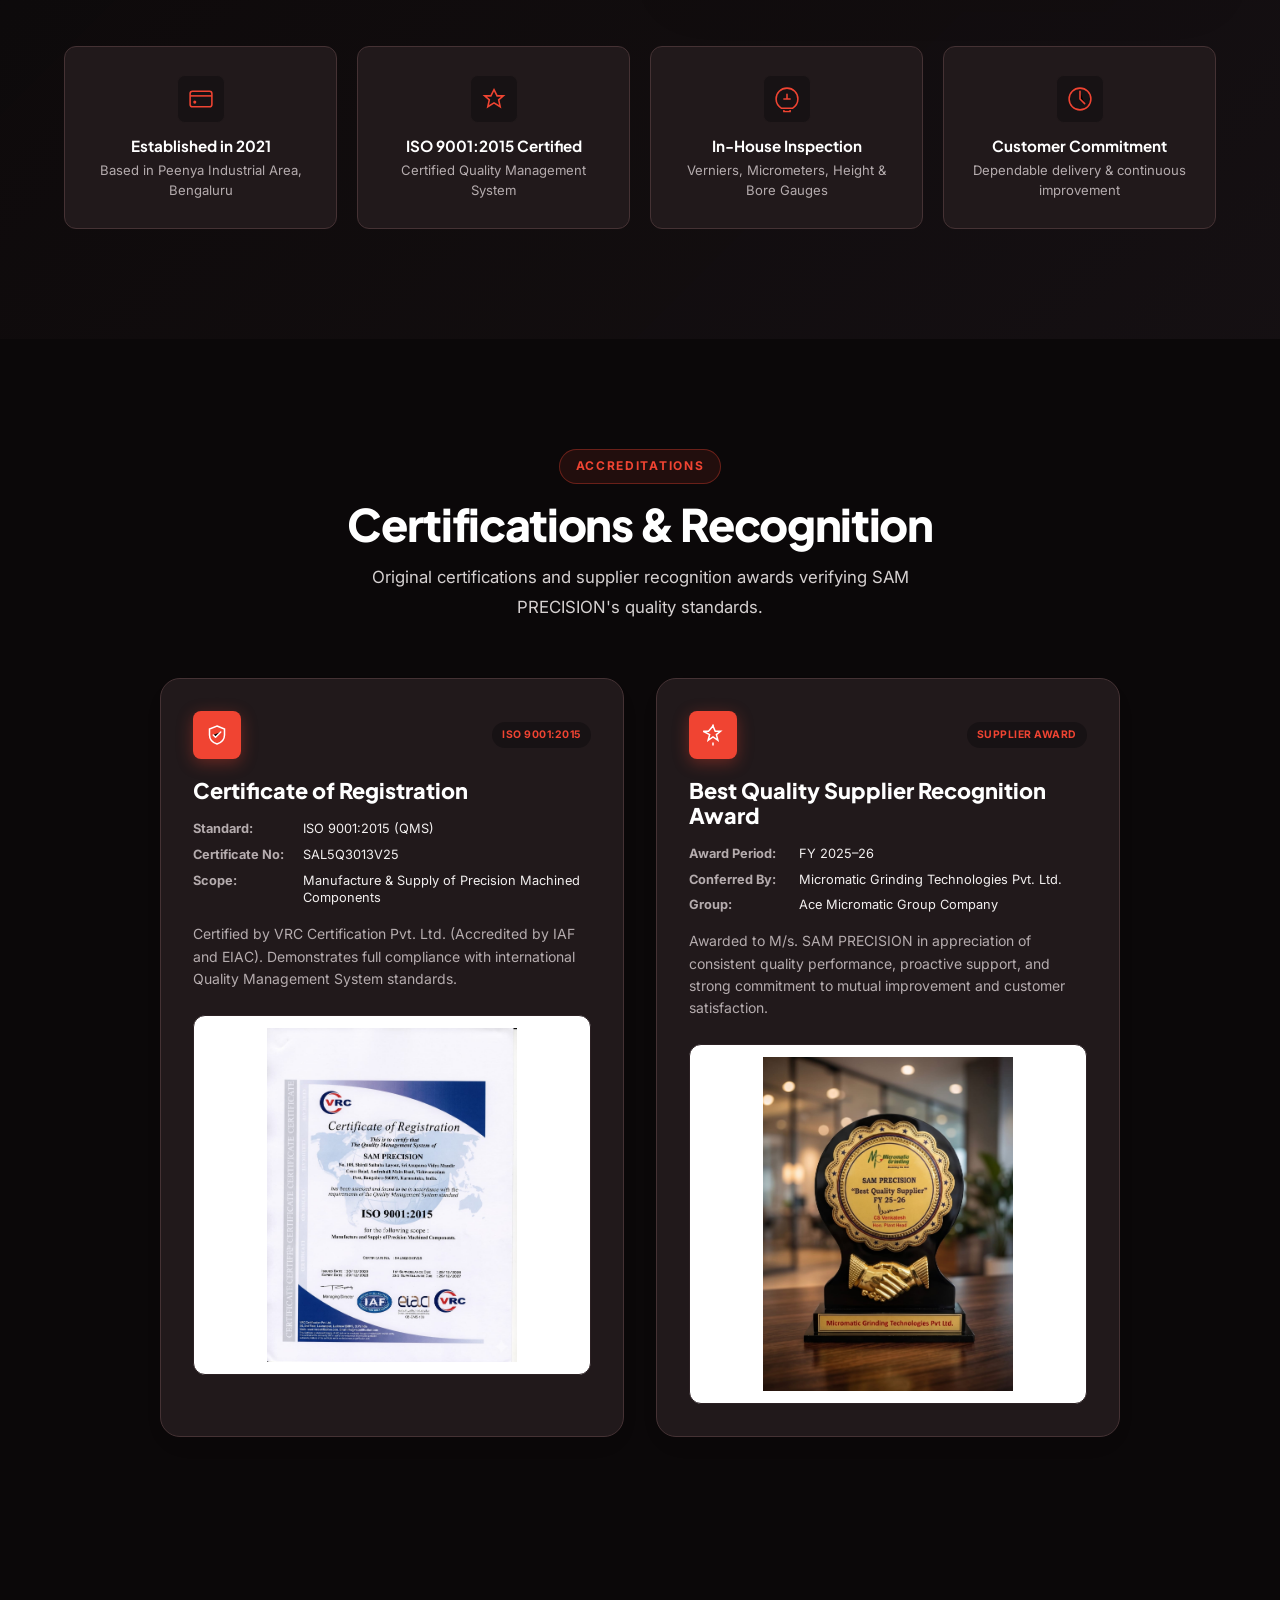
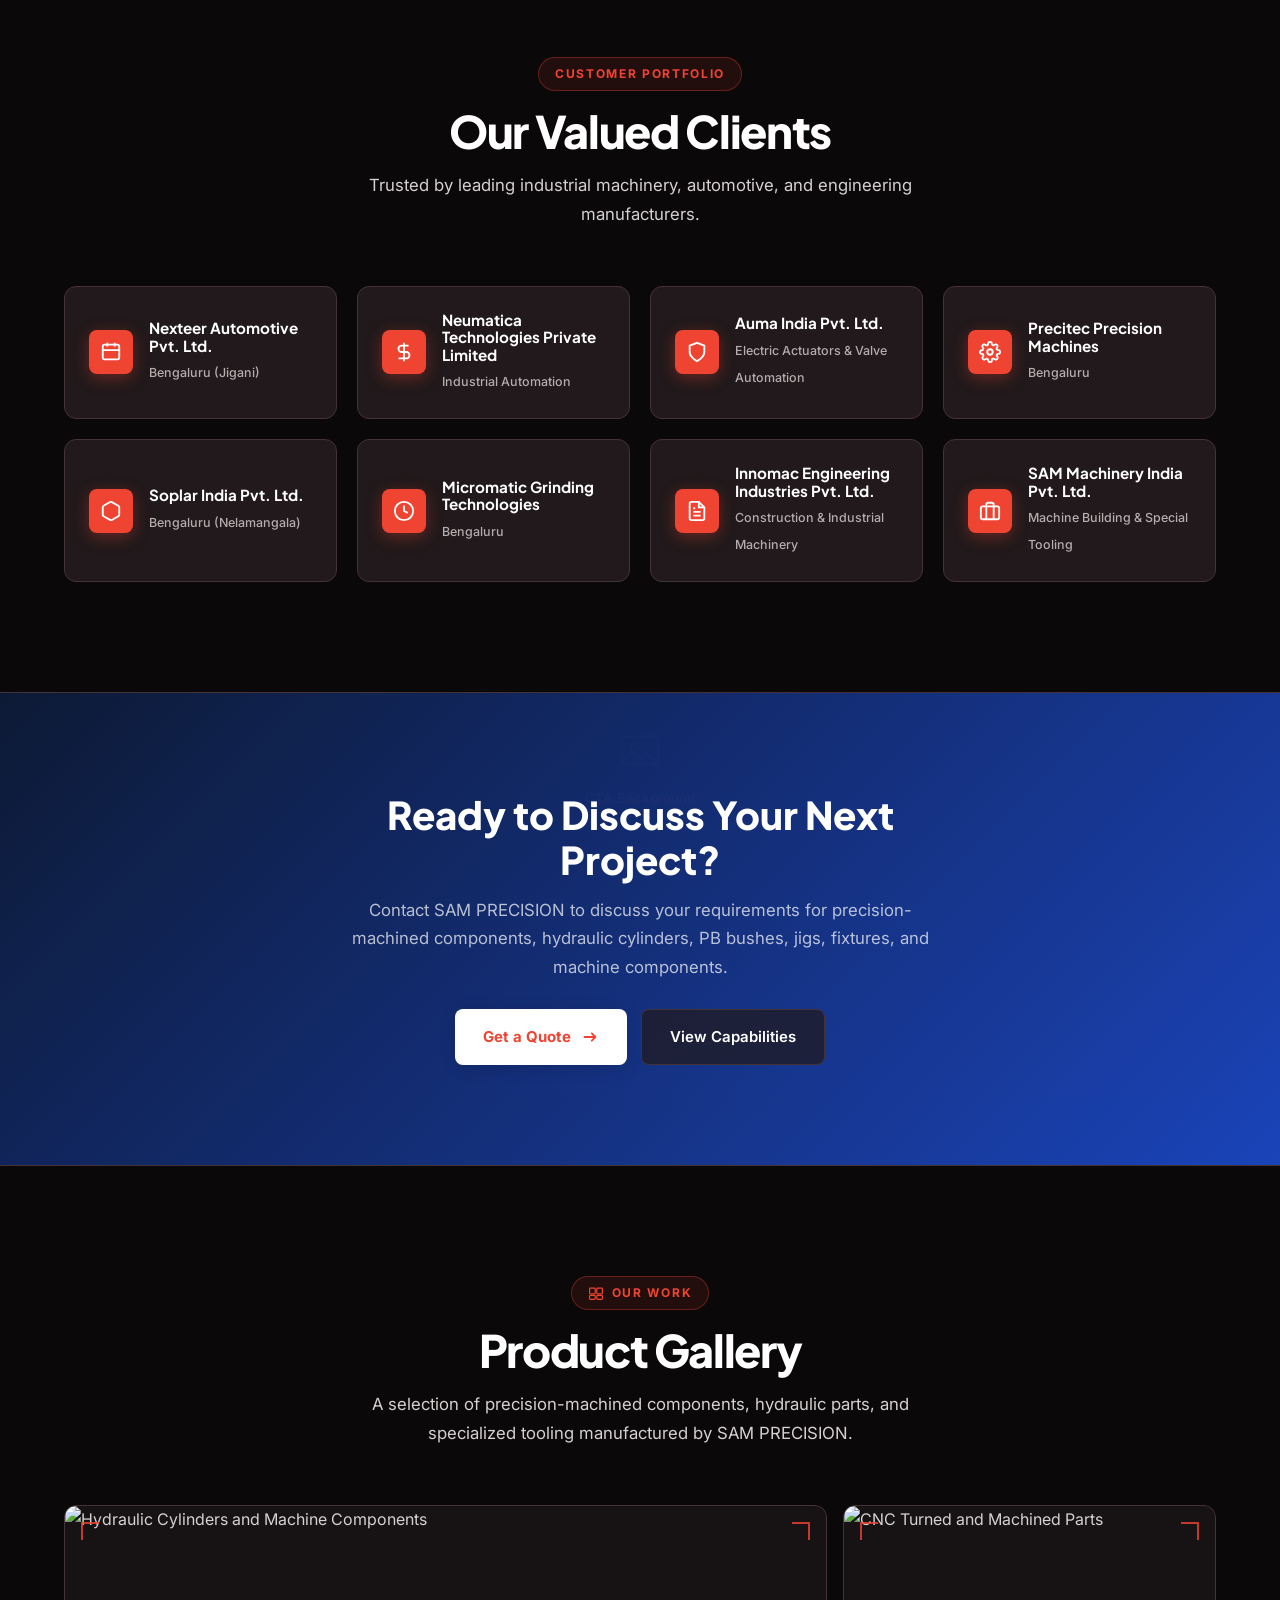
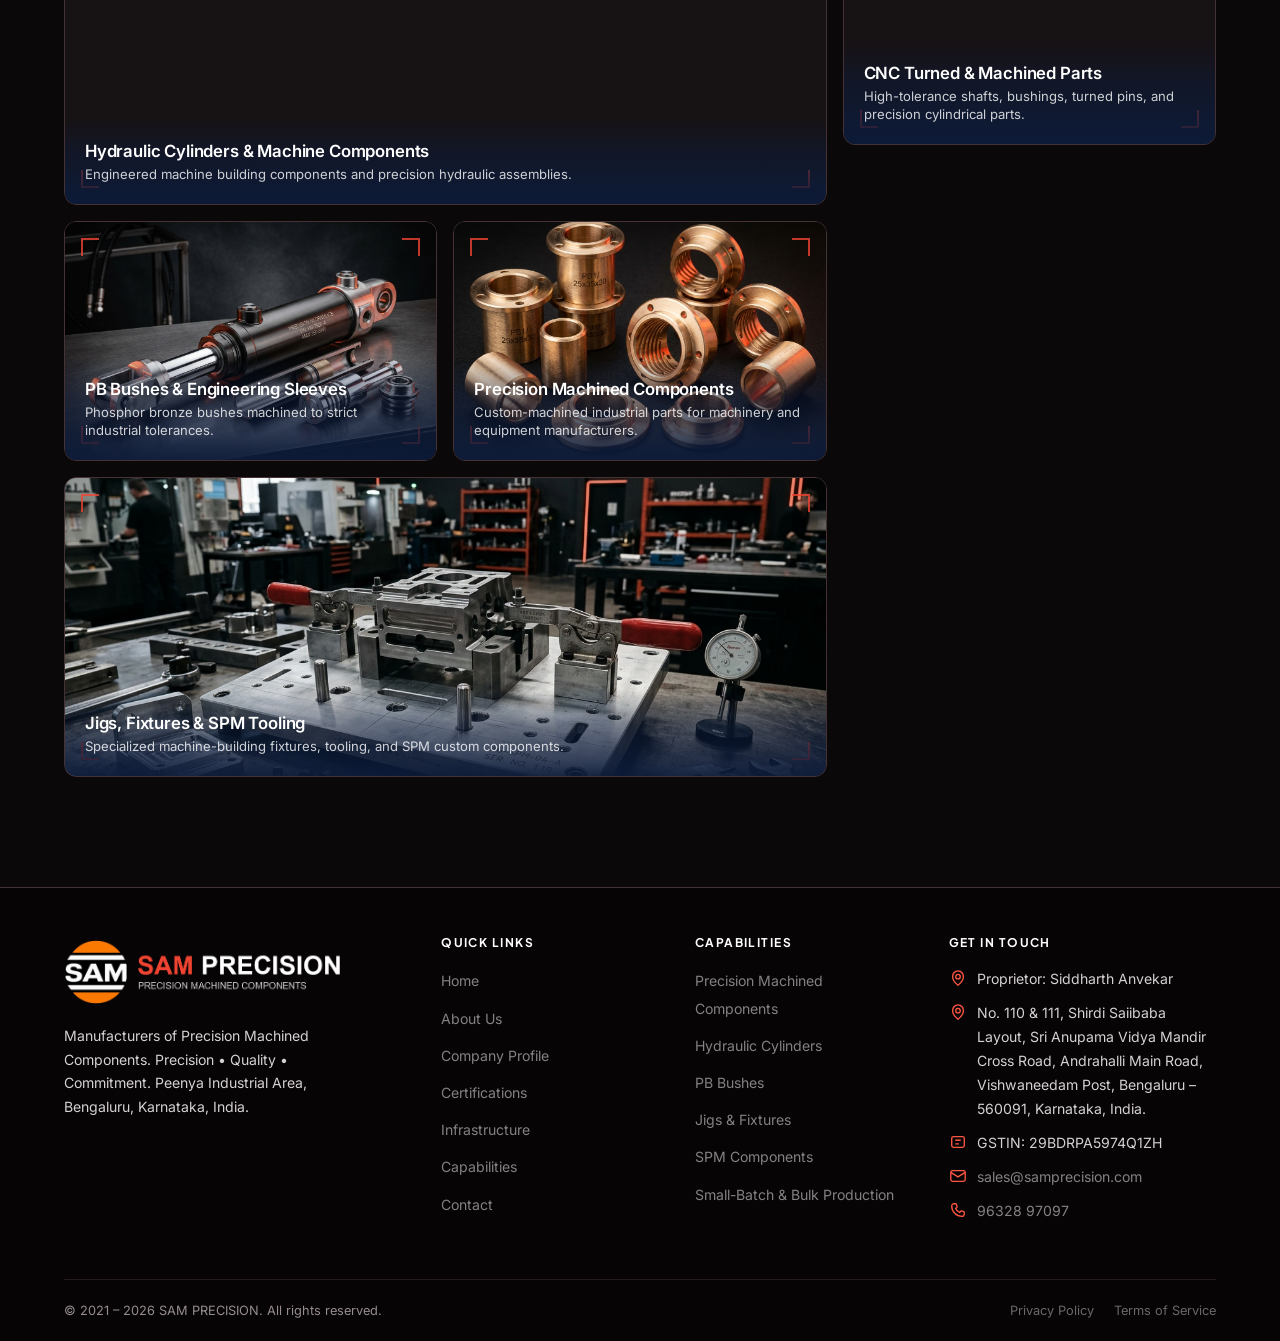
==== commit f548077e: "update the tapping machine" ====
--- a/index.html
+++ b/index.html
@@ -2199,7 +2199,7 @@
                     fill="none"
                   />
                 </svg>
-                <a href="tel:96328970977">96328970977</a>
+                <a href="tel:+919632897097">96328 97097</a>
               </li>
             </ul>
           </div>
